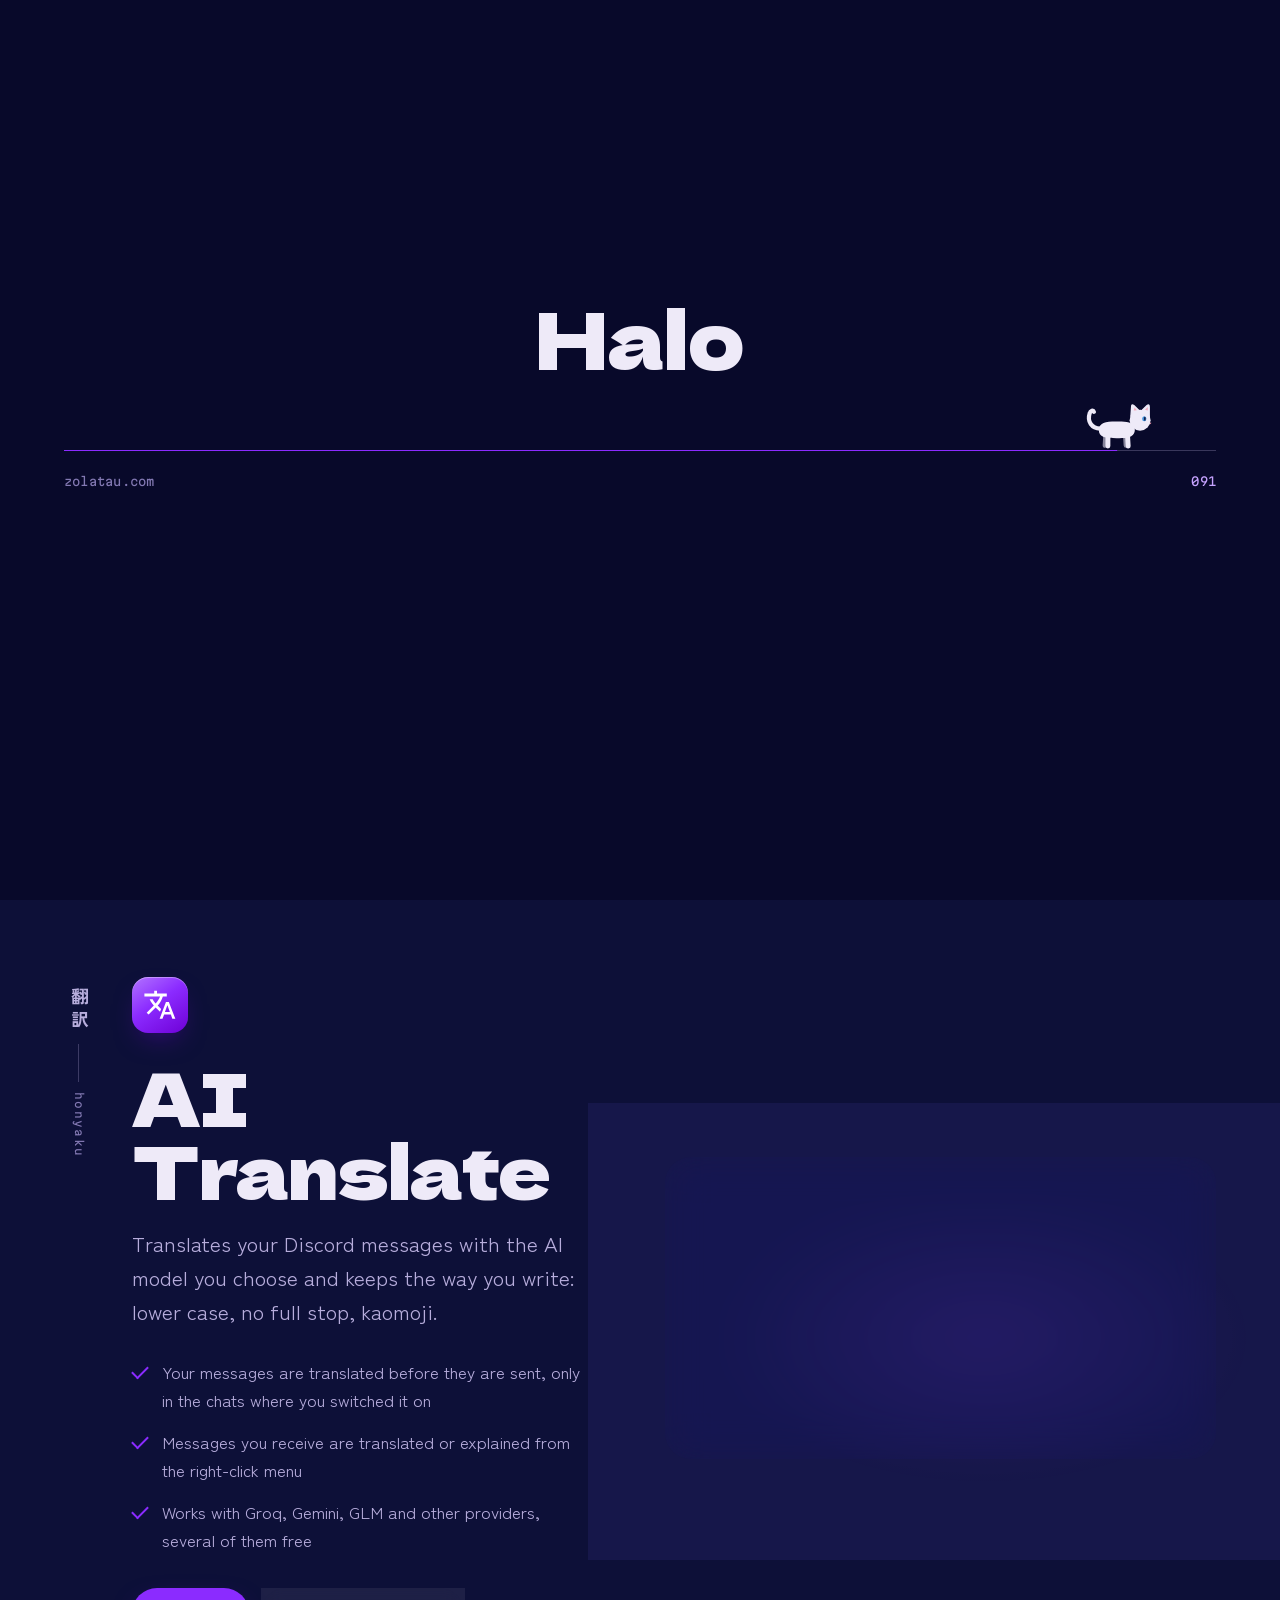
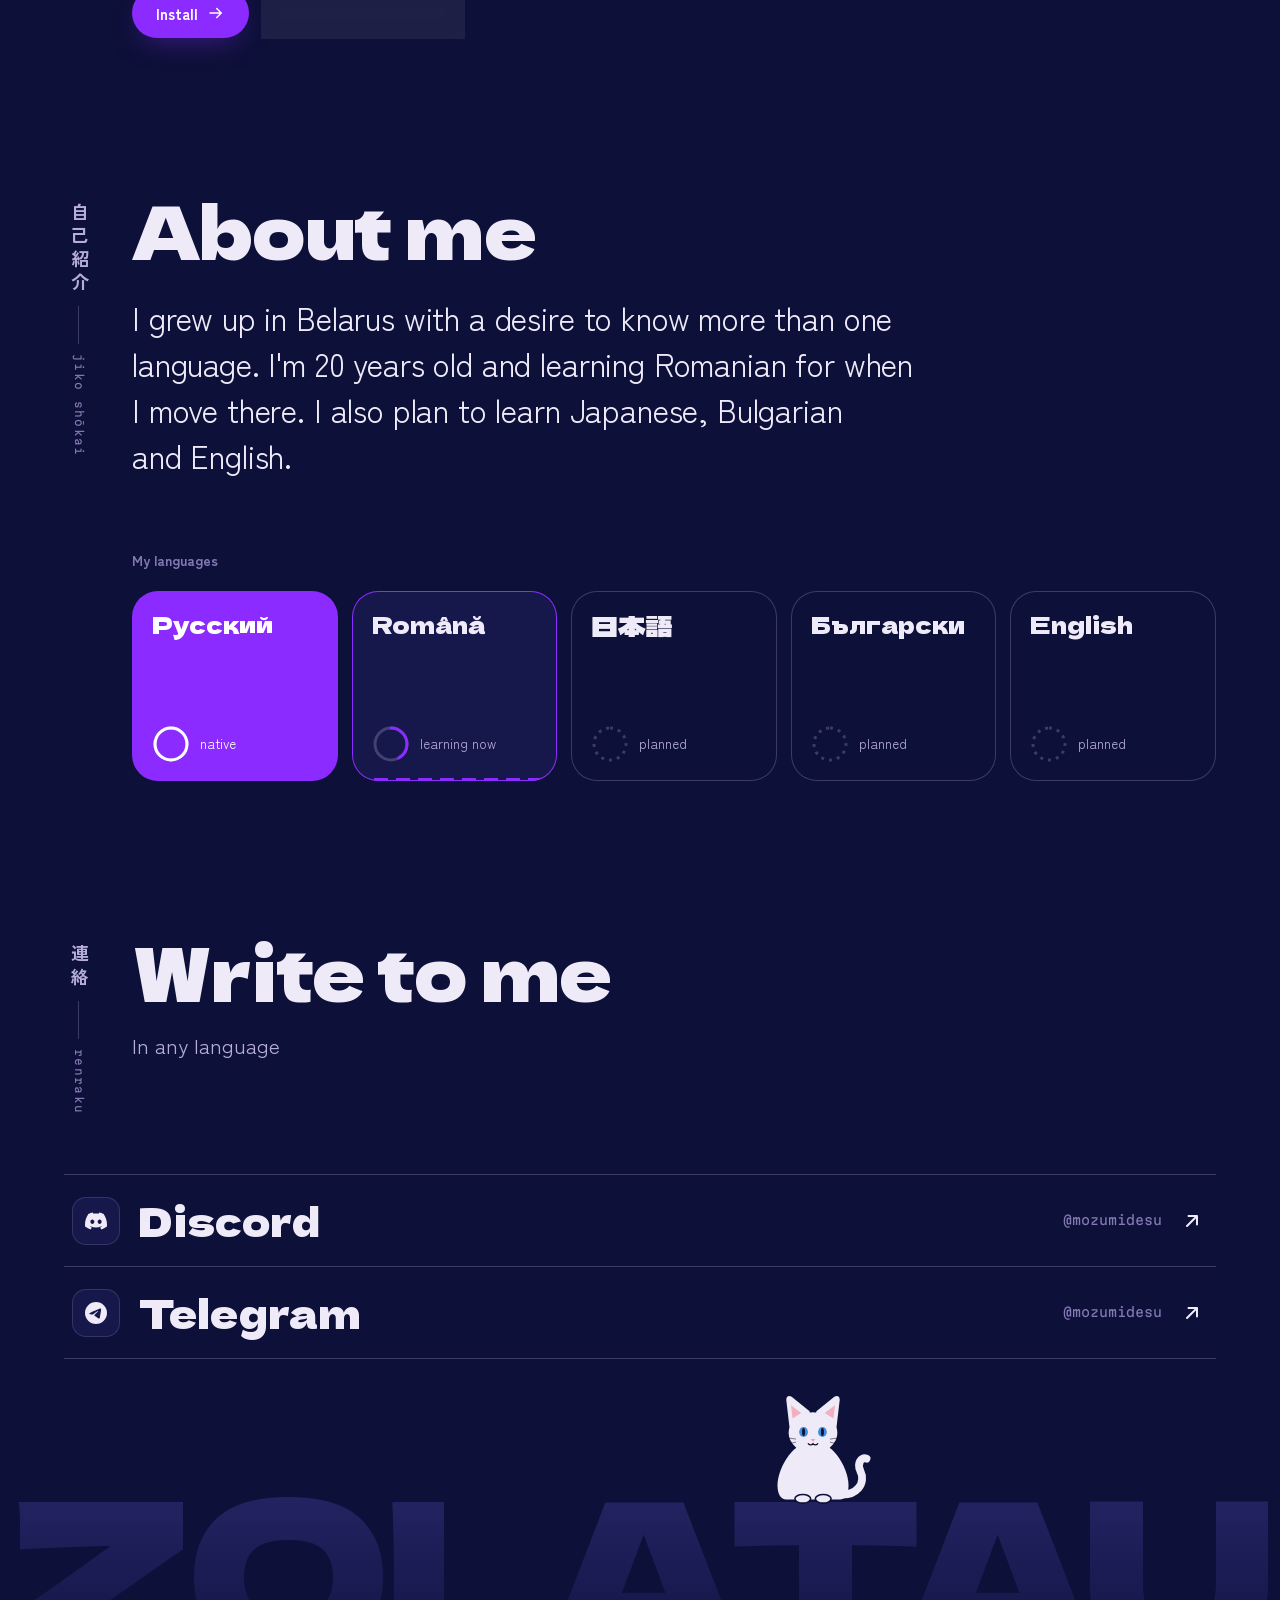
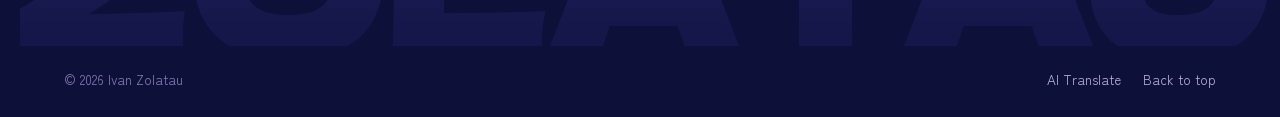
==== public/index.html @ 4d90f7cd "Add zolatau.com and translate.zolatau.com Two sites in one repository, in plain HTML and CSS with no" ====
<!doctype html>
<html lang="en" data-theme="dark">
<head>
<meta charset="utf-8">
<meta name="viewport" content="width=device-width, initial-scale=1, viewport-fit=cover">
<title>Ivan Zolatau</title>
<meta name="description" content="Ivan Zolatau, a language learner from Belarus and the maker of AI Translate, a Discord plugin that translates your messages with AI and keeps the way you write.">
<meta name="theme-color" content="#0D1038">
<meta property="og:type" content="website">
<meta property="og:site_name" content="zolatau.com">
<meta property="og:url" content="https://zolatau.com/">
<meta property="og:title" content="Ivan Zolatau">
<meta property="og:description" content="Language learner from Belarus. I make AI Translate, a Discord plugin that lets you talk to anyone, even if you don't know their language.">
<meta property="og:image" content="https://zolatau.com/assets/img/og-home.jpg">
<meta property="og:image:width" content="1200">
<meta property="og:image:height" content="630">
<meta name="twitter:card" content="summary_large_image">
<link rel="canonical" href="https://zolatau.com/">
<link rel="icon" href="assets/img/favicon.svg" type="image/svg+xml">
<link rel="icon" href="assets/img/favicon-32.png" sizes="32x32" type="image/png">
<link rel="apple-touch-icon" href="assets/img/apple-touch-icon.png">
<link rel="preload" href="assets/fonts/dela-latin.woff2" as="font" type="font/woff2" crossorigin>
<link rel="stylesheet" href="assets/css/fonts.css">
<link rel="stylesheet" href="assets/css/site.css">
<script>
(function(){var d=document.documentElement,L=["de","en","es","fr","id","pt","ro","ru","uk","tr","vi","ar","th","ja","ko","zh"];
function g(k){var m=document.cookie.match(new RegExp("(?:^|; )zl-"+k+"=([^;]*)"));if(m)return decodeURIComponent(m[1]);try{return localStorage.getItem("zl-"+k)}catch(e){return null}}
var q=new URLSearchParams(location.search),qt=q.get("theme"),ql=q.get("lang"),t=g("theme"),l=g("lang");if(qt==="light"||qt==="dark"){t=qt;try{localStorage.setItem("zl-theme",qt)}catch(e){}}if(L.indexOf(ql)>=0){l=ql;try{localStorage.setItem("zl-lang",ql)}catch(e){}}if(qt||ql){try{history.replaceState(null,"",location.pathname+location.hash)}catch(e){}}d.setAttribute("data-theme",t==="light"?"light":"dark");
if(L.indexOf(l)<0){l="en";var n=navigator.languages||[navigator.language||"en"];for(var i=0;i<n.length;i++){var b=String(n[i]).toLowerCase().split("-")[0];if(L.indexOf(b)>=0){l=b;break}}}
d.lang=l;d.dir=l==="ar"?"rtl":"ltr";d.className+=" js"+(l!=="en"?" i18n-wait":"");
setTimeout(function(){d.classList.remove("i18n-wait")},2500);
var m=document.querySelector('meta[name="theme-color"]');if(m)m.content=t==="light"?"#F3F0FA":"#0D1038";})();
</script>
<script src="assets/js/site.js" defer></script>
<script src="assets/js/home.js" defer></script>
</head>
<body data-page="home">
<svg width="0" height="0" style="position:absolute" aria-hidden="true" focusable="false">
  <symbol id="i-arrow" viewBox="0 0 24 24"><path d="M4 12h15M13 6l6 6-6 6" fill="none" stroke="currentColor" stroke-width="2" stroke-linecap="round" stroke-linejoin="round"/></symbol>
  <symbol id="i-arrow-up" viewBox="0 0 24 24"><path d="M7 17 17 7M8.5 7H17v8.5" fill="none" stroke="currentColor" stroke-width="2" stroke-linecap="round" stroke-linejoin="round"/></symbol>
  <symbol id="i-globe" viewBox="0 0 24 24"><g fill="none" stroke="currentColor" stroke-width="1.8" stroke-linecap="round"><circle cx="12" cy="12" r="9"/><path d="M3 12h18M12 3c2.5 2.6 3.7 5.6 3.7 9s-1.2 6.4-3.7 9c-2.5-2.6-3.7-5.6-3.7-9S9.5 5.6 12 3Z"/></g></symbol>
  <symbol id="i-sun" viewBox="0 0 24 24"><g fill="none" stroke="currentColor" stroke-width="1.8" stroke-linecap="round"><circle cx="12" cy="12" r="4.2"/><path d="M12 2.5v2.2M12 19.3v2.2M4.6 4.6l1.6 1.6M17.8 17.8l1.6 1.6M2.5 12h2.2M19.3 12h2.2M4.6 19.4l1.6-1.6M17.8 6.2l1.6-1.6"/></g></symbol>
  <symbol id="i-moon" viewBox="0 0 24 24"><path d="M20.3 14.6A8.6 8.6 0 0 1 9.4 3.7a8.6 8.6 0 1 0 10.9 10.9Z" fill="none" stroke="currentColor" stroke-width="1.8" stroke-linejoin="round"/></symbol>
  <symbol id="i-z" viewBox="29.8 32 60.5 56"><path transform="translate(26.7 88) scale(.0771 -.0771)" d="M666 205Q696 206 736.0 208.0Q776 210 825 211Q818 164 816.5 117.0Q815 70 815 0H48V223Q103 254 168.0 299.5Q233 345 336 419Q432 489 475 519Q396 518 158 508Q76 504 48 503Q48 577 46.5 627.0Q45 677 40 726H815V502Q762 467 619 366Q459 252 372 197Q429 198 666 205Z" fill="currentColor"/></symbol>
  <symbol id="i-heart" viewBox="0 0 24 24"><path d="M12 21.1 3.9 13C1.4 10.5 1.4 6.5 3.9 4a5.7 5.7 0 0 1 8.1 0 5.7 5.7 0 0 1 8.1 8.9l-8.1 8.2Z" fill="currentColor"/></symbol>
  <symbol id="i-translate" viewBox="0 96 960 960"><path d="m475 976 181-480h82l186 480h-87l-41-126H604l-47 126h-82Zm151-196h142l-70-194h-2l-70 194Zm-466 76-55-55 204-204q-38-44-67.5-88.5T190 416h87q17 33 37.5 62.5T361 539q45-47 75-97.5T487 336H40v-80h280v-80h80v80h280v80H567q-22 69-58.5 135.5T419 598l98 99-30 81-127-122-200 200Z"/></symbol>
  <symbol id="i-copy" viewBox="0 0 24 24"><g fill="none" stroke="currentColor" stroke-width="1.8" stroke-linejoin="round"><rect x="8.5" y="8.5" width="12" height="12" rx="2.5"/><path d="M15.5 8.5V6A2.5 2.5 0 0 0 13 3.5H6A2.5 2.5 0 0 0 3.5 6v7A2.5 2.5 0 0 0 6 15.5h2.5"/></g></symbol>
  <symbol id="i-spark" viewBox="0 0 24 24"><path d="M12 2.5c.6 4.6 2.9 6.9 7.5 7.5-4.6.6-6.9 2.9-7.5 7.5-.6-4.6-2.9-6.9-7.5-7.5 4.6-.6 6.9-2.9 7.5-7.5Zm6.5 12c.3 2 1.1 2.8 3 3-1.9.3-2.7 1.1-3 3-.3-1.9-1.1-2.7-3-3 1.9-.2 2.7-1 3-3Z"/></symbol>
  <symbol id="i-doc" viewBox="0 0 24 24"><g fill="none" stroke="currentColor" stroke-width="1.8" stroke-linejoin="round" stroke-linecap="round"><path d="M14 3H7a2 2 0 0 0-2 2v14a2 2 0 0 0 2 2h10a2 2 0 0 0 2-2V8z"/><path d="M14 3v5h5M9 13h6M9 17h6"/></g></symbol>
  <symbol id="i-box" viewBox="0 0 24 24"><g fill="none" stroke="currentColor" stroke-width="1.8" stroke-linejoin="round"><path d="M21 8 12 3 3 8v8l9 5 9-5z"/><path d="m3 8 9 5 9-5M12 13v8"/></g></symbol>
  <symbol id="i-telegram" viewBox="0 0 24 24"><path d="M11.944 0A12 12 0 0 0 0 12a12 12 0 0 0 12 12 12 12 0 0 0 12-12A12 12 0 0 0 12 0a12 12 0 0 0-.056 0zm4.962 7.224c.1-.002.321.023.465.14a.506.506 0 0 1 .171.325c.016.093.036.306.02.472-.18 1.898-.962 6.502-1.36 8.627-.168.9-.499 1.201-.82 1.23-.696.065-1.225-.46-1.9-.902-1.056-.693-1.653-1.124-2.678-1.8-1.185-.78-.417-1.21.258-1.91.177-.184 3.247-2.977 3.307-3.23.007-.032.014-.15-.056-.212s-.174-.041-.249-.024c-.106.024-1.793 1.14-5.061 3.345-.48.33-.913.49-1.302.48-.428-.008-1.252-.241-1.865-.44-.752-.245-1.349-.374-1.297-.789.027-.216.325-.437.893-.663 3.498-1.524 5.83-2.529 6.998-3.014 3.332-1.386 4.025-1.627 4.476-1.635z"/></symbol>
  <symbol id="i-discord" viewBox="0 0 24 24"><path d="M20.317 4.3698a19.7913 19.7913 0 00-4.8851-1.5152.0741.0741 0 00-.0785.0371c-.211.3753-.4447.8648-.6083 1.2495-1.8447-.2762-3.68-.2762-5.4868 0-.1636-.3933-.4058-.8742-.6177-1.2495a.077.077 0 00-.0785-.037 19.7363 19.7363 0 00-4.8852 1.515.0699.0699 0 00-.0321.0277C.5334 9.0458-.319 13.5799.0992 18.0578a.0824.0824 0 00.0312.0561c2.0528 1.5076 4.0413 2.4228 5.9929 3.0294a.0777.0777 0 00.0842-.0276c.4616-.6304.8731-1.2952 1.226-1.9942a.076.076 0 00-.0416-.1057c-.6528-.2476-1.2743-.5495-1.8722-.8923a.077.077 0 01-.0076-.1277c.1258-.0943.2517-.1923.3718-.2914a.0743.0743 0 01.0776-.0105c3.9278 1.7933 8.18 1.7933 12.0614 0a.0739.0739 0 01.0785.0095c.1202.099.246.1981.3728.2924a.077.077 0 01-.0066.1276 12.2986 12.2986 0 01-1.873.8914.0766.0766 0 00-.0407.1067c.3604.698.7719 1.3628 1.225 1.9932a.076.076 0 00.0842.0286c1.961-.6067 3.9495-1.5219 6.0023-3.0294a.077.077 0 00.0313-.0552c.5004-5.177-.8382-9.6739-3.5485-13.6604a.061.061 0 00-.0312-.0286zM8.02 15.3312c-1.1825 0-2.1569-1.0857-2.1569-2.419 0-1.3332.9555-2.4189 2.157-2.4189 1.2108 0 2.1757 1.0952 2.1568 2.419 0 1.3332-.9555 2.4189-2.1569 2.4189zm7.9748 0c-1.1825 0-2.1569-1.0857-2.1569-2.419 0-1.3332.9554-2.4189 2.1569-2.4189 1.2108 0 2.1757 1.0952 2.1568 2.419 0 1.3332-.946 2.4189-2.1568 2.4189Z"/></symbol>
  <symbol id="i-gitlab" viewBox="0 0 24 24"><path d="m23.6004 9.5927-.0337-.0862L20.3.9814a.851.851 0 0 0-.3362-.405.8748.8748 0 0 0-.9997.0539.8748.8748 0 0 0-.29.4399l-2.2055 6.748H7.5375l-2.2057-6.748a.8573.8573 0 0 0-.29-.4412.8748.8748 0 0 0-.9997-.0537.8585.8585 0 0 0-.3362.4049L.4332 9.5015l-.0325.0862a6.0657 6.0657 0 0 0 2.0119 7.0105l.0113.0087.03.0213 4.976 3.7264 2.462 1.8633 1.4995 1.1321a1.0085 1.0085 0 0 0 1.2197 0l1.4995-1.1321 2.4619-1.8633 5.006-3.7489.0125-.01a6.0682 6.0682 0 0 0 2.0094-7.003z"/></symbol>
  <symbol id="i-github" viewBox="0 0 24 24"><path d="M12 .297c-6.63 0-12 5.373-12 12 0 5.303 3.438 9.8 8.205 11.385.6.113.82-.258.82-.577 0-.285-.01-1.04-.015-2.04-3.338.724-4.042-1.61-4.042-1.61C4.422 18.07 3.633 17.7 3.633 17.7c-1.087-.744.084-.729.084-.729 1.205.084 1.838 1.236 1.838 1.236 1.07 1.835 2.809 1.305 3.495.998.108-.776.417-1.305.76-1.605-2.665-.3-5.466-1.332-5.466-5.93 0-1.31.465-2.38 1.235-3.22-.135-.303-.54-1.523.105-3.176 0 0 1.005-.322 3.3 1.23.96-.267 1.98-.399 3-.405 1.02.006 2.04.138 3 .405 2.28-1.552 3.285-1.23 3.285-1.23.645 1.653.24 2.873.12 3.176.765.84 1.23 1.91 1.23 3.22 0 4.61-2.805 5.625-5.475 5.92.42.36.81 1.096.81 2.22 0 1.606-.015 2.896-.015 3.286 0 .315.21.69.825.57C20.565 22.092 24 17.592 24 12.297c0-6.627-5.373-12-12-12"/></symbol>
</svg>
<a class="skip" href="#main" data-i18n="common.skip">Skip to content</a>
<div class="atmos" aria-hidden="true"><div class="atmos__cols"></div></div>
<div class="loader" aria-hidden="true">
    <div class="loader__half loader__half--top"></div>
    <div class="loader__half loader__half--bottom"></div>
    <div class="loader__stage">
      <p class="loader__word" data-loader-word>&nbsp;</p>
      <div class="loader__track">
        <div class="loader__fill"></div>
        <div class="loader__cat">
        <svg class="cat-walk" viewBox="0 0 120 72" aria-hidden="true" focusable="false">
          <g class="body">
            <path class="wtail" d="M36 38 C 24 38 17 28 21 16 C 22 12 26 11 27 14" fill="none" stroke="currentColor" stroke-width="6" stroke-linecap="round"/>
            <line class="leg l1" x1="44" y1="46" x2="43" y2="62" stroke="currentColor" stroke-width="7" stroke-linecap="round" opacity=".55"/>
            <line class="leg l3" x1="72" y1="46" x2="73" y2="62" stroke="currentColor" stroke-width="7" stroke-linecap="round" opacity=".55"/>
            <path d="M34 40 C 34 30 44 28 58 28 C 70 28 80 28 84 34 C 88 42 84 50 74 51 C 64 52 48 52 41 50 C 36 48 34 45 34 40 Z" fill="currentColor"/>
            <line class="leg l2" x1="47" y1="47" x2="47" y2="63" stroke="currentColor" stroke-width="7" stroke-linecap="round"/>
            <line class="leg l4" x1="75" y1="47" x2="76" y2="63" stroke="currentColor" stroke-width="7" stroke-linecap="round"/>
            <path d="M80 20 L 81 6 Q 81 3 84 5 L 92 13 Z M95 13 L 103 5 Q 106 3 106 7 L 106 21 Z" fill="currentColor" stroke="currentColor" stroke-width="2" stroke-linejoin="round"/>
            <path d="M84 12 L 85 8 L 89 12 Z M100 11 L 104 7 L 104 12 Z" fill="#F29BAE" opacity=".8"/>
            <circle cx="93" cy="26" r="15" fill="currentColor"/>
            <ellipse class="eye" cx="99" cy="24" rx="3" ry="3.6"/><ellipse class="pupil" cx="99.8" cy="24" rx="1.1" ry="2.9"/>
            <path d="M106.6 29.6 l2.6 .1 -1.3 2z" fill="#F29BAE"/>
          </g>
        </svg>
        </div>
      </div>
      <div class="loader__meta mono"><span>zolatau.com</span><span class="loader__count" data-loader-count>000</span></div>
    </div>
  </div>

<header class="nav">
  <nav class="nav__pill glass" aria-label="Main" data-i18n-attr="aria-label:nav.label">
    <a class="nav__mark" href="#top" aria-label="Ivan Zolatau"><span class="app-mark"><svg aria-hidden="true"><use href="#i-z"/></svg></span></a>
    <div class="nav__links" style="--d:.05s">
      <span class="nav__blob" aria-hidden="true"></span>
      <a href="#translate">AI Translate</a>
      <a href="#about" data-i18n="nav.about">About</a>
      <a href="#contact" data-i18n="nav.contact">Contact</a>
    </div>
    <span class="nav__sep" style="--d:.1s"></span>
    <button class="nav__btn" type="button" data-theme-toggle aria-label="Switch to light theme" style="--d:.15s">
      <span class="theme-ico"><svg class="moon" aria-hidden="true"><use href="#i-moon"/></svg><svg class="sun" aria-hidden="true"><use href="#i-sun"/></svg></span>
    </button>
    <div class="lang" style="--d:.2s">
      <button class="nav__btn nav__lang" type="button" aria-haspopup="listbox" aria-expanded="false" aria-controls="lang-menu" aria-label="Language" data-i18n-attr="aria-label:lang.label">
        <svg class="i" aria-hidden="true"><use href="#i-globe"/></svg><span data-lang-code>EN</span>
      </button>
    </div>
    <button class="nav__btn nav__menu-btn" type="button" aria-expanded="false" aria-controls="menu" aria-label="Menu" style="--d:.25s"><span class="menu-ico"></span></button>
  </nav>
  <ul class="lang__menu" id="lang-menu" role="listbox" aria-label="Language" data-i18n-attr="aria-label:lang.label" hidden></ul>
</header>

<div class="menu" id="menu" hidden>
  <ul class="menu__links">
    <li><a href="#top"><span data-i18n="nav.home">Home</span></a></li>
    <li><a href="#translate">AI Translate</a></li>
    <li><a href="#about"><span data-i18n="nav.about">About</span></a></li>
    <li><a href="#contact"><span data-i18n="nav.contact">Contact</span></a></li>
  </ul>
  <div class="menu__foot mono"><span>zolatau.com</span><span>茂住</span></div>
</div>

<main id="main">
  <section class="hero" id="top" aria-labelledby="hero-name">
    <div class="wrap hero__grid">
      <div class="hero__copy">
        <a class="news glass" data-link="translate" href="https://translate.zolatau.com/" data-in style="--in:0">
          <span class="news__tag" data-i18n="home.newsTag">New</span>
          <span data-i18n="home.news">AI Translate for Discord is out</span>
          <svg class="i" aria-hidden="true"><use href="#i-arrow"/></svg>
        </a>
        <h1 class="hero__name" id="hero-name" aria-label="Ivan Zolatau">
          <span class="hero__gloss" data-name-gloss aria-hidden="true"><span>English</span></span>
          <span class="hero__first" aria-hidden="true"><span data-name dir="auto">Ivan</span></span>
          <span class="hero__last" aria-hidden="true">Zolatau</span>
        </h1>
        <p class="hero__lead" data-in style="--in:3" data-i18n-html="home.lead">I learn languages and make <b>AI Translate</b>, a plugin for Discord that lets you talk to anyone, even if you don't know their language.</p>
        <div class="hero__cta" data-in style="--in:4">
          <a class="btn btn--acc" data-link="translate" href="https://translate.zolatau.com/#install"><span data-i18n="home.ctaInstall">Install AI Translate</span><svg class="i i-arrow" aria-hidden="true"><use href="#i-arrow"/></svg></a>
          <a class="btn btn--ghost" href="#about" data-i18n="home.ctaAbout">About me</a>
        </div>
      </div>
      <div class="hero__art">
        <div class="portrait">
          <div class="portrait__coin"></div>
          <picture class="portrait__img">
            <source type="image/avif" srcset="assets/img/ivan-480.avif 480w, assets/img/ivan-720.avif 720w, assets/img/ivan-960.avif 960w" sizes="(max-width: 900px) 70vw, 420px">
            <source type="image/webp" srcset="assets/img/ivan-480.webp 480w, assets/img/ivan-720.webp 720w, assets/img/ivan-960.webp 960w" sizes="(max-width: 900px) 70vw, 420px">
            <img src="assets/img/ivan-720.webp" width="983" height="1604" alt="Ivan Zolatau smiling, in a white T-shirt" data-i18n-attr="alt:home.photoAlt" fetchpriority="high">
          </picture>
          <img class="portrait__hanko" src="assets/img/hanko.svg" alt="" width="120" height="120">
        </div>
      </div>
    </div>
    <div class="wrap hero__foot">
      <span class="cross"></span>
      <p class="clock"><span class="clock__dot" aria-hidden="true"></span><span data-i18n="home.clock">Belarus</span><time data-clock>--:--</time></p>
      <p class="scroll-hint" aria-hidden="true"><span></span></p>
      <span class="cross"></span>
    </div>
  </section>

  <section class="section showcase" id="translate" aria-labelledby="sc-title">
    <div class="wrap showcase__grid">
      <div class="section__head">
        <p class="vlabel" aria-hidden="true"><b>翻訳</b><i>honyaku</i></p>
        <div>
          <div class="app-mark"><svg aria-hidden="true"><use href="#i-translate"/></svg></div>
          <h2 class="section__title rv" id="sc-title">AI Translate</h2>
          <p class="section__lead" data-i18n="home.trLead">Translates your Discord messages with the AI model you choose and keeps the way you write: lower case, no full stop, kaomoji.</p>
          <ul class="ticks">
            <li data-i18n="home.tr1">Your messages are translated before they are sent, only in the chats where you switched it on</li>
            <li data-i18n="home.tr2">Messages you receive are translated or explained from the right-click menu</li>
            <li data-i18n="home.tr3">Works with Groq, Gemini, GLM and other providers, several of them free</li>
          </ul>
          <div class="cta-row">
            <a class="btn btn--acc" data-link="translate" href="https://translate.zolatau.com/#install"><span data-i18n="home.trInstall">Install</span><svg class="i i-arrow" aria-hidden="true"><use href="#i-arrow"/></svg></a>
            <a class="btn btn--ghost" data-link="translate" href="https://translate.zolatau.com/" data-i18n="home.trMore">More about the plugin</a>
          </div>
        </div>
      </div>
      <div class="showcase__demo">
        <div class="chat glass" data-demo="compact" role="img" aria-label="Example: AI Translate translating a conversation">
          <div class="chat__head"><span class="chat__hash" aria-hidden="true">#</span><b>general</b><span class="chat__state"><svg class="i" aria-hidden="true"><use href="#i-translate"/></svg><span data-d="state">AI Translate: on here</span></span></div>
          <div class="chat__body">
            <div class="msg msg--me is-off" data-d="out">
              <span class="msg__ava"><img src="assets/img/favicon.svg" alt="" width="38" height="38"></span>
              <div>
                <p class="msg__meta"><b data-d="me">You</b><time>14:25</time></p>
                <p class="msg__text" data-d="out-text"></p>
                <p class="msg__orig is-off" data-d="orig"><span data-d="wrote">you wrote:</span> <span data-d="orig-text"></span></p>
              </div>
            </div>
            <div class="msg msg--them is-off" data-d="in">
              <span class="msg__ava" data-d="friend-ava">Y</span>
              <div>
                <p class="msg__meta"><b data-d="friend">Yuki</b><time>14:26</time></p>
                <p class="msg__text" data-d="in-text"></p>
                <div class="msg__tr is-off" data-d="tr"><small data-d="tr-from">Translated from Japanese</small><p data-d="tr-text"></p></div>
              </div>
              <div class="ctx is-off">
                <div class="ctx__item"><svg class="i" aria-hidden="true"><use href="#i-translate"/></svg><span data-d="ctx-translate">AI Translate</span></div>
                <div class="ctx__item"><svg class="i" aria-hidden="true"><use href="#i-spark"/></svg><span data-d="ctx-explain">AI Explain</span></div>
                <div class="ctx__sep"></div>
                <div class="ctx__bar" style="width:60%"></div>
                <div class="ctx__bar" style="width:45%"></div>
              </div>
            </div>
          </div>
        </div>
      </div>
    </div>
  </section>

  <section class="section about" id="about" aria-labelledby="about-title">
    <div class="wrap">
      <div class="section__head">
        <p class="vlabel" aria-hidden="true"><b>自己紹介</b><i>jiko shōkai</i></p>
        <div>
          <h2 class="section__title rv" id="about-title" data-i18n="home.aboutTitle">About me</h2>
          <p class="about__bio" data-i18n="home.bio">I grew up in Belarus with a desire to know more than one language. I'm 20 years old and learning Romanian for when I move there. I also plan to learn Japanese, Bulgarian and English.</p>
          <h3 class="langs-title" data-i18n="home.langsTitle">My languages</h3>
          <ol class="langs">
            <li class="is-native"><span class="langs__name" lang="ru">Русский</span><span class="langs__state"><span class="seal" aria-hidden="true"><svg viewBox="0 0 38 38"><circle class="track" cx="19" cy="19" r="16" pathLength="100"/><circle class="fill" cx="19" cy="19" r="16" pathLength="100"/></svg></span><span data-i18n="home.native">native</span></span></li>
            <li class="is-learning"><span class="langs__name" lang="ro">Română</span><span class="langs__state"><span class="seal" aria-hidden="true"><svg viewBox="0 0 38 38"><circle class="track" cx="19" cy="19" r="16" pathLength="100"/><circle class="fill" cx="19" cy="19" r="16" pathLength="100"/></svg></span><span data-i18n="home.learning">learning now</span></span></li>
            <li class="is-planned"><span class="langs__name" lang="ja">日本語</span><span class="langs__state"><span class="seal" aria-hidden="true"><svg viewBox="0 0 38 38"><circle class="track" cx="19" cy="19" r="16" pathLength="100"/></svg></span><span data-i18n="home.planned">planned</span></span></li>
            <li class="is-planned"><span class="langs__name" lang="bg">Български</span><span class="langs__state"><span class="seal" aria-hidden="true"><svg viewBox="0 0 38 38"><circle class="track" cx="19" cy="19" r="16" pathLength="100"/></svg></span><span data-i18n="home.planned">planned</span></span></li>
            <li class="is-planned"><span class="langs__name" lang="en">English</span><span class="langs__state"><span class="seal" aria-hidden="true"><svg viewBox="0 0 38 38"><circle class="track" cx="19" cy="19" r="16" pathLength="100"/></svg></span><span data-i18n="home.planned">planned</span></span></li>
          </ol>
        </div>
      </div>
    </div>
  </section>

  <section class="section contact" id="contact" aria-labelledby="contact-title">
    <div class="wrap">
      <div class="section__head">
        <p class="vlabel" aria-hidden="true"><b>連絡</b><i>renraku</i></p>
        <div>
          <h2 class="section__title rv" id="contact-title" data-i18n="home.contactTitle">Write to me</h2>
          <p class="section__lead" data-i18n="home.contactLead">In any language</p>
        </div>
      </div>
      <ul class="links">
        <li><a href="https://discord.com/users/1418804885066874880" target="_blank" rel="noopener"><span class="links__ico"><svg class="i" aria-hidden="true"><use href="#i-discord"/></svg></span><span class="links__name">Discord</span><span class="links__handle">@mozumidesu</span><svg class="i i-arrow-up" aria-hidden="true"><use href="#i-arrow-up"/></svg></a></li>
        <li><a href="https://t.me/mozumidesu" target="_blank" rel="noopener"><span class="links__ico"><svg class="i" aria-hidden="true"><use href="#i-telegram"/></svg></span><span class="links__name">Telegram</span><span class="links__handle">@mozumidesu</span><svg class="i i-arrow-up" aria-hidden="true"><use href="#i-arrow-up"/></svg></a></li>
      </ul>
    </div>
  </section>
</main>

<footer class="footer">
  <div class="footer__stage">
    <p class="wordmark" aria-hidden="true"><span>ZOLATAU</span></p>
    <button class="cat" type="button" aria-label="Cat" data-i18n-attr="aria-label:cat.label">
      <span class="cat__say" aria-live="polite">meow</span>
      <svg class="cat-sit" viewBox="0 0 140 150" aria-hidden="true" focusable="false">
            <g class="tail-wrap"><path class="tail" d="M100 140 C 126 144 138 126 130 110 C 126 101 131 92 138 95" fill="none" stroke="currentColor" stroke-width="10" stroke-linecap="round"/></g>
            <path d="M36 147 C 26 147 22 132 27 115 C 32 98 42 86 50 80 L 90 80 C 98 86 108 98 113 115 C 118 132 114 147 104 147 Z" fill="currentColor"/>
            <ellipse cx="57" cy="146" rx="10" ry="5.5" fill="currentColor" class="paw"/>
            <ellipse cx="83" cy="146" rx="10" ry="5.5" fill="currentColor" class="paw"/>
            <path d="M42 54 L 38 20 Q 38 16 42 18 L 64 36 Z M98 54 L 102 20 Q 102 16 98 18 L 76 36 Z" fill="currentColor" stroke="currentColor" stroke-width="4" stroke-linejoin="round"/>
            <path class="pink" d="M44 44 L 42 27 L 55 37 Z M96 44 L 98 27 L 85 37 Z" opacity=".75"/>
            <ellipse cx="70" cy="62" rx="31" ry="26" fill="currentColor"/>
            <g class="eyes-wrap"><g class="eyes">
              <clipPath id="cat-eyes"><ellipse cx="58" cy="61" rx="5.6" ry="6.4"/><ellipse cx="82" cy="61" rx="5.6" ry="6.4"/></clipPath>
              <ellipse class="eye" cx="58" cy="61" rx="5.6" ry="6.4"/><ellipse class="eye" cx="82" cy="61" rx="5.6" ry="6.4"/>
              <g clip-path="url(#cat-eyes)"><g class="pupils"><ellipse class="pupil" cx="58" cy="61" rx="1.9" ry="5"/><ellipse class="pupil" cx="82" cy="61" rx="1.9" ry="5"/></g></g>
            </g></g>
            <path class="pink" d="M67 70 L 73 70 L 70 73.5 Z"/>
            <path class="mouth" d="M64 76 Q 67 79 70 76 Q 73 79 76 76" fill="none" stroke-width="1.6" stroke-linecap="round"/>
            <path class="whiskers" d="M48 70 L 34 68 M48 74 L 35 77 M92 70 L 106 68 M92 74 L 105 77" stroke-width="1.2" stroke-linecap="round" opacity=".55"/>
          </svg>
    </button>
  </div>
  <div class="wrap footer__row">
    <p>© 2026 Ivan Zolatau</p>
    <div class="footer__links">
      <a data-link="translate" href="https://translate.zolatau.com/">AI Translate</a>
      <a href="#top" data-i18n="common.top">Back to top</a>
    </div>
  </div>
</footer>
</body>
</html>
---- public/assets/css/fonts.css ----
/* fonts: Dela Gothic One, Zen Kaku Gothic New, Martian Mono, Onest (SIL OFL 1.1); IBM Plex Sans Arabic, Thai and KR (SIL OFL 1.1) */
@font-face{font-family:"ZL Display";src:url(../fonts/dela-cyrillic.woff2) format("woff2");font-weight:400;font-style:normal;font-display:swap;unicode-range:U+0301,U+0400-045F,U+0490-0491,U+04B0-04B1,U+2116;}
@font-face{font-family:"ZL Display";src:url(../fonts/dela-vietnamese.woff2) format("woff2");font-weight:400;font-style:normal;font-display:swap;unicode-range:U+0102-0103,U+0110-0111,U+0128-0129,U+0168-0169,U+01A0-01A1,U+01AF-01B0,U+0300-0301,U+0303-0304,U+0308-0309,U+0323,U+0329,U+1EA0-1EF9,U+20AB;}
@font-face{font-family:"ZL Display";src:url(../fonts/dela-latin-ext.woff2) format("woff2");font-weight:400;font-style:normal;font-display:swap;unicode-range:U+0100-02BA,U+02BD-02C5,U+02C7-02CC,U+02CE-02D7,U+02DD-02FF,U+0304,U+0308,U+0329,U+1D00-1DBF,U+1E00-1E9F,U+1EF2-1EFF,U+2020,U+20A0-20AB,U+20AD-20C0,U+2113,U+2C60-2C7F,U+A720-A7FF;}
@font-face{font-family:"ZL Display";src:url(../fonts/dela-latin.woff2) format("woff2");font-weight:400;font-style:normal;font-display:swap;unicode-range:U+0000-00FF,U+0131,U+0152-0153,U+02BB-02BC,U+02C6,U+02DA,U+02DC,U+0304,U+0308,U+0329,U+2000-206F,U+20AC,U+2122,U+2191,U+2193,U+2212,U+2215,U+FEFF,U+FFFD;}
@font-face{font-family:"ZL Display";src:url(../fonts/plexar-arabic-700.woff2) format("woff2");font-weight:400;font-style:normal;font-display:swap;unicode-range:U+0600-06FF,U+0750-077F,U+0870-088E,U+0890-0891,U+0897-08E1,U+08E3-08FF,U+200C-200E,U+2010-2011,U+204F,U+2E41,U+FB50-FDFF,U+FE70-FE74,U+FE76-FEFC,U+102E0-102FB,U+10E60-10E7E,U+10EC2-10EC4,U+10EFC-10EFF,U+1EE00-1EE03,U+1EE05-1EE1F,U+1EE21-1EE22,U+1EE24,U+1EE27,U+1EE29-1EE32,U+1EE34-1EE37,U+1EE39,U+1EE3B,U+1EE42,U+1EE47,U+1EE49,U+1EE4B,U+1EE4D-1EE4F,U+1EE51-1EE52,U+1EE54,U+1EE57,U+1EE59,U+1EE5B,U+1EE5D,U+1EE5F,U+1EE61-1EE62,U+1EE64,U+1EE67-1EE6A,U+1EE6C-1EE72,U+1EE74-1EE77,U+1EE79-1EE7C,U+1EE7E,U+1EE80-1EE89,U+1EE8B-1EE9B,U+1EEA1-1EEA3,U+1EEA5-1EEA9,U+1EEAB-1EEBB,U+1EEF0-1EEF1;}
@font-face{font-family:"ZL Display";src:url(../fonts/plexth-thai-700.woff2) format("woff2");font-weight:400;font-style:normal;font-display:swap;unicode-range:U+02D7,U+0303,U+0331,U+0E01-0E5B,U+200C-200D,U+25CC;}
@font-face{font-family:"ZL Display";src:url(../fonts/plexkr-korean-700.woff2) format("woff2");font-weight:400;font-style:normal;font-display:swap;unicode-range:U+AC00-AC01,U+AC04,U+AC10-AC11,U+AC19,U+AC1C,U+AC70,U+AC74,U+AC78,U+AC83,U+AC8C,U+ACA8,U+ACBD,U+ACC4,U+ACE0,U+ACF3,U+ACF5,U+ACFC,U+AD00,U+AD6C-AD6D,U+AD74,U+AD8C,U+ADF8,U+ADFC,U+AE00,U+AE08,U+AE0B,U+AE30,U+AE38,U+AE41,U+AE4C,U+AEBC,U+AECF,U+AED8,U+AFB8,U+AFC0,U+B05D,U+B098,U+B0A0,U+B0A8,U+B0B4,U+B0B8,U+B108,U+B110,U+B118,U+B123-B124,U+B137,U+B18D,U+B204,U+B274,U+B290,U+B294,U+B298,U+B2A5,U+B2C8,U+B2D9,U+B2E4,U+B2E8,U+B2EB,U+B2F4,U+B2FF-B300,U+B354,U+B370,U+B378,U+B3C4,U+B3C8,U+B3CC,U+B3D9,U+B3FC,U+B418,U+B41C,U+B420,U+B429,U+B450,U+B461,U+B4DC,U+B4E0,U+B4E4,U+B4ED,U+B4F1,U+B514,U+B530,U+B54C,U+B560,U+B5A4,U+B610,U+B6F0,U+B73B,U+B77C-B77D,U+B78C,U+B798,U+B7EC,U+B7F0,U+B824-B825,U+B839,U+B840,U+B85C,U+B860,U+B8CC,U+B8E8,U+B958,U+B974,U+B978,U+B97C,U+B984-B985,U+B9AC-B9AD,U+B9B0,U+B9BD,U+B9C8-B9C9,U+B9CC,U+B9D0,U+B9E8,U+BA4B,U+BA54,U+BA70,U+BA74,U+BA85,U+BA87,U+BAA8,U+BAB0,U+BB34,U+BB38,U+BB3B-BB3C,U+BBC0,U+BBF8,U+BC00,U+BC14,U+BC18,U+BC1B,U+BC1D,U+BC24,U+BC29,U+BC30-BC31,U+BC84,U+BC88,U+BC95,U+BCA8,U+BCC4,U+BCF4-BCF5,U+BCF8,U+BCFC,U+BD09,U+BD10,U+BD24,U+BD80,U+BD84,U+BD88,U+BD99,U+BE0C,U+BE44,U+BE4C,U+BE68,U+BFD0,U+C0AC-C0AD,U+C0B0,U+C0B4,U+C0C1,U+C0C8,U+C0DD,U+C0F7,U+C11C-C11D,U+C120,U+C124,U+C131,U+C138,U+C154,U+C18C-C18D,U+C190,U+C194,U+C1A1,U+C218,U+C26C,U+C2A4,U+C2A8,U+C2AC,U+C2B5,U+C2DC-C2DD,U+C2E0,U+C2E4,U+C2F6,U+C2F8,U+C4F0,U+C4F8,U+C544,U+C548,U+C54A,U+C54C,U+C558,U+C571,U+C57C-C57D,U+C591,U+C5B4,U+C5B8,U+C5BC,U+C5C4-C5C8,U+C5D0,U+C5D4,U+C5EC-C5ED,U+C5F0,U+C5F4,U+C5FD,U+C601,U+C608,U+C624,U+C639,U+C640,U+C654,U+C67C,U+C694,U+C6A9,U+C6B0,U+C6B4,U+C6B8,U+C6C3,U+C6D0,U+C6F9,U+C704,U+C73C,U+C740,U+C744,U+C74C,U+C758,U+C774,U+C778,U+C77C-C77D,U+C783-C785,U+C788,U+C790-C791,U+C798,U+C7A1,U+C7A5,U+C7AC,U+C800-C801,U+C804,U+C808,U+C811,U+C815,U+C81C,U+C838,U+C84C,U+C870,U+C880,U+C88B-C88C,U+C8FC,U+C900,U+C904,U+C90D,U+C911,U+C9C0-C9C1,U+C9C4,U+C9C8,U+C9D0-C9D1,U+C9DC,U+C9E7,U+CABD,U+CC2C,U+CC3E,U+CC44,U+CC98,U+CCA8,U+CCAD,U+CCB4,U+CCD0,U+CD5C,U+CE20,U+CE58,U+CE68,U+CEF4,U+CF1C,U+CF20,U+CF2D,U+CF54,U+CF58,U+D06C,U+D074,U+D0A4,U+D130,U+D14C,U+D1B5,U+D22C,U+D2B8,U+D2BC,U+D2F0-D2F1,U+D305,U+D30C,U+D310,U+D328,U+D398,U+D45C,U+D480,U+D4E8,U+D504,U+D508,U+D50C,U+D558,U+D55C,U+D560,U+D568-D569,U+D574,U+D588-D589,U+D600,U+D604,U+D638,U+D63C,U+D648,U+D654-D655,U+D658,U+D68D,U+D6C4,U+D750,U+D770,U+D788,U+D78C;}
@font-face{font-family:"ZL Display Latin";src:url(../fonts/dela-cyrillic.woff2) format("woff2");font-weight:400;font-style:normal;font-display:swap;unicode-range:U+0301,U+0400-045F,U+0490-0491,U+04B0-04B1,U+2116;}
@font-face{font-family:"ZL Display Latin";src:url(../fonts/dela-vietnamese.woff2) format("woff2");font-weight:400;font-style:normal;font-display:swap;unicode-range:U+0102-0103,U+0110-0111,U+0128-0129,U+0168-0169,U+01A0-01A1,U+01AF-01B0,U+0300-0301,U+0303-0304,U+0308-0309,U+0323,U+0329,U+1EA0-1EF9,U+20AB;}
@font-face{font-family:"ZL Display Latin";src:url(../fonts/dela-latin-ext.woff2) format("woff2");font-weight:400;font-style:normal;font-display:swap;unicode-range:U+0100-02BA,U+02BD-02C5,U+02C7-02CC,U+02CE-02D7,U+02DD-02FF,U+0304,U+0308,U+0329,U+1D00-1DBF,U+1E00-1E9F,U+1EF2-1EFF,U+2020,U+20A0-20AB,U+20AD-20C0,U+2113,U+2C60-2C7F,U+A720-A7FF;}
@font-face{font-family:"ZL Display Latin";src:url(../fonts/dela-latin.woff2) format("woff2");font-weight:400;font-style:normal;font-display:swap;unicode-range:U+0000-00FF,U+0131,U+0152-0153,U+02BB-02BC,U+02C6,U+02DA,U+02DC,U+0304,U+0308,U+0329,U+2000-206F,U+20AC,U+2122,U+2191,U+2193,U+2212,U+2215,U+FEFF,U+FFFD;}
@font-face{font-family:"ZL Display Latin";src:url(../fonts/plexar-arabic-700.woff2) format("woff2");font-weight:400;font-style:normal;font-display:swap;unicode-range:U+0600-06FF,U+0750-077F,U+0870-088E,U+0890-0891,U+0897-08E1,U+08E3-08FF,U+200C-200E,U+2010-2011,U+204F,U+2E41,U+FB50-FDFF,U+FE70-FE74,U+FE76-FEFC,U+102E0-102FB,U+10E60-10E7E,U+10EC2-10EC4,U+10EFC-10EFF,U+1EE00-1EE03,U+1EE05-1EE1F,U+1EE21-1EE22,U+1EE24,U+1EE27,U+1EE29-1EE32,U+1EE34-1EE37,U+1EE39,U+1EE3B,U+1EE42,U+1EE47,U+1EE49,U+1EE4B,U+1EE4D-1EE4F,U+1EE51-1EE52,U+1EE54,U+1EE57,U+1EE59,U+1EE5B,U+1EE5D,U+1EE5F,U+1EE61-1EE62,U+1EE64,U+1EE67-1EE6A,U+1EE6C-1EE72,U+1EE74-1EE77,U+1EE79-1EE7C,U+1EE7E,U+1EE80-1EE89,U+1EE8B-1EE9B,U+1EEA1-1EEA3,U+1EEA5-1EEA9,U+1EEAB-1EEBB,U+1EEF0-1EEF1;}
@font-face{font-family:"ZL Display Latin";src:url(../fonts/plexth-thai-700.woff2) format("woff2");font-weight:400;font-style:normal;font-display:swap;unicode-range:U+02D7,U+0303,U+0331,U+0E01-0E5B,U+200C-200D,U+25CC;}
@font-face{font-family:"ZL Display Latin";src:url(../fonts/plexkr-korean-700.woff2) format("woff2");font-weight:400;font-style:normal;font-display:swap;unicode-range:U+AC00-AC01,U+AC04,U+AC10-AC11,U+AC19,U+AC1C,U+AC70,U+AC74,U+AC78,U+AC83,U+AC8C,U+ACA8,U+ACBD,U+ACC4,U+ACE0,U+ACF3,U+ACF5,U+ACFC,U+AD00,U+AD6C-AD6D,U+AD74,U+AD8C,U+ADF8,U+ADFC,U+AE00,U+AE08,U+AE0B,U+AE30,U+AE38,U+AE41,U+AE4C,U+AEBC,U+AECF,U+AED8,U+AFB8,U+AFC0,U+B05D,U+B098,U+B0A0,U+B0A8,U+B0B4,U+B0B8,U+B108,U+B110,U+B118,U+B123-B124,U+B137,U+B18D,U+B204,U+B274,U+B290,U+B294,U+B298,U+B2A5,U+B2C8,U+B2D9,U+B2E4,U+B2E8,U+B2EB,U+B2F4,U+B2FF-B300,U+B354,U+B370,U+B378,U+B3C4,U+B3C8,U+B3CC,U+B3D9,U+B3FC,U+B418,U+B41C,U+B420,U+B429,U+B450,U+B461,U+B4DC,U+B4E0,U+B4E4,U+B4ED,U+B4F1,U+B514,U+B530,U+B54C,U+B560,U+B5A4,U+B610,U+B6F0,U+B73B,U+B77C-B77D,U+B78C,U+B798,U+B7EC,U+B7F0,U+B824-B825,U+B839,U+B840,U+B85C,U+B860,U+B8CC,U+B8E8,U+B958,U+B974,U+B978,U+B97C,U+B984-B985,U+B9AC-B9AD,U+B9B0,U+B9BD,U+B9C8-B9C9,U+B9CC,U+B9D0,U+B9E8,U+BA4B,U+BA54,U+BA70,U+BA74,U+BA85,U+BA87,U+BAA8,U+BAB0,U+BB34,U+BB38,U+BB3B-BB3C,U+BBC0,U+BBF8,U+BC00,U+BC14,U+BC18,U+BC1B,U+BC1D,U+BC24,U+BC29,U+BC30-BC31,U+BC84,U+BC88,U+BC95,U+BCA8,U+BCC4,U+BCF4-BCF5,U+BCF8,U+BCFC,U+BD09,U+BD10,U+BD24,U+BD80,U+BD84,U+BD88,U+BD99,U+BE0C,U+BE44,U+BE4C,U+BE68,U+BFD0,U+C0AC-C0AD,U+C0B0,U+C0B4,U+C0C1,U+C0C8,U+C0DD,U+C0F7,U+C11C-C11D,U+C120,U+C124,U+C131,U+C138,U+C154,U+C18C-C18D,U+C190,U+C194,U+C1A1,U+C218,U+C26C,U+C2A4,U+C2A8,U+C2AC,U+C2B5,U+C2DC-C2DD,U+C2E0,U+C2E4,U+C2F6,U+C2F8,U+C4F0,U+C4F8,U+C544,U+C548,U+C54A,U+C54C,U+C558,U+C571,U+C57C-C57D,U+C591,U+C5B4,U+C5B8,U+C5BC,U+C5C4-C5C8,U+C5D0,U+C5D4,U+C5EC-C5ED,U+C5F0,U+C5F4,U+C5FD,U+C601,U+C608,U+C624,U+C639,U+C640,U+C654,U+C67C,U+C694,U+C6A9,U+C6B0,U+C6B4,U+C6B8,U+C6C3,U+C6D0,U+C6F9,U+C704,U+C73C,U+C740,U+C744,U+C74C,U+C758,U+C774,U+C778,U+C77C-C77D,U+C783-C785,U+C788,U+C790-C791,U+C798,U+C7A1,U+C7A5,U+C7AC,U+C800-C801,U+C804,U+C808,U+C811,U+C815,U+C81C,U+C838,U+C84C,U+C870,U+C880,U+C88B-C88C,U+C8FC,U+C900,U+C904,U+C90D,U+C911,U+C9C0-C9C1,U+C9C4,U+C9C8,U+C9D0-C9D1,U+C9DC,U+C9E7,U+CABD,U+CC2C,U+CC3E,U+CC44,U+CC98,U+CCA8,U+CCAD,U+CCB4,U+CCD0,U+CD5C,U+CE20,U+CE58,U+CE68,U+CEF4,U+CF1C,U+CF20,U+CF2D,U+CF54,U+CF58,U+D06C,U+D074,U+D0A4,U+D130,U+D14C,U+D1B5,U+D22C,U+D2B8,U+D2BC,U+D2F0-D2F1,U+D305,U+D30C,U+D310,U+D328,U+D398,U+D45C,U+D480,U+D4E8,U+D504,U+D508,U+D50C,U+D558,U+D55C,U+D560,U+D568-D569,U+D574,U+D588-D589,U+D600,U+D604,U+D638,U+D63C,U+D648,U+D654-D655,U+D658,U+D68D,U+D6C4,U+D750,U+D770,U+D788,U+D78C;}
@font-face{font-family:"ZL Display";src:url(../fonts/dela-ja-decor.woff2) format("woff2");font-weight:400;font-style:normal;font-display:swap;unicode-range:U+3053,U+3061,U+306B,U+306F,U+3093,U+30A1-30A2,U+30A4,U+30A6,U+30A8,U+30AA-30AB,U+30AD,U+30AF,U+30B1,U+30B3,U+30B5,U+30B7,U+30B9,U+30BB,U+30BD,U+30BF,U+30C1,U+30C4,U+30C6,U+30C8,U+30CA-30CF,U+30D2,U+30D5,U+30D8,U+30DB,U+30DE-30E2,U+30E4,U+30E6,U+30E8-30ED,U+30EF,U+30F3-30F4,U+4E07,U+4E2D,U+4EBA,U+4ECB,U+4F0A,U+4F4F,U+5165,U+52A9,U+53E3,U+554F,U+571F,U+5927,U+597D,U+5B57,U+5C0E-5C0F,U+5C71,U+5DDD,U+5DF1,U+5FC3,U+624B,U+6587,U+65E5,U+6708,U+6728,U+672C,U+6A5F,U+6B73,U+6C34,U+706B,U+76EE,U+7D39,U+7D61,U+7FFB,U+8033,U+80FD,U+81EA,U+8302,U+8A00,U+8A33,U+8A71,U+8A9E,U+8CEA,U+9023,U+91D1,U+9375,U+97F3;}
@font-face{font-family:"ZL Display";src:url(../fonts/dela-ja.woff2) format("woff2");font-weight:400;font-style:normal;font-display:swap;unicode-range:U+3000-3003,U+3005-3012,U+3014-3019,U+301C,U+3041-3052,U+3054-3060,U+3062-306A,U+306C-306E,U+3070-3092,U+3094,U+309D-309E,U+30A0,U+30A3,U+30A5,U+30A7,U+30A9,U+30AC,U+30AE,U+30B0,U+30B2,U+30B4,U+30B6,U+30B8,U+30BA,U+30BC,U+30BE,U+30C0,U+30C2-30C3,U+30C5,U+30C7,U+30C9,U+30D0-30D1,U+30D3-30D4,U+30D6-30D7,U+30D9-30DA,U+30DC-30DD,U+30E3,U+30E5,U+30E7,U+30EE,U+30F0-30F2,U+30F5-30FE,U+4E00-4E01,U+4E0A-4E0B,U+4E0D,U+4E14,U+4E2A,U+4E3B,U+4E4B,U+4E5F,U+4E86,U+4E88,U+4E8C,U+4E8E,U+4E92,U+4E9B,U+4EC0,U+4ECA,U+4ECD-4ECE,U+4ED6,U+4ED8,U+4EE3-4EE5,U+4EF6,U+4EFB,U+4F11,U+4F1A,U+4F1D,U+4F46,U+4F4D,U+4F55,U+4F5C,U+4F7F,U+4F8B,U+4FBF,U+4FC4,U+4FDA,U+4FDD,U+4FE1,U+4FEE,U+5047,U+505A,U+505C,U+5099,U+50CF,U+5143,U+5148,U+514B,U+514D,U+5168,U+516C,U+5176-5177,U+517C,U+5185,U+518D,U+5199,U+51B3,U+51E0,U+51FA,U+5206-5207,U+521D,U+5229,U+5230,U+5236,U+524D,U+529B,U+529F-52A0,U+52C9,U+52D5,U+533A,U+534A,U+5370,U+5373-5374,U+5378,U+539F,U+53BB,U+53CA,U+53CD,U+53D6-53D7,U+53E5,U+53EA,U+53EF-53F0,U+53F3,U+53F7,U+5408,U+540C-540E,U+5411,U+5426,U+544A,U+5473,U+547C-547D,U+548C,U+5546,U+559C,U+5668,U+56DE,U+56E0,U+56F2,U+56FA,U+5708,U+5728,U+5730,U+578B,U+57CE,U+57DF,U+5831,U+5834,U+591A,U+591C,U+5929-592A,U+5931,U+59CB,U+59FF,U+5B50,U+5B58,U+5B66,U+5B83,U+5B89,U+5B8C,U+5B9A,U+5B9F,U+5BA2,U+5BB6,U+5BB9,U+5BC6,U+5BE7,U+5BFE,U+5C01,U+5C11,U+5C31,U+5C3C,U+5C4A,U+5C55,U+5C5E,U+5DE5-5DE6,U+5DEE,U+5DF2,U+5E02,U+5E38,U+5E72,U+5E74,U+5E76,U+5E95,U+5EA6-5EA7,U+5EFA,U+5F15,U+5F37,U+5F53,U+5F71,U+5F88,U+5F8C,U+5F97,U+5FA9,U+5FAE,U+5FDC,U+5FEB,U+600E,U+601D,U+6027,U+6062,U+6064,U+606F,U+6084,U+60C5,U+60F3,U+610F,U+6210-6211,U+6216,U+622A,U+623B,U+6240,U+624D,U+6253,U+627E,U+628A,U+62BC,U+62D2,U+6301,U+6309,U+638C,U+63A2,U+63A5,U+63A8,U+63D0,U+63D2,U+63DB,U+63E1,U+642C,U+64CD,U+652F,U+6536,U+6539,U+653E,U+6563,U+656C,U+6570,U+6574,U+6599,U+659C,U+65AF-65B0,U+65B9,U+65E0,U+65E9,U+660E,U+6620,U+662F,U+6642,U+666E,U+6697,U+66F4,U+66F8,U+66FF-6700,U+6709,U+670D,U+671B,U+671F,U+672B,U+673A,U+6760-6761,U+6765,U+677F,U+67A0,U+6848,U+6897,U+68B0,U+68D2,U+6A21,U+6B04,U+6B21,U+6B3E,U+6B62-6B64,U+6B8B,U+6BB5,U+6BCD,U+6C38,U+6C42,U+6C7A,U+6CA1,U+6CD5,U+6D41,U+6D45,U+6D88,U+6DF1,U+6DF7,U+6DFB,U+6E08,U+6E90,U+70B9,U+7121,U+7136,U+7248,U+7279,U+72EC,U+732B,U+73FE,U+7406,U+7528,U+753B,U+754C,U+7559,U+7565,U+767D,U+7684,U+76F4,U+76F8,U+770B,U+771F,U+7740,U+77E2,U+77E5,U+77ED,U+78BA,U+793A,U+79C1,U+79F0,U+79FB,U+7A0B,U+7A7A,U+7A7F,U+7ACB,U+7AE0,U+7AEF,U+7B11,U+7B49,U+7B52,U+7B97,U+7BA1,U+7C98,U+7CFB,U+7D04,U+7D44,U+7F51,U+7F6E,U+8005,U+800C,U+804A,U+805E,U+80B2,U+822C,U+8272,U+82B1,U+82F1,U+8350,U+83DC,U+884C,U+8857,U+8868,U+88AB,U+88C5,U+897F,U+8981,U+898B,U+898F,U+899A,U+89E3,U+89E6,U+8A2D,U+8A73,U+8A8D,U+8AAC-8AAD,U+8AB0,U+8CBC,U+8D70,U+8D77,U+8D8A,U+8DDF,U+8DF3,U+8EAB,U+8F2A,U+8FBC,U+8FD1,U+8FF7,U+9001,U+901A,U+9020,U+904D,U+9053-9054,U+9078,U+90A3,U+90E8,U+90FD,U+91CC-91CD,U+9589,U+958B,U+9644,U+964D,U+9650,U+9685-9686,U+968F,U+96C6,U+96D1,U+9700,U+9759,U+9762,U+982D,U+9854,U+9996,U+9AD8,U+9ED8,U+FF01,U+FF08-FF09,U+FF0C,U+FF1A-FF1B,U+FF1F;}
@font-face{font-family:"ZL Text";src:url(../fonts/zen-cyrillic-400.woff2) format("woff2");font-weight:400;font-style:normal;font-display:swap;unicode-range:U+0301,U+0400-045F,U+0490-0491,U+04B0-04B1,U+2116;}
@font-face{font-family:"ZL Text";src:url(../fonts/zen-latin-ext-400.woff2) format("woff2");font-weight:400;font-style:normal;font-display:swap;unicode-range:U+0100-02BA,U+02BD-02C5,U+02C7-02CC,U+02CE-02D7,U+02DD-02FF,U+0304,U+0308,U+0329,U+1D00-1DBF,U+1E00-1E9F,U+1EF2-1EFF,U+2020,U+20A0-20AB,U+20AD-20C0,U+2113,U+2C60-2C7F,U+A720-A7FF;}
@font-face{font-family:"ZL Text";src:url(../fonts/zen-latin-400.woff2) format("woff2");font-weight:400;font-style:normal;font-display:swap;unicode-range:U+0000-00FF,U+0131,U+0152-0153,U+02BB-02BC,U+02C6,U+02DA,U+02DC,U+0304,U+0308,U+0329,U+2000-206F,U+20AC,U+2122,U+2191,U+2193,U+2212,U+2215,U+FEFF,U+FFFD;}
@font-face{font-family:"ZL Text";src:url(../fonts/plexar-arabic-400.woff2) format("woff2");font-weight:400;font-style:normal;font-display:swap;unicode-range:U+0600-06FF,U+0750-077F,U+0870-088E,U+0890-0891,U+0897-08E1,U+08E3-08FF,U+200C-200E,U+2010-2011,U+204F,U+2E41,U+FB50-FDFF,U+FE70-FE74,U+FE76-FEFC,U+102E0-102FB,U+10E60-10E7E,U+10EC2-10EC4,U+10EFC-10EFF,U+1EE00-1EE03,U+1EE05-1EE1F,U+1EE21-1EE22,U+1EE24,U+1EE27,U+1EE29-1EE32,U+1EE34-1EE37,U+1EE39,U+1EE3B,U+1EE42,U+1EE47,U+1EE49,U+1EE4B,U+1EE4D-1EE4F,U+1EE51-1EE52,U+1EE54,U+1EE57,U+1EE59,U+1EE5B,U+1EE5D,U+1EE5F,U+1EE61-1EE62,U+1EE64,U+1EE67-1EE6A,U+1EE6C-1EE72,U+1EE74-1EE77,U+1EE79-1EE7C,U+1EE7E,U+1EE80-1EE89,U+1EE8B-1EE9B,U+1EEA1-1EEA3,U+1EEA5-1EEA9,U+1EEAB-1EEBB,U+1EEF0-1EEF1;}
@font-face{font-family:"ZL Text";src:url(../fonts/plexth-thai-400.woff2) format("woff2");font-weight:400;font-style:normal;font-display:swap;unicode-range:U+02D7,U+0303,U+0331,U+0E01-0E5B,U+200C-200D,U+25CC;}
@font-face{font-family:"ZL Text";src:url(../fonts/plexkr-korean-400.woff2) format("woff2");font-weight:400;font-style:normal;font-display:swap;unicode-range:U+AC00-AC01,U+AC04,U+AC10-AC11,U+AC19,U+AC1C,U+AC70,U+AC74,U+AC78,U+AC83,U+AC8C,U+ACA8,U+ACBD,U+ACC4,U+ACE0,U+ACF3,U+ACF5,U+ACFC,U+AD00,U+AD6C-AD6D,U+AD74,U+AD8C,U+ADF8,U+ADFC,U+AE00,U+AE08,U+AE0B,U+AE30,U+AE38,U+AE41,U+AE4C,U+AEBC,U+AECF,U+AED8,U+AFB8,U+AFC0,U+B05D,U+B098,U+B0A0,U+B0A8,U+B0B4,U+B0B8,U+B108,U+B110,U+B118,U+B123-B124,U+B137,U+B18D,U+B204,U+B274,U+B290,U+B294,U+B298,U+B2A5,U+B2C8,U+B2D9,U+B2E4,U+B2E8,U+B2EB,U+B2F4,U+B2FF-B300,U+B354,U+B370,U+B378,U+B3C4,U+B3C8,U+B3CC,U+B3D9,U+B3FC,U+B418,U+B41C,U+B420,U+B429,U+B450,U+B461,U+B4DC,U+B4E0,U+B4E4,U+B4ED,U+B4F1,U+B514,U+B530,U+B54C,U+B560,U+B5A4,U+B610,U+B6F0,U+B73B,U+B77C-B77D,U+B78C,U+B798,U+B7EC,U+B7F0,U+B824-B825,U+B839,U+B840,U+B85C,U+B860,U+B8CC,U+B8E8,U+B958,U+B974,U+B978,U+B97C,U+B984-B985,U+B9AC-B9AD,U+B9B0,U+B9BD,U+B9C8-B9C9,U+B9CC,U+B9D0,U+B9E8,U+BA4B,U+BA54,U+BA70,U+BA74,U+BA85,U+BA87,U+BAA8,U+BAB0,U+BB34,U+BB38,U+BB3B-BB3C,U+BBC0,U+BBF8,U+BC00,U+BC14,U+BC18,U+BC1B,U+BC1D,U+BC24,U+BC29,U+BC30-BC31,U+BC84,U+BC88,U+BC95,U+BCA8,U+BCC4,U+BCF4-BCF5,U+BCF8,U+BCFC,U+BD09,U+BD10,U+BD24,U+BD80,U+BD84,U+BD88,U+BD99,U+BE0C,U+BE44,U+BE4C,U+BE68,U+BFD0,U+C0AC-C0AD,U+C0B0,U+C0B4,U+C0C1,U+C0C8,U+C0DD,U+C0F7,U+C11C-C11D,U+C120,U+C124,U+C131,U+C138,U+C154,U+C18C-C18D,U+C190,U+C194,U+C1A1,U+C218,U+C26C,U+C2A4,U+C2A8,U+C2AC,U+C2B5,U+C2DC-C2DD,U+C2E0,U+C2E4,U+C2F6,U+C2F8,U+C4F0,U+C4F8,U+C544,U+C548,U+C54A,U+C54C,U+C558,U+C571,U+C57C-C57D,U+C591,U+C5B4,U+C5B8,U+C5BC,U+C5C4-C5C8,U+C5D0,U+C5D4,U+C5EC-C5ED,U+C5F0,U+C5F4,U+C5FD,U+C601,U+C608,U+C624,U+C639,U+C640,U+C654,U+C67C,U+C694,U+C6A9,U+C6B0,U+C6B4,U+C6B8,U+C6C3,U+C6D0,U+C6F9,U+C704,U+C73C,U+C740,U+C744,U+C74C,U+C758,U+C774,U+C778,U+C77C-C77D,U+C783-C785,U+C788,U+C790-C791,U+C798,U+C7A1,U+C7A5,U+C7AC,U+C800-C801,U+C804,U+C808,U+C811,U+C815,U+C81C,U+C838,U+C84C,U+C870,U+C880,U+C88B-C88C,U+C8FC,U+C900,U+C904,U+C90D,U+C911,U+C9C0-C9C1,U+C9C4,U+C9C8,U+C9D0-C9D1,U+C9DC,U+C9E7,U+CABD,U+CC2C,U+CC3E,U+CC44,U+CC98,U+CCA8,U+CCAD,U+CCB4,U+CCD0,U+CD5C,U+CE20,U+CE58,U+CE68,U+CEF4,U+CF1C,U+CF20,U+CF2D,U+CF54,U+CF58,U+D06C,U+D074,U+D0A4,U+D130,U+D14C,U+D1B5,U+D22C,U+D2B8,U+D2BC,U+D2F0-D2F1,U+D305,U+D30C,U+D310,U+D328,U+D398,U+D45C,U+D480,U+D4E8,U+D504,U+D508,U+D50C,U+D558,U+D55C,U+D560,U+D568-D569,U+D574,U+D588-D589,U+D600,U+D604,U+D638,U+D63C,U+D648,U+D654-D655,U+D658,U+D68D,U+D6C4,U+D750,U+D770,U+D788,U+D78C;}
@font-face{font-family:"ZL Text";src:url(../fonts/zen-cyrillic-500.woff2) format("woff2");font-weight:500;font-style:normal;font-display:swap;unicode-range:U+0301,U+0400-045F,U+0490-0491,U+04B0-04B1,U+2116;}
@font-face{font-family:"ZL Text";src:url(../fonts/zen-latin-ext-500.woff2) format("woff2");font-weight:500;font-style:normal;font-display:swap;unicode-range:U+0100-02BA,U+02BD-02C5,U+02C7-02CC,U+02CE-02D7,U+02DD-02FF,U+0304,U+0308,U+0329,U+1D00-1DBF,U+1E00-1E9F,U+1EF2-1EFF,U+2020,U+20A0-20AB,U+20AD-20C0,U+2113,U+2C60-2C7F,U+A720-A7FF;}
@font-face{font-family:"ZL Text";src:url(../fonts/zen-latin-500.woff2) format("woff2");font-weight:500;font-style:normal;font-display:swap;unicode-range:U+0000-00FF,U+0131,U+0152-0153,U+02BB-02BC,U+02C6,U+02DA,U+02DC,U+0304,U+0308,U+0329,U+2000-206F,U+20AC,U+2122,U+2191,U+2193,U+2212,U+2215,U+FEFF,U+FFFD;}
@font-face{font-family:"ZL Text";src:url(../fonts/plexar-arabic-500.woff2) format("woff2");font-weight:500;font-style:normal;font-display:swap;unicode-range:U+0600-06FF,U+0750-077F,U+0870-088E,U+0890-0891,U+0897-08E1,U+08E3-08FF,U+200C-200E,U+2010-2011,U+204F,U+2E41,U+FB50-FDFF,U+FE70-FE74,U+FE76-FEFC,U+102E0-102FB,U+10E60-10E7E,U+10EC2-10EC4,U+10EFC-10EFF,U+1EE00-1EE03,U+1EE05-1EE1F,U+1EE21-1EE22,U+1EE24,U+1EE27,U+1EE29-1EE32,U+1EE34-1EE37,U+1EE39,U+1EE3B,U+1EE42,U+1EE47,U+1EE49,U+1EE4B,U+1EE4D-1EE4F,U+1EE51-1EE52,U+1EE54,U+1EE57,U+1EE59,U+1EE5B,U+1EE5D,U+1EE5F,U+1EE61-1EE62,U+1EE64,U+1EE67-1EE6A,U+1EE6C-1EE72,U+1EE74-1EE77,U+1EE79-1EE7C,U+1EE7E,U+1EE80-1EE89,U+1EE8B-1EE9B,U+1EEA1-1EEA3,U+1EEA5-1EEA9,U+1EEAB-1EEBB,U+1EEF0-1EEF1;}
@font-face{font-family:"ZL Text";src:url(../fonts/plexth-thai-500.woff2) format("woff2");font-weight:500;font-style:normal;font-display:swap;unicode-range:U+02D7,U+0303,U+0331,U+0E01-0E5B,U+200C-200D,U+25CC;}
@font-face{font-family:"ZL Text";src:url(../fonts/plexkr-korean-500.woff2) format("woff2");font-weight:500;font-style:normal;font-display:swap;unicode-range:U+AC00-AC01,U+AC04,U+AC10-AC11,U+AC19,U+AC1C,U+AC70,U+AC74,U+AC78,U+AC83,U+AC8C,U+ACA8,U+ACBD,U+ACC4,U+ACE0,U+ACF3,U+ACF5,U+ACFC,U+AD00,U+AD6C-AD6D,U+AD74,U+AD8C,U+ADF8,U+ADFC,U+AE00,U+AE08,U+AE0B,U+AE30,U+AE38,U+AE41,U+AE4C,U+AEBC,U+AECF,U+AED8,U+AFB8,U+AFC0,U+B05D,U+B098,U+B0A0,U+B0A8,U+B0B4,U+B0B8,U+B108,U+B110,U+B118,U+B123-B124,U+B137,U+B18D,U+B204,U+B274,U+B290,U+B294,U+B298,U+B2A5,U+B2C8,U+B2D9,U+B2E4,U+B2E8,U+B2EB,U+B2F4,U+B2FF-B300,U+B354,U+B370,U+B378,U+B3C4,U+B3C8,U+B3CC,U+B3D9,U+B3FC,U+B418,U+B41C,U+B420,U+B429,U+B450,U+B461,U+B4DC,U+B4E0,U+B4E4,U+B4ED,U+B4F1,U+B514,U+B530,U+B54C,U+B560,U+B5A4,U+B610,U+B6F0,U+B73B,U+B77C-B77D,U+B78C,U+B798,U+B7EC,U+B7F0,U+B824-B825,U+B839,U+B840,U+B85C,U+B860,U+B8CC,U+B8E8,U+B958,U+B974,U+B978,U+B97C,U+B984-B985,U+B9AC-B9AD,U+B9B0,U+B9BD,U+B9C8-B9C9,U+B9CC,U+B9D0,U+B9E8,U+BA4B,U+BA54,U+BA70,U+BA74,U+BA85,U+BA87,U+BAA8,U+BAB0,U+BB34,U+BB38,U+BB3B-BB3C,U+BBC0,U+BBF8,U+BC00,U+BC14,U+BC18,U+BC1B,U+BC1D,U+BC24,U+BC29,U+BC30-BC31,U+BC84,U+BC88,U+BC95,U+BCA8,U+BCC4,U+BCF4-BCF5,U+BCF8,U+BCFC,U+BD09,U+BD10,U+BD24,U+BD80,U+BD84,U+BD88,U+BD99,U+BE0C,U+BE44,U+BE4C,U+BE68,U+BFD0,U+C0AC-C0AD,U+C0B0,U+C0B4,U+C0C1,U+C0C8,U+C0DD,U+C0F7,U+C11C-C11D,U+C120,U+C124,U+C131,U+C138,U+C154,U+C18C-C18D,U+C190,U+C194,U+C1A1,U+C218,U+C26C,U+C2A4,U+C2A8,U+C2AC,U+C2B5,U+C2DC-C2DD,U+C2E0,U+C2E4,U+C2F6,U+C2F8,U+C4F0,U+C4F8,U+C544,U+C548,U+C54A,U+C54C,U+C558,U+C571,U+C57C-C57D,U+C591,U+C5B4,U+C5B8,U+C5BC,U+C5C4-C5C8,U+C5D0,U+C5D4,U+C5EC-C5ED,U+C5F0,U+C5F4,U+C5FD,U+C601,U+C608,U+C624,U+C639,U+C640,U+C654,U+C67C,U+C694,U+C6A9,U+C6B0,U+C6B4,U+C6B8,U+C6C3,U+C6D0,U+C6F9,U+C704,U+C73C,U+C740,U+C744,U+C74C,U+C758,U+C774,U+C778,U+C77C-C77D,U+C783-C785,U+C788,U+C790-C791,U+C798,U+C7A1,U+C7A5,U+C7AC,U+C800-C801,U+C804,U+C808,U+C811,U+C815,U+C81C,U+C838,U+C84C,U+C870,U+C880,U+C88B-C88C,U+C8FC,U+C900,U+C904,U+C90D,U+C911,U+C9C0-C9C1,U+C9C4,U+C9C8,U+C9D0-C9D1,U+C9DC,U+C9E7,U+CABD,U+CC2C,U+CC3E,U+CC44,U+CC98,U+CCA8,U+CCAD,U+CCB4,U+CCD0,U+CD5C,U+CE20,U+CE58,U+CE68,U+CEF4,U+CF1C,U+CF20,U+CF2D,U+CF54,U+CF58,U+D06C,U+D074,U+D0A4,U+D130,U+D14C,U+D1B5,U+D22C,U+D2B8,U+D2BC,U+D2F0-D2F1,U+D305,U+D30C,U+D310,U+D328,U+D398,U+D45C,U+D480,U+D4E8,U+D504,U+D508,U+D50C,U+D558,U+D55C,U+D560,U+D568-D569,U+D574,U+D588-D589,U+D600,U+D604,U+D638,U+D63C,U+D648,U+D654-D655,U+D658,U+D68D,U+D6C4,U+D750,U+D770,U+D788,U+D78C;}
@font-face{font-family:"ZL Text";src:url(../fonts/zen-cyrillic-700.woff2) format("woff2");font-weight:700;font-style:normal;font-display:swap;unicode-range:U+0301,U+0400-045F,U+0490-0491,U+04B0-04B1,U+2116;}
@font-face{font-family:"ZL Text";src:url(../fonts/zen-latin-ext-700.woff2) format("woff2");font-weight:700;font-style:normal;font-display:swap;unicode-range:U+0100-02BA,U+02BD-02C5,U+02C7-02CC,U+02CE-02D7,U+02DD-02FF,U+0304,U+0308,U+0329,U+1D00-1DBF,U+1E00-1E9F,U+1EF2-1EFF,U+2020,U+20A0-20AB,U+20AD-20C0,U+2113,U+2C60-2C7F,U+A720-A7FF;}
@font-face{font-family:"ZL Text";src:url(../fonts/zen-latin-700.woff2) format("woff2");font-weight:700;font-style:normal;font-display:swap;unicode-range:U+0000-00FF,U+0131,U+0152-0153,U+02BB-02BC,U+02C6,U+02DA,U+02DC,U+0304,U+0308,U+0329,U+2000-206F,U+20AC,U+2122,U+2191,U+2193,U+2212,U+2215,U+FEFF,U+FFFD;}
@font-face{font-family:"ZL Text";src:url(../fonts/plexar-arabic-700.woff2) format("woff2");font-weight:700;font-style:normal;font-display:swap;unicode-range:U+0600-06FF,U+0750-077F,U+0870-088E,U+0890-0891,U+0897-08E1,U+08E3-08FF,U+200C-200E,U+2010-2011,U+204F,U+2E41,U+FB50-FDFF,U+FE70-FE74,U+FE76-FEFC,U+102E0-102FB,U+10E60-10E7E,U+10EC2-10EC4,U+10EFC-10EFF,U+1EE00-1EE03,U+1EE05-1EE1F,U+1EE21-1EE22,U+1EE24,U+1EE27,U+1EE29-1EE32,U+1EE34-1EE37,U+1EE39,U+1EE3B,U+1EE42,U+1EE47,U+1EE49,U+1EE4B,U+1EE4D-1EE4F,U+1EE51-1EE52,U+1EE54,U+1EE57,U+1EE59,U+1EE5B,U+1EE5D,U+1EE5F,U+1EE61-1EE62,U+1EE64,U+1EE67-1EE6A,U+1EE6C-1EE72,U+1EE74-1EE77,U+1EE79-1EE7C,U+1EE7E,U+1EE80-1EE89,U+1EE8B-1EE9B,U+1EEA1-1EEA3,U+1EEA5-1EEA9,U+1EEAB-1EEBB,U+1EEF0-1EEF1;}
@font-face{font-family:"ZL Text";src:url(../fonts/plexth-thai-700.woff2) format("woff2");font-weight:700;font-style:normal;font-display:swap;unicode-range:U+02D7,U+0303,U+0331,U+0E01-0E5B,U+200C-200D,U+25CC;}
@font-face{font-family:"ZL Text";src:url(../fonts/plexkr-korean-700.woff2) format("woff2");font-weight:700;font-style:normal;font-display:swap;unicode-range:U+AC00-AC01,U+AC04,U+AC10-AC11,U+AC19,U+AC1C,U+AC70,U+AC74,U+AC78,U+AC83,U+AC8C,U+ACA8,U+ACBD,U+ACC4,U+ACE0,U+ACF3,U+ACF5,U+ACFC,U+AD00,U+AD6C-AD6D,U+AD74,U+AD8C,U+ADF8,U+ADFC,U+AE00,U+AE08,U+AE0B,U+AE30,U+AE38,U+AE41,U+AE4C,U+AEBC,U+AECF,U+AED8,U+AFB8,U+AFC0,U+B05D,U+B098,U+B0A0,U+B0A8,U+B0B4,U+B0B8,U+B108,U+B110,U+B118,U+B123-B124,U+B137,U+B18D,U+B204,U+B274,U+B290,U+B294,U+B298,U+B2A5,U+B2C8,U+B2D9,U+B2E4,U+B2E8,U+B2EB,U+B2F4,U+B2FF-B300,U+B354,U+B370,U+B378,U+B3C4,U+B3C8,U+B3CC,U+B3D9,U+B3FC,U+B418,U+B41C,U+B420,U+B429,U+B450,U+B461,U+B4DC,U+B4E0,U+B4E4,U+B4ED,U+B4F1,U+B514,U+B530,U+B54C,U+B560,U+B5A4,U+B610,U+B6F0,U+B73B,U+B77C-B77D,U+B78C,U+B798,U+B7EC,U+B7F0,U+B824-B825,U+B839,U+B840,U+B85C,U+B860,U+B8CC,U+B8E8,U+B958,U+B974,U+B978,U+B97C,U+B984-B985,U+B9AC-B9AD,U+B9B0,U+B9BD,U+B9C8-B9C9,U+B9CC,U+B9D0,U+B9E8,U+BA4B,U+BA54,U+BA70,U+BA74,U+BA85,U+BA87,U+BAA8,U+BAB0,U+BB34,U+BB38,U+BB3B-BB3C,U+BBC0,U+BBF8,U+BC00,U+BC14,U+BC18,U+BC1B,U+BC1D,U+BC24,U+BC29,U+BC30-BC31,U+BC84,U+BC88,U+BC95,U+BCA8,U+BCC4,U+BCF4-BCF5,U+BCF8,U+BCFC,U+BD09,U+BD10,U+BD24,U+BD80,U+BD84,U+BD88,U+BD99,U+BE0C,U+BE44,U+BE4C,U+BE68,U+BFD0,U+C0AC-C0AD,U+C0B0,U+C0B4,U+C0C1,U+C0C8,U+C0DD,U+C0F7,U+C11C-C11D,U+C120,U+C124,U+C131,U+C138,U+C154,U+C18C-C18D,U+C190,U+C194,U+C1A1,U+C218,U+C26C,U+C2A4,U+C2A8,U+C2AC,U+C2B5,U+C2DC-C2DD,U+C2E0,U+C2E4,U+C2F6,U+C2F8,U+C4F0,U+C4F8,U+C544,U+C548,U+C54A,U+C54C,U+C558,U+C571,U+C57C-C57D,U+C591,U+C5B4,U+C5B8,U+C5BC,U+C5C4-C5C8,U+C5D0,U+C5D4,U+C5EC-C5ED,U+C5F0,U+C5F4,U+C5FD,U+C601,U+C608,U+C624,U+C639,U+C640,U+C654,U+C67C,U+C694,U+C6A9,U+C6B0,U+C6B4,U+C6B8,U+C6C3,U+C6D0,U+C6F9,U+C704,U+C73C,U+C740,U+C744,U+C74C,U+C758,U+C774,U+C778,U+C77C-C77D,U+C783-C785,U+C788,U+C790-C791,U+C798,U+C7A1,U+C7A5,U+C7AC,U+C800-C801,U+C804,U+C808,U+C811,U+C815,U+C81C,U+C838,U+C84C,U+C870,U+C880,U+C88B-C88C,U+C8FC,U+C900,U+C904,U+C90D,U+C911,U+C9C0-C9C1,U+C9C4,U+C9C8,U+C9D0-C9D1,U+C9DC,U+C9E7,U+CABD,U+CC2C,U+CC3E,U+CC44,U+CC98,U+CCA8,U+CCAD,U+CCB4,U+CCD0,U+CD5C,U+CE20,U+CE58,U+CE68,U+CEF4,U+CF1C,U+CF20,U+CF2D,U+CF54,U+CF58,U+D06C,U+D074,U+D0A4,U+D130,U+D14C,U+D1B5,U+D22C,U+D2B8,U+D2BC,U+D2F0-D2F1,U+D305,U+D30C,U+D310,U+D328,U+D398,U+D45C,U+D480,U+D4E8,U+D504,U+D508,U+D50C,U+D558,U+D55C,U+D560,U+D568-D569,U+D574,U+D588-D589,U+D600,U+D604,U+D638,U+D63C,U+D648,U+D654-D655,U+D658,U+D68D,U+D6C4,U+D750,U+D770,U+D788,U+D78C;}
@font-face{font-family:"ZL Text Latin";src:url(../fonts/zen-cyrillic-400.woff2) format("woff2");font-weight:400;font-style:normal;font-display:swap;unicode-range:U+0301,U+0400-045F,U+0490-0491,U+04B0-04B1,U+2116;}
@font-face{font-family:"ZL Text Latin";src:url(../fonts/zen-latin-ext-400.woff2) format("woff2");font-weight:400;font-style:normal;font-display:swap;unicode-range:U+0100-02BA,U+02BD-02C5,U+02C7-02CC,U+02CE-02D7,U+02DD-02FF,U+0304,U+0308,U+0329,U+1D00-1DBF,U+1E00-1E9F,U+1EF2-1EFF,U+2020,U+20A0-20AB,U+20AD-20C0,U+2113,U+2C60-2C7F,U+A720-A7FF;}
@font-face{font-family:"ZL Text Latin";src:url(../fonts/zen-latin-400.woff2) format("woff2");font-weight:400;font-style:normal;font-display:swap;unicode-range:U+0000-00FF,U+0131,U+0152-0153,U+02BB-02BC,U+02C6,U+02DA,U+02DC,U+0304,U+0308,U+0329,U+2000-206F,U+20AC,U+2122,U+2191,U+2193,U+2212,U+2215,U+FEFF,U+FFFD;}
@font-face{font-family:"ZL Text Latin";src:url(../fonts/plexar-arabic-400.woff2) format("woff2");font-weight:400;font-style:normal;font-display:swap;unicode-range:U+0600-06FF,U+0750-077F,U+0870-088E,U+0890-0891,U+0897-08E1,U+08E3-08FF,U+200C-200E,U+2010-2011,U+204F,U+2E41,U+FB50-FDFF,U+FE70-FE74,U+FE76-FEFC,U+102E0-102FB,U+10E60-10E7E,U+10EC2-10EC4,U+10EFC-10EFF,U+1EE00-1EE03,U+1EE05-1EE1F,U+1EE21-1EE22,U+1EE24,U+1EE27,U+1EE29-1EE32,U+1EE34-1EE37,U+1EE39,U+1EE3B,U+1EE42,U+1EE47,U+1EE49,U+1EE4B,U+1EE4D-1EE4F,U+1EE51-1EE52,U+1EE54,U+1EE57,U+1EE59,U+1EE5B,U+1EE5D,U+1EE5F,U+1EE61-1EE62,U+1EE64,U+1EE67-1EE6A,U+1EE6C-1EE72,U+1EE74-1EE77,U+1EE79-1EE7C,U+1EE7E,U+1EE80-1EE89,U+1EE8B-1EE9B,U+1EEA1-1EEA3,U+1EEA5-1EEA9,U+1EEAB-1EEBB,U+1EEF0-1EEF1;}
@font-face{font-family:"ZL Text Latin";src:url(../fonts/plexth-thai-400.woff2) format("woff2");font-weight:400;font-style:normal;font-display:swap;unicode-range:U+02D7,U+0303,U+0331,U+0E01-0E5B,U+200C-200D,U+25CC;}
@font-face{font-family:"ZL Text Latin";src:url(../fonts/zen-cyrillic-500.woff2) format("woff2");font-weight:500;font-style:normal;font-display:swap;unicode-range:U+0301,U+0400-045F,U+0490-0491,U+04B0-04B1,U+2116;}
@font-face{font-family:"ZL Text Latin";src:url(../fonts/zen-latin-ext-500.woff2) format("woff2");font-weight:500;font-style:normal;font-display:swap;unicode-range:U+0100-02BA,U+02BD-02C5,U+02C7-02CC,U+02CE-02D7,U+02DD-02FF,U+0304,U+0308,U+0329,U+1D00-1DBF,U+1E00-1E9F,U+1EF2-1EFF,U+2020,U+20A0-20AB,U+20AD-20C0,U+2113,U+2C60-2C7F,U+A720-A7FF;}
@font-face{font-family:"ZL Text Latin";src:url(../fonts/zen-latin-500.woff2) format("woff2");font-weight:500;font-style:normal;font-display:swap;unicode-range:U+0000-00FF,U+0131,U+0152-0153,U+02BB-02BC,U+02C6,U+02DA,U+02DC,U+0304,U+0308,U+0329,U+2000-206F,U+20AC,U+2122,U+2191,U+2193,U+2212,U+2215,U+FEFF,U+FFFD;}
@font-face{font-family:"ZL Text Latin";src:url(../fonts/plexar-arabic-500.woff2) format("woff2");font-weight:500;font-style:normal;font-display:swap;unicode-range:U+0600-06FF,U+0750-077F,U+0870-088E,U+0890-0891,U+0897-08E1,U+08E3-08FF,U+200C-200E,U+2010-2011,U+204F,U+2E41,U+FB50-FDFF,U+FE70-FE74,U+FE76-FEFC,U+102E0-102FB,U+10E60-10E7E,U+10EC2-10EC4,U+10EFC-10EFF,U+1EE00-1EE03,U+1EE05-1EE1F,U+1EE21-1EE22,U+1EE24,U+1EE27,U+1EE29-1EE32,U+1EE34-1EE37,U+1EE39,U+1EE3B,U+1EE42,U+1EE47,U+1EE49,U+1EE4B,U+1EE4D-1EE4F,U+1EE51-1EE52,U+1EE54,U+1EE57,U+1EE59,U+1EE5B,U+1EE5D,U+1EE5F,U+1EE61-1EE62,U+1EE64,U+1EE67-1EE6A,U+1EE6C-1EE72,U+1EE74-1EE77,U+1EE79-1EE7C,U+1EE7E,U+1EE80-1EE89,U+1EE8B-1EE9B,U+1EEA1-1EEA3,U+1EEA5-1EEA9,U+1EEAB-1EEBB,U+1EEF0-1EEF1;}
@font-face{font-family:"ZL Text Latin";src:url(../fonts/plexth-thai-500.woff2) format("woff2");font-weight:500;font-style:normal;font-display:swap;unicode-range:U+02D7,U+0303,U+0331,U+0E01-0E5B,U+200C-200D,U+25CC;}
@font-face{font-family:"ZL Text Latin";src:url(../fonts/zen-cyrillic-700.woff2) format("woff2");font-weight:700;font-style:normal;font-display:swap;unicode-range:U+0301,U+0400-045F,U+0490-0491,U+04B0-04B1,U+2116;}
@font-face{font-family:"ZL Text Latin";src:url(../fonts/zen-latin-ext-700.woff2) format("woff2");font-weight:700;font-style:normal;font-display:swap;unicode-range:U+0100-02BA,U+02BD-02C5,U+02C7-02CC,U+02CE-02D7,U+02DD-02FF,U+0304,U+0308,U+0329,U+1D00-1DBF,U+1E00-1E9F,U+1EF2-1EFF,U+2020,U+20A0-20AB,U+20AD-20C0,U+2113,U+2C60-2C7F,U+A720-A7FF;}
@font-face{font-family:"ZL Text Latin";src:url(../fonts/zen-latin-700.woff2) format("woff2");font-weight:700;font-style:normal;font-display:swap;unicode-range:U+0000-00FF,U+0131,U+0152-0153,U+02BB-02BC,U+02C6,U+02DA,U+02DC,U+0304,U+0308,U+0329,U+2000-206F,U+20AC,U+2122,U+2191,U+2193,U+2212,U+2215,U+FEFF,U+FFFD;}
@font-face{font-family:"ZL Text Latin";src:url(../fonts/plexar-arabic-700.woff2) format("woff2");font-weight:700;font-style:normal;font-display:swap;unicode-range:U+0600-06FF,U+0750-077F,U+0870-088E,U+0890-0891,U+0897-08E1,U+08E3-08FF,U+200C-200E,U+2010-2011,U+204F,U+2E41,U+FB50-FDFF,U+FE70-FE74,U+FE76-FEFC,U+102E0-102FB,U+10E60-10E7E,U+10EC2-10EC4,U+10EFC-10EFF,U+1EE00-1EE03,U+1EE05-1EE1F,U+1EE21-1EE22,U+1EE24,U+1EE27,U+1EE29-1EE32,U+1EE34-1EE37,U+1EE39,U+1EE3B,U+1EE42,U+1EE47,U+1EE49,U+1EE4B,U+1EE4D-1EE4F,U+1EE51-1EE52,U+1EE54,U+1EE57,U+1EE59,U+1EE5B,U+1EE5D,U+1EE5F,U+1EE61-1EE62,U+1EE64,U+1EE67-1EE6A,U+1EE6C-1EE72,U+1EE74-1EE77,U+1EE79-1EE7C,U+1EE7E,U+1EE80-1EE89,U+1EE8B-1EE9B,U+1EEA1-1EEA3,U+1EEA5-1EEA9,U+1EEAB-1EEBB,U+1EEF0-1EEF1;}
@font-face{font-family:"ZL Text Latin";src:url(../fonts/plexth-thai-700.woff2) format("woff2");font-weight:700;font-style:normal;font-display:swap;unicode-range:U+02D7,U+0303,U+0331,U+0E01-0E5B,U+200C-200D,U+25CC;}
@font-face{font-family:"ZL Text";src:url(../fonts/zen-ja-decor-700.woff2) format("woff2");font-weight:700;font-style:normal;font-display:swap;unicode-range:U+4ECB,U+5165,U+52A9,U+554F,U+5C0E,U+5DF1,U+672C,U+6A5F,U+7D39,U+7D61,U+7FFB,U+80FD,U+81EA,U+8A33,U+8CEA,U+9023,U+9375,U+97F3;}
@font-face{font-family:"ZL Text";src:url(../fonts/zen-ja-400.woff2) format("woff2");font-weight:400;font-style:normal;font-display:swap;unicode-range:U+3000-3003,U+3005-3015,U+301C,U+3041-3094,U+309B-309E,U+30A1-30FE,U+4E00-4E01,U+4E07,U+4E0A-4E0B,U+4E0D,U+4E14,U+4E2A,U+4E2D,U+4E3B,U+4E4B,U+4E5F,U+4E86,U+4E88,U+4E8C,U+4E8E,U+4E92,U+4E9B,U+4EBA,U+4EC0,U+4ECA-4ECB,U+4ECD-4ECE,U+4ED6,U+4ED8,U+4EE3-4EE5,U+4EF6,U+4EFB,U+4F0A,U+4F11,U+4F1A,U+4F1D,U+4F46,U+4F4D,U+4F4F,U+4F55,U+4F5C,U+4F7F,U+4F8B,U+4FBF,U+4FC4,U+4FDA,U+4FDD,U+4FE1,U+4FEE,U+5047,U+505A,U+505C,U+5099,U+50CF,U+5143,U+5148,U+514B,U+514D,U+5165,U+5168,U+516C,U+5176-5177,U+517C,U+5185,U+518D,U+5199,U+51B3,U+51E0,U+51FA,U+5206-5207,U+521D,U+5229,U+5230,U+5236,U+524D,U+529B,U+529F-52A0,U+52C9,U+52D5,U+533A,U+534A,U+5370,U+5373-5374,U+5378,U+539F,U+53BB,U+53CA,U+53CD,U+53D6-53D7,U+53E3,U+53E5,U+53EA,U+53EF-53F0,U+53F3,U+53F7,U+5408,U+540C-540E,U+5411,U+5426,U+544A,U+5473,U+547C-547D,U+548C,U+5546,U+554F,U+559C,U+5668,U+56DE,U+56E0,U+56F2,U+56FA,U+5708,U+571F,U+5728,U+5730,U+578B,U+57CE,U+57DF,U+5831,U+5834,U+591A,U+591C,U+5927,U+5929-592A,U+5931,U+597D,U+59CB,U+59FF,U+5B50,U+5B57-5B58,U+5B66,U+5B83,U+5B89,U+5B8C,U+5B9A,U+5B9F,U+5BA2,U+5BB6,U+5BB9,U+5BC6,U+5BE7,U+5BFE,U+5C01,U+5C0E-5C0F,U+5C11,U+5C31,U+5C3C,U+5C4A,U+5C55,U+5C5E,U+5C71,U+5DDD,U+5DE5-5DE6,U+5DEE,U+5DF1-5DF2,U+5E02,U+5E38,U+5E72,U+5E74,U+5E76,U+5E95,U+5EA6-5EA7,U+5EFA,U+5F15,U+5F37,U+5F53,U+5F71,U+5F88,U+5F8C,U+5F97,U+5FA9,U+5FAE,U+5FC3,U+5FDC,U+5FEB,U+600E,U+601D,U+6027,U+6062,U+6064,U+606F,U+6084,U+60C5,U+60F3,U+610F,U+6210-6211,U+6216,U+622A,U+623B,U+6240,U+624B,U+624D,U+6253,U+627E,U+628A,U+62BC,U+62D2,U+6301,U+6309,U+638C,U+63A2,U+63A5,U+63A8,U+63D0,U+63D2,U+63DB,U+63E1,U+642C,U+64CD,U+652F,U+6536,U+6539,U+653E,U+6563,U+656C,U+6570,U+6574,U+6587,U+6599,U+659C,U+65AF-65B0,U+65B9,U+65E0,U+65E5,U+65E9,U+660E,U+6620,U+662F,U+6642,U+666E,U+6697,U+66F4,U+66F8,U+66FF-6700,U+6708-6709,U+670D,U+671B,U+671F,U+6728,U+672B-672C,U+673A,U+6760-6761,U+6765,U+677F,U+67A0,U+6848,U+6897,U+68B0,U+68D2,U+6A21,U+6A5F,U+6B04,U+6B21,U+6B3E,U+6B62-6B64,U+6B73,U+6B8B,U+6BB5,U+6BCD,U+6C34,U+6C38,U+6C42,U+6C7A,U+6CA1,U+6CD5,U+6D41,U+6D45,U+6D88,U+6DF1,U+6DF7,U+6DFB,U+6E08,U+6E90,U+706B,U+70B9,U+7121,U+7136,U+7248,U+7279,U+72EC,U+732B,U+73FE,U+7406,U+7528,U+753B,U+754C,U+7559,U+7565,U+767D,U+7684,U+76EE,U+76F4,U+76F8,U+770B,U+771F,U+7740,U+77E2,U+77E5,U+77ED,U+78BA,U+793A,U+79C1,U+79F0,U+79FB,U+7A0B,U+7A7A,U+7A7F,U+7ACB,U+7AE0,U+7AEF,U+7B11,U+7B49,U+7B52,U+7B97,U+7BA1,U+7C98,U+7CFB,U+7D04,U+7D39,U+7D44,U+7D61,U+7F51,U+7F6E,U+7FFB,U+8005,U+800C,U+8033,U+804A,U+805E,U+80B2,U+80FD,U+81EA,U+822C,U+8272,U+82B1,U+82F1,U+8302,U+8350,U+83DC,U+884C,U+8857,U+8868,U+88AB,U+88C5,U+897F,U+8981,U+898B,U+898F,U+899A,U+89E3,U+89E6,U+8A00,U+8A2D,U+8A33,U+8A71,U+8A73,U+8A8D,U+8A9E,U+8AAC-8AAD,U+8AB0,U+8CBC,U+8CEA,U+8D70,U+8D77,U+8D8A,U+8DDF,U+8DF3,U+8EAB,U+8F2A,U+8FBC,U+8FD1,U+8FF7,U+9001,U+901A,U+9020,U+9023,U+904D,U+9053-9054,U+9078,U+90A3,U+90E8,U+90FD,U+91CC-91CD,U+91D1,U+9375,U+9589,U+958B,U+9644,U+964D,U+9650,U+9685-9686,U+968F,U+96C6,U+96D1,U+9700,U+9759,U+9762,U+97F3,U+982D,U+9854,U+9996,U+9AD8,U+9ED8,U+FF01,U+FF08-FF09,U+FF0C,U+FF1A-FF1B,U+FF1F;}
@font-face{font-family:"ZL Text";src:url(../fonts/zen-ja-700.woff2) format("woff2");font-weight:700;font-style:normal;font-display:swap;unicode-range:U+3000-3003,U+3005-3015,U+301C,U+3041-3094,U+309B-309E,U+30A1-30FE,U+4E00-4E01,U+4E07,U+4E0A-4E0B,U+4E0D,U+4E14,U+4E2A,U+4E2D,U+4E3B,U+4E4B,U+4E5F,U+4E86,U+4E88,U+4E8C,U+4E8E,U+4E92,U+4E9B,U+4EBA,U+4EC0,U+4ECA,U+4ECD-4ECE,U+4ED6,U+4ED8,U+4EE3-4EE5,U+4EF6,U+4EFB,U+4F0A,U+4F11,U+4F1A,U+4F1D,U+4F46,U+4F4D,U+4F4F,U+4F55,U+4F5C,U+4F7F,U+4F8B,U+4FBF,U+4FC4,U+4FDA,U+4FDD,U+4FE1,U+4FEE,U+5047,U+505A,U+505C,U+5099,U+50CF,U+5143,U+5148,U+514B,U+514D,U+5168,U+516C,U+5176-5177,U+517C,U+5185,U+518D,U+5199,U+51B3,U+51E0,U+51FA,U+5206-5207,U+521D,U+5229,U+5230,U+5236,U+524D,U+529B,U+529F-52A0,U+52C9,U+52D5,U+533A,U+534A,U+5370,U+5373-5374,U+5378,U+539F,U+53BB,U+53CA,U+53CD,U+53D6-53D7,U+53E3,U+53E5,U+53EA,U+53EF-53F0,U+53F3,U+53F7,U+5408,U+540C-540E,U+5411,U+5426,U+544A,U+5473,U+547C-547D,U+548C,U+5546,U+559C,U+5668,U+56DE,U+56E0,U+56F2,U+56FA,U+5708,U+571F,U+5728,U+5730,U+578B,U+57CE,U+57DF,U+5831,U+5834,U+591A,U+591C,U+5927,U+5929-592A,U+5931,U+597D,U+59CB,U+59FF,U+5B50,U+5B57-5B58,U+5B66,U+5B83,U+5B89,U+5B8C,U+5B9A,U+5B9F,U+5BA2,U+5BB6,U+5BB9,U+5BC6,U+5BE7,U+5BFE,U+5C01,U+5C0F,U+5C11,U+5C31,U+5C3C,U+5C4A,U+5C55,U+5C5E,U+5C71,U+5DDD,U+5DE5-5DE6,U+5DEE,U+5DF2,U+5E02,U+5E38,U+5E72,U+5E74,U+5E76,U+5E95,U+5EA6-5EA7,U+5EFA,U+5F15,U+5F37,U+5F53,U+5F71,U+5F88,U+5F8C,U+5F97,U+5FA9,U+5FAE,U+5FC3,U+5FDC,U+5FEB,U+600E,U+601D,U+6027,U+6062,U+6064,U+606F,U+6084,U+60C5,U+60F3,U+610F,U+6210-6211,U+6216,U+622A,U+623B,U+6240,U+624B,U+624D,U+6253,U+627E,U+628A,U+62BC,U+62D2,U+6301,U+6309,U+638C,U+63A2,U+63A5,U+63A8,U+63D0,U+63D2,U+63DB,U+63E1,U+642C,U+64CD,U+652F,U+6536,U+6539,U+653E,U+6563,U+656C,U+6570,U+6574,U+6587,U+6599,U+659C,U+65AF-65B0,U+65B9,U+65E0,U+65E5,U+65E9,U+660E,U+6620,U+662F,U+6642,U+666E,U+6697,U+66F4,U+66F8,U+66FF-6700,U+6708-6709,U+670D,U+671B,U+671F,U+6728,U+672B,U+673A,U+6760-6761,U+6765,U+677F,U+67A0,U+6848,U+6897,U+68B0,U+68D2,U+6A21,U+6B04,U+6B21,U+6B3E,U+6B62-6B64,U+6B73,U+6B8B,U+6BB5,U+6BCD,U+6C34,U+6C38,U+6C42,U+6C7A,U+6CA1,U+6CD5,U+6D41,U+6D45,U+6D88,U+6DF1,U+6DF7,U+6DFB,U+6E08,U+6E90,U+706B,U+70B9,U+7121,U+7136,U+7248,U+7279,U+72EC,U+732B,U+73FE,U+7406,U+7528,U+753B,U+754C,U+7559,U+7565,U+767D,U+7684,U+76EE,U+76F4,U+76F8,U+770B,U+771F,U+7740,U+77E2,U+77E5,U+77ED,U+78BA,U+793A,U+79C1,U+79F0,U+79FB,U+7A0B,U+7A7A,U+7A7F,U+7ACB,U+7AE0,U+7AEF,U+7B11,U+7B49,U+7B52,U+7B97,U+7BA1,U+7C98,U+7CFB,U+7D04,U+7D44,U+7F51,U+7F6E,U+8005,U+800C,U+8033,U+804A,U+805E,U+80B2,U+822C,U+8272,U+82B1,U+82F1,U+8302,U+8350,U+83DC,U+884C,U+8857,U+8868,U+88AB,U+88C5,U+897F,U+8981,U+898B,U+898F,U+899A,U+89E3,U+89E6,U+8A00,U+8A2D,U+8A71,U+8A73,U+8A8D,U+8A9E,U+8AAC-8AAD,U+8AB0,U+8CBC,U+8D70,U+8D77,U+8D8A,U+8DDF,U+8DF3,U+8EAB,U+8F2A,U+8FBC,U+8FD1,U+8FF7,U+9001,U+901A,U+9020,U+904D,U+9053-9054,U+9078,U+90A3,U+90E8,U+90FD,U+91CC-91CD,U+91D1,U+9589,U+958B,U+9644,U+964D,U+9650,U+9685-9686,U+968F,U+96C6,U+96D1,U+9700,U+9759,U+9762,U+982D,U+9854,U+9996,U+9AD8,U+9ED8,U+FF01,U+FF08-FF09,U+FF0C,U+FF1A-FF1B,U+FF1F;}
@font-face{font-family:"ZL Text";src:url(../fonts/onest-fill-cyrillic-lo-400.woff2) format("woff2");font-weight:400;font-style:normal;font-display:swap;unicode-range:U+0454,U+0456-0457,U+045E,U+0491;size-adjust:90.89%;}
@font-face{font-family:"ZL Text Latin";src:url(../fonts/onest-fill-cyrillic-lo-400.woff2) format("woff2");font-weight:400;font-style:normal;font-display:swap;unicode-range:U+0454,U+0456-0457,U+045E,U+0491;size-adjust:90.89%;}
@font-face{font-family:"ZL Text";src:url(../fonts/onest-fill-cyrillic-lo-500.woff2) format("woff2");font-weight:500;font-style:normal;font-display:swap;unicode-range:U+0454,U+0456-0457,U+045E,U+0491;size-adjust:90.89%;}
@font-face{font-family:"ZL Text Latin";src:url(../fonts/onest-fill-cyrillic-lo-500.woff2) format("woff2");font-weight:500;font-style:normal;font-display:swap;unicode-range:U+0454,U+0456-0457,U+045E,U+0491;size-adjust:90.89%;}
@font-face{font-family:"ZL Text";src:url(../fonts/onest-fill-cyrillic-lo-700.woff2) format("woff2");font-weight:700;font-style:normal;font-display:swap;unicode-range:U+0454,U+0456-0457,U+045E,U+0491;size-adjust:90.89%;}
@font-face{font-family:"ZL Text Latin";src:url(../fonts/onest-fill-cyrillic-lo-700.woff2) format("woff2");font-weight:700;font-style:normal;font-display:swap;unicode-range:U+0454,U+0456-0457,U+045E,U+0491;size-adjust:90.89%;}
@font-face{font-family:"ZL Text";src:url(../fonts/onest-fill-cyrillic-up-400.woff2) format("woff2");font-weight:400;font-style:normal;font-display:swap;unicode-range:U+0404,U+0406-0407,U+040E,U+0490;size-adjust:99.01%;}
@font-face{font-family:"ZL Text Latin";src:url(../fonts/onest-fill-cyrillic-up-400.woff2) format("woff2");font-weight:400;font-style:normal;font-display:swap;unicode-range:U+0404,U+0406-0407,U+040E,U+0490;size-adjust:99.01%;}
@font-face{font-family:"ZL Text";src:url(../fonts/onest-fill-cyrillic-up-500.woff2) format("woff2");font-weight:500;font-style:normal;font-display:swap;unicode-range:U+0404,U+0406-0407,U+040E,U+0490;size-adjust:99.01%;}
@font-face{font-family:"ZL Text Latin";src:url(../fonts/onest-fill-cyrillic-up-500.woff2) format("woff2");font-weight:500;font-style:normal;font-display:swap;unicode-range:U+0404,U+0406-0407,U+040E,U+0490;size-adjust:99.01%;}
@font-face{font-family:"ZL Text";src:url(../fonts/onest-fill-cyrillic-up-700.woff2) format("woff2");font-weight:700;font-style:normal;font-display:swap;unicode-range:U+0404,U+0406-0407,U+040E,U+0490;size-adjust:99.01%;}
@font-face{font-family:"ZL Text Latin";src:url(../fonts/onest-fill-cyrillic-up-700.woff2) format("woff2");font-weight:700;font-style:normal;font-display:swap;unicode-range:U+0404,U+0406-0407,U+040E,U+0490;size-adjust:99.01%;}
@font-face{font-family:"ZL Text";src:url(../fonts/onest-fill-latin-ext-lo-400.woff2) format("woff2");font-weight:400;font-style:normal;font-display:swap;unicode-range:U+0103,U+0111,U+011F,U+0129,U+014D,U+015F,U+0169,U+016B,U+01A1,U+01B0,U+0219,U+021B;size-adjust:90.89%;}
@font-face{font-family:"ZL Text Latin";src:url(../fonts/onest-fill-latin-ext-lo-400.woff2) format("woff2");font-weight:400;font-style:normal;font-display:swap;unicode-range:U+0103,U+0111,U+011F,U+0129,U+014D,U+015F,U+0169,U+016B,U+01A1,U+01B0,U+0219,U+021B;size-adjust:90.89%;}
@font-face{font-family:"ZL Text";src:url(../fonts/onest-fill-latin-ext-lo-500.woff2) format("woff2");font-weight:500;font-style:normal;font-display:swap;unicode-range:U+0103,U+0111,U+011F,U+0129,U+014D,U+015F,U+0169,U+016B,U+01A1,U+01B0,U+0219,U+021B;size-adjust:90.89%;}
@font-face{font-family:"ZL Text Latin";src:url(../fonts/onest-fill-latin-ext-lo-500.woff2) format("woff2");font-weight:500;font-style:normal;font-display:swap;unicode-range:U+0103,U+0111,U+011F,U+0129,U+014D,U+015F,U+0169,U+016B,U+01A1,U+01B0,U+0219,U+021B;size-adjust:90.89%;}
@font-face{font-family:"ZL Text";src:url(../fonts/onest-fill-latin-ext-lo-700.woff2) format("woff2");font-weight:700;font-style:normal;font-display:swap;unicode-range:U+0103,U+0111,U+011F,U+0129,U+014D,U+015F,U+0169,U+016B,U+01A1,U+01B0,U+0219,U+021B;size-adjust:90.89%;}
@font-face{font-family:"ZL Text Latin";src:url(../fonts/onest-fill-latin-ext-lo-700.woff2) format("woff2");font-weight:700;font-style:normal;font-display:swap;unicode-range:U+0103,U+0111,U+011F,U+0129,U+014D,U+015F,U+0169,U+016B,U+01A1,U+01B0,U+0219,U+021B;size-adjust:90.89%;}
@font-face{font-family:"ZL Text";src:url(../fonts/onest-fill-latin-ext-up-400.woff2) format("woff2");font-weight:400;font-style:normal;font-display:swap;unicode-range:U+0102,U+0110,U+011E,U+0130,U+015E,U+0218,U+021A;size-adjust:99.01%;}
@font-face{font-family:"ZL Text Latin";src:url(../fonts/onest-fill-latin-ext-up-400.woff2) format("woff2");font-weight:400;font-style:normal;font-display:swap;unicode-range:U+0102,U+0110,U+011E,U+0130,U+015E,U+0218,U+021A;size-adjust:99.01%;}
@font-face{font-family:"ZL Text";src:url(../fonts/onest-fill-latin-ext-up-500.woff2) format("woff2");font-weight:500;font-style:normal;font-display:swap;unicode-range:U+0102,U+0110,U+011E,U+0130,U+015E,U+0218,U+021A;size-adjust:99.01%;}
@font-face{font-family:"ZL Text Latin";src:url(../fonts/onest-fill-latin-ext-up-500.woff2) format("woff2");font-weight:500;font-style:normal;font-display:swap;unicode-range:U+0102,U+0110,U+011E,U+0130,U+015E,U+0218,U+021A;size-adjust:99.01%;}
@font-face{font-family:"ZL Text";src:url(../fonts/onest-fill-latin-ext-up-700.woff2) format("woff2");font-weight:700;font-style:normal;font-display:swap;unicode-range:U+0102,U+0110,U+011E,U+0130,U+015E,U+0218,U+021A;size-adjust:99.01%;}
@font-face{font-family:"ZL Text Latin";src:url(../fonts/onest-fill-latin-ext-up-700.woff2) format("woff2");font-weight:700;font-style:normal;font-display:swap;unicode-range:U+0102,U+0110,U+011E,U+0130,U+015E,U+0218,U+021A;size-adjust:99.01%;}
@font-face{font-family:"ZL Text";src:url(../fonts/onest-fill-vietnamese-lo-400.woff2) format("woff2");font-weight:400;font-style:normal;font-display:swap;unicode-range:U+1EA1,U+1EA3,U+1EA5,U+1EA7,U+1EA9,U+1EAB,U+1EAD,U+1EAF,U+1EB1,U+1EB3,U+1EB5,U+1EB7,U+1EB9,U+1EBB,U+1EBD,U+1EBF,U+1EC1,U+1EC3,U+1EC5,U+1EC7,U+1EC9,U+1ECB,U+1ECD,U+1ECF,U+1ED1,U+1ED3,U+1ED5,U+1ED7,U+1ED9,U+1EDB,U+1EDD,U+1EDF,U+1EE1,U+1EE3,U+1EE5,U+1EE7,U+1EE9,U+1EEB,U+1EED,U+1EEF,U+1EF1;size-adjust:90.89%;}
@font-face{font-family:"ZL Text Latin";src:url(../fonts/onest-fill-vietnamese-lo-400.woff2) format("woff2");font-weight:400;font-style:normal;font-display:swap;unicode-range:U+1EA1,U+1EA3,U+1EA5,U+1EA7,U+1EA9,U+1EAB,U+1EAD,U+1EAF,U+1EB1,U+1EB3,U+1EB5,U+1EB7,U+1EB9,U+1EBB,U+1EBD,U+1EBF,U+1EC1,U+1EC3,U+1EC5,U+1EC7,U+1EC9,U+1ECB,U+1ECD,U+1ECF,U+1ED1,U+1ED3,U+1ED5,U+1ED7,U+1ED9,U+1EDB,U+1EDD,U+1EDF,U+1EE1,U+1EE3,U+1EE5,U+1EE7,U+1EE9,U+1EEB,U+1EED,U+1EEF,U+1EF1;size-adjust:90.89%;}
@font-face{font-family:"ZL Text";src:url(../fonts/onest-fill-vietnamese-lo-500.woff2) format("woff2");font-weight:500;font-style:normal;font-display:swap;unicode-range:U+1EA1,U+1EA3,U+1EA5,U+1EA7,U+1EA9,U+1EAB,U+1EAD,U+1EAF,U+1EB1,U+1EB3,U+1EB5,U+1EB7,U+1EB9,U+1EBB,U+1EBD,U+1EBF,U+1EC1,U+1EC3,U+1EC5,U+1EC7,U+1EC9,U+1ECB,U+1ECD,U+1ECF,U+1ED1,U+1ED3,U+1ED5,U+1ED7,U+1ED9,U+1EDB,U+1EDD,U+1EDF,U+1EE1,U+1EE3,U+1EE5,U+1EE7,U+1EE9,U+1EEB,U+1EED,U+1EEF,U+1EF1;size-adjust:90.89%;}
@font-face{font-family:"ZL Text Latin";src:url(../fonts/onest-fill-vietnamese-lo-500.woff2) format("woff2");font-weight:500;font-style:normal;font-display:swap;unicode-range:U+1EA1,U+1EA3,U+1EA5,U+1EA7,U+1EA9,U+1EAB,U+1EAD,U+1EAF,U+1EB1,U+1EB3,U+1EB5,U+1EB7,U+1EB9,U+1EBB,U+1EBD,U+1EBF,U+1EC1,U+1EC3,U+1EC5,U+1EC7,U+1EC9,U+1ECB,U+1ECD,U+1ECF,U+1ED1,U+1ED3,U+1ED5,U+1ED7,U+1ED9,U+1EDB,U+1EDD,U+1EDF,U+1EE1,U+1EE3,U+1EE5,U+1EE7,U+1EE9,U+1EEB,U+1EED,U+1EEF,U+1EF1;size-adjust:90.89%;}
@font-face{font-family:"ZL Text";src:url(../fonts/onest-fill-vietnamese-lo-700.woff2) format("woff2");font-weight:700;font-style:normal;font-display:swap;unicode-range:U+1EA1,U+1EA3,U+1EA5,U+1EA7,U+1EA9,U+1EAB,U+1EAD,U+1EAF,U+1EB1,U+1EB3,U+1EB5,U+1EB7,U+1EB9,U+1EBB,U+1EBD,U+1EBF,U+1EC1,U+1EC3,U+1EC5,U+1EC7,U+1EC9,U+1ECB,U+1ECD,U+1ECF,U+1ED1,U+1ED3,U+1ED5,U+1ED7,U+1ED9,U+1EDB,U+1EDD,U+1EDF,U+1EE1,U+1EE3,U+1EE5,U+1EE7,U+1EE9,U+1EEB,U+1EED,U+1EEF,U+1EF1;size-adjust:90.89%;}
@font-face{font-family:"ZL Text Latin";src:url(../fonts/onest-fill-vietnamese-lo-700.woff2) format("woff2");font-weight:700;font-style:normal;font-display:swap;unicode-range:U+1EA1,U+1EA3,U+1EA5,U+1EA7,U+1EA9,U+1EAB,U+1EAD,U+1EAF,U+1EB1,U+1EB3,U+1EB5,U+1EB7,U+1EB9,U+1EBB,U+1EBD,U+1EBF,U+1EC1,U+1EC3,U+1EC5,U+1EC7,U+1EC9,U+1ECB,U+1ECD,U+1ECF,U+1ED1,U+1ED3,U+1ED5,U+1ED7,U+1ED9,U+1EDB,U+1EDD,U+1EDF,U+1EE1,U+1EE3,U+1EE5,U+1EE7,U+1EE9,U+1EEB,U+1EED,U+1EEF,U+1EF1;size-adjust:90.89%;}
@font-face{font-family:"ZL Mono";src:url(../fonts/martian-cyrillic.woff2) format("woff2");font-weight:100 800;font-style:normal;font-display:swap;unicode-range:U+0301,U+0400-045F,U+0490-0491,U+04B0-04B1,U+2116;font-stretch:75% 112.5%;}
@font-face{font-family:"ZL Mono";src:url(../fonts/martian-latin-ext.woff2) format("woff2");font-weight:100 800;font-style:normal;font-display:swap;unicode-range:U+0100-02BA,U+02BD-02C5,U+02C7-02CC,U+02CE-02D7,U+02DD-02FF,U+0304,U+0308,U+0329,U+1D00-1DBF,U+1E00-1E9F,U+1EF2-1EFF,U+2020,U+20A0-20AB,U+20AD-20C0,U+2113,U+2C60-2C7F,U+A720-A7FF;font-stretch:75% 112.5%;}
@font-face{font-family:"ZL Mono";src:url(../fonts/martian-latin.woff2) format("woff2");font-weight:100 800;font-style:normal;font-display:swap;unicode-range:U+0000-00FF,U+0131,U+0152-0153,U+02BB-02BC,U+02C6,U+02DA,U+02DC,U+0304,U+0308,U+0329,U+2000-206F,U+20AC,U+2122,U+2191,U+2193,U+2212,U+2215,U+FEFF,U+FFFD;font-stretch:75% 112.5%;}
@font-face{font-family:"ZL Onest";src:url(../fonts/onest-cyrillic.woff2) format("woff2");font-weight:100 900;font-style:normal;font-display:swap;unicode-range:U+0301,U+0400-045F,U+0490-0491,U+04B0-04B1,U+2116;}
@font-face{font-family:"ZL Onest";src:url(../fonts/onest-vietnamese.woff2) format("woff2");font-weight:100 900;font-style:normal;font-display:swap;unicode-range:U+0102-0103,U+0110-0111,U+0128-0129,U+0168-0169,U+01A0-01A1,U+01AF-01B0,U+0300-0301,U+0303-0304,U+0308-0309,U+0323,U+0329,U+1EA0-1EF9,U+20AB;}
@font-face{font-family:"ZL Onest";src:url(../fonts/onest-latin-ext.woff2) format("woff2");font-weight:100 900;font-style:normal;font-display:swap;unicode-range:U+0100-02BA,U+02BD-02C5,U+02C7-02CC,U+02CE-02D7,U+02DD-02FF,U+0304,U+0308,U+0329,U+1D00-1DBF,U+1E00-1E9F,U+1EF2-1EFF,U+2020,U+20A0-20AB,U+20AD-20C0,U+2113,U+2C60-2C7F,U+A720-A7FF;}
@font-face{font-family:"ZL Onest";src:url(../fonts/onest-latin.woff2) format("woff2");font-weight:100 900;font-style:normal;font-display:swap;unicode-range:U+0000-00FF,U+0131,U+0152-0153,U+02BB-02BC,U+02C6,U+02DA,U+02DC,U+0304,U+0308,U+0329,U+2000-206F,U+20AC,U+2122,U+2191,U+2193,U+2212,U+2215,U+FEFF,U+FFFD;}
---- public/assets/css/site.css ----
/* zolatau.com / translate.zolatau.com */

:root {
  color-scheme: dark;
  --bg: #0D1038;
  --bg-deep: #08092A;
  --surface: #1A1B55;
  --surface-2: #242463;
  --ink: #EEEAF8;
  --ink-2: #B7ADDC;
  --ink-3: #8379B3;
  --line: rgba(183, 173, 220, .13);
  --line-strong: rgba(183, 173, 220, .28);
  --acc: #8B2BFF;
  --acc-hi: #B274FF;
  --acc-lo: #6E00D6;
  --acc-soft: rgba(168, 85, 255, .16);
  --acc-text: #C6A3FF;
  --on-acc: #FFFFFF;
  --asagi: #4CCAD2;
  --asagi-soft: rgba(76, 202, 210, .14);
  --shu: #E4572E;
  --pink: #F29BAE;
  --cat-eye: #3F8FD8;
  --cat-fur: #EEEAF8;
  --cat-pupil: #141033;
  --glass: rgba(33, 30, 92, .5);
  --glass-solid: #1E1C50;
  --glass-strong: rgba(26, 25, 80, .86);
  --glass-line: rgba(238, 234, 248, .14);
  --glass-hi: rgba(255, 255, 255, .07);
  --shadow: 0 24px 70px -28px rgba(4, 3, 24, .85);
  --glow-a: rgba(139, 43, 255, .18);
  --glow-b: rgba(76, 202, 210, .09);
  --grain: .07;

  --font-display: "ZL Display", "PingFang SC", "Hiragino Sans GB", "Microsoft YaHei", "Noto Sans SC", system-ui, sans-serif;
  --font-text: "ZL Text", "PingFang SC", "Hiragino Sans GB", "Microsoft YaHei", "Noto Sans SC", system-ui, -apple-system, "Segoe UI", sans-serif;
  --font-mono: "ZL Mono", "ZL Onest", "ZL Text", ui-monospace, "Cascadia Mono", "SFMono-Regular", Menlo, Consolas, monospace;

  --fs-xs: 12px;
  --fs-s: 14px;
  --fs-m: clamp(15.5px, .92rem + .18vw, 17px);
  --fs-l: clamp(17px, 1rem + .45vw, 21px);
  --fs-h3: clamp(19px, 1.05rem + .55vw, 25px);
  --fs-h2: clamp(28px, .9rem + 4.6vw, 82px);
  --fs-name: clamp(56px, calc((min(100vw, 1448px) - 2 * var(--pad)) * .118), 150px);

  --pad: clamp(18px, 5vw, 64px);
  --maxw: 1320px;
  --r-s: 10px;
  --r-m: 16px;
  --r-l: 26px;
  --ease: cubic-bezier(.16, 1, .3, 1);
  --ease-io: cubic-bezier(.7, 0, .2, 1);
  --nav-h: 60px;
}

:root[data-theme="light"] {
  color-scheme: light;
  --bg: #F3F0FA;
  --bg-deep: #E7E2F5;
  --surface: #FFFFFF;
  --surface-2: #F8F6FD;
  --ink: #1B1345;
  --ink-2: #4F4480;
  --ink-3: #7A6FA6;
  --line: rgba(27, 19, 69, .10);
  --line-strong: rgba(27, 19, 69, .2);
  --acc: #7A10E8;
  --acc-hi: #9B4DFF;
  --acc-lo: #5A00AE;
  --acc-soft: rgba(122, 16, 232, .12);
  --acc-text: #6D00C8;
  --on-acc: #FFFFFF;
  --asagi: #007C86;
  --asagi-soft: rgba(0, 124, 134, .1);
  --shu: #D81C0C;
  --cat-eye: #74C6FA;
  --cat-fur: #362B63;
  --cat-pupil: #141033;
  --glass: rgba(255, 255, 255, .65);
  --glass-solid: #F8F5FE;
  --glass-strong: rgba(252, 251, 255, .95);
  --glass-line: rgba(27, 19, 69, .15);
  --glass-hi: rgba(255, 255, 255, .6);
  --shadow: 0 24px 60px -30px rgba(27, 19, 69, .32);
  --glow-a: rgba(122, 16, 232, .14);
  --glow-b: rgba(0, 124, 134, .08);
  --grain: .045;
}

html[lang="vi"] { --font-text: "ZL Onest", "ZL Text", system-ui, sans-serif; }
html[lang="zh"] {
  --font-display: "ZL Display Latin", "PingFang SC", "Hiragino Sans GB", "Microsoft YaHei", "Noto Sans SC", sans-serif;
  --font-text: "ZL Text Latin", "PingFang SC", "Hiragino Sans GB", "Microsoft YaHei", "Noto Sans SC", system-ui, sans-serif;
}
html[lang="zh"] :is(h1, h2, h3, .display) { font-weight: 800; }
html[lang="ar"], html[lang="th"] { --fs-m: clamp(16px, .95rem + .2vw, 17.5px); }

/* base */

*, *::before, *::after { box-sizing: border-box; }
html { -webkit-text-size-adjust: 100%; text-size-adjust: 100%; scroll-behavior: smooth; scroll-padding-top: 96px; overflow-x: clip; }
body {
  margin: 0;
  min-height: 100svh;
  background: var(--bg);
  color: var(--ink);
  font-family: var(--font-text);
  font-size: var(--fs-m);
  line-height: 1.65;
  font-synthesis: none;
  -webkit-font-smoothing: antialiased;
  -moz-osx-font-smoothing: grayscale;
  text-rendering: optimizeLegibility;
  overflow-x: clip;
  transition: background-color .5s var(--ease), color .5s var(--ease);
}
img, svg, picture { display: block; max-width: 100%; }
a { color: inherit; text-decoration: none; }
button { font: inherit; color: inherit; background: none; border: 0; padding: 0; cursor: pointer; }
h1, h2, h3, p, ul, ol, figure, blockquote, dl, dd { margin: 0; }
ul, ol { padding: 0; list-style: none; }
code, kbd, pre { font-family: var(--font-mono); }
::selection { background: var(--acc); color: var(--on-acc); }
:focus-visible { outline: 2px solid var(--acc); outline-offset: 3px; border-radius: 6px; }
[hidden] { display: none !important; }

.sr-only {
  position: absolute !important; width: 1px; height: 1px; padding: 0; margin: -1px;
  overflow: hidden; clip: rect(0 0 0 0); white-space: nowrap; border: 0;
}
.skip {
  position: fixed; inset-inline-start: 16px; top: -60px; z-index: 200;
  background: var(--acc); color: var(--on-acc); padding: 10px 16px; border-radius: 999px; font-weight: 700;
  transition: top .2s var(--ease);
}
.skip:focus { top: 16px; }

.wrap { width: 100%; max-width: calc(var(--maxw) + 2 * var(--pad)); margin-inline: auto; padding-inline: var(--pad); }
.display { font-family: var(--font-display); font-weight: 400; letter-spacing: -.01em; line-height: 1.02; }
.mono { font-family: var(--font-mono); font-size: var(--fs-xs); letter-spacing: .02em; }
.i { width: 1em; height: 1em; flex: none; fill: currentColor; }

/* page atmosphere: column rules, grain, soft light */

.atmos { position: fixed; inset: 0; z-index: -1; pointer-events: none; overflow: hidden; }
.atmos::before {
  content: ""; position: absolute; inset: 0;
  background:
    radial-gradient(60vw 50vw at 88% -8%, var(--glow-a), transparent 60%),
    radial-gradient(55vw 45vw at -10% 30%, var(--glow-b), transparent 62%);
}
.atmos__cols {
  position: absolute; inset: 0; margin-inline: auto;
  width: 100%; max-width: calc(var(--maxw) + 2 * var(--pad)); padding-inline: var(--pad);
}
.atmos__cols::before {
  content: ""; position: absolute; inset: 0 var(--pad);
  background-image: linear-gradient(to right, var(--line) 1px, transparent 1px);
  background-size: calc(100% / 4) 100%;
  border-inline-end: 1px solid var(--line);
  opacity: .8;
}
.atmos::after {
  content: ""; position: absolute; inset: -50%;
  background-image: url("data:image/svg+xml,%3Csvg xmlns='http://www.w3.org/2000/svg' width='160' height='160'%3E%3Cfilter id='n'%3E%3CfeTurbulence type='fractalNoise' baseFrequency='.85' numOctaves='3' stitchTiles='stitch'/%3E%3CfeColorMatrix values='0 0 0 0 .5 0 0 0 0 .5 0 0 0 0 .5 0 0 0 .9 0'/%3E%3C/filter%3E%3Crect width='100%25' height='100%25' filter='url(%23n)'/%3E%3C/svg%3E");
  opacity: var(--grain);
  mix-blend-mode: overlay;
}
@media (max-width: 760px) { .atmos__cols::before { background-size: calc(100% / 2) 100%; } }

.cross { position: absolute; width: 13px; height: 13px; color: var(--line-strong); pointer-events: none; }
.cross::before, .cross::after { content: ""; position: absolute; background: currentColor; }
.cross::before { left: 6px; top: 0; width: 1px; height: 13px; }
.cross::after { top: 6px; left: 0; height: 1px; width: 13px; }

/* buttons, chips, small parts */

.btn {
  --b-bg: transparent; --b-ink: var(--ink); --b-line: var(--line-strong);
  position: relative; display: inline-flex; align-items: center; justify-content: center; gap: .6em;
  min-height: 50px; padding: 0 24px; border-radius: 999px;
  background: var(--b-bg); color: var(--b-ink); box-shadow: inset 0 0 0 1px var(--b-line);
  font-weight: 700; font-size: 15.5px; line-height: 1.2; white-space: nowrap; overflow: hidden; isolation: isolate;
  transition: transform .5s var(--ease), box-shadow .3s, background-color .3s, color .3s;
}
.btn::after {
  content: ""; position: absolute; inset: 0; z-index: -1; border-radius: inherit;
  background: var(--b-hover, var(--glass-hi)); transform: translateY(101%); transition: transform .5s var(--ease);
}
.btn:hover::after { transform: translateY(0); }
.btn:active { transform: scale(.97); }
.btn .i { font-size: 18px; transition: transform .5s var(--ease); }
.btn:hover .i-arrow { transform: translateX(3px); }
[dir="rtl"] .btn .i-arrow { transform: scaleX(-1); }
[dir="rtl"] .btn:hover .i-arrow { transform: scaleX(-1) translateX(3px); }
.btn--acc { --b-bg: var(--acc); --b-ink: var(--on-acc); --b-line: transparent; --b-hover: var(--acc-hi); box-shadow: 0 10px 30px -12px rgba(139, 43, 255, .55); }
.btn--ghost { backdrop-filter: blur(10px); -webkit-backdrop-filter: blur(10px); }
.btn--sm { min-height: 40px; padding: 0 16px; font-size: 14px; }

.chip {
  display: inline-flex; align-items: center; gap: 8px; min-height: 32px; padding: 0 14px;
  border-radius: 999px; font-size: 13.5px; color: var(--ink-2);
  background: var(--glass); box-shadow: inset 0 0 0 1px var(--glass-line);
}
.chip::before { content: ""; width: 6px; height: 6px; border-radius: 50%; background: var(--acc); }

.glass {
  background: var(--glass);
  backdrop-filter: blur(22px) saturate(1.4);
  -webkit-backdrop-filter: blur(22px) saturate(1.4);
  box-shadow: inset 0 0 0 1px var(--glass-line), inset 0 1px 0 var(--glass-hi), var(--shadow);
}

.app-mark {
  display: grid; place-items: center; width: 56px; height: 56px; border-radius: 16px;
  background: linear-gradient(145deg, var(--acc-hi), var(--acc) 45%, var(--acc-lo));
  color: #FFFFFF; box-shadow: 0 12px 30px -14px rgba(110, 0, 214, .75), inset 0 1px 0 rgba(255, 255, 255, .35);
}
.app-mark svg { width: 60%; height: 60%; fill: currentColor; }
.app-mark--lg { width: 76px; height: 76px; border-radius: 22px; }

/* vertical section label (tategaki) with its reading */

.vlabel {
  display: flex; align-items: center; gap: 10px;
  writing-mode: vertical-rl; color: var(--ink-3); user-select: none;
}
.vlabel b { font-family: var(--font-text); font-weight: 700; font-size: 18px; letter-spacing: .3em; color: var(--ink-2); }
.vlabel i { font-style: normal; font-family: var(--font-mono); font-size: 11px; letter-spacing: .12em; }
.vlabel::after { content: ""; width: 1px; height: 38px; background: var(--line-strong); order: 1; }
.vlabel i { order: 2; }
@media (max-width: 900px) {
  .vlabel { writing-mode: horizontal-tb; margin-bottom: 18px; }
  .vlabel b { letter-spacing: .12em; }
  .vlabel::after { width: 26px; height: 1px; }
}

.section { position: relative; padding-block: clamp(32px, 6vw, 88px); }
.section__head { display: grid; grid-template-columns: auto 1fr; gap: 0 clamp(20px, 3vw, 44px); align-items: start; }
.section__head .vlabel { grid-row: span 3; margin-top: 10px; }
.section__title { font-family: var(--font-display); font-weight: 400; font-size: var(--fs-h2); line-height: 1; letter-spacing: -.02em; text-wrap: balance; overflow-wrap: break-word; hyphens: auto; }
.section__lead { margin-top: 22px; max-width: 62ch; font-size: var(--fs-l); line-height: 1.6; color: var(--ink-2); text-wrap: pretty; }
@media (max-width: 900px) {
  .section__head { grid-template-columns: minmax(0, 1fr); }
  .section__head .vlabel { grid-row: auto; margin-top: 0; }
}

/* reveal of section titles: a single wipe, once */
.js .rv { clip-path: inset(0 0 100% 0); transform: translateY(24px); transition: clip-path 1s var(--ease), transform 1s var(--ease); }
.js .rv.is-in { clip-path: inset(0 0 -20% 0); transform: none; }

/* navigation: a floating glass pill */

.nav {
  position: fixed; top: 14px; inset-inline: 0; z-index: 90;
  display: flex; justify-content: center; padding-inline: 12px; pointer-events: none;
  transition: transform .6s var(--ease);
}
.nav.is-hidden { transform: translateY(calc(-100% - 20px)); }
.nav__pill {
  position: relative; display: flex; align-items: center; gap: 4px;
  height: var(--nav-h); padding: 6px; border-radius: 999px; pointer-events: auto; max-width: 100%;
}
.js .nav__pill { clip-path: inset(0 calc(50% - 30px) round 999px); }
.nav.is-open .nav__pill { clip-path: inset(0 0 round 999px); transition: clip-path 1s var(--ease-io); }
.nav.is-done .nav__pill { clip-path: none; }
@media (max-width: 860px) { .nav__home { display: none; } }
.js .nav__pill > :not(.nav__mark) { opacity: 0; transition: opacity .5s var(--ease) calc(.35s + var(--d, 0s)); }
.nav.is-open .nav__pill > :not(.nav__mark) { opacity: 1; }

.nav__mark { display: grid; place-items: center; width: 48px; height: 48px; flex: none; border-radius: 50%; transition: transform .6s var(--ease); }
.nav__mark > img, .nav__mark > svg { width: 34px; height: 34px; }
.nav__mark:hover { transform: rotate(-8deg) scale(1.06); }
.nav__mark .app-mark { width: 40px; height: 40px; border-radius: 12px; }

.nav__links { position: relative; display: flex; align-items: center; gap: 2px; padding-inline: 4px; }
.nav__links a {
  position: relative; z-index: 1; display: flex; align-items: center; height: 44px; padding: 0 16px;
  border-radius: 999px; font-size: 14.5px; font-weight: 500; color: var(--ink-2); white-space: nowrap;
  transition: color .3s;
}
.nav__links a:hover, .nav__links a.is-active { color: var(--ink); }
.nav__links a.is-active::after {
  content: ""; position: absolute; bottom: 6px; left: 50%; width: 4px; height: 4px; margin-left: -2px;
  border-radius: 50%; background: var(--acc);
}
.nav__blob {
  position: absolute; z-index: 0; top: 0; left: 0; height: 44px; border-radius: 999px;
  background: var(--glass-hi); box-shadow: inset 0 0 0 1px var(--glass-line);
  opacity: 0; transition: transform .45s var(--ease), width .45s var(--ease), opacity .3s;
}
:root[data-theme="light"] .nav__blob { background: var(--acc-soft); box-shadow: inset 0 0 0 1px rgba(122, 16, 232, .2); }
.nav__sep { width: 1px; height: 24px; background: var(--line-strong); margin-inline: 4px; }
.nav__btn {
  display: inline-flex; align-items: center; justify-content: center; gap: 6px;
  min-width: 44px; height: 44px; padding: 0 12px; border-radius: 999px; color: var(--ink-2);
  font-size: 13px; font-weight: 700; transition: color .3s, background-color .3s;
}
.nav__btn:hover { color: var(--ink); background: var(--glass-hi); }
.nav__btn .i { font-size: 19px; }
.nav__lang span { font-family: var(--font-mono); font-size: 12px; letter-spacing: .06em; }
.nav__menu-btn { display: none; }
.nav__home { display: inline-flex; align-items: center; gap: 8px; }
.nav__home .app-mark { width: 26px; height: 26px; border-radius: 8px; }

.theme-ico { position: relative; width: 20px; height: 20px; }
.theme-ico svg { position: absolute; inset: 0; width: 20px; height: 20px; transition: transform .6s var(--ease), opacity .4s; }
.theme-ico .sun { opacity: 0; transform: rotate(-90deg) scale(.4); }
:root[data-theme="light"] .theme-ico .sun { opacity: 1; transform: none; }
:root[data-theme="light"] .theme-ico .moon { opacity: 0; transform: rotate(90deg) scale(.4); }

@media (max-width: 860px) {
  .nav__links, .nav__sep { display: none; }
  .nav__menu-btn { display: inline-flex; }
  .nav__pill { gap: 2px; }
}

/* language picker */

.lang { position: relative; }
.lang__menu {
  position: absolute; top: calc(100% + 12px); right: 12px; z-index: 5; pointer-events: auto;
  width: min(420px, calc(100vw - 24px)); padding: 10px; border-radius: 22px;
  display: grid; grid-template-columns: minmax(0, 1fr) minmax(0, 1fr); gap: 2px;
  background: var(--glass-strong);
  backdrop-filter: blur(26px) saturate(1.5); -webkit-backdrop-filter: blur(26px) saturate(1.5);
  box-shadow: inset 0 0 0 1px var(--glass-line), var(--shadow);
  transform-origin: top right; animation: pop .35s var(--ease);
}
[dir="rtl"] .lang__menu { transform-origin: top left; }
@keyframes pop { from { opacity: 0; transform: translateY(-6px) scale(.97); } }
.lang__opt {
  display: flex; align-items: center; justify-content: space-between; gap: 10px; width: 100%;
  min-height: 42px; padding: 0 12px; border-radius: 12px; text-align: start; font-size: 15px; color: var(--ink-2);
  transition: background-color .2s, color .2s;
}
.lang__opt small { font-family: var(--font-mono); font-size: 11px; color: var(--ink-3); letter-spacing: .06em; }
.lang__opt:hover, .lang__opt:focus-visible { background: var(--glass-hi); color: var(--ink); outline: none; }
.lang__opt[aria-selected="true"] { color: var(--ink); background: var(--acc-soft); }
.lang__opt[aria-selected="true"] small { color: var(--acc-text); }
.lang__opt [lang="ar"], .lang__opt [lang="th"] { font-family: var(--font-text); }
@media (max-width: 860px) {
  .lang__menu { position: fixed; top: calc(var(--nav-h) + 30px); left: 12px !important; right: 12px !important; width: auto; }
}

/* mobile menu */

.menu {
  position: fixed; inset: 0; z-index: 80; display: flex; flex-direction: column;
  padding: calc(var(--nav-h) + 48px) var(--pad) calc(28px + env(safe-area-inset-bottom));
  background: color-mix(in srgb, var(--bg) 82%, transparent);
  backdrop-filter: blur(26px) saturate(1.3); -webkit-backdrop-filter: blur(26px) saturate(1.3);
  opacity: 0; visibility: hidden; transition: opacity .4s var(--ease), visibility 0s .4s;
}
.menu.is-open { opacity: 1; visibility: visible; transition: opacity .4s var(--ease); }
.menu__links { display: grid; gap: 4px; }
.menu__links a {
  display: flex; align-items: baseline; gap: 14px; padding-block: 8px;
  font-family: var(--font-display); font-size: clamp(34px, 10vw, 54px); line-height: 1.1;
  transform: translateY(20px); opacity: 0; transition: transform .6s var(--ease), opacity .6s var(--ease);
}
.menu__links a small { font-family: var(--font-mono); font-size: 12px; color: var(--ink-3); }
.menu.is-open .menu__links a { transform: none; opacity: 1; }
.menu.is-open .menu__links li:nth-child(2) a { transition-delay: .05s; }
.menu.is-open .menu__links li:nth-child(3) a { transition-delay: .1s; }
.menu.is-open .menu__links li:nth-child(4) a { transition-delay: .15s; }
.menu.is-open .menu__links li:nth-child(5) a { transition-delay: .2s; }
.menu__foot { margin-top: auto; display: flex; flex-wrap: wrap; gap: 10px; align-items: center; justify-content: space-between; color: var(--ink-3); }
.menu-lock { overflow: hidden; }

.menu-ico { position: relative; width: 20px; height: 12px; }
.menu-ico::before, .menu-ico::after {
  content: ""; position: absolute; inset-inline: 0; height: 2px; border-radius: 2px; background: currentColor;
  transition: transform .5s var(--ease), top .5s var(--ease);
}
.menu-ico::before { top: 1px; }
.menu-ico::after { top: 9px; }
[aria-expanded="true"] > .menu-ico::before { top: 5px; transform: rotate(45deg); }
[aria-expanded="true"] > .menu-ico::after { top: 5px; transform: rotate(-45deg); }

/* loader: a cat walks the progress line, then the screen splits along it */

.loader { position: fixed; inset: 0; z-index: 150; color: var(--ink); pointer-events: auto; }
.loader__half {
  position: absolute; inset-inline: 0; background: var(--bg-deep);
  transition: transform 1.05s var(--ease-io);
}
.loader__half--top { top: 0; bottom: 50%; }
.loader__half--bottom { top: 50%; bottom: 0; }
.loader.is-done .loader__half--top { transform: translateY(-100%); }
.loader.is-done .loader__half--bottom { transform: translateY(100%); }
.loader__stage { position: absolute; inset: 0; transition: opacity .35s; }
.loader.is-done .loader__stage { opacity: 0; }
.loader__word {
  position: absolute; left: 0; right: 0; bottom: calc(50% + 70px); text-align: center;
  font-family: var(--font-display); font-size: clamp(34px, 7vw, 78px); line-height: 1.1; color: var(--ink);
}
.loader__track { position: absolute; top: 50%; inset-inline: var(--pad); height: 1px; background: var(--line-strong); }
.loader__fill { position: absolute; inset-block: 0; inset-inline-start: 0; width: 100%; background: var(--acc); transform: scaleX(var(--p, 0)); transform-origin: left; }
[dir="rtl"] .loader__fill { transform-origin: right; }
.loader__cat {
  position: absolute; bottom: 0; inset-inline-start: calc(var(--p, 0) * 100%); width: 84px;
  margin-inline-start: -42px; color: var(--cat-fur); translate: 0 1px;
}
[dir="rtl"] .loader__cat svg { transform: scaleX(-1); }
.loader.is-done .loader__cat { animation: hop .5s var(--ease-io) forwards; }
@keyframes hop { 40% { translate: 0 -28px; } 100% { translate: 0 -8px; opacity: 0; } }
.loader__meta {
  position: absolute; top: calc(50% + 22px); inset-inline: var(--pad);
  display: flex; justify-content: space-between; color: var(--ink-3);
}
.loader__count { color: var(--acc-text); font-variant-numeric: tabular-nums; }
.no-loader .loader { display: none; }

/* cats */

.cat-walk .leg { transform-box: view-box; animation: step .5s ease-in-out infinite alternate; }
.cat-walk .l1 { transform-origin: 44px 46px; }
.cat-walk .l2 { transform-origin: 47px 47px; animation-delay: -.5s; }
.cat-walk .l3 { transform-origin: 72px 46px; animation-delay: -.5s; }
.cat-walk .l4 { transform-origin: 75px 47px; }
.cat-walk .body { animation: bob .25s ease-in-out infinite alternate; }
.cat-walk .wtail { transform-box: view-box; transform-origin: 36px 38px; animation: wtail 1.1s ease-in-out infinite alternate; }
@keyframes step { from { transform: rotate(24deg); } to { transform: rotate(-24deg); } }
@keyframes bob { to { transform: translateY(-1.6px); } }
@keyframes wtail { from { transform: rotate(8deg); } to { transform: rotate(-10deg); } }

.cat-sit { overflow: visible; color: var(--cat-fur); }
.cat-sit .tail { transform-box: view-box; transform-origin: 100px 140px; animation: tail 3.4s ease-in-out infinite; }
.cat-sit .eyes { transform-box: view-box; transform-origin: 70px 61px; animation: blink 5.5s infinite; }
.cat-sit .pupils { transition: transform .25s ease-out; }
.cat-sit .pupil, .cat-walk .pupil { fill: var(--cat-pupil); }
.cat-sit .mouth { stroke: var(--cat-pupil); }
.cat-sit .whiskers { stroke: var(--bg); }
.cat-sit .pink { fill: var(--pink); }
.cat-sit .eye, .cat-walk .eye { fill: var(--cat-eye); }
@keyframes tail { 0%, 100% { transform: rotate(0); } 50% { transform: rotate(-12deg); } }
@keyframes blink { 0%, 92%, 98%, 100% { transform: scaleY(1); animation-timing-function: ease-in-out; } 95% { transform: scaleY(.1); animation-timing-function: ease-in-out; } }
.cat-sit .tail-wrap { transform-box: view-box; transform-origin: 100px 140px; }
.cat-sit .eyes-wrap { transform-box: view-box; transform-origin: 70px 61px; }
.cat.is-happy .cat-sit { transform-origin: 50% 100%; animation: cat-hop .95s linear; }
.cat.is-happy .cat-sit .tail-wrap { animation: cat-wag 1.4s var(--ease-io); }
.cat.is-happy .cat-sit .eyes-wrap { animation: cat-squint 1.3s ease-in-out; }
@keyframes cat-hop {
  0% { transform: translateY(0) scale(1, 1); animation-timing-function: cubic-bezier(.3, 0, .5, 1); }
  16% { transform: translateY(0) scale(1.04, .95); animation-timing-function: cubic-bezier(.2, .6, .35, 1); }
  48% { transform: translateY(-6%) scale(.98, 1.03); animation-timing-function: cubic-bezier(.5, 0, .75, .4); }
  78% { transform: translateY(0) scale(1.03, .97); animation-timing-function: cubic-bezier(.3, 0, .4, 1); }
  100% { transform: translateY(0) scale(1, 1); }
}
@keyframes cat-wag { 0%, 100% { transform: rotate(0); } 20% { transform: rotate(-14deg); } 50% { transform: rotate(10deg); } 80% { transform: rotate(-8deg); } }
@keyframes cat-squint { 0%, 100% { transform: scaleY(1); } 28%, 70% { transform: scaleY(.42); } }

/* ───────── home: hero ───────── */

.hero { position: relative; min-height: 100svh; display: flex; flex-direction: column; padding-top: calc(var(--nav-h) + 40px); }
.hero__grid {
  flex: 1; display: grid; grid-template-columns: minmax(0, 1.08fr) minmax(0, .92fr);
  gap: clamp(24px, 4vw, 64px); align-items: center;
}
.hero__copy { position: relative; z-index: 2; padding-block: 24px; }

.news {
  display: inline-flex; align-items: center; gap: 10px; max-width: 100%;
  padding: 5px 14px 5px 5px; border-radius: 999px; font-size: 14px; color: var(--ink-2);
  transition: color .3s, box-shadow .3s;
}
.news:hover { color: var(--ink); }
.news__tag {
  padding: 4px 10px; border-radius: 999px; background: var(--acc); color: var(--on-acc);
  font-size: 12px; font-weight: 700; letter-spacing: .02em;
}
.news .i { font-size: 16px; transition: transform .5s var(--ease); }
.news:hover .i { transform: translateX(3px); }
[dir="rtl"] .news .i { transform: scaleX(-1); }

.hero__name {
  position: relative; margin-top: clamp(28px, 4vw, 52px);
  font-family: var(--font-display); font-weight: 400; font-size: var(--fs-name);
  line-height: .9; letter-spacing: -.03em;
}
.hero__gloss {
  display: flex; align-items: center; gap: 10px; height: 20px; margin-bottom: .16em;
  font-family: var(--font-mono); font-size: 13px; letter-spacing: .08em; line-height: 1; color: var(--acc-text);
}
.hero__gloss::before { content: ""; width: 22px; height: 1px; background: currentColor; opacity: .7; }
.hero__gloss span { display: inline-block; transition: opacity .35s, transform .35s var(--ease); }
.hero__gloss.is-swap span { opacity: 0; transform: translateY(-6px); }
.hero__first, .hero__last { display: block; width: fit-content; white-space: nowrap; }
.hero__first { min-height: 1em; unicode-bidi: isolate; }
.hero__last { color: transparent; -webkit-text-stroke: 1.5px var(--ink); padding-bottom: .04em; }
.scr { color: var(--acc); }

.hero__lead { margin-top: clamp(22px, 3vw, 34px); max-width: 34em; font-size: var(--fs-l); line-height: 1.6; color: var(--ink-2); text-wrap: pretty; }
.hero__lead b { color: var(--ink); font-weight: 700; }
.hero__cta { display: flex; flex-wrap: wrap; gap: 12px; margin-top: clamp(26px, 3vw, 38px); }

.hero__art { position: relative; z-index: 1; align-self: end; display: flex; justify-content: center; }
.portrait {
  position: relative; container-type: inline-size;
  width: min(520px, 42vw, calc((100svh - 230px) / 1.35)); aspect-ratio: 1 / 1.345;
}
.portrait__coin {
  position: absolute; left: 0; bottom: 0; width: 100%; aspect-ratio: 1; border-radius: 50%;
  background: radial-gradient(90% 90% at 32% 24%, var(--acc-hi) 0%, var(--acc) 42%, var(--acc-lo) 100%);
  box-shadow: inset 0 0 0 1px rgba(255, 255, 255, .26), inset 0 -40px 90px rgba(36, 0, 84, .34), 0 40px 90px -40px rgba(139, 43, 255, .5);
  overflow: hidden;
}
.portrait__coin::before {
  content: ""; position: absolute; inset: 4%; border-radius: 50%;
  border: 1px solid rgba(255, 255, 255, .34); box-shadow: inset 0 0 0 1px rgba(60, 0, 120, .16);
}
.portrait__coin::after {
  content: ""; position: absolute; inset: -20%;
  background: linear-gradient(105deg, transparent 38%, rgba(255, 255, 255, .42) 50%, transparent 62%);
  transform: translateX(-120%); animation: shine 9s var(--ease-io) 2.5s infinite;
}
@keyframes shine { 0%, 70% { transform: translateX(-120%); } 90%, 100% { transform: translateX(120%); } }
.portrait__img { position: absolute; top: 0; left: 8.7%; width: 82.6%; }
.portrait__img img {
  width: 100%; height: auto;
  -webkit-mask-image: radial-gradient(circle 50cqw at 50% 62.7%, #000 calc(50cqw - .6px), transparent 50cqw), linear-gradient(#000, #000);
  -webkit-mask-size: 100% 100%, 100% 26.4%;
  -webkit-mask-repeat: no-repeat;
  mask-image: radial-gradient(circle 50cqw at 50% 62.7%, #000 calc(50cqw - .6px), transparent 50cqw), linear-gradient(#000, #000);
  mask-size: 100% 100%, 100% 26.4%;
  mask-repeat: no-repeat;
}
.portrait__hanko {
  position: absolute; width: 16%; right: -1%; top: 60%; transform: rotate(-8deg);
  filter: drop-shadow(0 6px 12px rgba(80, 20, 0, .25));
}
.hero__foot { position: relative; display: flex; align-items: center; justify-content: space-between; gap: 16px; height: 72px; }
.hero__foot::before { content: ""; position: absolute; inset-inline: var(--pad); top: 0; height: 1px; background: var(--line); }
.hero__foot .cross { top: -6px; }
.hero__foot .cross:first-of-type { inset-inline-start: calc(var(--pad) - 6px); }
.hero__foot .cross:last-of-type { inset-inline-end: calc(var(--pad) - 6px); }
.clock { display: inline-flex; align-items: center; gap: 10px; font-family: var(--font-mono); font-size: 12px; letter-spacing: .04em; color: var(--ink-3); }
.clock time { color: var(--ink-2); font-variant-numeric: tabular-nums; }
.clock__dot { width: 7px; height: 7px; border-radius: 50%; background: var(--asagi); box-shadow: 0 0 0 0 var(--asagi); animation: pulse 2.4s infinite; }
@keyframes pulse { 0% { box-shadow: 0 0 0 0 color-mix(in srgb, var(--asagi) 60%, transparent); } 80%, 100% { box-shadow: 0 0 0 9px transparent; } }
.scroll-hint { display: inline-flex; align-items: center; gap: 10px; font-family: var(--font-mono); font-size: 12px; color: var(--ink-3); }
.scroll-hint span { position: relative; width: 1px; height: 26px; background: var(--line-strong); overflow: hidden; }
.scroll-hint span::after { content: ""; position: absolute; inset: 0; background: var(--acc); animation: drip 2.2s var(--ease-io) infinite; }
@keyframes drip { from { transform: translateY(-100%); } to { transform: translateY(100%); } }

/* hero entrance, played once the loader is gone */
.js .hero [data-in] { opacity: 0; transform: translateY(18px); }
.is-ready .hero [data-in] { opacity: 1; transform: none; transition: opacity .9s var(--ease), transform 1.1s var(--ease); transition-delay: calc(var(--in, 0) * 90ms + 150ms); }
.js .hero__last { clip-path: inset(0 0 100% 0); }
.is-ready .hero__last { clip-path: inset(-10% -5% -20% -5%); transition: clip-path 1.1s var(--ease) .35s; }
.js .portrait__coin { transform: scale(.86); opacity: 0; }
.is-ready .portrait__coin { transform: none; opacity: 1; transition: transform 1.3s var(--ease) .25s, opacity .8s .25s; }
.js .portrait__img { transform: translateY(8%); opacity: 0; }
.is-ready .portrait__img { transform: none; opacity: 1; transition: transform 1.3s var(--ease) .45s, opacity .9s .45s; }
.js .portrait__hanko { opacity: 0; }
.is-ready .portrait__hanko { animation: stamp .6s cubic-bezier(.3, 1.6, .5, 1) 1.35s both; }
@keyframes stamp {
  0% { opacity: 0; transform: rotate(4deg) scale(1.9); }
  55% { opacity: 1; transform: rotate(-10deg) scale(.94); }
  100% { opacity: 1; transform: rotate(-8deg) scale(1); }
}
.is-ready .portrait { animation: thud .35s ease-out 1.66s; }
@keyframes thud { 40% { transform: translateY(3px); } }

@media (max-width: 900px) {
  :root { --fs-name: clamp(52px, calc((100vw - 2 * var(--pad)) / 4.5), 120px); }
  .hero { min-height: auto; padding-top: calc(var(--nav-h) + 28px); }
  .hero__grid { grid-template-columns: minmax(0, 1fr); gap: 8px; }
  .hero__art { order: -1; }
  .portrait { width: min(78vw, 400px); }
  .hero__copy { padding-block: 0 8px; }
  .hero__name { margin-top: 18px; }
  .news { font-size: 13.5px; }
  .hero__foot { height: 64px; margin-top: 40px; }
}
@media (max-width: 480px) {
  .hero__cta .btn { flex: 1 1 100%; }
  .hero__last { -webkit-text-stroke-width: 1.2px; }
}

/* ───────── chat demo (shared by both pages) ───────── */

.chat {
  position: relative; border-radius: var(--r-l); overflow: hidden; font-size: 15px; line-height: 1.5;
  display: flex; flex-direction: column; min-width: 0;
}
.chat__head {
  display: flex; align-items: center; gap: 10px; height: 52px; padding: 0 16px 0 18px;
  border-bottom: 1px solid var(--glass-line); color: var(--ink-2); font-size: 14px; font-weight: 700;
}
.chat__head b { color: var(--ink); font-weight: 700; }
.chat__hash { color: var(--ink-3); font-size: 20px; font-weight: 400; line-height: 1; }
.chat__state {
  margin-inline-start: auto; display: inline-flex; align-items: center; gap: 7px; height: 28px; padding: 0 11px; min-width: 0; max-width: 72%;
  border-radius: 999px; font-size: 12px; font-weight: 700; color: var(--ink-3); background: var(--glass-hi);
  transition: color .4s, background-color .4s, box-shadow .4s;
}
.chat__state .i { font-size: 14px; }
.chat__state span { overflow: hidden; text-overflow: ellipsis; white-space: nowrap; }
.chat__head b { white-space: nowrap; }
.chat.is-on .chat__state { color: var(--on-acc); background: var(--acc); }
.chat__body { display: flex; flex-direction: column; gap: 18px; padding: 20px 18px 22px; min-height: 250px; }
.msg { position: relative; display: grid; grid-template-columns: 38px minmax(0, 1fr); gap: 12px; align-items: start; transition: opacity .5s var(--ease), transform .6s var(--ease); }
.msg.is-off { opacity: 0; transform: translateY(10px); }
.msg__ava { width: 38px; height: 38px; border-radius: 50%; display: grid; place-items: center; font-weight: 700; font-size: 15px; color: #fff; }
.msg__ava img { width: 38px; height: 38px; }
.msg--them .msg__ava { background: linear-gradient(135deg, #4CCAD2, #3F6FD8); }
.msg__meta { display: flex; align-items: baseline; gap: 8px; font-size: 13.5px; }
.msg__meta b { font-weight: 700; color: var(--ink); }
.msg__meta time { font-size: 11.5px; color: var(--ink-3); font-family: var(--font-mono); }
.msg__text { color: var(--ink); overflow-wrap: anywhere; min-height: 1.5em; }
.msg__orig { margin-top: 3px; font-size: 12.5px; color: var(--ink-3); overflow-wrap: anywhere; transition: opacity .5s; }
.msg__orig.is-off, .msg__tr.is-off { opacity: 0; }
.msg__tr {
  margin-top: 8px; padding: 8px 12px; border-radius: 12px; background: var(--asagi-soft);
  border-inline-start: 2px solid var(--asagi); transition: opacity .5s;
}
.msg__tr small { display: block; font-size: 11.5px; color: var(--asagi); font-weight: 700; margin-bottom: 1px; }
.msg__tr p { color: var(--ink); overflow-wrap: anywhere; }
.ctx {
  position: absolute; z-index: 3; top: 28px; inset-inline-end: 6px; width: 190px; padding: 6px; border-radius: 12px;
  background: var(--glass-strong); box-shadow: inset 0 0 0 1px var(--glass-line), var(--shadow);
  font-size: 13.5px; transform-origin: top right; transition: opacity .25s, transform .35s var(--ease);
}
[dir="rtl"] .ctx { transform-origin: top left; }
.ctx.is-off { opacity: 0; transform: scale(.94); pointer-events: none; }
.ctx__item { display: flex; align-items: center; gap: 8px; height: 32px; padding: 0 10px; border-radius: 8px; color: var(--ink-2); }
.ctx__item .i { font-size: 15px; }
.ctx__item.is-hot { background: var(--acc); color: var(--on-acc); font-weight: 700; }
.ctx__bar { height: 8px; margin: 12px 10px; border-radius: 4px; background: var(--line); }
.ctx__sep { height: 1px; margin: 5px 4px; background: var(--glass-line); }
.chat__input {
  display: flex; align-items: center; gap: 10px; margin: 0 14px 14px; height: 50px; padding: 0 8px 0 16px; border-radius: 14px;
  background: var(--glass-hi); box-shadow: inset 0 0 0 1px var(--glass-line); color: var(--ink);
}
.chat__typing { flex: 1; min-width: 0; white-space: nowrap; overflow: hidden; text-overflow: ellipsis; }
.chat__typing:empty::before { content: attr(data-placeholder); color: var(--ink-3); }
.chat__btn {
  position: relative; display: grid; place-items: center; width: 36px; height: 36px; border-radius: 10px; color: var(--ink-3);
  transition: color .3s, background-color .3s;
}
.chat__btn .i { font-size: 22px; }
.chat.is-on .chat__btn { color: var(--acc); }
.chat__btn.is-busy::after {
  content: ""; position: absolute; inset: -3px; border-radius: 12px; border: 2px solid var(--acc);
  border-right-color: transparent; animation: spin .7s linear infinite;
}
@keyframes spin { to { transform: rotate(360deg); } }
.chat__tip {
  position: absolute; bottom: 72px; inset-inline-end: 12px; padding: 7px 11px; border-radius: 10px;
  background: var(--ink); color: var(--bg); font-size: 12.5px; font-weight: 700; white-space: nowrap;
  transition: opacity .3s, transform .4s var(--ease);
}
.chat__tip::after { content: ""; position: absolute; top: 100%; inset-inline-end: 22px; border: 6px solid transparent; border-top-color: var(--ink); }
.chat__tip.is-off { opacity: 0; transform: translateY(6px); }

/* ───────── home: showcase ───────── */

.showcase__grid { display: grid; grid-template-columns: minmax(0, 1fr) minmax(0, 1.05fr); gap: clamp(32px, 6vw, 96px); align-items: center; }
.showcase .app-mark { margin-bottom: 26px; }
.ticks { display: grid; gap: 14px; margin-top: 30px; max-width: 34em; }
.ticks li { position: relative; padding-inline-start: 30px; color: var(--ink-2); }
.ticks li::before {
  content: ""; position: absolute; inset-inline-start: 0; top: .45em; width: 16px; height: 9px;
  border-inline-start: 2px solid var(--acc); border-bottom: 2px solid var(--acc); transform: rotate(-45deg); transform-origin: center;
}
[dir="rtl"] .ticks li::before { transform: rotate(45deg) scaleX(-1); }
.cta-row { display: flex; flex-wrap: wrap; gap: 12px; margin-top: 34px; }
.showcase__demo { position: relative; }
.showcase__demo::before {
  content: ""; position: absolute; inset: 12% -6% -8% 10%; z-index: -1; border-radius: 50%;
  background: radial-gradient(closest-side, var(--acc-soft), transparent);
}
@media (max-width: 900px) { .showcase__grid { grid-template-columns: minmax(0, 1fr); } .showcase__demo::before { inset: 10% 0 -6% 8%; } }

/* ───────── home: about ───────── */

.about__grid { display: grid; grid-template-columns: minmax(0, 1fr); }
.about__bio {
  margin-top: 30px; max-width: 25em; font-size: clamp(22px, 1.1rem + 1.1vw, 34px); line-height: 1.45; letter-spacing: -.005em;
  text-wrap: pretty;
}
.langs-title { margin-top: clamp(38px, 5.5vw, 72px); font-size: var(--fs-s); font-weight: 700; color: var(--ink-3); }
.langs { display: grid; grid-template-columns: repeat(5, minmax(0, 1fr)); gap: 14px; margin-top: 18px; }
.langs li {
  position: relative; display: flex; flex-direction: column; justify-content: space-between; gap: 34px;
  min-height: 190px; padding: 20px 20px 18px; border-radius: var(--r-l); overflow: hidden;
  box-shadow: inset 0 0 0 1px var(--line-strong);
}
.langs__name { font-family: var(--font-display); font-size: clamp(19px, .8rem + .85vw, 28px); line-height: 1.1; overflow-wrap: anywhere; }
.langs__name[lang="ja"] { font-size: clamp(22px, .9rem + 1vw, 30px); }
.langs__state { display: flex; align-items: center; gap: 10px; font-size: 13.5px; color: var(--ink-2); }
.seal { position: relative; width: 38px; height: 38px; flex: none; }
.seal svg { width: 100%; height: 100%; transform: rotate(-90deg); }
.seal circle { fill: none; stroke-width: 3; }
.seal .track { stroke: var(--line-strong); }
.seal .fill { stroke: var(--acc); stroke-linecap: round; stroke-dasharray: 100; stroke-dashoffset: 100; transition: stroke-dashoffset 1.6s var(--ease) .2s; }
.langs .is-native .fill { stroke-dashoffset: 0; }
.langs .is-learning .fill { stroke-dashoffset: 58; }
.langs .is-planned .track { stroke-dasharray: 3 5; }
.langs .is-native { background: var(--acc); color: var(--on-acc); box-shadow: none; }
.langs .is-native .langs__state { color: var(--on-acc); }
.langs .is-native .track { stroke: rgba(255, 255, 255, .34); }
.langs .is-native .fill { stroke: var(--on-acc); }
.langs .is-learning { background: var(--glass); box-shadow: inset 0 0 0 1px var(--acc); }
.langs .is-learning::after {
  content: ""; position: absolute; inset-inline: 0; bottom: 0; height: 3px;
  background: repeating-linear-gradient(90deg, var(--acc) 0 14px, transparent 14px 22px);
  animation: march 1.6s linear infinite;
}
@keyframes march { to { background-position: 22px 0; } }
.js .langs .fill { stroke-dashoffset: 100; }
.langs.is-in .is-native .fill { stroke-dashoffset: 0; }
.langs.is-in .is-learning .fill { stroke-dashoffset: 58; }
@media (max-width: 1100px) { .langs { grid-template-columns: repeat(3, minmax(0, 1fr)); } }
@media (max-width: 640px) {
  .langs { grid-template-columns: minmax(0, 1fr) minmax(0, 1fr); gap: 10px; }
  .langs li { min-height: 150px; padding: 16px; gap: 22px; }
  .langs li:first-child { grid-column: span 2; min-height: 120px; }
}

/* ───────── home: contact ───────── */

.links { margin-top: clamp(36px, 5vw, 60px); border-top: 1px solid var(--line-strong); }
.links a {
  position: relative; display: grid; grid-template-columns: 48px minmax(0, 1fr) auto 28px; align-items: center; gap: 18px;
  min-height: 92px; padding: 14px 8px; border-bottom: 1px solid var(--line-strong); overflow: hidden; isolation: isolate;
}
.links a::before {
  content: ""; position: absolute; inset: 0; z-index: -1; background: var(--acc);
  transform: scaleY(0); transform-origin: bottom; transition: transform .6s var(--ease);
}
.links a:hover::before, .links a:focus-visible::before { transform: scaleY(1); }
.links a:hover, .links a:focus-visible { color: var(--on-acc); }
.links a:hover .links__handle, .links a:focus-visible .links__handle { color: var(--on-acc); }
.links__ico { display: grid; place-items: center; width: 48px; height: 48px; border-radius: 14px; background: var(--glass); box-shadow: inset 0 0 0 1px var(--glass-line); }
.links__ico .i { font-size: 22px; }
.links__name { font-family: var(--font-display); font-size: clamp(24px, 1rem + 1.8vw, 44px); line-height: 1.1; }
.links__handle { font-family: var(--font-mono); font-size: 13px; color: var(--ink-3); transition: color .3s; }
.links .i-arrow-up { font-size: 24px; transition: transform .6s var(--ease); }
.links a:hover .i-arrow-up { transform: translate(4px, -4px); }
[dir="rtl"] .links .i-arrow-up { transform: scaleX(-1); }
[dir="rtl"] .links a:hover .i-arrow-up { transform: scaleX(-1) translate(4px, -4px); }
@media (max-width: 640px) {
  .links a { grid-template-columns: 42px minmax(0, 1fr) 22px; gap: 14px; min-height: 80px; }
  .links__ico { width: 42px; height: 42px; }
  .links__handle { grid-column: 2; grid-row: 2; margin-top: -8px; }
  .links .i-arrow-up { grid-column: 3; grid-row: 1 / span 2; }
}

/* ───────── footer ───────── */

.footer { position: relative; padding-top: clamp(28px, 4.5vw, 70px); overflow-x: clip; }
.footer__stage { position: relative; }
.wordmark {
  display: block; width: 100%; text-align: center; white-space: nowrap; user-select: none;
  font-family: "ZL Display", var(--font-display); font-size: 20vw; line-height: .78; letter-spacing: -.035em;
  padding-top: .06em; color: transparent;
  background: linear-gradient(180deg, var(--surface-2) 10%, color-mix(in srgb, var(--surface) 60%, var(--bg)) 90%);
  -webkit-background-clip: text; background-clip: text;
}
:root[data-theme="light"] .wordmark { background-image: linear-gradient(180deg, #A897DB 10%, #CDC1EA 90%); }
.footer .cat {
  position: absolute; bottom: 80.9%; left: 63.5%; translate: -50% 0; width: clamp(64px, 8.6vw, 124px); cursor: pointer;
}
.cat__say {
  position: absolute; bottom: 92%; left: 50%; translate: -50% 0; padding: 6px 12px; border-radius: 12px;
  background: var(--ink); color: var(--bg); font-weight: 700; font-size: 14px; white-space: nowrap; pointer-events: none;
  opacity: 0; transform: translateY(6px) scale(.9); transition: opacity .25s, transform .35s var(--ease);
}
.cat__say::after { content: ""; position: absolute; top: 100%; left: 50%; margin-left: -6px; border: 6px solid transparent; border-top-color: var(--ink); }
.cat.is-happy .cat__say { opacity: 1; transform: none; }
.footer__row {
  position: relative; display: flex; flex-wrap: wrap; align-items: center; justify-content: space-between; gap: 12px 24px;
  padding-block: 22px 26px; font-size: 13.5px; color: var(--ink-3);
}
.footer__row a { color: var(--ink-2); transition: color .3s; }
.footer__row a:hover { color: var(--acc-text); }
.footer__links { display: flex; flex-wrap: wrap; gap: 8px 22px; }
.contact { padding-bottom: clamp(26px, 4vw, 52px); }

/* ───────── translate: hero ───────── */

.thero { position: relative; padding-top: calc(var(--nav-h) + clamp(34px, 6vw, 86px)); padding-bottom: clamp(40px, 6vw, 86px); }
.thero__grid { display: grid; grid-template-columns: minmax(0, 1fr) minmax(0, 1.02fr); gap: clamp(36px, 6vw, 90px); align-items: center; }
.thero__grid > * { min-width: 0; }
.thero h1 {
  margin-top: 26px; font-family: var(--font-display); font-weight: 400; font-size: clamp(36px, calc((min(100vw, 1448px) - 2 * var(--pad)) * .05), 74px);
  line-height: 1.06; letter-spacing: -.03em; white-space: nowrap;
}
.thero__tagline { margin-top: 26px; max-width: 22em; font-size: clamp(20px, 1.05rem + .9vw, 30px); line-height: 1.4; font-weight: 700; text-wrap: balance; }
.thero__sub { margin-top: 16px; max-width: 36em; color: var(--ink-2); font-size: var(--fs-l); line-height: 1.6; text-wrap: pretty; }
.chips { display: flex; flex-wrap: wrap; gap: 8px; margin-top: 30px; }
.thero__demo .chat__body { min-height: 300px; }
.js .thero [data-in] { opacity: 0; transform: translateY(18px); }
.is-ready .thero [data-in] { opacity: 1; transform: none; transition: opacity .9s var(--ease), transform 1.1s var(--ease); transition-delay: calc(var(--in, 0) * 90ms + 120ms); }
@media (max-width: 960px) {
  .thero__grid { grid-template-columns: minmax(0, 1fr); }
  .thero h1 { font-size: clamp(32px, calc((100vw - 2 * var(--pad)) / 8.7), 100px); }
}

/* ───────── translate: chat is not prose ───────── */

.compare { display: grid; grid-template-columns: repeat(3, minmax(0, 1fr)); gap: 14px; margin-top: clamp(40px, 5vw, 64px); }
.compare > div { display: flex; flex-direction: column; gap: 18px; min-height: 200px; padding: 22px; border-radius: var(--r-l); box-shadow: inset 0 0 0 1px var(--line-strong); }
.compare h3 { font-size: 13.5px; font-weight: 700; color: var(--ink-3); }
.compare p { font-size: clamp(19px, 1rem + .8vw, 26px); line-height: 1.35; overflow-wrap: anywhere; }
.compare .is-bad p { color: var(--ink-2); }
.compare .is-bad mark { background: none; color: var(--shu); text-decoration: underline wavy color-mix(in srgb, var(--shu) 70%, transparent); text-underline-offset: 5px; }
.compare .is-good { background: var(--acc); color: var(--on-acc); box-shadow: none; }
.compare .is-good h3 { color: var(--on-acc); opacity: .75; }
.compare .compare__note { margin-top: auto; font-size: 13.5px; line-height: 1.5; }
.compare .is-bad .compare__note { color: var(--ink-3); }
@media (max-width: 860px) { .compare { grid-template-columns: minmax(0, 1fr); } .compare > div { min-height: 0; } }

/* ───────── translate: features bento ───────── */

.bento { display: grid; grid-template-columns: repeat(6, minmax(0, 1fr)); gap: 14px; margin-top: clamp(40px, 5vw, 64px); }
.tile {
  position: relative; display: flex; flex-direction: column; gap: 12px; padding: 24px; border-radius: var(--r-l);
  background: var(--glass); box-shadow: inset 0 0 0 1px var(--glass-line); overflow: hidden; min-width: 0;
}
.tile h3 { font-size: var(--fs-h3); line-height: 1.2; font-weight: 700; letter-spacing: -.01em; }
.tile p { color: var(--ink-2); font-size: 15px; line-height: 1.6; }
.tile--a { grid-column: span 3; }
.tile--b { grid-column: span 3; }
.tile--c { grid-column: span 2; }
.tile--wide { grid-column: span 4; }
.tile__art { margin-top: auto; padding-top: 18px; }
.tile .tile__num { font-family: var(--font-display); font-size: clamp(56px, 5vw, 84px); line-height: .9; color: var(--acc-text); }
@media (max-width: 1000px) { .tile--a, .tile--b { grid-column: span 6; } .tile--c { grid-column: span 3; } .tile--wide { grid-column: span 6; } }
@media (max-width: 640px) { .bento { grid-template-columns: minmax(0, 1fr); } .tile--a, .tile--b, .tile--c, .tile--wide { grid-column: auto; } }

.toggle-demo { display: flex; flex-wrap: wrap; gap: 10px; align-items: center; }
.pill-state {
  display: inline-flex; align-items: center; gap: 8px; height: 38px; padding: 0 14px; border-radius: 999px; font-size: 13.5px; font-weight: 700;
  box-shadow: inset 0 0 0 1px var(--line-strong); color: var(--ink-3);
}
.pill-state .i { font-size: 17px; }
.pill-state.is-on { background: var(--acc); color: var(--on-acc); box-shadow: none; }
.menu-demo { width: min(100%, 240px); padding: 6px; border-radius: 14px; background: var(--glass-strong); box-shadow: inset 0 0 0 1px var(--glass-line), var(--shadow); font-size: 14px; }
.explain { padding: 14px 16px; border-radius: 14px; background: var(--asagi-soft); border-inline-start: 2px solid var(--asagi); font-size: 14px; line-height: 1.55; }
.explain small { display: block; margin-bottom: 4px; font-weight: 700; color: var(--asagi); font-size: 12px; }
.explain__msg { margin-bottom: 12px; padding: 10px 14px; border-radius: 14px; background: var(--glass-hi); box-shadow: inset 0 0 0 1px var(--glass-line); font-size: 15px; }
.keep { display: grid; gap: 10px; font-size: 14.5px; }
.keep > div { padding: 10px 14px; border-radius: 12px; background: var(--glass-hi); box-shadow: inset 0 0 0 1px var(--glass-line); overflow-wrap: anywhere; }
.keep small { display: block; font-size: 11.5px; color: var(--ink-3); font-weight: 700; margin-bottom: 2px; }
.keep code { font-family: inherit; color: var(--acc-text); font-weight: 700; }

/* ───────── translate: providers ───────── */

.prov { margin-top: clamp(40px, 5vw, 64px); border-radius: var(--r-l); overflow: hidden; box-shadow: inset 0 0 0 1px var(--line-strong); }
.prov table { width: 100%; border-collapse: collapse; }
.prov th, .prov td { padding: 18px 22px; text-align: start; vertical-align: middle; }
.prov thead th { font-size: 13px; font-weight: 700; color: var(--ink-3); border-bottom: 1px solid var(--line-strong); }
.prov tbody tr + tr td, .prov tbody tr + tr th { border-top: 1px solid var(--line); }
.prov tbody th { font-weight: 700; font-size: 17px; white-space: nowrap; }
.prov td { color: var(--ink-2); }
.yes, .no { display: inline-flex; align-items: center; gap: 8px; }
.yes::before, .no::before { content: ""; width: 9px; height: 9px; border-radius: 50%; flex: none; }
.yes::before { background: var(--acc); }
.no::before { box-shadow: inset 0 0 0 1.5px var(--ink-3); }
.prov__note { margin-top: 20px; font-size: 14.5px; color: var(--ink-3); }
@media (max-width: 640px) {
  .prov th, .prov td { padding: 14px 16px; }
  .prov tbody th { white-space: normal; font-size: 16px; }
}

/* ───────── translate: install ───────── */

.install__box { margin-top: clamp(40px, 5vw, 64px); border-radius: var(--r-l); overflow: hidden; }
.tabs { display: flex; gap: 4px; padding: 6px; border-bottom: 1px solid var(--glass-line); overflow-x: auto; scrollbar-width: none; }
.tabs::-webkit-scrollbar { display: none; }
.tab {
  position: relative; display: inline-flex; align-items: center; gap: 8px; height: 44px; padding: 0 18px; border-radius: 12px;
  font-weight: 700; font-size: 14.5px; color: var(--ink-3); white-space: nowrap; transition: color .3s, background-color .3s;
}
.tab:hover { color: var(--ink); }
.tab[aria-selected="true"] { color: var(--on-acc); background: var(--acc); }
.tab .i { font-size: 17px; }
.panel { padding: clamp(20px, 3vw, 36px); }
.steps { display: grid; gap: 22px; counter-reset: s; }
.steps > li { position: relative; display: grid; grid-template-columns: 40px minmax(0, 1fr); gap: 16px; align-items: start; }
.steps > li::before {
  counter-increment: s; content: counter(s); display: grid; place-items: center; width: 40px; height: 40px; border-radius: 50%;
  font-family: var(--font-mono); font-size: 14px; font-weight: 600; color: var(--acc-text); box-shadow: inset 0 0 0 1px var(--acc);
}
.steps > li > div { padding-top: 7px; min-width: 0; }
.steps p + p, .steps p + .cmd, .steps .cmd + p { margin-top: 10px; }
.steps .note { font-size: 14px; color: var(--ink-3); }
.cmd {
  display: flex; align-items: stretch; gap: 0; border-radius: 14px; overflow: hidden; direction: ltr;
  background: var(--bg-deep); box-shadow: inset 0 0 0 1px var(--line-strong);
}
:root[data-theme="light"] .cmd { background: #EDE7FA; }
:root[data-theme="light"] .cmd pre { color: #2E2359; }
:root[data-theme="light"] .copy { color: #2E2359; border-color: rgba(27, 19, 69, .14); background: rgba(27, 19, 69, .04); }
:root[data-theme="light"] .copy:hover { background: rgba(27, 19, 69, .09); }
:root[data-theme="light"] .copy.is-done { color: var(--on-acc); background: var(--acc); }
.cmd pre {
  flex: 1; min-width: 0; margin: 0; padding: 16px 18px; overflow-x: auto; white-space: pre; tab-size: 2;
  font-size: 13.5px; line-height: 1.6; color: #EEEAF8; font-variation-settings: "wdth" 90; scrollbar-width: thin;
}
.cmd pre::before { content: "›"; margin-inline-end: 10px; color: var(--acc); }
.cmd pre.multi::before { content: none; }
.copy {
  flex: none; display: inline-flex; align-items: center; gap: 8px; padding: 0 18px; border-left: 1px solid; border-color: rgba(238, 234, 248, .12);
  color: #EEEAF8; font-size: 13.5px; font-weight: 700; background: rgba(255, 255, 255, .04); transition: background-color .3s, color .3s;
}
.copy:hover { background: rgba(255, 255, 255, .1); }
.copy .i { font-size: 17px; }
.copy.is-done { color: var(--on-acc); background: var(--acc); }
.path { display: inline-flex; flex-wrap: wrap; align-items: center; gap: 6px; }
.path span { padding: 2px 10px; border-radius: 8px; background: var(--glass-hi); box-shadow: inset 0 0 0 1px var(--glass-line); font-size: 14px; font-weight: 700; }
.path i { font-style: normal; color: var(--ink-3); }
.install__more { display: grid; grid-template-columns: repeat(2, minmax(0, 1fr)); gap: 14px; margin-top: 14px; }
.install__more > div { padding: 22px; border-radius: var(--r-l); box-shadow: inset 0 0 0 1px var(--line-strong); min-width: 0; }
.install__more h3 { font-size: 17px; font-weight: 700; margin-bottom: 8px; }
.install__more p { font-size: 14.5px; color: var(--ink-2); }
.install__more .cmd { margin-top: 14px; }
.install__more .cmd pre { font-size: 12.5px; padding: 12px 14px; }
@media (max-width: 1000px) { .install__more { grid-template-columns: minmax(0, 1fr); } }
@media (max-width: 560px) {
  .cmd { flex-direction: column; }
  .copy { justify-content: center; height: 44px; border-left: 0; border-top: 1px solid; }
  .steps > li { grid-template-columns: 32px minmax(0, 1fr); gap: 12px; }
  .steps > li::before { width: 32px; height: 32px; font-size: 13px; }
  .steps > li > div { padding-top: 4px; }
}

/* ───────── translate: questions ───────── */

.faq { margin-top: clamp(36px, 5vw, 56px); border-top: 1px solid var(--line-strong); }
.faq details { border-bottom: 1px solid var(--line-strong); }
.faq summary {
  display: flex; align-items: center; justify-content: space-between; gap: 20px; padding-block: 24px; padding-inline: 4px 20px; cursor: pointer; list-style: none;
  font-size: clamp(18px, 1rem + .6vw, 24px); font-weight: 700; line-height: 1.35;
}
.faq summary::-webkit-details-marker { display: none; }
.faq summary::after {
  content: ""; flex: none; width: 14px; height: 14px; border-right: 2px solid var(--acc); border-bottom: 2px solid var(--acc);
  transform: rotate(45deg) translate(-3px, -3px); transition: transform .5s var(--ease);
}
.faq details[open] summary::after { transform: rotate(225deg) translate(-3px, -3px); }
.faq details p { padding-block: 0 26px; padding-inline: 4px 20px; color: var(--ink-2); }
.faq details.is-closing summary::after { transform: rotate(45deg) translate(-3px, -3px); }
.faq details p.is-moving { overflow: hidden; }

/* ───────── translate: help ───────── */

.help__card { position: relative; display: grid; grid-template-columns: minmax(0, 1.3fr) minmax(0, 1fr); gap: 30px; padding: clamp(26px, 4vw, 56px); border-radius: var(--r-l); overflow: hidden; }
.help__card h2 { font-family: var(--font-display); font-weight: 400; font-size: clamp(30px, 1.3rem + 2.4vw, 56px); line-height: 1.05; text-wrap: balance; }
.help__card p { margin-top: 16px; color: var(--ink-2); max-width: 46ch; }
.help__links { display: grid; gap: 8px; align-content: center; }
.help__links a {
  display: flex; align-items: center; gap: 14px; min-height: 58px; padding: 0 18px; border-radius: 16px; font-weight: 700;
  background: var(--glass-hi); box-shadow: inset 0 0 0 1px var(--glass-line); transition: background-color .3s, color .3s, transform .5s var(--ease);
}
.help__links a:hover { background: var(--acc); color: var(--on-acc); transform: translateX(4px); }
[dir="rtl"] .help__links a:hover { transform: translateX(-4px); }
.help__links .i { font-size: 20px; }
.help__links small { margin-inline-start: auto; font-family: var(--font-mono); font-weight: 400; font-size: 11.5px; opacity: .7; }
@media (max-width: 860px) { .help__card { grid-template-columns: minmax(0, 1fr); } }

/* ───────── 404 ───────── */

.lost { min-height: 100svh; display: grid; place-items: center; text-align: center; padding: 120px var(--pad) 60px; }
.lost .lost__num { font-family: var(--font-display); font-size: clamp(90px, 22vw, 260px); line-height: .9; color: transparent; -webkit-text-stroke: 1.5px var(--line-strong); }
.lost .cat { width: 120px; margin: -46px auto 0; position: relative; }
.lost h1 { margin-top: 26px; font-family: var(--font-display); font-weight: 400; font-size: clamp(30px, 1.3rem + 2.4vw, 52px); line-height: 1.1; }
.lost p { margin-top: 12px; color: var(--ink-2); }
.lost .cta-row { justify-content: center; }

/* ───────── motion preferences ───────── */

@media (prefers-reduced-motion: reduce) {
  html { scroll-behavior: auto; }
  *, *::before, *::after { animation-duration: .01ms !important; animation-iteration-count: 1 !important; transition-duration: .01ms !important; transition-delay: 0s !important; }
  .portrait__coin::after { display: none; }
}
.compare h3 { display: flex; align-items: center; justify-content: space-between; gap: 10px; }
.compare__lang { font-family: var(--font-mono); font-size: 11px; font-weight: 400; padding: 3px 8px; border-radius: 999px; box-shadow: inset 0 0 0 1px currentColor; opacity: .8; }
.compare__lang:empty { display: none; }

/* odds and ends */
.i18n-wait body > :not(.loader):not(.atmos) { opacity: 0; }
.vt, .vt * { transition: none !important; }
/* a snapshot has no backdrop to filter, so the glass would blink during the theme switch */
.vt .glass, .vt .btn--ghost, .vt .lang__menu, .vt .menu, .vt .menu-demo {
  backdrop-filter: none !important; -webkit-backdrop-filter: none !important;
  background-color: var(--glass-solid) !important;
}
::view-transition-old(root), ::view-transition-new(root) { animation: none; mix-blend-mode: normal; }
.cat-sit .paw { stroke: var(--bg); stroke-width: 2; }
.touch-note { display: none; margin-top: 14px; font-size: 14px; color: var(--ink-3); }
@media (hover: none) and (pointer: coarse) { .touch-note { display: block; } }
.made { display: inline-flex; align-items: center; gap: .4em; }
.made .heart { display: inline-block; width: 1em; height: 1em; fill: currentColor; color: inherit; }

/* touch screens: links in the footer and the news pill get a finger-sized tap target */
@media (hover: none) and (pointer: coarse) {
  .footer__row a { display: inline-flex; align-items: center; min-height: 44px; }
  .footer__links { gap: 0 22px; }
  .news { min-height: 44px; }
}
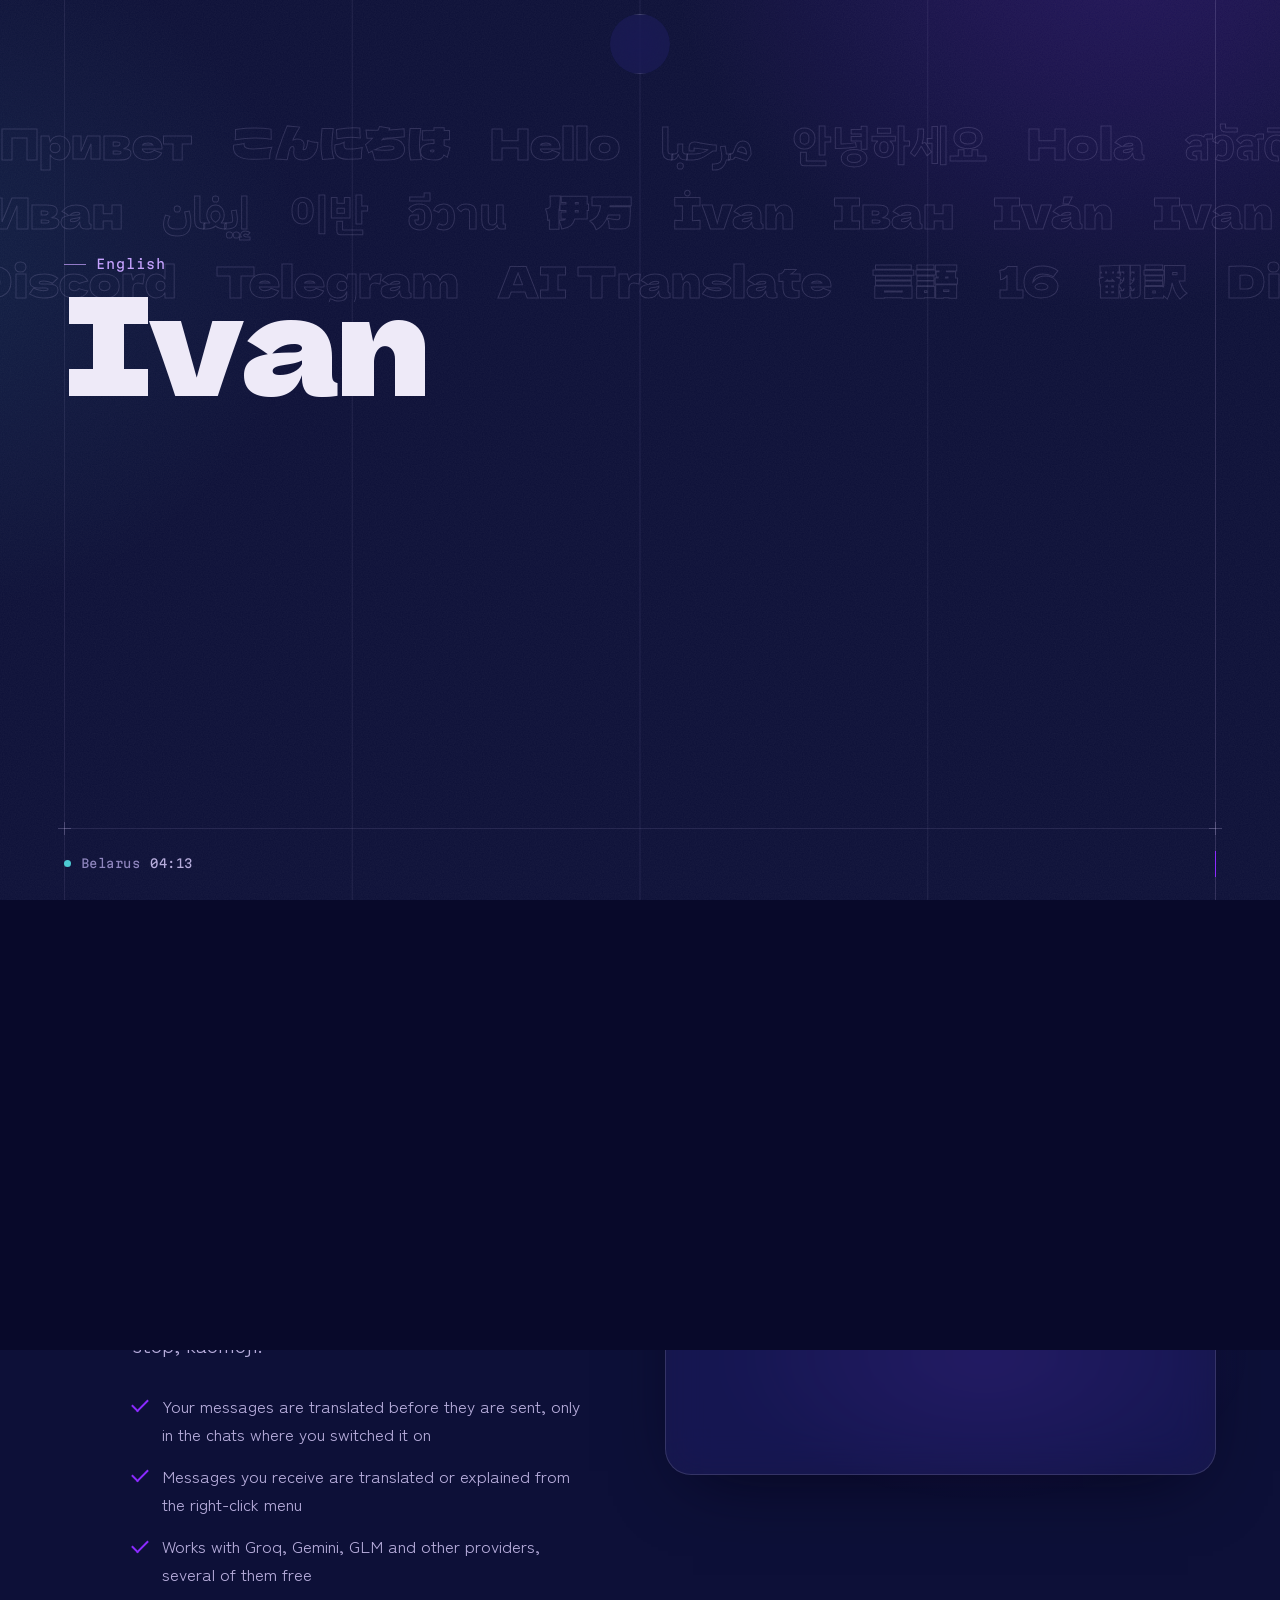
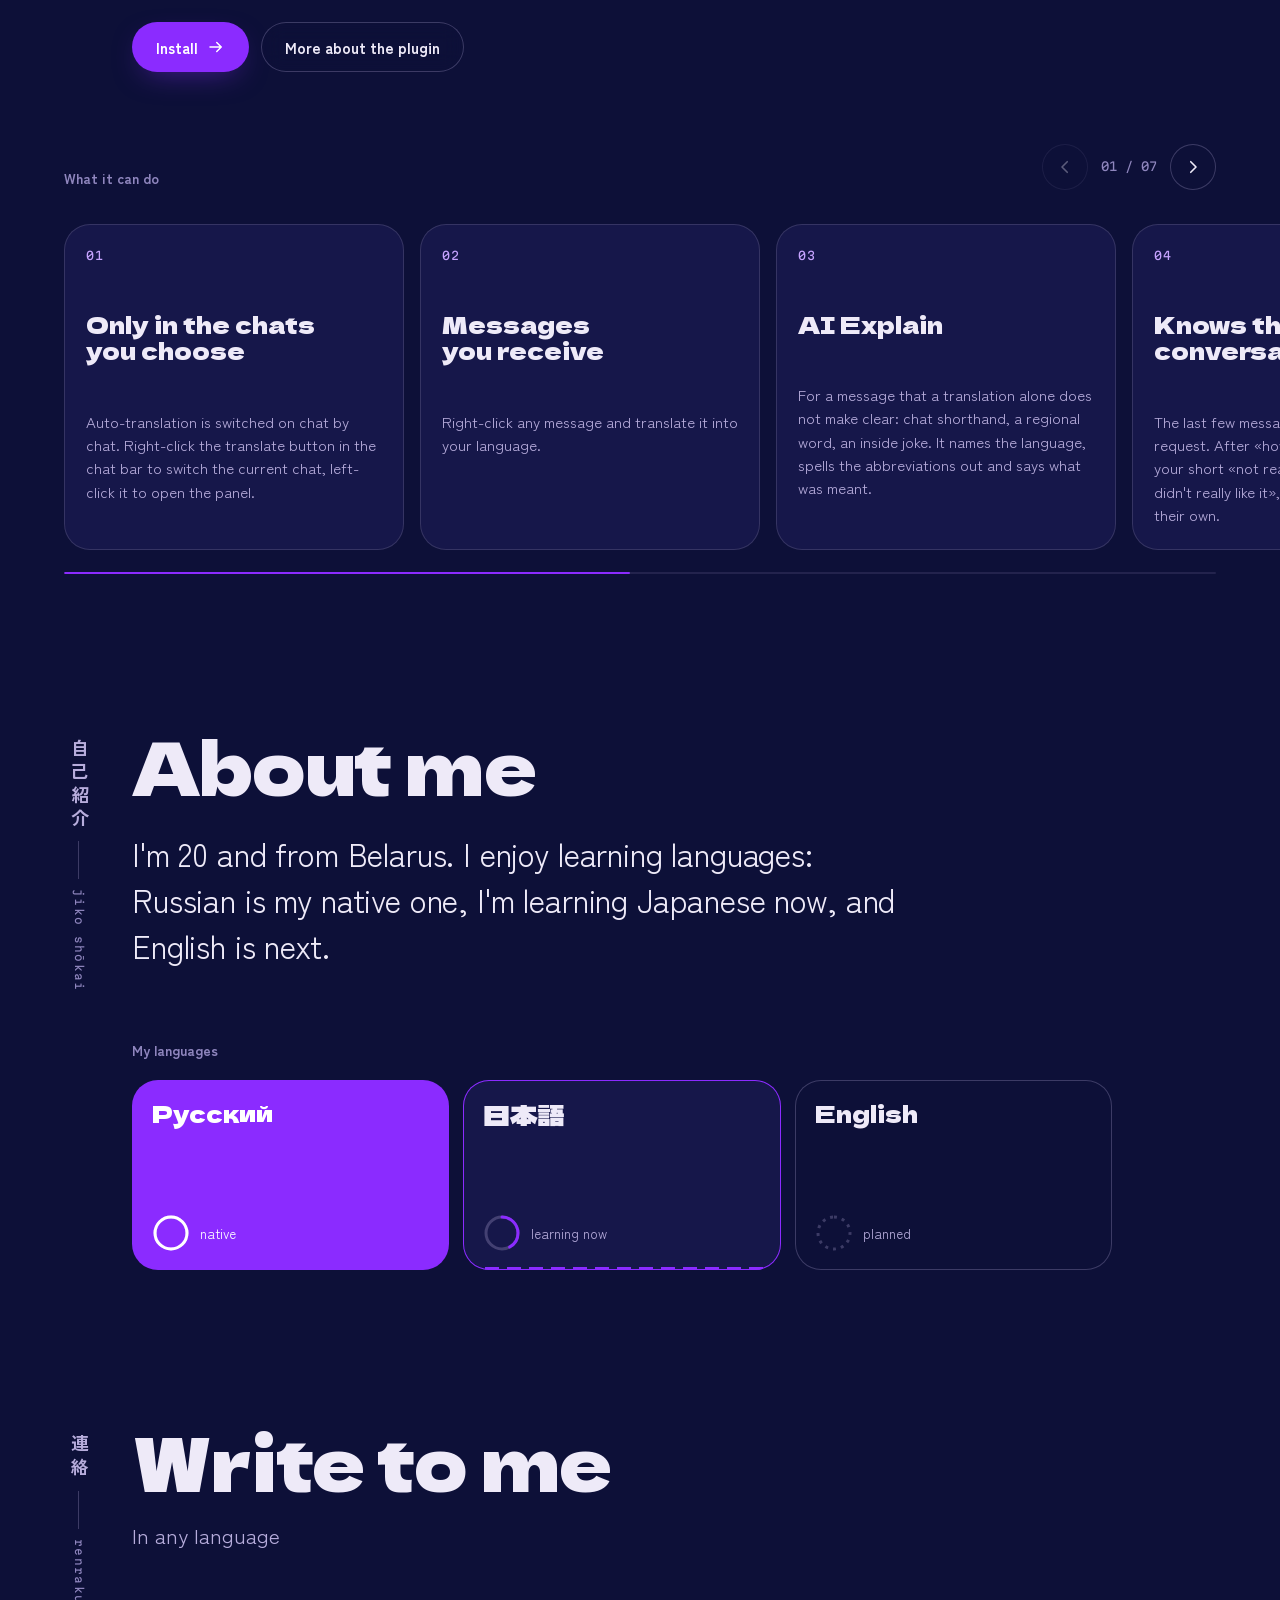
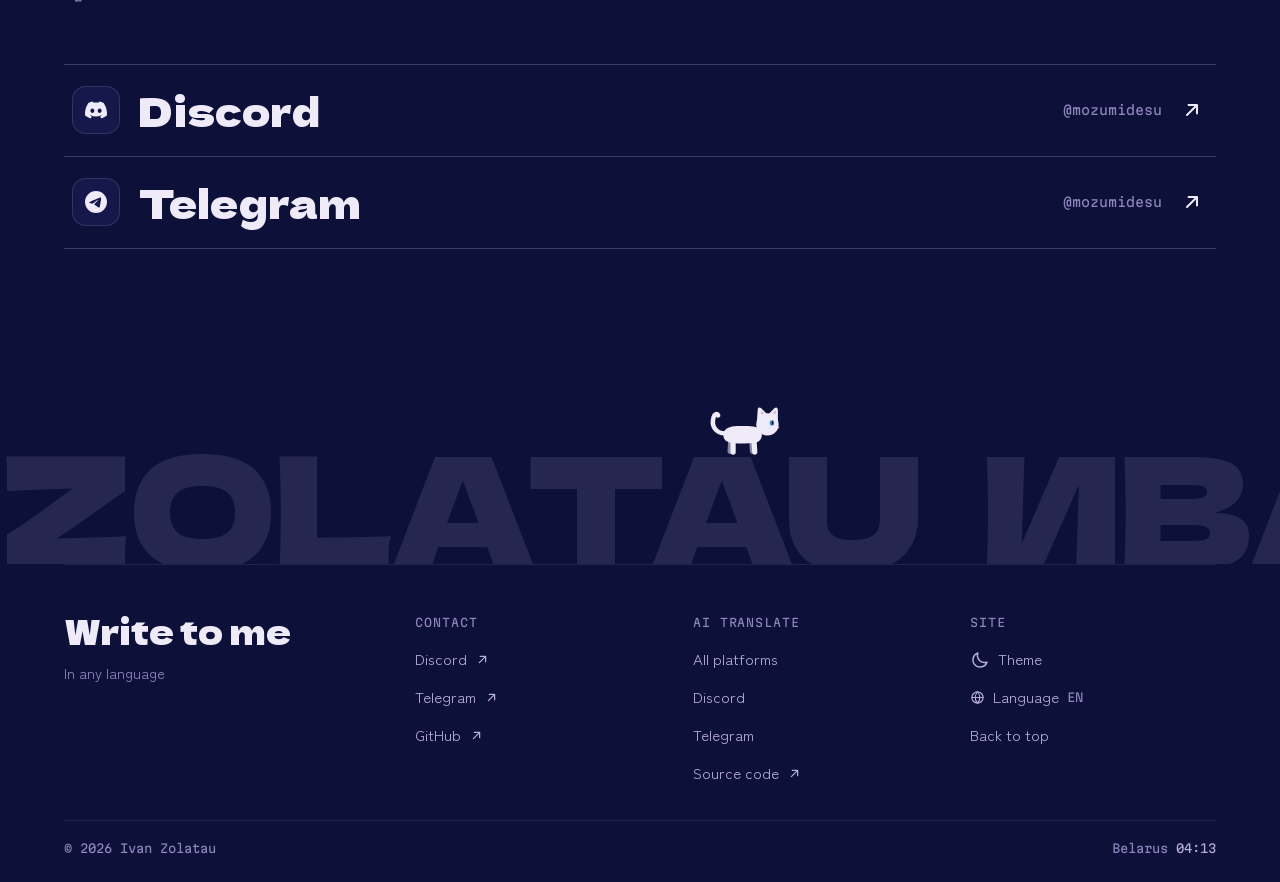
==== commit a89d2f1a: "Redesign phase 1: Horizon foundation, home page and 404 - docs/DESIGN.md: the agreed direction (toke" ====
--- a/public/index.html
+++ b/public/index.html
@@ -4,13 +4,13 @@
 <meta charset="utf-8">
 <meta name="viewport" content="width=device-width, initial-scale=1, viewport-fit=cover">
 <title>Ivan Zolatau</title>
-<meta name="description" content="Ivan Zolatau, a language learner from Belarus and the maker of AI Translate, a Discord plugin that translates your messages with AI and keeps the way you write.">
+<meta name="description" content="Ivan Zolatau, a language learner from Belarus and the maker of AI Translate, a plugin for Discord and Telegram that translates your messages with AI and keeps the way you write.">
 <meta name="theme-color" content="#0D1038">
 <meta property="og:type" content="website">
 <meta property="og:site_name" content="zolatau.com">
 <meta property="og:url" content="https://zolatau.com/">
 <meta property="og:title" content="Ivan Zolatau">
-<meta property="og:description" content="Language learner from Belarus. I make AI Translate, a Discord plugin that lets you talk to anyone, even if you don't know their language.">
+<meta property="og:description" content="Language learner from Belarus. I make AI Translate, a plugin for Discord and Telegram that lets you talk to anyone, even if you don't know their language.">
 <meta property="og:image" content="https://zolatau.com/assets/img/og-home.jpg">
 <meta property="og:image:width" content="1200">
 <meta property="og:image:height" content="630">
@@ -29,7 +29,7 @@
 if(L.indexOf(l)<0){l="en";var n=navigator.languages||[navigator.language||"en"];for(var i=0;i<n.length;i++){var b=String(n[i]).toLowerCase().split("-")[0];if(L.indexOf(b)>=0){l=b;break}}}
 d.lang=l;d.dir=l==="ar"?"rtl":"ltr";d.className+=" js"+(l!=="en"?" i18n-wait":"");
 setTimeout(function(){d.classList.remove("i18n-wait")},2500);
-var m=document.querySelector('meta[name="theme-color"]');if(m)m.content=t==="light"?"#F3F0FA":"#0D1038";})();
+var m=document.querySelector('meta[name="theme-color"]');if(m)m.content=t==="light"?"#F6F4FC":"#0D1038";})();
 </script>
 <script src="assets/js/site.js" defer></script>
 <script src="assets/js/home.js" defer></script>
@@ -52,6 +52,8 @@
   <symbol id="i-discord" viewBox="0 0 24 24"><path d="M20.317 4.3698a19.7913 19.7913 0 00-4.8851-1.5152.0741.0741 0 00-.0785.0371c-.211.3753-.4447.8648-.6083 1.2495-1.8447-.2762-3.68-.2762-5.4868 0-.1636-.3933-.4058-.8742-.6177-1.2495a.077.077 0 00-.0785-.037 19.7363 19.7363 0 00-4.8852 1.515.0699.0699 0 00-.0321.0277C.5334 9.0458-.319 13.5799.0992 18.0578a.0824.0824 0 00.0312.0561c2.0528 1.5076 4.0413 2.4228 5.9929 3.0294a.0777.0777 0 00.0842-.0276c.4616-.6304.8731-1.2952 1.226-1.9942a.076.076 0 00-.0416-.1057c-.6528-.2476-1.2743-.5495-1.8722-.8923a.077.077 0 01-.0076-.1277c.1258-.0943.2517-.1923.3718-.2914a.0743.0743 0 01.0776-.0105c3.9278 1.7933 8.18 1.7933 12.0614 0a.0739.0739 0 01.0785.0095c.1202.099.246.1981.3728.2924a.077.077 0 01-.0066.1276 12.2986 12.2986 0 01-1.873.8914.0766.0766 0 00-.0407.1067c.3604.698.7719 1.3628 1.225 1.9932a.076.076 0 00.0842.0286c1.961-.6067 3.9495-1.5219 6.0023-3.0294a.077.077 0 00.0313-.0552c.5004-5.177-.8382-9.6739-3.5485-13.6604a.061.061 0 00-.0312-.0286zM8.02 15.3312c-1.1825 0-2.1569-1.0857-2.1569-2.419 0-1.3332.9555-2.4189 2.157-2.4189 1.2108 0 2.1757 1.0952 2.1568 2.419 0 1.3332-.9555 2.4189-2.1569 2.4189zm7.9748 0c-1.1825 0-2.1569-1.0857-2.1569-2.419 0-1.3332.9554-2.4189 2.1569-2.4189 1.2108 0 2.1757 1.0952 2.1568 2.419 0 1.3332-.946 2.4189-2.1568 2.4189Z"/></symbol>
   <symbol id="i-gitlab" viewBox="0 0 24 24"><path d="m23.6004 9.5927-.0337-.0862L20.3.9814a.851.851 0 0 0-.3362-.405.8748.8748 0 0 0-.9997.0539.8748.8748 0 0 0-.29.4399l-2.2055 6.748H7.5375l-2.2057-6.748a.8573.8573 0 0 0-.29-.4412.8748.8748 0 0 0-.9997-.0537.8585.8585 0 0 0-.3362.4049L.4332 9.5015l-.0325.0862a6.0657 6.0657 0 0 0 2.0119 7.0105l.0113.0087.03.0213 4.976 3.7264 2.462 1.8633 1.4995 1.1321a1.0085 1.0085 0 0 0 1.2197 0l1.4995-1.1321 2.4619-1.8633 5.006-3.7489.0125-.01a6.0682 6.0682 0 0 0 2.0094-7.003z"/></symbol>
   <symbol id="i-github" viewBox="0 0 24 24"><path d="M12 .297c-6.63 0-12 5.373-12 12 0 5.303 3.438 9.8 8.205 11.385.6.113.82-.258.82-.577 0-.285-.01-1.04-.015-2.04-3.338.724-4.042-1.61-4.042-1.61C4.422 18.07 3.633 17.7 3.633 17.7c-1.087-.744.084-.729.084-.729 1.205.084 1.838 1.236 1.838 1.236 1.07 1.835 2.809 1.305 3.495.998.108-.776.417-1.305.76-1.605-2.665-.3-5.466-1.332-5.466-5.93 0-1.31.465-2.38 1.235-3.22-.135-.303-.54-1.523.105-3.176 0 0 1.005-.322 3.3 1.23.96-.267 1.98-.399 3-.405 1.02.006 2.04.138 3 .405 2.28-1.552 3.285-1.23 3.285-1.23.645 1.653.24 2.873.12 3.176.765.84 1.23 1.91 1.23 3.22 0 4.61-2.805 5.625-5.475 5.92.42.36.81 1.096.81 2.22 0 1.606-.015 2.896-.015 3.286 0 .315.21.69.825.57C20.565 22.092 24 17.592 24 12.297c0-6.627-5.373-12-12-12"/></symbol>
+  <symbol id="i-chev-l" viewBox="0 0 24 24"><path d="M15 5l-7 7 7 7" fill="none" stroke="currentColor" stroke-width="2.2" stroke-linecap="round" stroke-linejoin="round"/></symbol>
+  <symbol id="i-chev-r" viewBox="0 0 24 24"><path d="M9 5l7 7-7 7" fill="none" stroke="currentColor" stroke-width="2.2" stroke-linecap="round" stroke-linejoin="round"/></symbol>
 </svg>
 <a class="skip" href="#main" data-i18n="common.skip">Skip to content</a>
 <div class="atmos" aria-hidden="true"><div class="atmos__cols"></div></div>
@@ -94,15 +96,16 @@
       <a href="#contact" data-i18n="nav.contact">Contact</a>
     </div>
     <span class="nav__sep" style="--d:.1s"></span>
-    <button class="nav__btn" type="button" data-theme-toggle aria-label="Switch to light theme" style="--d:.15s">
+    <button class="nav__btn pb" type="button" data-theme-toggle aria-label="Switch to light theme" style="--d:.15s">
       <span class="theme-ico"><svg class="moon" aria-hidden="true"><use href="#i-moon"/></svg><svg class="sun" aria-hidden="true"><use href="#i-sun"/></svg></span>
     </button>
     <div class="lang" style="--d:.2s">
-      <button class="nav__btn nav__lang" type="button" aria-haspopup="listbox" aria-expanded="false" aria-controls="lang-menu" aria-label="Language" data-i18n-attr="aria-label:lang.label">
+      <button class="nav__btn nav__lang pb" type="button" aria-haspopup="listbox" aria-expanded="false" aria-controls="lang-menu" aria-label="Language" data-i18n-attr="aria-label:lang.label">
         <svg class="i" aria-hidden="true"><use href="#i-globe"/></svg><span data-lang-code>EN</span>
       </button>
     </div>
-    <button class="nav__btn nav__menu-btn" type="button" aria-expanded="false" aria-controls="menu" aria-label="Menu" style="--d:.25s"><span class="menu-ico"></span></button>
+    <button class="nav__btn nav__menu-btn pb" type="button" aria-expanded="false" aria-controls="menu" aria-label="Menu" style="--d:.25s"><span class="menu-ico"></span></button>
+    <i class="nav__progress" aria-hidden="true"></i>
   </nav>
   <ul class="lang__menu" id="lang-menu" role="listbox" aria-label="Language" data-i18n-attr="aria-label:lang.label" hidden></ul>
 </header>
@@ -114,16 +117,21 @@
     <li><a href="#about"><span data-i18n="nav.about">About</span></a></li>
     <li><a href="#contact"><span data-i18n="nav.contact">Contact</span></a></li>
   </ul>
-  <div class="menu__foot mono"><span>zolatau.com</span><span>茂住</span></div>
+  <div class="menu__foot mono"><span><span data-i18n="home.clock">Belarus</span> <time data-clock>--:--</time></span><span>茂住</span></div>
 </div>
 
 <main id="main">
   <section class="hero" id="top" aria-labelledby="hero-name">
+    <div class="river" aria-hidden="true">
+      <p><span>Привет</span><span>こんにちは</span><span>Hello</span><span>مرحبا</span><span>안녕하세요</span><span>Hola</span><span>สวัสดี</span><span>你好</span><span>Bonjour</span><span>Merhaba</span><span>Xin chào</span><span>Olá</span><span>Привіт</span><span>Hallo</span><span>Привет</span><span>こんにちは</span><span>Hello</span><span>مرحبا</span><span>안녕하세요</span><span>Hola</span><span>สวัสดี</span><span>你好</span><span>Bonjour</span><span>Merhaba</span><span>Xin chào</span><span>Olá</span><span>Привіт</span><span>Hallo</span></p>
+      <p><span>Ivan</span><span>イヴァン</span><span>Иван</span><span>إيفان</span><span>이반</span><span>อีวาน</span><span>伊万</span><span>İvan</span><span>Іван</span><span>Iván</span><span>Ivan</span><span>イヴァン</span><span>Иван</span><span>إيفان</span><span>이반</span><span>อีวาน</span><span>伊万</span><span>İvan</span><span>Іван</span><span>Iván</span></p>
+      <p><span>翻訳</span><span>Discord</span><span>Telegram</span><span>AI Translate</span><span>言語</span><span>16</span><span>翻訳</span><span>Discord</span><span>Telegram</span><span>AI Translate</span><span>言語</span><span>16</span></p>
+    </div>
     <div class="wrap hero__grid">
       <div class="hero__copy">
-        <a class="news glass" data-link="translate" href="https://translate.zolatau.com/" data-in style="--in:0">
+        <a class="news glass" data-link="translate" href="https://translate.zolatau.com/#telegram" data-in style="--in:0">
           <span class="news__tag" data-i18n="home.newsTag">New</span>
-          <span data-i18n="home.news">AI Translate for Discord is out</span>
+          <span data-i18n="tr.tgNews">Now also for Telegram Web</span>
           <svg class="i" aria-hidden="true"><use href="#i-arrow"/></svg>
         </a>
         <h1 class="hero__name" id="hero-name" aria-label="Ivan Zolatau">
@@ -131,7 +139,7 @@
           <span class="hero__first" aria-hidden="true"><span data-name dir="auto">Ivan</span></span>
           <span class="hero__last" aria-hidden="true">Zolatau</span>
         </h1>
-        <p class="hero__lead" data-in style="--in:3" data-i18n-html="home.lead">I learn languages and make <b>AI Translate</b>, a plugin for Discord that lets you talk to anyone, even if you don't know their language.</p>
+        <p class="hero__lead" data-in style="--in:3" data-i18n-html="home.lead">I learn languages and make <b>AI Translate</b>, a plugin for Discord and Telegram that lets you talk to anyone, even if you don't know their language.</p>
         <div class="hero__cta" data-in style="--in:4">
           <a class="btn btn--acc" data-link="translate" href="https://translate.zolatau.com/#install"><span data-i18n="home.ctaInstall">Install AI Translate</span><svg class="i i-arrow" aria-hidden="true"><use href="#i-arrow"/></svg></a>
           <a class="btn btn--ghost" href="#about" data-i18n="home.ctaAbout">About me</a>
@@ -164,7 +172,7 @@
         <div>
           <div class="app-mark"><svg aria-hidden="true"><use href="#i-translate"/></svg></div>
           <h2 class="section__title rv" id="sc-title">AI Translate</h2>
-          <p class="section__lead" data-i18n="home.trLead">Translates your Discord messages with the AI model you choose and keeps the way you write: lower case, no full stop, kaomoji.</p>
+          <p class="section__lead" data-i18n="home.trLead">Translates your messages in Discord and Telegram with the AI model you choose and keeps the way you write: lower case, no full stop, kaomoji.</p>
           <ul class="ticks">
             <li data-i18n="home.tr1">Your messages are translated before they are sent, only in the chats where you switched it on</li>
             <li data-i18n="home.tr2">Messages you receive are translated or explained from the right-click menu</li>
@@ -207,6 +215,26 @@
         </div>
       </div>
     </div>
+    <div class="rail" data-rail>
+      <div class="rail__head">
+        <h3 class="rail__title" id="rail-features" data-i18n="tr.fTitle">What it can do</h3>
+        <div class="rail__ctl">
+          <button class="rail__btn pb" type="button" data-prev aria-label="Previous" data-i18n-attr="aria-label:rail.prev"><svg class="i" aria-hidden="true"><use href="#i-chev-l"/></svg></button>
+          <span class="rail__count" data-count aria-hidden="true">01 / 07</span>
+          <button class="rail__btn pb" type="button" data-next aria-label="Next" data-i18n-attr="aria-label:rail.next"><svg class="i" aria-hidden="true"><use href="#i-chev-r"/></svg></button>
+        </div>
+      </div>
+      <ul class="rail__track" tabindex="0" aria-labelledby="rail-features">
+        <li class="fcard"><span class="fcard__n">01</span><h4 data-i18n="tr.f1t">Only in the chats you choose</h4><p data-i18n="tr.f1d">Auto-translation is switched on chat by chat. Right-click the translate button in the chat bar to switch the current chat, left-click it to open the panel.</p></li>
+        <li class="fcard"><span class="fcard__n">02</span><h4 data-i18n="tr.f2t">Messages you receive</h4><p data-i18n="tr.f2d">Right-click any message and translate it into your language.</p></li>
+        <li class="fcard"><span class="fcard__n">03</span><h4>AI Explain</h4><p data-i18n="tr.f3d">For a message that a translation alone does not make clear: chat shorthand, a regional word, an inside joke. It names the language, spells the abbreviations out and says what was meant.</p></li>
+        <li class="fcard"><span class="fcard__n">04</span><h4 data-i18n="tr.f6t">Knows the conversation</h4><p data-i18n="tr.f6d">The last few messages go with each request. After «how did you like the film?» your short «not really» comes out as «i didn't really like it», not as two words on their own.</p></li>
+        <li class="fcard"><span class="fcard__n">05</span><h4 data-i18n="tr.f8t">Backup providers</h4><p data-i18n="tr.f8d">Up to four can stand behind the main provider. When it is overloaded, out of quota or refuses the request, the translation goes through the next one by itself.</p></li>
+        <li class="fcard"><span class="fcard__n">06</span><h4 data-i18n="tr.f10t">Free to use</h4><p data-i18n="tr.f10d">Groq, Gemini and GLM have free tiers, so translating costs nothing.</p></li>
+        <li><a class="fcard fcard--more pb" data-link="translate" href="https://translate.zolatau.com/"><span class="fcard__n">AI TRANSLATE</span><h4 data-i18n="home.trMore">More about the plugin</h4><svg class="i" aria-hidden="true"><use href="#i-arrow"/></svg></a></li>
+      </ul>
+      <div class="rail__bar" aria-hidden="true"><i></i></div>
+    </div>
   </section>
 
   <section class="section about" id="about" aria-labelledby="about-title">
@@ -215,13 +243,11 @@
         <p class="vlabel" aria-hidden="true"><b>自己紹介</b><i>jiko shōkai</i></p>
         <div>
           <h2 class="section__title rv" id="about-title" data-i18n="home.aboutTitle">About me</h2>
-          <p class="about__bio" data-i18n="home.bio">I grew up in Belarus with a desire to know more than one language. I'm 20 years old and learning Romanian for when I move there. I also plan to learn Japanese, Bulgarian and English.</p>
+          <p class="about__bio" data-i18n="home.bio">I'm 20 and from Belarus. I enjoy learning languages: Russian is my native one, I'm learning Japanese now, and English is next.</p>
           <h3 class="langs-title" data-i18n="home.langsTitle">My languages</h3>
           <ol class="langs">
             <li class="is-native"><span class="langs__name" lang="ru">Русский</span><span class="langs__state"><span class="seal" aria-hidden="true"><svg viewBox="0 0 38 38"><circle class="track" cx="19" cy="19" r="16" pathLength="100"/><circle class="fill" cx="19" cy="19" r="16" pathLength="100"/></svg></span><span data-i18n="home.native">native</span></span></li>
-            <li class="is-learning"><span class="langs__name" lang="ro">Română</span><span class="langs__state"><span class="seal" aria-hidden="true"><svg viewBox="0 0 38 38"><circle class="track" cx="19" cy="19" r="16" pathLength="100"/><circle class="fill" cx="19" cy="19" r="16" pathLength="100"/></svg></span><span data-i18n="home.learning">learning now</span></span></li>
-            <li class="is-planned"><span class="langs__name" lang="ja">日本語</span><span class="langs__state"><span class="seal" aria-hidden="true"><svg viewBox="0 0 38 38"><circle class="track" cx="19" cy="19" r="16" pathLength="100"/></svg></span><span data-i18n="home.planned">planned</span></span></li>
-            <li class="is-planned"><span class="langs__name" lang="bg">Български</span><span class="langs__state"><span class="seal" aria-hidden="true"><svg viewBox="0 0 38 38"><circle class="track" cx="19" cy="19" r="16" pathLength="100"/></svg></span><span data-i18n="home.planned">planned</span></span></li>
+            <li class="is-learning"><span class="langs__name" lang="ja">日本語</span><span class="langs__state"><span class="seal" aria-hidden="true"><svg viewBox="0 0 38 38"><circle class="track" cx="19" cy="19" r="16" pathLength="100"/><circle class="fill" cx="19" cy="19" r="16" pathLength="100"/></svg></span><span data-i18n="home.learning">learning now</span></span></li>
             <li class="is-planned"><span class="langs__name" lang="en">English</span><span class="langs__state"><span class="seal" aria-hidden="true"><svg viewBox="0 0 38 38"><circle class="track" cx="19" cy="19" r="16" pathLength="100"/></svg></span><span data-i18n="home.planned">planned</span></span></li>
           </ol>
         </div>
@@ -239,43 +265,68 @@
         </div>
       </div>
       <ul class="links">
-        <li><a href="https://discord.com/users/1418804885066874880" target="_blank" rel="noopener"><span class="links__ico"><svg class="i" aria-hidden="true"><use href="#i-discord"/></svg></span><span class="links__name">Discord</span><span class="links__handle">@mozumidesu</span><svg class="i i-arrow-up" aria-hidden="true"><use href="#i-arrow-up"/></svg></a></li>
-        <li><a href="https://t.me/mozumidesu" target="_blank" rel="noopener"><span class="links__ico"><svg class="i" aria-hidden="true"><use href="#i-telegram"/></svg></span><span class="links__name">Telegram</span><span class="links__handle">@mozumidesu</span><svg class="i i-arrow-up" aria-hidden="true"><use href="#i-arrow-up"/></svg></a></li>
+        <li><a class="pb" href="https://discord.com/users/1418804885066874880" target="_blank" rel="noopener"><span class="links__ico"><svg class="i" aria-hidden="true"><use href="#i-discord"/></svg></span><span class="links__name">Discord</span><span class="links__handle">@mozumidesu</span><svg class="i i-arrow-up" aria-hidden="true"><use href="#i-arrow-up"/></svg></a></li>
+        <li><a class="pb" href="https://t.me/mozumidesu" target="_blank" rel="noopener"><span class="links__ico"><svg class="i" aria-hidden="true"><use href="#i-telegram"/></svg></span><span class="links__name">Telegram</span><span class="links__handle">@mozumidesu</span><svg class="i i-arrow-up" aria-hidden="true"><use href="#i-arrow-up"/></svg></a></li>
       </ul>
     </div>
   </section>
 </main>
 
 <footer class="footer">
-  <div class="footer__stage">
-    <p class="wordmark" aria-hidden="true"><span>ZOLATAU</span></p>
+  <div class="band">
+    <p class="band__run" aria-hidden="true"><span>ZOLATAU</span><span>ИВАН</span><span>イヴァン</span><span>IVAN</span><span>이반</span><span>ZOLATAU</span><span>ИВАН</span><span>イヴァン</span><span>IVAN</span><span>이반</span></p>
     <button class="cat" type="button" aria-label="Cat" data-i18n-attr="aria-label:cat.label">
       <span class="cat__say" aria-live="polite">meow</span>
-      <svg class="cat-sit" viewBox="0 0 140 150" aria-hidden="true" focusable="false">
-            <g class="tail-wrap"><path class="tail" d="M100 140 C 126 144 138 126 130 110 C 126 101 131 92 138 95" fill="none" stroke="currentColor" stroke-width="10" stroke-linecap="round"/></g>
-            <path d="M36 147 C 26 147 22 132 27 115 C 32 98 42 86 50 80 L 90 80 C 98 86 108 98 113 115 C 118 132 114 147 104 147 Z" fill="currentColor"/>
-            <ellipse cx="57" cy="146" rx="10" ry="5.5" fill="currentColor" class="paw"/>
-            <ellipse cx="83" cy="146" rx="10" ry="5.5" fill="currentColor" class="paw"/>
-            <path d="M42 54 L 38 20 Q 38 16 42 18 L 64 36 Z M98 54 L 102 20 Q 102 16 98 18 L 76 36 Z" fill="currentColor" stroke="currentColor" stroke-width="4" stroke-linejoin="round"/>
-            <path class="pink" d="M44 44 L 42 27 L 55 37 Z M96 44 L 98 27 L 85 37 Z" opacity=".75"/>
-            <ellipse cx="70" cy="62" rx="31" ry="26" fill="currentColor"/>
-            <g class="eyes-wrap"><g class="eyes">
-              <clipPath id="cat-eyes"><ellipse cx="58" cy="61" rx="5.6" ry="6.4"/><ellipse cx="82" cy="61" rx="5.6" ry="6.4"/></clipPath>
-              <ellipse class="eye" cx="58" cy="61" rx="5.6" ry="6.4"/><ellipse class="eye" cx="82" cy="61" rx="5.6" ry="6.4"/>
-              <g clip-path="url(#cat-eyes)"><g class="pupils"><ellipse class="pupil" cx="58" cy="61" rx="1.9" ry="5"/><ellipse class="pupil" cx="82" cy="61" rx="1.9" ry="5"/></g></g>
-            </g></g>
-            <path class="pink" d="M67 70 L 73 70 L 70 73.5 Z"/>
-            <path class="mouth" d="M64 76 Q 67 79 70 76 Q 73 79 76 76" fill="none" stroke-width="1.6" stroke-linecap="round"/>
-            <path class="whiskers" d="M48 70 L 34 68 M48 74 L 35 77 M92 70 L 106 68 M92 74 L 105 77" stroke-width="1.2" stroke-linecap="round" opacity=".55"/>
-          </svg>
+      <svg class="cat-walk" viewBox="0 0 120 72" aria-hidden="true" focusable="false">
+        <g class="body">
+          <path class="wtail" d="M36 38 C 24 38 17 28 21 16 C 22 12 26 11 27 14" fill="none" stroke="currentColor" stroke-width="6" stroke-linecap="round"/>
+          <line class="leg l1" x1="44" y1="46" x2="43" y2="62" stroke="currentColor" stroke-width="7" stroke-linecap="round" opacity=".55"/>
+          <line class="leg l3" x1="72" y1="46" x2="73" y2="62" stroke="currentColor" stroke-width="7" stroke-linecap="round" opacity=".55"/>
+          <path d="M34 40 C 34 30 44 28 58 28 C 70 28 80 28 84 34 C 88 42 84 50 74 51 C 64 52 48 52 41 50 C 36 48 34 45 34 40 Z" fill="currentColor"/>
+          <line class="leg l2" x1="47" y1="47" x2="47" y2="63" stroke="currentColor" stroke-width="7" stroke-linecap="round"/>
+          <line class="leg l4" x1="75" y1="47" x2="76" y2="63" stroke="currentColor" stroke-width="7" stroke-linecap="round"/>
+          <path d="M80 20 L 81 6 Q 81 3 84 5 L 92 13 Z M95 13 L 103 5 Q 106 3 106 7 L 106 21 Z" fill="currentColor" stroke="currentColor" stroke-width="2" stroke-linejoin="round"/>
+          <path d="M84 12 L 85 8 L 89 12 Z M100 11 L 104 7 L 104 12 Z" fill="#F29BAE" opacity=".8"/>
+          <circle cx="93" cy="26" r="15" fill="currentColor"/>
+          <ellipse class="eye" cx="99" cy="24" rx="3" ry="3.6"/><ellipse class="pupil" cx="99.8" cy="24" rx="1.1" ry="2.9"/>
+          <path d="M106.6 29.6 l2.6 .1 -1.3 2z" fill="#F29BAE"/>
+        </g>
+      </svg>
     </button>
   </div>
-  <div class="wrap footer__row">
-    <p>© 2026 Ivan Zolatau</p>
-    <div class="footer__links">
-      <a data-link="translate" href="https://translate.zolatau.com/">AI Translate</a>
-      <a href="#top" data-i18n="common.top">Back to top</a>
-    </div>
+  <div class="wrap">
+    <div class="footer__cols">
+      <div>
+        <p class="footer__lead" data-i18n="home.contactTitle">Write to me</p>
+        <p data-i18n="home.contactLead">In any language</p>
+      </div>
+      <nav class="footer__col" aria-labelledby="f-contact">
+        <h2 id="f-contact" data-i18n="nav.contact">Contact</h2>
+        <ul>
+          <li><a class="pb" href="https://discord.com/users/1418804885066874880" target="_blank" rel="noopener">Discord<svg class="i" aria-hidden="true"><use href="#i-arrow-up"/></svg></a></li>
+          <li><a class="pb" href="https://t.me/mozumidesu" target="_blank" rel="noopener">Telegram<svg class="i" aria-hidden="true"><use href="#i-arrow-up"/></svg></a></li>
+          <li><a class="pb" href="https://github.com/mozumidesu" target="_blank" rel="noopener">GitHub<svg class="i" aria-hidden="true"><use href="#i-arrow-up"/></svg></a></li>
+        </ul>
+      </nav>
+      <nav class="footer__col" aria-labelledby="f-translate">
+        <h2 id="f-translate">AI Translate</h2>
+        <ul>
+          <li><a class="pb" data-link="translate" href="https://translate.zolatau.com/"><span data-i18n="foot.all">All platforms</span></a></li>
+          <li><a class="pb" data-link="translate" href="https://translate.zolatau.com/#install">Discord</a></li>
+          <li><a class="pb" data-link="translate" href="https://translate.zolatau.com/#telegram">Telegram</a></li>
+          <li><a class="pb" href="https://github.com/mozumidesu/ai-translate" target="_blank" rel="noopener"><span data-i18n="tr.hSource">Source code</span><svg class="i" aria-hidden="true"><use href="#i-arrow-up"/></svg></a></li>
+        </ul>
+      </nav>
+      <div class="footer__col">
+        <h2 data-i18n="foot.site">Site</h2>
+        <ul>
+          <li><button class="pb" type="button" data-theme-toggle><span class="theme-ico"><svg class="moon" aria-hidden="true"><use href="#i-moon"/></svg><svg class="sun" aria-hidden="true"><use href="#i-sun"/></svg></span><span data-i18n="foot.theme">Theme</span></button></li>
+          <li><button class="pb" type="button" data-lang-open aria-haspopup="listbox"><svg class="i" aria-hidden="true"><use href="#i-globe"/></svg><span data-i18n="lang.label">Language</span><span data-lang-code>EN</span></button></li>
+          <li><a class="pb" href="#top"><span data-i18n="common.top">Back to top</span></a></li>
+        </ul>
+      </div>
+    </div>
+    <div class="footer__base"><span>© 2026 Ivan Zolatau</span><span><span data-i18n="home.clock">Belarus</span> <time data-clock>--:--</time></span></div>
   </div>
 </footer>
 </body>
--- a/public/assets/css/fonts.css
+++ b/public/assets/css/fonts.css
@@ -5,52 +5,52 @@
 @font-face{font-family:"ZL Display";src:url(../fonts/dela-latin.woff2) format("woff2");font-weight:400;font-style:normal;font-display:swap;unicode-range:U+0000-00FF,U+0131,U+0152-0153,U+02BB-02BC,U+02C6,U+02DA,U+02DC,U+0304,U+0308,U+0329,U+2000-206F,U+20AC,U+2122,U+2191,U+2193,U+2212,U+2215,U+FEFF,U+FFFD;}
 @font-face{font-family:"ZL Display";src:url(../fonts/plexar-arabic-700.woff2) format("woff2");font-weight:400;font-style:normal;font-display:swap;unicode-range:U+0600-06FF,U+0750-077F,U+0870-088E,U+0890-0891,U+0897-08E1,U+08E3-08FF,U+200C-200E,U+2010-2011,U+204F,U+2E41,U+FB50-FDFF,U+FE70-FE74,U+FE76-FEFC,U+102E0-102FB,U+10E60-10E7E,U+10EC2-10EC4,U+10EFC-10EFF,U+1EE00-1EE03,U+1EE05-1EE1F,U+1EE21-1EE22,U+1EE24,U+1EE27,U+1EE29-1EE32,U+1EE34-1EE37,U+1EE39,U+1EE3B,U+1EE42,U+1EE47,U+1EE49,U+1EE4B,U+1EE4D-1EE4F,U+1EE51-1EE52,U+1EE54,U+1EE57,U+1EE59,U+1EE5B,U+1EE5D,U+1EE5F,U+1EE61-1EE62,U+1EE64,U+1EE67-1EE6A,U+1EE6C-1EE72,U+1EE74-1EE77,U+1EE79-1EE7C,U+1EE7E,U+1EE80-1EE89,U+1EE8B-1EE9B,U+1EEA1-1EEA3,U+1EEA5-1EEA9,U+1EEAB-1EEBB,U+1EEF0-1EEF1;}
 @font-face{font-family:"ZL Display";src:url(../fonts/plexth-thai-700.woff2) format("woff2");font-weight:400;font-style:normal;font-display:swap;unicode-range:U+02D7,U+0303,U+0331,U+0E01-0E5B,U+200C-200D,U+25CC;}
-@font-face{font-family:"ZL Display";src:url(../fonts/plexkr-korean-700.woff2) format("woff2");font-weight:400;font-style:normal;font-display:swap;unicode-range:U+AC00-AC01,U+AC04,U+AC10-AC11,U+AC19,U+AC1C,U+AC70,U+AC74,U+AC78,U+AC83,U+AC8C,U+ACA8,U+ACBD,U+ACC4,U+ACE0,U+ACF3,U+ACF5,U+ACFC,U+AD00,U+AD6C-AD6D,U+AD74,U+AD8C,U+ADF8,U+ADFC,U+AE00,U+AE08,U+AE0B,U+AE30,U+AE38,U+AE41,U+AE4C,U+AEBC,U+AECF,U+AED8,U+AFB8,U+AFC0,U+B05D,U+B098,U+B0A0,U+B0A8,U+B0B4,U+B0B8,U+B108,U+B110,U+B118,U+B123-B124,U+B137,U+B18D,U+B204,U+B274,U+B290,U+B294,U+B298,U+B2A5,U+B2C8,U+B2D9,U+B2E4,U+B2E8,U+B2EB,U+B2F4,U+B2FF-B300,U+B354,U+B370,U+B378,U+B3C4,U+B3C8,U+B3CC,U+B3D9,U+B3FC,U+B418,U+B41C,U+B420,U+B429,U+B450,U+B461,U+B4DC,U+B4E0,U+B4E4,U+B4ED,U+B4F1,U+B514,U+B530,U+B54C,U+B560,U+B5A4,U+B610,U+B6F0,U+B73B,U+B77C-B77D,U+B78C,U+B798,U+B7EC,U+B7F0,U+B824-B825,U+B839,U+B840,U+B85C,U+B860,U+B8CC,U+B8E8,U+B958,U+B974,U+B978,U+B97C,U+B984-B985,U+B9AC-B9AD,U+B9B0,U+B9BD,U+B9C8-B9C9,U+B9CC,U+B9D0,U+B9E8,U+BA4B,U+BA54,U+BA70,U+BA74,U+BA85,U+BA87,U+BAA8,U+BAB0,U+BB34,U+BB38,U+BB3B-BB3C,U+BBC0,U+BBF8,U+BC00,U+BC14,U+BC18,U+BC1B,U+BC1D,U+BC24,U+BC29,U+BC30-BC31,U+BC84,U+BC88,U+BC95,U+BCA8,U+BCC4,U+BCF4-BCF5,U+BCF8,U+BCFC,U+BD09,U+BD10,U+BD24,U+BD80,U+BD84,U+BD88,U+BD99,U+BE0C,U+BE44,U+BE4C,U+BE68,U+BFD0,U+C0AC-C0AD,U+C0B0,U+C0B4,U+C0C1,U+C0C8,U+C0DD,U+C0F7,U+C11C-C11D,U+C120,U+C124,U+C131,U+C138,U+C154,U+C18C-C18D,U+C190,U+C194,U+C1A1,U+C218,U+C26C,U+C2A4,U+C2A8,U+C2AC,U+C2B5,U+C2DC-C2DD,U+C2E0,U+C2E4,U+C2F6,U+C2F8,U+C4F0,U+C4F8,U+C544,U+C548,U+C54A,U+C54C,U+C558,U+C571,U+C57C-C57D,U+C591,U+C5B4,U+C5B8,U+C5BC,U+C5C4-C5C8,U+C5D0,U+C5D4,U+C5EC-C5ED,U+C5F0,U+C5F4,U+C5FD,U+C601,U+C608,U+C624,U+C639,U+C640,U+C654,U+C67C,U+C694,U+C6A9,U+C6B0,U+C6B4,U+C6B8,U+C6C3,U+C6D0,U+C6F9,U+C704,U+C73C,U+C740,U+C744,U+C74C,U+C758,U+C774,U+C778,U+C77C-C77D,U+C783-C785,U+C788,U+C790-C791,U+C798,U+C7A1,U+C7A5,U+C7AC,U+C800-C801,U+C804,U+C808,U+C811,U+C815,U+C81C,U+C838,U+C84C,U+C870,U+C880,U+C88B-C88C,U+C8FC,U+C900,U+C904,U+C90D,U+C911,U+C9C0-C9C1,U+C9C4,U+C9C8,U+C9D0-C9D1,U+C9DC,U+C9E7,U+CABD,U+CC2C,U+CC3E,U+CC44,U+CC98,U+CCA8,U+CCAD,U+CCB4,U+CCD0,U+CD5C,U+CE20,U+CE58,U+CE68,U+CEF4,U+CF1C,U+CF20,U+CF2D,U+CF54,U+CF58,U+D06C,U+D074,U+D0A4,U+D130,U+D14C,U+D1B5,U+D22C,U+D2B8,U+D2BC,U+D2F0-D2F1,U+D305,U+D30C,U+D310,U+D328,U+D398,U+D45C,U+D480,U+D4E8,U+D504,U+D508,U+D50C,U+D558,U+D55C,U+D560,U+D568-D569,U+D574,U+D588-D589,U+D600,U+D604,U+D638,U+D63C,U+D648,U+D654-D655,U+D658,U+D68D,U+D6C4,U+D750,U+D770,U+D788,U+D78C;}
+@font-face{font-family:"ZL Display";src:url(../fonts/plexkr-korean-700.woff2) format("woff2");font-weight:400;font-style:normal;font-display:swap;unicode-range:U+AC00-AC01,U+AC04,U+AC10-AC11,U+AC19,U+AC1C,U+AC70,U+AC74,U+AC78,U+AC83,U+AC8C,U+ACA8,U+ACBD,U+ACC4,U+ACE0,U+ACF3,U+ACF5,U+ACFC,U+AD00,U+AD50,U+AD6C-AD6D,U+AD74,U+AD8C,U+ADF8,U+ADFC,U+AE00,U+AE08,U+AE0B,U+AE30,U+AE38,U+AE41,U+AE4C,U+AE54,U+AEBC,U+AECF,U+AED8,U+AFB8,U+AFC0,U+B010,U+B05D,U+B098,U+B0A0,U+B0A8-B0A9,U+B0B1,U+B0B4,U+B0B8,U+B108,U+B110,U+B118,U+B123-B124,U+B137,U+B155,U+B18D,U+B204,U+B274,U+B290,U+B294,U+B298,U+B2A5,U+B2C8,U+B2D9,U+B2E4,U+B2E8,U+B2EB,U+B2F4,U+B2F9,U+B2FF-B300,U+B354,U+B370,U+B378,U+B3C4,U+B3C8,U+B3CC,U+B3D9,U+B3FC,U+B418,U+B41C,U+B420,U+B429,U+B450,U+B458,U+B461,U+B4A4,U+B4DC,U+B4E0,U+B4E4,U+B4ED,U+B4F1,U+B514,U+B52A,U+B530,U+B54C,U+B560,U+B5A4,U+B610,U+B6F0,U+B73B,U+B77C-B77D,U+B78C,U+B798,U+B7A8,U+B7AB,U+B7EC,U+B7F0,U+B807,U+B824-B825,U+B839,U+B840,U+B85C,U+B8CC,U+B8E8,U+B958,U+B974,U+B978,U+B97C,U+B984-B985,U+B9AC-B9AD,U+B9B0,U+B9BD,U+B9C8-B9C9,U+B9CC,U+B9D0,U+B9E8,U+BA4B,U+BA54,U+BA70,U+BA74,U+BA85,U+BA87,U+BAA8,U+BAB0,U+BB34,U+BB38,U+BB3B-BB3C,U+BBC0,U+BBF8-BBF9,U+BBFC,U+BC00,U+BC14,U+BC18,U+BC1B,U+BC1D,U+BC24,U+BC29,U+BC30-BC31,U+BC84,U+BC88,U+BC95,U+BCA8,U+BCC4,U+BCF4-BCF5,U+BCF8,U+BCFC,U+BD09,U+BD10,U+BD24,U+BD80,U+BD84,U+BD99,U+BE0C,U+BE44,U+BE4C,U+BE68,U+BFD0,U+C0AC-C0AD,U+C0B0,U+C0B4,U+C0C1,U+C0C8,U+C0DD,U+C0F7,U+C11C-C11D,U+C120,U+C124,U+C131,U+C138,U+C154,U+C18C-C18D,U+C190,U+C194,U+C1A1,U+C218,U+C26C,U+C2A4,U+C2A8,U+C2AC,U+C2B5,U+C2DC-C2DD,U+C2E0,U+C2E4,U+C2F8,U+C4F0,U+C4F4,U+C4F8,U+C501,U+C544,U+C548,U+C54A,U+C54C,U+C558,U+C571,U+C57C-C57D,U+C591,U+C5B4,U+C5B8,U+C5BC,U+C5C4-C5C8,U+C5D0,U+C5D4,U+C5EC-C5ED,U+C5F0,U+C5F4,U+C5FD,U+C601,U+C608,U+C624,U+C639,U+C640,U+C67C,U+C694,U+C6A9,U+C6B0,U+C6B4,U+C6B8,U+C6C3,U+C6CC,U+C6D0,U+C6E0,U+C6F9,U+C704,U+C720,U+C73C,U+C740,U+C744,U+C74C,U+C758,U+C774,U+C778,U+C77C-C77D,U+C783-C785,U+C788,U+C790-C791,U+C798,U+C7A1,U+C7A5,U+C7AC,U+C800-C801,U+C804,U+C808,U+C811,U+C815,U+C81C,U+C838,U+C84C,U+C870,U+C880,U+C88B-C88C,U+C8FC,U+C900,U+C904,U+C90D,U+C911,U+C990,U+C9C0-C9C1,U+C9C4,U+C9C8,U+C9D0-C9D1,U+C9DC,U+C9E7,U+CABD,U+CC3E,U+CC44,U+CC98,U+CCA8,U+CCAD,U+CCB4,U+CCD0,U+CD5C,U+CD9C,U+CE20,U+CE58,U+CE68-CE69,U+CEF4,U+CF1C,U+CF20,U+CF2D,U+CF54,U+CF58,U+D06C,U+D074,U+D0A4,U+D0C0,U+D0DD,U+D0ED,U+D130,U+D14C,U+D15C,U+D1A0,U+D1B5,U+D22C,U+D2B8,U+D2BC,U+D2F0-D2F1,U+D305,U+D30C,U+D310,U+D328,U+D398,U+D3F0,U+D3F4,U+D3FC,U+D45C,U+D480,U+D4E8,U+D504,U+D508,U+D50C,U+D558,U+D55C,U+D560,U+D568-D569,U+D574,U+D588-D589,U+D5C8,U+D600,U+D604,U+D638,U+D63C,U+D648,U+D654-D655,U+D658,U+D68D,U+D6C4,U+D734,U+D750,U+D770,U+D788,U+D78C;}
 @font-face{font-family:"ZL Display Latin";src:url(../fonts/dela-cyrillic.woff2) format("woff2");font-weight:400;font-style:normal;font-display:swap;unicode-range:U+0301,U+0400-045F,U+0490-0491,U+04B0-04B1,U+2116;}
 @font-face{font-family:"ZL Display Latin";src:url(../fonts/dela-vietnamese.woff2) format("woff2");font-weight:400;font-style:normal;font-display:swap;unicode-range:U+0102-0103,U+0110-0111,U+0128-0129,U+0168-0169,U+01A0-01A1,U+01AF-01B0,U+0300-0301,U+0303-0304,U+0308-0309,U+0323,U+0329,U+1EA0-1EF9,U+20AB;}
 @font-face{font-family:"ZL Display Latin";src:url(../fonts/dela-latin-ext.woff2) format("woff2");font-weight:400;font-style:normal;font-display:swap;unicode-range:U+0100-02BA,U+02BD-02C5,U+02C7-02CC,U+02CE-02D7,U+02DD-02FF,U+0304,U+0308,U+0329,U+1D00-1DBF,U+1E00-1E9F,U+1EF2-1EFF,U+2020,U+20A0-20AB,U+20AD-20C0,U+2113,U+2C60-2C7F,U+A720-A7FF;}
 @font-face{font-family:"ZL Display Latin";src:url(../fonts/dela-latin.woff2) format("woff2");font-weight:400;font-style:normal;font-display:swap;unicode-range:U+0000-00FF,U+0131,U+0152-0153,U+02BB-02BC,U+02C6,U+02DA,U+02DC,U+0304,U+0308,U+0329,U+2000-206F,U+20AC,U+2122,U+2191,U+2193,U+2212,U+2215,U+FEFF,U+FFFD;}
 @font-face{font-family:"ZL Display Latin";src:url(../fonts/plexar-arabic-700.woff2) format("woff2");font-weight:400;font-style:normal;font-display:swap;unicode-range:U+0600-06FF,U+0750-077F,U+0870-088E,U+0890-0891,U+0897-08E1,U+08E3-08FF,U+200C-200E,U+2010-2011,U+204F,U+2E41,U+FB50-FDFF,U+FE70-FE74,U+FE76-FEFC,U+102E0-102FB,U+10E60-10E7E,U+10EC2-10EC4,U+10EFC-10EFF,U+1EE00-1EE03,U+1EE05-1EE1F,U+1EE21-1EE22,U+1EE24,U+1EE27,U+1EE29-1EE32,U+1EE34-1EE37,U+1EE39,U+1EE3B,U+1EE42,U+1EE47,U+1EE49,U+1EE4B,U+1EE4D-1EE4F,U+1EE51-1EE52,U+1EE54,U+1EE57,U+1EE59,U+1EE5B,U+1EE5D,U+1EE5F,U+1EE61-1EE62,U+1EE64,U+1EE67-1EE6A,U+1EE6C-1EE72,U+1EE74-1EE77,U+1EE79-1EE7C,U+1EE7E,U+1EE80-1EE89,U+1EE8B-1EE9B,U+1EEA1-1EEA3,U+1EEA5-1EEA9,U+1EEAB-1EEBB,U+1EEF0-1EEF1;}
 @font-face{font-family:"ZL Display Latin";src:url(../fonts/plexth-thai-700.woff2) format("woff2");font-weight:400;font-style:normal;font-display:swap;unicode-range:U+02D7,U+0303,U+0331,U+0E01-0E5B,U+200C-200D,U+25CC;}
-@font-face{font-family:"ZL Display Latin";src:url(../fonts/plexkr-korean-700.woff2) format("woff2");font-weight:400;font-style:normal;font-display:swap;unicode-range:U+AC00-AC01,U+AC04,U+AC10-AC11,U+AC19,U+AC1C,U+AC70,U+AC74,U+AC78,U+AC83,U+AC8C,U+ACA8,U+ACBD,U+ACC4,U+ACE0,U+ACF3,U+ACF5,U+ACFC,U+AD00,U+AD6C-AD6D,U+AD74,U+AD8C,U+ADF8,U+ADFC,U+AE00,U+AE08,U+AE0B,U+AE30,U+AE38,U+AE41,U+AE4C,U+AEBC,U+AECF,U+AED8,U+AFB8,U+AFC0,U+B05D,U+B098,U+B0A0,U+B0A8,U+B0B4,U+B0B8,U+B108,U+B110,U+B118,U+B123-B124,U+B137,U+B18D,U+B204,U+B274,U+B290,U+B294,U+B298,U+B2A5,U+B2C8,U+B2D9,U+B2E4,U+B2E8,U+B2EB,U+B2F4,U+B2FF-B300,U+B354,U+B370,U+B378,U+B3C4,U+B3C8,U+B3CC,U+B3D9,U+B3FC,U+B418,U+B41C,U+B420,U+B429,U+B450,U+B461,U+B4DC,U+B4E0,U+B4E4,U+B4ED,U+B4F1,U+B514,U+B530,U+B54C,U+B560,U+B5A4,U+B610,U+B6F0,U+B73B,U+B77C-B77D,U+B78C,U+B798,U+B7EC,U+B7F0,U+B824-B825,U+B839,U+B840,U+B85C,U+B860,U+B8CC,U+B8E8,U+B958,U+B974,U+B978,U+B97C,U+B984-B985,U+B9AC-B9AD,U+B9B0,U+B9BD,U+B9C8-B9C9,U+B9CC,U+B9D0,U+B9E8,U+BA4B,U+BA54,U+BA70,U+BA74,U+BA85,U+BA87,U+BAA8,U+BAB0,U+BB34,U+BB38,U+BB3B-BB3C,U+BBC0,U+BBF8,U+BC00,U+BC14,U+BC18,U+BC1B,U+BC1D,U+BC24,U+BC29,U+BC30-BC31,U+BC84,U+BC88,U+BC95,U+BCA8,U+BCC4,U+BCF4-BCF5,U+BCF8,U+BCFC,U+BD09,U+BD10,U+BD24,U+BD80,U+BD84,U+BD88,U+BD99,U+BE0C,U+BE44,U+BE4C,U+BE68,U+BFD0,U+C0AC-C0AD,U+C0B0,U+C0B4,U+C0C1,U+C0C8,U+C0DD,U+C0F7,U+C11C-C11D,U+C120,U+C124,U+C131,U+C138,U+C154,U+C18C-C18D,U+C190,U+C194,U+C1A1,U+C218,U+C26C,U+C2A4,U+C2A8,U+C2AC,U+C2B5,U+C2DC-C2DD,U+C2E0,U+C2E4,U+C2F6,U+C2F8,U+C4F0,U+C4F8,U+C544,U+C548,U+C54A,U+C54C,U+C558,U+C571,U+C57C-C57D,U+C591,U+C5B4,U+C5B8,U+C5BC,U+C5C4-C5C8,U+C5D0,U+C5D4,U+C5EC-C5ED,U+C5F0,U+C5F4,U+C5FD,U+C601,U+C608,U+C624,U+C639,U+C640,U+C654,U+C67C,U+C694,U+C6A9,U+C6B0,U+C6B4,U+C6B8,U+C6C3,U+C6D0,U+C6F9,U+C704,U+C73C,U+C740,U+C744,U+C74C,U+C758,U+C774,U+C778,U+C77C-C77D,U+C783-C785,U+C788,U+C790-C791,U+C798,U+C7A1,U+C7A5,U+C7AC,U+C800-C801,U+C804,U+C808,U+C811,U+C815,U+C81C,U+C838,U+C84C,U+C870,U+C880,U+C88B-C88C,U+C8FC,U+C900,U+C904,U+C90D,U+C911,U+C9C0-C9C1,U+C9C4,U+C9C8,U+C9D0-C9D1,U+C9DC,U+C9E7,U+CABD,U+CC2C,U+CC3E,U+CC44,U+CC98,U+CCA8,U+CCAD,U+CCB4,U+CCD0,U+CD5C,U+CE20,U+CE58,U+CE68,U+CEF4,U+CF1C,U+CF20,U+CF2D,U+CF54,U+CF58,U+D06C,U+D074,U+D0A4,U+D130,U+D14C,U+D1B5,U+D22C,U+D2B8,U+D2BC,U+D2F0-D2F1,U+D305,U+D30C,U+D310,U+D328,U+D398,U+D45C,U+D480,U+D4E8,U+D504,U+D508,U+D50C,U+D558,U+D55C,U+D560,U+D568-D569,U+D574,U+D588-D589,U+D600,U+D604,U+D638,U+D63C,U+D648,U+D654-D655,U+D658,U+D68D,U+D6C4,U+D750,U+D770,U+D788,U+D78C;}
-@font-face{font-family:"ZL Display";src:url(../fonts/dela-ja-decor.woff2) format("woff2");font-weight:400;font-style:normal;font-display:swap;unicode-range:U+3053,U+3061,U+306B,U+306F,U+3093,U+30A1-30A2,U+30A4,U+30A6,U+30A8,U+30AA-30AB,U+30AD,U+30AF,U+30B1,U+30B3,U+30B5,U+30B7,U+30B9,U+30BB,U+30BD,U+30BF,U+30C1,U+30C4,U+30C6,U+30C8,U+30CA-30CF,U+30D2,U+30D5,U+30D8,U+30DB,U+30DE-30E2,U+30E4,U+30E6,U+30E8-30ED,U+30EF,U+30F3-30F4,U+4E07,U+4E2D,U+4EBA,U+4ECB,U+4F0A,U+4F4F,U+5165,U+52A9,U+53E3,U+554F,U+571F,U+5927,U+597D,U+5B57,U+5C0E-5C0F,U+5C71,U+5DDD,U+5DF1,U+5FC3,U+624B,U+6587,U+65E5,U+6708,U+6728,U+672C,U+6A5F,U+6B73,U+6C34,U+706B,U+76EE,U+7D39,U+7D61,U+7FFB,U+8033,U+80FD,U+81EA,U+8302,U+8A00,U+8A33,U+8A71,U+8A9E,U+8CEA,U+9023,U+91D1,U+9375,U+97F3;}
-@font-face{font-family:"ZL Display";src:url(../fonts/dela-ja.woff2) format("woff2");font-weight:400;font-style:normal;font-display:swap;unicode-range:U+3000-3003,U+3005-3012,U+3014-3019,U+301C,U+3041-3052,U+3054-3060,U+3062-306A,U+306C-306E,U+3070-3092,U+3094,U+309D-309E,U+30A0,U+30A3,U+30A5,U+30A7,U+30A9,U+30AC,U+30AE,U+30B0,U+30B2,U+30B4,U+30B6,U+30B8,U+30BA,U+30BC,U+30BE,U+30C0,U+30C2-30C3,U+30C5,U+30C7,U+30C9,U+30D0-30D1,U+30D3-30D4,U+30D6-30D7,U+30D9-30DA,U+30DC-30DD,U+30E3,U+30E5,U+30E7,U+30EE,U+30F0-30F2,U+30F5-30FE,U+4E00-4E01,U+4E0A-4E0B,U+4E0D,U+4E14,U+4E2A,U+4E3B,U+4E4B,U+4E5F,U+4E86,U+4E88,U+4E8C,U+4E8E,U+4E92,U+4E9B,U+4EC0,U+4ECA,U+4ECD-4ECE,U+4ED6,U+4ED8,U+4EE3-4EE5,U+4EF6,U+4EFB,U+4F11,U+4F1A,U+4F1D,U+4F46,U+4F4D,U+4F55,U+4F5C,U+4F7F,U+4F8B,U+4FBF,U+4FC4,U+4FDA,U+4FDD,U+4FE1,U+4FEE,U+5047,U+505A,U+505C,U+5099,U+50CF,U+5143,U+5148,U+514B,U+514D,U+5168,U+516C,U+5176-5177,U+517C,U+5185,U+518D,U+5199,U+51B3,U+51E0,U+51FA,U+5206-5207,U+521D,U+5229,U+5230,U+5236,U+524D,U+529B,U+529F-52A0,U+52C9,U+52D5,U+533A,U+534A,U+5370,U+5373-5374,U+5378,U+539F,U+53BB,U+53CA,U+53CD,U+53D6-53D7,U+53E5,U+53EA,U+53EF-53F0,U+53F3,U+53F7,U+5408,U+540C-540E,U+5411,U+5426,U+544A,U+5473,U+547C-547D,U+548C,U+5546,U+559C,U+5668,U+56DE,U+56E0,U+56F2,U+56FA,U+5708,U+5728,U+5730,U+578B,U+57CE,U+57DF,U+5831,U+5834,U+591A,U+591C,U+5929-592A,U+5931,U+59CB,U+59FF,U+5B50,U+5B58,U+5B66,U+5B83,U+5B89,U+5B8C,U+5B9A,U+5B9F,U+5BA2,U+5BB6,U+5BB9,U+5BC6,U+5BE7,U+5BFE,U+5C01,U+5C11,U+5C31,U+5C3C,U+5C4A,U+5C55,U+5C5E,U+5DE5-5DE6,U+5DEE,U+5DF2,U+5E02,U+5E38,U+5E72,U+5E74,U+5E76,U+5E95,U+5EA6-5EA7,U+5EFA,U+5F15,U+5F37,U+5F53,U+5F71,U+5F88,U+5F8C,U+5F97,U+5FA9,U+5FAE,U+5FDC,U+5FEB,U+600E,U+601D,U+6027,U+6062,U+6064,U+606F,U+6084,U+60C5,U+60F3,U+610F,U+6210-6211,U+6216,U+622A,U+623B,U+6240,U+624D,U+6253,U+627E,U+628A,U+62BC,U+62D2,U+6301,U+6309,U+638C,U+63A2,U+63A5,U+63A8,U+63D0,U+63D2,U+63DB,U+63E1,U+642C,U+64CD,U+652F,U+6536,U+6539,U+653E,U+6563,U+656C,U+6570,U+6574,U+6599,U+659C,U+65AF-65B0,U+65B9,U+65E0,U+65E9,U+660E,U+6620,U+662F,U+6642,U+666E,U+6697,U+66F4,U+66F8,U+66FF-6700,U+6709,U+670D,U+671B,U+671F,U+672B,U+673A,U+6760-6761,U+6765,U+677F,U+67A0,U+6848,U+6897,U+68B0,U+68D2,U+6A21,U+6B04,U+6B21,U+6B3E,U+6B62-6B64,U+6B8B,U+6BB5,U+6BCD,U+6C38,U+6C42,U+6C7A,U+6CA1,U+6CD5,U+6D41,U+6D45,U+6D88,U+6DF1,U+6DF7,U+6DFB,U+6E08,U+6E90,U+70B9,U+7121,U+7136,U+7248,U+7279,U+72EC,U+732B,U+73FE,U+7406,U+7528,U+753B,U+754C,U+7559,U+7565,U+767D,U+7684,U+76F4,U+76F8,U+770B,U+771F,U+7740,U+77E2,U+77E5,U+77ED,U+78BA,U+793A,U+79C1,U+79F0,U+79FB,U+7A0B,U+7A7A,U+7A7F,U+7ACB,U+7AE0,U+7AEF,U+7B11,U+7B49,U+7B52,U+7B97,U+7BA1,U+7C98,U+7CFB,U+7D04,U+7D44,U+7F51,U+7F6E,U+8005,U+800C,U+804A,U+805E,U+80B2,U+822C,U+8272,U+82B1,U+82F1,U+8350,U+83DC,U+884C,U+8857,U+8868,U+88AB,U+88C5,U+897F,U+8981,U+898B,U+898F,U+899A,U+89E3,U+89E6,U+8A2D,U+8A73,U+8A8D,U+8AAC-8AAD,U+8AB0,U+8CBC,U+8D70,U+8D77,U+8D8A,U+8DDF,U+8DF3,U+8EAB,U+8F2A,U+8FBC,U+8FD1,U+8FF7,U+9001,U+901A,U+9020,U+904D,U+9053-9054,U+9078,U+90A3,U+90E8,U+90FD,U+91CC-91CD,U+9589,U+958B,U+9644,U+964D,U+9650,U+9685-9686,U+968F,U+96C6,U+96D1,U+9700,U+9759,U+9762,U+982D,U+9854,U+9996,U+9AD8,U+9ED8,U+FF01,U+FF08-FF09,U+FF0C,U+FF1A-FF1B,U+FF1F;}
+@font-face{font-family:"ZL Display Latin";src:url(../fonts/plexkr-korean-700.woff2) format("woff2");font-weight:400;font-style:normal;font-display:swap;unicode-range:U+AC00-AC01,U+AC04,U+AC10-AC11,U+AC19,U+AC1C,U+AC70,U+AC74,U+AC78,U+AC83,U+AC8C,U+ACA8,U+ACBD,U+ACC4,U+ACE0,U+ACF3,U+ACF5,U+ACFC,U+AD00,U+AD50,U+AD6C-AD6D,U+AD74,U+AD8C,U+ADF8,U+ADFC,U+AE00,U+AE08,U+AE0B,U+AE30,U+AE38,U+AE41,U+AE4C,U+AE54,U+AEBC,U+AECF,U+AED8,U+AFB8,U+AFC0,U+B010,U+B05D,U+B098,U+B0A0,U+B0A8-B0A9,U+B0B1,U+B0B4,U+B0B8,U+B108,U+B110,U+B118,U+B123-B124,U+B137,U+B155,U+B18D,U+B204,U+B274,U+B290,U+B294,U+B298,U+B2A5,U+B2C8,U+B2D9,U+B2E4,U+B2E8,U+B2EB,U+B2F4,U+B2F9,U+B2FF-B300,U+B354,U+B370,U+B378,U+B3C4,U+B3C8,U+B3CC,U+B3D9,U+B3FC,U+B418,U+B41C,U+B420,U+B429,U+B450,U+B458,U+B461,U+B4A4,U+B4DC,U+B4E0,U+B4E4,U+B4ED,U+B4F1,U+B514,U+B52A,U+B530,U+B54C,U+B560,U+B5A4,U+B610,U+B6F0,U+B73B,U+B77C-B77D,U+B78C,U+B798,U+B7A8,U+B7AB,U+B7EC,U+B7F0,U+B807,U+B824-B825,U+B839,U+B840,U+B85C,U+B8CC,U+B8E8,U+B958,U+B974,U+B978,U+B97C,U+B984-B985,U+B9AC-B9AD,U+B9B0,U+B9BD,U+B9C8-B9C9,U+B9CC,U+B9D0,U+B9E8,U+BA4B,U+BA54,U+BA70,U+BA74,U+BA85,U+BA87,U+BAA8,U+BAB0,U+BB34,U+BB38,U+BB3B-BB3C,U+BBC0,U+BBF8-BBF9,U+BBFC,U+BC00,U+BC14,U+BC18,U+BC1B,U+BC1D,U+BC24,U+BC29,U+BC30-BC31,U+BC84,U+BC88,U+BC95,U+BCA8,U+BCC4,U+BCF4-BCF5,U+BCF8,U+BCFC,U+BD09,U+BD10,U+BD24,U+BD80,U+BD84,U+BD99,U+BE0C,U+BE44,U+BE4C,U+BE68,U+BFD0,U+C0AC-C0AD,U+C0B0,U+C0B4,U+C0C1,U+C0C8,U+C0DD,U+C0F7,U+C11C-C11D,U+C120,U+C124,U+C131,U+C138,U+C154,U+C18C-C18D,U+C190,U+C194,U+C1A1,U+C218,U+C26C,U+C2A4,U+C2A8,U+C2AC,U+C2B5,U+C2DC-C2DD,U+C2E0,U+C2E4,U+C2F8,U+C4F0,U+C4F4,U+C4F8,U+C501,U+C544,U+C548,U+C54A,U+C54C,U+C558,U+C571,U+C57C-C57D,U+C591,U+C5B4,U+C5B8,U+C5BC,U+C5C4-C5C8,U+C5D0,U+C5D4,U+C5EC-C5ED,U+C5F0,U+C5F4,U+C5FD,U+C601,U+C608,U+C624,U+C639,U+C640,U+C67C,U+C694,U+C6A9,U+C6B0,U+C6B4,U+C6B8,U+C6C3,U+C6CC,U+C6D0,U+C6E0,U+C6F9,U+C704,U+C720,U+C73C,U+C740,U+C744,U+C74C,U+C758,U+C774,U+C778,U+C77C-C77D,U+C783-C785,U+C788,U+C790-C791,U+C798,U+C7A1,U+C7A5,U+C7AC,U+C800-C801,U+C804,U+C808,U+C811,U+C815,U+C81C,U+C838,U+C84C,U+C870,U+C880,U+C88B-C88C,U+C8FC,U+C900,U+C904,U+C90D,U+C911,U+C990,U+C9C0-C9C1,U+C9C4,U+C9C8,U+C9D0-C9D1,U+C9DC,U+C9E7,U+CABD,U+CC3E,U+CC44,U+CC98,U+CCA8,U+CCAD,U+CCB4,U+CCD0,U+CD5C,U+CD9C,U+CE20,U+CE58,U+CE68-CE69,U+CEF4,U+CF1C,U+CF20,U+CF2D,U+CF54,U+CF58,U+D06C,U+D074,U+D0A4,U+D0C0,U+D0DD,U+D0ED,U+D130,U+D14C,U+D15C,U+D1A0,U+D1B5,U+D22C,U+D2B8,U+D2BC,U+D2F0-D2F1,U+D305,U+D30C,U+D310,U+D328,U+D398,U+D3F0,U+D3F4,U+D3FC,U+D45C,U+D480,U+D4E8,U+D504,U+D508,U+D50C,U+D558,U+D55C,U+D560,U+D568-D569,U+D574,U+D588-D589,U+D5C8,U+D600,U+D604,U+D638,U+D63C,U+D648,U+D654-D655,U+D658,U+D68D,U+D6C4,U+D734,U+D750,U+D770,U+D788,U+D78C;}
+@font-face{font-family:"ZL Display";src:url(../fonts/dela-ja-decor.woff2) format("woff2");font-weight:400;font-style:normal;font-display:swap;unicode-range:U+3053,U+3061,U+306B,U+306F,U+3093,U+30A1-30A2,U+30A4,U+30A6,U+30A8,U+30AA-30AB,U+30AD,U+30AF,U+30B1,U+30B3,U+30B5,U+30B7,U+30B9,U+30BB,U+30BD,U+30BF,U+30C1,U+30C4,U+30C6,U+30C8,U+30CA-30CF,U+30D2,U+30D5,U+30D8,U+30DB,U+30DE-30E2,U+30E4,U+30E6,U+30E8-30ED,U+30EF,U+30F3-30F4,U+4E07,U+4E2D,U+4EBA,U+4ECB,U+4F0A,U+4F4F,U+5165,U+52A9,U+53E3,U+554F,U+571F,U+5831,U+5927,U+597D,U+5B57,U+5C0E-5C0F,U+5C71,U+5DDD,U+5DF1,U+5FC3,U+624B,U+6587,U+65E5,U+6708,U+6728,U+672C,U+6A5F,U+6B73,U+6C34,U+706B,U+76EE,U+7D39,U+7D61,U+7FFB,U+8033,U+80FD,U+81EA,U+8302,U+8A00,U+8A33,U+8A71,U+8A9E,U+8CEA,U+9023,U+91D1,U+9375,U+96FB,U+97F3;}
+@font-face{font-family:"ZL Display";src:url(../fonts/dela-ja.woff2) format("woff2");font-weight:400;font-style:normal;font-display:swap;unicode-range:U+3000-3003,U+3005-3012,U+3014-3019,U+301C,U+3041-3052,U+3054-3060,U+3062-306A,U+306C-306E,U+3070-3092,U+3094,U+309D-309E,U+30A0,U+30A3,U+30A5,U+30A7,U+30A9,U+30AC,U+30AE,U+30B0,U+30B2,U+30B4,U+30B6,U+30B8,U+30BA,U+30BC,U+30BE,U+30C0,U+30C2-30C3,U+30C5,U+30C7,U+30C9,U+30D0-30D1,U+30D3-30D4,U+30D6-30D7,U+30D9-30DA,U+30DC-30DD,U+30E3,U+30E5,U+30E7,U+30EE,U+30F0-30F2,U+30F5-30FE,U+4E00-4E01,U+4E0A-4E0B,U+4E0D-4E0E,U+4E14,U+4E21,U+4E2A,U+4E3B,U+4E4B,U+4E5F,U+4E86,U+4E88,U+4E8C,U+4E8E,U+4E92,U+4E9B,U+4EC0,U+4ECA,U+4ECD-4ECE,U+4ED6,U+4ED8,U+4EE3-4EE5,U+4EF6,U+4EFB,U+4F11,U+4F1A,U+4F1D,U+4F46,U+4F4D,U+4F55,U+4F5C,U+4F7F,U+4F8B,U+4FBF,U+4FC4,U+4FDA,U+4FDD,U+4FE1,U+4FEE,U+5047,U+505A,U+505C,U+5099,U+50CF,U+5141,U+5143,U+5148,U+514D,U+5168,U+516C,U+5176-5177,U+517C,U+5185,U+518D,U+5199,U+51B3,U+51E0-51E1,U+51FA,U+5206-5207,U+521D,U+5229,U+5230,U+5236-5237,U+524A,U+524D,U+529B,U+529F-52A0,U+52B9,U+52C9,U+52D5,U+5316,U+533A,U+534A,U+5370,U+5373-5374,U+5378,U+539F,U+53BB,U+53CA,U+53CD-53CE,U+53D6-53D7,U+53E5,U+53EA,U+53EF-53F0,U+53F3,U+53F7,U+5408,U+540C-540E,U+5411,U+5426,U+544A,U+5473,U+547C-547D,U+548C,U+5546,U+559C,U+5668,U+56DB,U+56DE,U+56E0,U+56F2,U+56FA,U+5708,U+5728,U+5730,U+5740,U+578B,U+57CE,U+57DF,U+5834,U+5883,U+5909,U+591A,U+591C,U+5929-592A,U+5931,U+5982,U+59CB,U+59FF,U+5B50,U+5B58,U+5B66,U+5B83,U+5B89,U+5B8C,U+5B98,U+5B9A,U+5B9F,U+5BA2,U+5BB6,U+5BB9,U+5BC6,U+5BE7,U+5BFE,U+5C01-5C02,U+5C0B,U+5C11,U+5C31,U+5C3C,U+5C4A,U+5C55,U+5C5E,U+5DE5-5DE6,U+5DEE,U+5DF2,U+5E02,U+5E38,U+5E72-5E74,U+5E76,U+5E95,U+5EA6-5EA7,U+5EFA,U+5F0F,U+5F15,U+5F35,U+5F37,U+5F53,U+5F71,U+5F80,U+5F88,U+5F8C,U+5F97,U+5FA9,U+5FAE,U+5FDC,U+5FEB,U+600E,U+601D,U+6027,U+6062,U+6064,U+606F,U+60C5,U+60F3,U+610F,U+6210-6211,U+6216,U+622A,U+623B,U+6240,U+624D,U+6253,U+627E,U+628A,U+629E,U+62BC,U+62D2,U+62E1,U+6301,U+6309,U+6389,U+6392,U+63A2,U+63A5,U+63A8,U+63D0,U+63D2,U+63DB,U+64CD,U+652F,U+6536,U+6539,U+653E,U+6563,U+656C,U+6570,U+6574,U+6599,U+659C,U+65AF-65B0,U+65B9,U+65E0,U+65E2,U+65E9,U+660E,U+6620,U+6628,U+662F,U+6642,U+666E,U+6697,U+66F4,U+66F8,U+66FF-6700,U+6709,U+670D,U+671B,U+671F,U+672B,U+673A,U+6760-6761,U+6765,U+677F,U+679C,U+67A0,U+67B6,U+6848,U+6897,U+68B0,U+68D2,U+697D,U+6A21,U+6B04,U+6B21,U+6B3E,U+6B62-6B64,U+6B8B,U+6BB5,U+6BCD,U+6C38,U+6C42,U+6C7A,U+6CA1,U+6CD5,U+6D41,U+6D45,U+6D88,U+6DF1,U+6DF7,U+6DFB,U+6E08,U+6E90,U+70B9,U+7121,U+7136,U+7167,U+7248,U+7279,U+72EC,U+732B,U+73A9,U+73FE,U+7406,U+74B0,U+751F,U+7528,U+753B,U+754C,U+7559,U+7565,U+767D,U+7684,U+76F4,U+76F8,U+770B,U+771F,U+7740,U+77E2,U+77E5,U+77ED,U+78BA,U+793A,U+79C1,U+79F0,U+79FB,U+7A0B,U+7A7A,U+7A7F,U+7ACB,U+7AD9,U+7AE0,U+7AEF,U+7B11,U+7B2C,U+7B49,U+7B52,U+7BA1,U+7C98,U+7CFB,U+7D04,U+7D44,U+7D9A,U+7F51,U+7F6E,U+8005,U+800C,U+804A,U+805E,U+811A,U+822C,U+8272,U+82B1,U+82F1,U+8350,U+83DC,U+884C,U+8857,U+8868,U+88AB,U+88C5,U+897F,U+8981,U+898B,U+898F,U+899A,U+89E3,U+89E6,U+8A2D,U+8A31,U+8A73,U+8A8D,U+8AAC-8AAD,U+8AB0,U+8CBC,U+8D70,U+8D77,U+8DDF,U+8DEF,U+8DF3,U+8EAB,U+8F2A,U+8FBC,U+8FD1,U+8FF7,U+9001,U+901A,U+9020,U+904D,U+9053-9054,U+9078,U+90A3,U+90E8,U+90FD,U+91CC-91CD,U+9589,U+958B,U+9593,U+9644,U+964D,U+9650,U+9664,U+9685,U+968F,U+96C6,U+96D1,U+9700,U+9762,U+9818,U+982D,U+9854,U+9996,U+9AD8,U+9ED8,U+FF01,U+FF08-FF09,U+FF0C,U+FF1A-FF1B,U+FF1F;}
 @font-face{font-family:"ZL Text";src:url(../fonts/zen-cyrillic-400.woff2) format("woff2");font-weight:400;font-style:normal;font-display:swap;unicode-range:U+0301,U+0400-045F,U+0490-0491,U+04B0-04B1,U+2116;}
-@font-face{font-family:"ZL Text";src:url(../fonts/zen-latin-ext-400.woff2) format("woff2");font-weight:400;font-style:normal;font-display:swap;unicode-range:U+0100-02BA,U+02BD-02C5,U+02C7-02CC,U+02CE-02D7,U+02DD-02FF,U+0304,U+0308,U+0329,U+1D00-1DBF,U+1E00-1E9F,U+1EF2-1EFF,U+2020,U+20A0-20AB,U+20AD-20C0,U+2113,U+2C60-2C7F,U+A720-A7FF;}
+@font-face{font-family:"ZL Text";src:url(../fonts/zen-latin-ext-400.woff2) format("woff2");font-weight:400;font-style:normal;font-display:swap;unicode-range:U+0100-02BA,U+02BD-02C5,U+02C7-02CC,U+02CE-02D7,U+02DD-02FF,U+0304,U+0308,U+0329,U+1D00-1DBF,U+1E00-1E9F,U+1EF2-1EFF,U+2020,U+20A0-20AB,U+20AD-20C4,U+2113,U+2C60-2C7F,U+A720-A7FF;}
 @font-face{font-family:"ZL Text";src:url(../fonts/zen-latin-400.woff2) format("woff2");font-weight:400;font-style:normal;font-display:swap;unicode-range:U+0000-00FF,U+0131,U+0152-0153,U+02BB-02BC,U+02C6,U+02DA,U+02DC,U+0304,U+0308,U+0329,U+2000-206F,U+20AC,U+2122,U+2191,U+2193,U+2212,U+2215,U+FEFF,U+FFFD;}
 @font-face{font-family:"ZL Text";src:url(../fonts/plexar-arabic-400.woff2) format("woff2");font-weight:400;font-style:normal;font-display:swap;unicode-range:U+0600-06FF,U+0750-077F,U+0870-088E,U+0890-0891,U+0897-08E1,U+08E3-08FF,U+200C-200E,U+2010-2011,U+204F,U+2E41,U+FB50-FDFF,U+FE70-FE74,U+FE76-FEFC,U+102E0-102FB,U+10E60-10E7E,U+10EC2-10EC4,U+10EFC-10EFF,U+1EE00-1EE03,U+1EE05-1EE1F,U+1EE21-1EE22,U+1EE24,U+1EE27,U+1EE29-1EE32,U+1EE34-1EE37,U+1EE39,U+1EE3B,U+1EE42,U+1EE47,U+1EE49,U+1EE4B,U+1EE4D-1EE4F,U+1EE51-1EE52,U+1EE54,U+1EE57,U+1EE59,U+1EE5B,U+1EE5D,U+1EE5F,U+1EE61-1EE62,U+1EE64,U+1EE67-1EE6A,U+1EE6C-1EE72,U+1EE74-1EE77,U+1EE79-1EE7C,U+1EE7E,U+1EE80-1EE89,U+1EE8B-1EE9B,U+1EEA1-1EEA3,U+1EEA5-1EEA9,U+1EEAB-1EEBB,U+1EEF0-1EEF1;}
 @font-face{font-family:"ZL Text";src:url(../fonts/plexth-thai-400.woff2) format("woff2");font-weight:400;font-style:normal;font-display:swap;unicode-range:U+02D7,U+0303,U+0331,U+0E01-0E5B,U+200C-200D,U+25CC;}
-@font-face{font-family:"ZL Text";src:url(../fonts/plexkr-korean-400.woff2) format("woff2");font-weight:400;font-style:normal;font-display:swap;unicode-range:U+AC00-AC01,U+AC04,U+AC10-AC11,U+AC19,U+AC1C,U+AC70,U+AC74,U+AC78,U+AC83,U+AC8C,U+ACA8,U+ACBD,U+ACC4,U+ACE0,U+ACF3,U+ACF5,U+ACFC,U+AD00,U+AD6C-AD6D,U+AD74,U+AD8C,U+ADF8,U+ADFC,U+AE00,U+AE08,U+AE0B,U+AE30,U+AE38,U+AE41,U+AE4C,U+AEBC,U+AECF,U+AED8,U+AFB8,U+AFC0,U+B05D,U+B098,U+B0A0,U+B0A8,U+B0B4,U+B0B8,U+B108,U+B110,U+B118,U+B123-B124,U+B137,U+B18D,U+B204,U+B274,U+B290,U+B294,U+B298,U+B2A5,U+B2C8,U+B2D9,U+B2E4,U+B2E8,U+B2EB,U+B2F4,U+B2FF-B300,U+B354,U+B370,U+B378,U+B3C4,U+B3C8,U+B3CC,U+B3D9,U+B3FC,U+B418,U+B41C,U+B420,U+B429,U+B450,U+B461,U+B4DC,U+B4E0,U+B4E4,U+B4ED,U+B4F1,U+B514,U+B530,U+B54C,U+B560,U+B5A4,U+B610,U+B6F0,U+B73B,U+B77C-B77D,U+B78C,U+B798,U+B7EC,U+B7F0,U+B824-B825,U+B839,U+B840,U+B85C,U+B860,U+B8CC,U+B8E8,U+B958,U+B974,U+B978,U+B97C,U+B984-B985,U+B9AC-B9AD,U+B9B0,U+B9BD,U+B9C8-B9C9,U+B9CC,U+B9D0,U+B9E8,U+BA4B,U+BA54,U+BA70,U+BA74,U+BA85,U+BA87,U+BAA8,U+BAB0,U+BB34,U+BB38,U+BB3B-BB3C,U+BBC0,U+BBF8,U+BC00,U+BC14,U+BC18,U+BC1B,U+BC1D,U+BC24,U+BC29,U+BC30-BC31,U+BC84,U+BC88,U+BC95,U+BCA8,U+BCC4,U+BCF4-BCF5,U+BCF8,U+BCFC,U+BD09,U+BD10,U+BD24,U+BD80,U+BD84,U+BD88,U+BD99,U+BE0C,U+BE44,U+BE4C,U+BE68,U+BFD0,U+C0AC-C0AD,U+C0B0,U+C0B4,U+C0C1,U+C0C8,U+C0DD,U+C0F7,U+C11C-C11D,U+C120,U+C124,U+C131,U+C138,U+C154,U+C18C-C18D,U+C190,U+C194,U+C1A1,U+C218,U+C26C,U+C2A4,U+C2A8,U+C2AC,U+C2B5,U+C2DC-C2DD,U+C2E0,U+C2E4,U+C2F6,U+C2F8,U+C4F0,U+C4F8,U+C544,U+C548,U+C54A,U+C54C,U+C558,U+C571,U+C57C-C57D,U+C591,U+C5B4,U+C5B8,U+C5BC,U+C5C4-C5C8,U+C5D0,U+C5D4,U+C5EC-C5ED,U+C5F0,U+C5F4,U+C5FD,U+C601,U+C608,U+C624,U+C639,U+C640,U+C654,U+C67C,U+C694,U+C6A9,U+C6B0,U+C6B4,U+C6B8,U+C6C3,U+C6D0,U+C6F9,U+C704,U+C73C,U+C740,U+C744,U+C74C,U+C758,U+C774,U+C778,U+C77C-C77D,U+C783-C785,U+C788,U+C790-C791,U+C798,U+C7A1,U+C7A5,U+C7AC,U+C800-C801,U+C804,U+C808,U+C811,U+C815,U+C81C,U+C838,U+C84C,U+C870,U+C880,U+C88B-C88C,U+C8FC,U+C900,U+C904,U+C90D,U+C911,U+C9C0-C9C1,U+C9C4,U+C9C8,U+C9D0-C9D1,U+C9DC,U+C9E7,U+CABD,U+CC2C,U+CC3E,U+CC44,U+CC98,U+CCA8,U+CCAD,U+CCB4,U+CCD0,U+CD5C,U+CE20,U+CE58,U+CE68,U+CEF4,U+CF1C,U+CF20,U+CF2D,U+CF54,U+CF58,U+D06C,U+D074,U+D0A4,U+D130,U+D14C,U+D1B5,U+D22C,U+D2B8,U+D2BC,U+D2F0-D2F1,U+D305,U+D30C,U+D310,U+D328,U+D398,U+D45C,U+D480,U+D4E8,U+D504,U+D508,U+D50C,U+D558,U+D55C,U+D560,U+D568-D569,U+D574,U+D588-D589,U+D600,U+D604,U+D638,U+D63C,U+D648,U+D654-D655,U+D658,U+D68D,U+D6C4,U+D750,U+D770,U+D788,U+D78C;}
+@font-face{font-family:"ZL Text";src:url(../fonts/plexkr-korean-400.woff2) format("woff2");font-weight:400;font-style:normal;font-display:swap;unicode-range:U+AC00-AC01,U+AC04,U+AC10-AC11,U+AC19,U+AC1C,U+AC70,U+AC74,U+AC78,U+AC83,U+AC8C,U+ACA8,U+ACBD,U+ACC4,U+ACE0,U+ACF3,U+ACF5,U+ACFC,U+AD00,U+AD50,U+AD6C-AD6D,U+AD74,U+AD8C,U+ADF8,U+ADFC,U+AE00,U+AE08,U+AE0B,U+AE30,U+AE38,U+AE41,U+AE4C,U+AE54,U+AEBC,U+AECF,U+AED8,U+AFB8,U+AFC0,U+B010,U+B05D,U+B098,U+B0A0,U+B0A8-B0A9,U+B0B1,U+B0B4,U+B0B8,U+B108,U+B110,U+B118,U+B123-B124,U+B137,U+B155,U+B18D,U+B204,U+B274,U+B290,U+B294,U+B298,U+B2A5,U+B2C8,U+B2D9,U+B2E4,U+B2E8,U+B2EB,U+B2F4,U+B2F9,U+B2FF-B300,U+B354,U+B370,U+B378,U+B3C4,U+B3C8,U+B3CC,U+B3D9,U+B3FC,U+B418,U+B41C,U+B420,U+B429,U+B450,U+B458,U+B461,U+B4A4,U+B4DC,U+B4E0,U+B4E4,U+B4ED,U+B4F1,U+B514,U+B52A,U+B530,U+B54C,U+B560,U+B5A4,U+B610,U+B6F0,U+B73B,U+B77C-B77D,U+B78C,U+B798,U+B7A8,U+B7AB,U+B7EC,U+B7F0,U+B807,U+B824-B825,U+B839,U+B840,U+B85C,U+B8CC,U+B8E8,U+B958,U+B974,U+B978,U+B97C,U+B984-B985,U+B9AC-B9AD,U+B9B0,U+B9BD,U+B9C8-B9C9,U+B9CC,U+B9D0,U+B9E8,U+BA4B,U+BA54,U+BA70,U+BA74,U+BA85,U+BA87,U+BAA8,U+BAB0,U+BB34,U+BB38,U+BB3B-BB3C,U+BBC0,U+BBF8-BBF9,U+BBFC,U+BC00,U+BC14,U+BC18,U+BC1B,U+BC1D,U+BC24,U+BC29,U+BC30-BC31,U+BC84,U+BC88,U+BC95,U+BCA8,U+BCC4,U+BCF4-BCF5,U+BCF8,U+BCFC,U+BD09,U+BD10,U+BD24,U+BD80,U+BD84,U+BD99,U+BE0C,U+BE44,U+BE4C,U+BE68,U+BFD0,U+C0AC-C0AD,U+C0B0,U+C0B4,U+C0C1,U+C0C8,U+C0DD,U+C0F7,U+C11C-C11D,U+C120,U+C124,U+C131,U+C138,U+C154,U+C18C-C18D,U+C190,U+C194,U+C1A1,U+C218,U+C26C,U+C2A4,U+C2A8,U+C2AC,U+C2B5,U+C2DC-C2DD,U+C2E0,U+C2E4,U+C2F8,U+C4F0,U+C4F4,U+C4F8,U+C501,U+C544,U+C548,U+C54A,U+C54C,U+C558,U+C571,U+C57C-C57D,U+C591,U+C5B4,U+C5B8,U+C5BC,U+C5C4-C5C8,U+C5D0,U+C5D4,U+C5EC-C5ED,U+C5F0,U+C5F4,U+C5FD,U+C601,U+C608,U+C624,U+C639,U+C640,U+C67C,U+C694,U+C6A9,U+C6B0,U+C6B4,U+C6B8,U+C6C3,U+C6CC,U+C6D0,U+C6E0,U+C6F9,U+C704,U+C720,U+C73C,U+C740,U+C744,U+C74C,U+C758,U+C774,U+C778,U+C77C-C77D,U+C783-C785,U+C788,U+C790-C791,U+C798,U+C7A1,U+C7A5,U+C7AC,U+C800-C801,U+C804,U+C808,U+C811,U+C815,U+C81C,U+C838,U+C84C,U+C870,U+C880,U+C88B-C88C,U+C8FC,U+C900,U+C904,U+C90D,U+C911,U+C990,U+C9C0-C9C1,U+C9C4,U+C9C8,U+C9D0-C9D1,U+C9DC,U+C9E7,U+CABD,U+CC3E,U+CC44,U+CC98,U+CCA8,U+CCAD,U+CCB4,U+CCD0,U+CD5C,U+CD9C,U+CE20,U+CE58,U+CE68-CE69,U+CEF4,U+CF1C,U+CF20,U+CF2D,U+CF54,U+CF58,U+D06C,U+D074,U+D0A4,U+D0C0,U+D0DD,U+D0ED,U+D130,U+D14C,U+D15C,U+D1A0,U+D1B5,U+D22C,U+D2B8,U+D2BC,U+D2F0-D2F1,U+D305,U+D30C,U+D310,U+D328,U+D398,U+D3F0,U+D3F4,U+D3FC,U+D45C,U+D480,U+D4E8,U+D504,U+D508,U+D50C,U+D558,U+D55C,U+D560,U+D568-D569,U+D574,U+D588-D589,U+D5C8,U+D600,U+D604,U+D638,U+D63C,U+D648,U+D654-D655,U+D658,U+D68D,U+D6C4,U+D734,U+D750,U+D770,U+D788,U+D78C;}
 @font-face{font-family:"ZL Text";src:url(../fonts/zen-cyrillic-500.woff2) format("woff2");font-weight:500;font-style:normal;font-display:swap;unicode-range:U+0301,U+0400-045F,U+0490-0491,U+04B0-04B1,U+2116;}
-@font-face{font-family:"ZL Text";src:url(../fonts/zen-latin-ext-500.woff2) format("woff2");font-weight:500;font-style:normal;font-display:swap;unicode-range:U+0100-02BA,U+02BD-02C5,U+02C7-02CC,U+02CE-02D7,U+02DD-02FF,U+0304,U+0308,U+0329,U+1D00-1DBF,U+1E00-1E9F,U+1EF2-1EFF,U+2020,U+20A0-20AB,U+20AD-20C0,U+2113,U+2C60-2C7F,U+A720-A7FF;}
+@font-face{font-family:"ZL Text";src:url(../fonts/zen-latin-ext-500.woff2) format("woff2");font-weight:500;font-style:normal;font-display:swap;unicode-range:U+0100-02BA,U+02BD-02C5,U+02C7-02CC,U+02CE-02D7,U+02DD-02FF,U+0304,U+0308,U+0329,U+1D00-1DBF,U+1E00-1E9F,U+1EF2-1EFF,U+2020,U+20A0-20AB,U+20AD-20C4,U+2113,U+2C60-2C7F,U+A720-A7FF;}
 @font-face{font-family:"ZL Text";src:url(../fonts/zen-latin-500.woff2) format("woff2");font-weight:500;font-style:normal;font-display:swap;unicode-range:U+0000-00FF,U+0131,U+0152-0153,U+02BB-02BC,U+02C6,U+02DA,U+02DC,U+0304,U+0308,U+0329,U+2000-206F,U+20AC,U+2122,U+2191,U+2193,U+2212,U+2215,U+FEFF,U+FFFD;}
 @font-face{font-family:"ZL Text";src:url(../fonts/plexar-arabic-500.woff2) format("woff2");font-weight:500;font-style:normal;font-display:swap;unicode-range:U+0600-06FF,U+0750-077F,U+0870-088E,U+0890-0891,U+0897-08E1,U+08E3-08FF,U+200C-200E,U+2010-2011,U+204F,U+2E41,U+FB50-FDFF,U+FE70-FE74,U+FE76-FEFC,U+102E0-102FB,U+10E60-10E7E,U+10EC2-10EC4,U+10EFC-10EFF,U+1EE00-1EE03,U+1EE05-1EE1F,U+1EE21-1EE22,U+1EE24,U+1EE27,U+1EE29-1EE32,U+1EE34-1EE37,U+1EE39,U+1EE3B,U+1EE42,U+1EE47,U+1EE49,U+1EE4B,U+1EE4D-1EE4F,U+1EE51-1EE52,U+1EE54,U+1EE57,U+1EE59,U+1EE5B,U+1EE5D,U+1EE5F,U+1EE61-1EE62,U+1EE64,U+1EE67-1EE6A,U+1EE6C-1EE72,U+1EE74-1EE77,U+1EE79-1EE7C,U+1EE7E,U+1EE80-1EE89,U+1EE8B-1EE9B,U+1EEA1-1EEA3,U+1EEA5-1EEA9,U+1EEAB-1EEBB,U+1EEF0-1EEF1;}
 @font-face{font-family:"ZL Text";src:url(../fonts/plexth-thai-500.woff2) format("woff2");font-weight:500;font-style:normal;font-display:swap;unicode-range:U+02D7,U+0303,U+0331,U+0E01-0E5B,U+200C-200D,U+25CC;}
-@font-face{font-family:"ZL Text";src:url(../fonts/plexkr-korean-500.woff2) format("woff2");font-weight:500;font-style:normal;font-display:swap;unicode-range:U+AC00-AC01,U+AC04,U+AC10-AC11,U+AC19,U+AC1C,U+AC70,U+AC74,U+AC78,U+AC83,U+AC8C,U+ACA8,U+ACBD,U+ACC4,U+ACE0,U+ACF3,U+ACF5,U+ACFC,U+AD00,U+AD6C-AD6D,U+AD74,U+AD8C,U+ADF8,U+ADFC,U+AE00,U+AE08,U+AE0B,U+AE30,U+AE38,U+AE41,U+AE4C,U+AEBC,U+AECF,U+AED8,U+AFB8,U+AFC0,U+B05D,U+B098,U+B0A0,U+B0A8,U+B0B4,U+B0B8,U+B108,U+B110,U+B118,U+B123-B124,U+B137,U+B18D,U+B204,U+B274,U+B290,U+B294,U+B298,U+B2A5,U+B2C8,U+B2D9,U+B2E4,U+B2E8,U+B2EB,U+B2F4,U+B2FF-B300,U+B354,U+B370,U+B378,U+B3C4,U+B3C8,U+B3CC,U+B3D9,U+B3FC,U+B418,U+B41C,U+B420,U+B429,U+B450,U+B461,U+B4DC,U+B4E0,U+B4E4,U+B4ED,U+B4F1,U+B514,U+B530,U+B54C,U+B560,U+B5A4,U+B610,U+B6F0,U+B73B,U+B77C-B77D,U+B78C,U+B798,U+B7EC,U+B7F0,U+B824-B825,U+B839,U+B840,U+B85C,U+B860,U+B8CC,U+B8E8,U+B958,U+B974,U+B978,U+B97C,U+B984-B985,U+B9AC-B9AD,U+B9B0,U+B9BD,U+B9C8-B9C9,U+B9CC,U+B9D0,U+B9E8,U+BA4B,U+BA54,U+BA70,U+BA74,U+BA85,U+BA87,U+BAA8,U+BAB0,U+BB34,U+BB38,U+BB3B-BB3C,U+BBC0,U+BBF8,U+BC00,U+BC14,U+BC18,U+BC1B,U+BC1D,U+BC24,U+BC29,U+BC30-BC31,U+BC84,U+BC88,U+BC95,U+BCA8,U+BCC4,U+BCF4-BCF5,U+BCF8,U+BCFC,U+BD09,U+BD10,U+BD24,U+BD80,U+BD84,U+BD88,U+BD99,U+BE0C,U+BE44,U+BE4C,U+BE68,U+BFD0,U+C0AC-C0AD,U+C0B0,U+C0B4,U+C0C1,U+C0C8,U+C0DD,U+C0F7,U+C11C-C11D,U+C120,U+C124,U+C131,U+C138,U+C154,U+C18C-C18D,U+C190,U+C194,U+C1A1,U+C218,U+C26C,U+C2A4,U+C2A8,U+C2AC,U+C2B5,U+C2DC-C2DD,U+C2E0,U+C2E4,U+C2F6,U+C2F8,U+C4F0,U+C4F8,U+C544,U+C548,U+C54A,U+C54C,U+C558,U+C571,U+C57C-C57D,U+C591,U+C5B4,U+C5B8,U+C5BC,U+C5C4-C5C8,U+C5D0,U+C5D4,U+C5EC-C5ED,U+C5F0,U+C5F4,U+C5FD,U+C601,U+C608,U+C624,U+C639,U+C640,U+C654,U+C67C,U+C694,U+C6A9,U+C6B0,U+C6B4,U+C6B8,U+C6C3,U+C6D0,U+C6F9,U+C704,U+C73C,U+C740,U+C744,U+C74C,U+C758,U+C774,U+C778,U+C77C-C77D,U+C783-C785,U+C788,U+C790-C791,U+C798,U+C7A1,U+C7A5,U+C7AC,U+C800-C801,U+C804,U+C808,U+C811,U+C815,U+C81C,U+C838,U+C84C,U+C870,U+C880,U+C88B-C88C,U+C8FC,U+C900,U+C904,U+C90D,U+C911,U+C9C0-C9C1,U+C9C4,U+C9C8,U+C9D0-C9D1,U+C9DC,U+C9E7,U+CABD,U+CC2C,U+CC3E,U+CC44,U+CC98,U+CCA8,U+CCAD,U+CCB4,U+CCD0,U+CD5C,U+CE20,U+CE58,U+CE68,U+CEF4,U+CF1C,U+CF20,U+CF2D,U+CF54,U+CF58,U+D06C,U+D074,U+D0A4,U+D130,U+D14C,U+D1B5,U+D22C,U+D2B8,U+D2BC,U+D2F0-D2F1,U+D305,U+D30C,U+D310,U+D328,U+D398,U+D45C,U+D480,U+D4E8,U+D504,U+D508,U+D50C,U+D558,U+D55C,U+D560,U+D568-D569,U+D574,U+D588-D589,U+D600,U+D604,U+D638,U+D63C,U+D648,U+D654-D655,U+D658,U+D68D,U+D6C4,U+D750,U+D770,U+D788,U+D78C;}
+@font-face{font-family:"ZL Text";src:url(../fonts/plexkr-korean-500.woff2) format("woff2");font-weight:500;font-style:normal;font-display:swap;unicode-range:U+AC00-AC01,U+AC04,U+AC10-AC11,U+AC19,U+AC1C,U+AC70,U+AC74,U+AC78,U+AC83,U+AC8C,U+ACA8,U+ACBD,U+ACC4,U+ACE0,U+ACF3,U+ACF5,U+ACFC,U+AD00,U+AD50,U+AD6C-AD6D,U+AD74,U+AD8C,U+ADF8,U+ADFC,U+AE00,U+AE08,U+AE0B,U+AE30,U+AE38,U+AE41,U+AE4C,U+AE54,U+AEBC,U+AECF,U+AED8,U+AFB8,U+AFC0,U+B010,U+B05D,U+B098,U+B0A0,U+B0A8-B0A9,U+B0B1,U+B0B4,U+B0B8,U+B108,U+B110,U+B118,U+B123-B124,U+B137,U+B155,U+B18D,U+B204,U+B274,U+B290,U+B294,U+B298,U+B2A5,U+B2C8,U+B2D9,U+B2E4,U+B2E8,U+B2EB,U+B2F4,U+B2F9,U+B2FF-B300,U+B354,U+B370,U+B378,U+B3C4,U+B3C8,U+B3CC,U+B3D9,U+B3FC,U+B418,U+B41C,U+B420,U+B429,U+B450,U+B458,U+B461,U+B4A4,U+B4DC,U+B4E0,U+B4E4,U+B4ED,U+B4F1,U+B514,U+B52A,U+B530,U+B54C,U+B560,U+B5A4,U+B610,U+B6F0,U+B73B,U+B77C-B77D,U+B78C,U+B798,U+B7A8,U+B7AB,U+B7EC,U+B7F0,U+B807,U+B824-B825,U+B839,U+B840,U+B85C,U+B8CC,U+B8E8,U+B958,U+B974,U+B978,U+B97C,U+B984-B985,U+B9AC-B9AD,U+B9B0,U+B9BD,U+B9C8-B9C9,U+B9CC,U+B9D0,U+B9E8,U+BA4B,U+BA54,U+BA70,U+BA74,U+BA85,U+BA87,U+BAA8,U+BAB0,U+BB34,U+BB38,U+BB3B-BB3C,U+BBC0,U+BBF8-BBF9,U+BBFC,U+BC00,U+BC14,U+BC18,U+BC1B,U+BC1D,U+BC24,U+BC29,U+BC30-BC31,U+BC84,U+BC88,U+BC95,U+BCA8,U+BCC4,U+BCF4-BCF5,U+BCF8,U+BCFC,U+BD09,U+BD10,U+BD24,U+BD80,U+BD84,U+BD99,U+BE0C,U+BE44,U+BE4C,U+BE68,U+BFD0,U+C0AC-C0AD,U+C0B0,U+C0B4,U+C0C1,U+C0C8,U+C0DD,U+C0F7,U+C11C-C11D,U+C120,U+C124,U+C131,U+C138,U+C154,U+C18C-C18D,U+C190,U+C194,U+C1A1,U+C218,U+C26C,U+C2A4,U+C2A8,U+C2AC,U+C2B5,U+C2DC-C2DD,U+C2E0,U+C2E4,U+C2F8,U+C4F0,U+C4F4,U+C4F8,U+C501,U+C544,U+C548,U+C54A,U+C54C,U+C558,U+C571,U+C57C-C57D,U+C591,U+C5B4,U+C5B8,U+C5BC,U+C5C4-C5C8,U+C5D0,U+C5D4,U+C5EC-C5ED,U+C5F0,U+C5F4,U+C5FD,U+C601,U+C608,U+C624,U+C639,U+C640,U+C67C,U+C694,U+C6A9,U+C6B0,U+C6B4,U+C6B8,U+C6C3,U+C6CC,U+C6D0,U+C6E0,U+C6F9,U+C704,U+C720,U+C73C,U+C740,U+C744,U+C74C,U+C758,U+C774,U+C778,U+C77C-C77D,U+C783-C785,U+C788,U+C790-C791,U+C798,U+C7A1,U+C7A5,U+C7AC,U+C800-C801,U+C804,U+C808,U+C811,U+C815,U+C81C,U+C838,U+C84C,U+C870,U+C880,U+C88B-C88C,U+C8FC,U+C900,U+C904,U+C90D,U+C911,U+C990,U+C9C0-C9C1,U+C9C4,U+C9C8,U+C9D0-C9D1,U+C9DC,U+C9E7,U+CABD,U+CC3E,U+CC44,U+CC98,U+CCA8,U+CCAD,U+CCB4,U+CCD0,U+CD5C,U+CD9C,U+CE20,U+CE58,U+CE68-CE69,U+CEF4,U+CF1C,U+CF20,U+CF2D,U+CF54,U+CF58,U+D06C,U+D074,U+D0A4,U+D0C0,U+D0DD,U+D0ED,U+D130,U+D14C,U+D15C,U+D1A0,U+D1B5,U+D22C,U+D2B8,U+D2BC,U+D2F0-D2F1,U+D305,U+D30C,U+D310,U+D328,U+D398,U+D3F0,U+D3F4,U+D3FC,U+D45C,U+D480,U+D4E8,U+D504,U+D508,U+D50C,U+D558,U+D55C,U+D560,U+D568-D569,U+D574,U+D588-D589,U+D5C8,U+D600,U+D604,U+D638,U+D63C,U+D648,U+D654-D655,U+D658,U+D68D,U+D6C4,U+D734,U+D750,U+D770,U+D788,U+D78C;}
 @font-face{font-family:"ZL Text";src:url(../fonts/zen-cyrillic-700.woff2) format("woff2");font-weight:700;font-style:normal;font-display:swap;unicode-range:U+0301,U+0400-045F,U+0490-0491,U+04B0-04B1,U+2116;}
-@font-face{font-family:"ZL Text";src:url(../fonts/zen-latin-ext-700.woff2) format("woff2");font-weight:700;font-style:normal;font-display:swap;unicode-range:U+0100-02BA,U+02BD-02C5,U+02C7-02CC,U+02CE-02D7,U+02DD-02FF,U+0304,U+0308,U+0329,U+1D00-1DBF,U+1E00-1E9F,U+1EF2-1EFF,U+2020,U+20A0-20AB,U+20AD-20C0,U+2113,U+2C60-2C7F,U+A720-A7FF;}
+@font-face{font-family:"ZL Text";src:url(../fonts/zen-latin-ext-700.woff2) format("woff2");font-weight:700;font-style:normal;font-display:swap;unicode-range:U+0100-02BA,U+02BD-02C5,U+02C7-02CC,U+02CE-02D7,U+02DD-02FF,U+0304,U+0308,U+0329,U+1D00-1DBF,U+1E00-1E9F,U+1EF2-1EFF,U+2020,U+20A0-20AB,U+20AD-20C4,U+2113,U+2C60-2C7F,U+A720-A7FF;}
 @font-face{font-family:"ZL Text";src:url(../fonts/zen-latin-700.woff2) format("woff2");font-weight:700;font-style:normal;font-display:swap;unicode-range:U+0000-00FF,U+0131,U+0152-0153,U+02BB-02BC,U+02C6,U+02DA,U+02DC,U+0304,U+0308,U+0329,U+2000-206F,U+20AC,U+2122,U+2191,U+2193,U+2212,U+2215,U+FEFF,U+FFFD;}
 @font-face{font-family:"ZL Text";src:url(../fonts/plexar-arabic-700.woff2) format("woff2");font-weight:700;font-style:normal;font-display:swap;unicode-range:U+0600-06FF,U+0750-077F,U+0870-088E,U+0890-0891,U+0897-08E1,U+08E3-08FF,U+200C-200E,U+2010-2011,U+204F,U+2E41,U+FB50-FDFF,U+FE70-FE74,U+FE76-FEFC,U+102E0-102FB,U+10E60-10E7E,U+10EC2-10EC4,U+10EFC-10EFF,U+1EE00-1EE03,U+1EE05-1EE1F,U+1EE21-1EE22,U+1EE24,U+1EE27,U+1EE29-1EE32,U+1EE34-1EE37,U+1EE39,U+1EE3B,U+1EE42,U+1EE47,U+1EE49,U+1EE4B,U+1EE4D-1EE4F,U+1EE51-1EE52,U+1EE54,U+1EE57,U+1EE59,U+1EE5B,U+1EE5D,U+1EE5F,U+1EE61-1EE62,U+1EE64,U+1EE67-1EE6A,U+1EE6C-1EE72,U+1EE74-1EE77,U+1EE79-1EE7C,U+1EE7E,U+1EE80-1EE89,U+1EE8B-1EE9B,U+1EEA1-1EEA3,U+1EEA5-1EEA9,U+1EEAB-1EEBB,U+1EEF0-1EEF1;}
 @font-face{font-family:"ZL Text";src:url(../fonts/plexth-thai-700.woff2) format("woff2");font-weight:700;font-style:normal;font-display:swap;unicode-range:U+02D7,U+0303,U+0331,U+0E01-0E5B,U+200C-200D,U+25CC;}
-@font-face{font-family:"ZL Text";src:url(../fonts/plexkr-korean-700.woff2) format("woff2");font-weight:700;font-style:normal;font-display:swap;unicode-range:U+AC00-AC01,U+AC04,U+AC10-AC11,U+AC19,U+AC1C,U+AC70,U+AC74,U+AC78,U+AC83,U+AC8C,U+ACA8,U+ACBD,U+ACC4,U+ACE0,U+ACF3,U+ACF5,U+ACFC,U+AD00,U+AD6C-AD6D,U+AD74,U+AD8C,U+ADF8,U+ADFC,U+AE00,U+AE08,U+AE0B,U+AE30,U+AE38,U+AE41,U+AE4C,U+AEBC,U+AECF,U+AED8,U+AFB8,U+AFC0,U+B05D,U+B098,U+B0A0,U+B0A8,U+B0B4,U+B0B8,U+B108,U+B110,U+B118,U+B123-B124,U+B137,U+B18D,U+B204,U+B274,U+B290,U+B294,U+B298,U+B2A5,U+B2C8,U+B2D9,U+B2E4,U+B2E8,U+B2EB,U+B2F4,U+B2FF-B300,U+B354,U+B370,U+B378,U+B3C4,U+B3C8,U+B3CC,U+B3D9,U+B3FC,U+B418,U+B41C,U+B420,U+B429,U+B450,U+B461,U+B4DC,U+B4E0,U+B4E4,U+B4ED,U+B4F1,U+B514,U+B530,U+B54C,U+B560,U+B5A4,U+B610,U+B6F0,U+B73B,U+B77C-B77D,U+B78C,U+B798,U+B7EC,U+B7F0,U+B824-B825,U+B839,U+B840,U+B85C,U+B860,U+B8CC,U+B8E8,U+B958,U+B974,U+B978,U+B97C,U+B984-B985,U+B9AC-B9AD,U+B9B0,U+B9BD,U+B9C8-B9C9,U+B9CC,U+B9D0,U+B9E8,U+BA4B,U+BA54,U+BA70,U+BA74,U+BA85,U+BA87,U+BAA8,U+BAB0,U+BB34,U+BB38,U+BB3B-BB3C,U+BBC0,U+BBF8,U+BC00,U+BC14,U+BC18,U+BC1B,U+BC1D,U+BC24,U+BC29,U+BC30-BC31,U+BC84,U+BC88,U+BC95,U+BCA8,U+BCC4,U+BCF4-BCF5,U+BCF8,U+BCFC,U+BD09,U+BD10,U+BD24,U+BD80,U+BD84,U+BD88,U+BD99,U+BE0C,U+BE44,U+BE4C,U+BE68,U+BFD0,U+C0AC-C0AD,U+C0B0,U+C0B4,U+C0C1,U+C0C8,U+C0DD,U+C0F7,U+C11C-C11D,U+C120,U+C124,U+C131,U+C138,U+C154,U+C18C-C18D,U+C190,U+C194,U+C1A1,U+C218,U+C26C,U+C2A4,U+C2A8,U+C2AC,U+C2B5,U+C2DC-C2DD,U+C2E0,U+C2E4,U+C2F6,U+C2F8,U+C4F0,U+C4F8,U+C544,U+C548,U+C54A,U+C54C,U+C558,U+C571,U+C57C-C57D,U+C591,U+C5B4,U+C5B8,U+C5BC,U+C5C4-C5C8,U+C5D0,U+C5D4,U+C5EC-C5ED,U+C5F0,U+C5F4,U+C5FD,U+C601,U+C608,U+C624,U+C639,U+C640,U+C654,U+C67C,U+C694,U+C6A9,U+C6B0,U+C6B4,U+C6B8,U+C6C3,U+C6D0,U+C6F9,U+C704,U+C73C,U+C740,U+C744,U+C74C,U+C758,U+C774,U+C778,U+C77C-C77D,U+C783-C785,U+C788,U+C790-C791,U+C798,U+C7A1,U+C7A5,U+C7AC,U+C800-C801,U+C804,U+C808,U+C811,U+C815,U+C81C,U+C838,U+C84C,U+C870,U+C880,U+C88B-C88C,U+C8FC,U+C900,U+C904,U+C90D,U+C911,U+C9C0-C9C1,U+C9C4,U+C9C8,U+C9D0-C9D1,U+C9DC,U+C9E7,U+CABD,U+CC2C,U+CC3E,U+CC44,U+CC98,U+CCA8,U+CCAD,U+CCB4,U+CCD0,U+CD5C,U+CE20,U+CE58,U+CE68,U+CEF4,U+CF1C,U+CF20,U+CF2D,U+CF54,U+CF58,U+D06C,U+D074,U+D0A4,U+D130,U+D14C,U+D1B5,U+D22C,U+D2B8,U+D2BC,U+D2F0-D2F1,U+D305,U+D30C,U+D310,U+D328,U+D398,U+D45C,U+D480,U+D4E8,U+D504,U+D508,U+D50C,U+D558,U+D55C,U+D560,U+D568-D569,U+D574,U+D588-D589,U+D600,U+D604,U+D638,U+D63C,U+D648,U+D654-D655,U+D658,U+D68D,U+D6C4,U+D750,U+D770,U+D788,U+D78C;}
+@font-face{font-family:"ZL Text";src:url(../fonts/plexkr-korean-700.woff2) format("woff2");font-weight:700;font-style:normal;font-display:swap;unicode-range:U+AC00-AC01,U+AC04,U+AC10-AC11,U+AC19,U+AC1C,U+AC70,U+AC74,U+AC78,U+AC83,U+AC8C,U+ACA8,U+ACBD,U+ACC4,U+ACE0,U+ACF3,U+ACF5,U+ACFC,U+AD00,U+AD50,U+AD6C-AD6D,U+AD74,U+AD8C,U+ADF8,U+ADFC,U+AE00,U+AE08,U+AE0B,U+AE30,U+AE38,U+AE41,U+AE4C,U+AE54,U+AEBC,U+AECF,U+AED8,U+AFB8,U+AFC0,U+B010,U+B05D,U+B098,U+B0A0,U+B0A8-B0A9,U+B0B1,U+B0B4,U+B0B8,U+B108,U+B110,U+B118,U+B123-B124,U+B137,U+B155,U+B18D,U+B204,U+B274,U+B290,U+B294,U+B298,U+B2A5,U+B2C8,U+B2D9,U+B2E4,U+B2E8,U+B2EB,U+B2F4,U+B2F9,U+B2FF-B300,U+B354,U+B370,U+B378,U+B3C4,U+B3C8,U+B3CC,U+B3D9,U+B3FC,U+B418,U+B41C,U+B420,U+B429,U+B450,U+B458,U+B461,U+B4A4,U+B4DC,U+B4E0,U+B4E4,U+B4ED,U+B4F1,U+B514,U+B52A,U+B530,U+B54C,U+B560,U+B5A4,U+B610,U+B6F0,U+B73B,U+B77C-B77D,U+B78C,U+B798,U+B7A8,U+B7AB,U+B7EC,U+B7F0,U+B807,U+B824-B825,U+B839,U+B840,U+B85C,U+B8CC,U+B8E8,U+B958,U+B974,U+B978,U+B97C,U+B984-B985,U+B9AC-B9AD,U+B9B0,U+B9BD,U+B9C8-B9C9,U+B9CC,U+B9D0,U+B9E8,U+BA4B,U+BA54,U+BA70,U+BA74,U+BA85,U+BA87,U+BAA8,U+BAB0,U+BB34,U+BB38,U+BB3B-BB3C,U+BBC0,U+BBF8-BBF9,U+BBFC,U+BC00,U+BC14,U+BC18,U+BC1B,U+BC1D,U+BC24,U+BC29,U+BC30-BC31,U+BC84,U+BC88,U+BC95,U+BCA8,U+BCC4,U+BCF4-BCF5,U+BCF8,U+BCFC,U+BD09,U+BD10,U+BD24,U+BD80,U+BD84,U+BD99,U+BE0C,U+BE44,U+BE4C,U+BE68,U+BFD0,U+C0AC-C0AD,U+C0B0,U+C0B4,U+C0C1,U+C0C8,U+C0DD,U+C0F7,U+C11C-C11D,U+C120,U+C124,U+C131,U+C138,U+C154,U+C18C-C18D,U+C190,U+C194,U+C1A1,U+C218,U+C26C,U+C2A4,U+C2A8,U+C2AC,U+C2B5,U+C2DC-C2DD,U+C2E0,U+C2E4,U+C2F8,U+C4F0,U+C4F4,U+C4F8,U+C501,U+C544,U+C548,U+C54A,U+C54C,U+C558,U+C571,U+C57C-C57D,U+C591,U+C5B4,U+C5B8,U+C5BC,U+C5C4-C5C8,U+C5D0,U+C5D4,U+C5EC-C5ED,U+C5F0,U+C5F4,U+C5FD,U+C601,U+C608,U+C624,U+C639,U+C640,U+C67C,U+C694,U+C6A9,U+C6B0,U+C6B4,U+C6B8,U+C6C3,U+C6CC,U+C6D0,U+C6E0,U+C6F9,U+C704,U+C720,U+C73C,U+C740,U+C744,U+C74C,U+C758,U+C774,U+C778,U+C77C-C77D,U+C783-C785,U+C788,U+C790-C791,U+C798,U+C7A1,U+C7A5,U+C7AC,U+C800-C801,U+C804,U+C808,U+C811,U+C815,U+C81C,U+C838,U+C84C,U+C870,U+C880,U+C88B-C88C,U+C8FC,U+C900,U+C904,U+C90D,U+C911,U+C990,U+C9C0-C9C1,U+C9C4,U+C9C8,U+C9D0-C9D1,U+C9DC,U+C9E7,U+CABD,U+CC3E,U+CC44,U+CC98,U+CCA8,U+CCAD,U+CCB4,U+CCD0,U+CD5C,U+CD9C,U+CE20,U+CE58,U+CE68-CE69,U+CEF4,U+CF1C,U+CF20,U+CF2D,U+CF54,U+CF58,U+D06C,U+D074,U+D0A4,U+D0C0,U+D0DD,U+D0ED,U+D130,U+D14C,U+D15C,U+D1A0,U+D1B5,U+D22C,U+D2B8,U+D2BC,U+D2F0-D2F1,U+D305,U+D30C,U+D310,U+D328,U+D398,U+D3F0,U+D3F4,U+D3FC,U+D45C,U+D480,U+D4E8,U+D504,U+D508,U+D50C,U+D558,U+D55C,U+D560,U+D568-D569,U+D574,U+D588-D589,U+D5C8,U+D600,U+D604,U+D638,U+D63C,U+D648,U+D654-D655,U+D658,U+D68D,U+D6C4,U+D734,U+D750,U+D770,U+D788,U+D78C;}
 @font-face{font-family:"ZL Text Latin";src:url(../fonts/zen-cyrillic-400.woff2) format("woff2");font-weight:400;font-style:normal;font-display:swap;unicode-range:U+0301,U+0400-045F,U+0490-0491,U+04B0-04B1,U+2116;}
-@font-face{font-family:"ZL Text Latin";src:url(../fonts/zen-latin-ext-400.woff2) format("woff2");font-weight:400;font-style:normal;font-display:swap;unicode-range:U+0100-02BA,U+02BD-02C5,U+02C7-02CC,U+02CE-02D7,U+02DD-02FF,U+0304,U+0308,U+0329,U+1D00-1DBF,U+1E00-1E9F,U+1EF2-1EFF,U+2020,U+20A0-20AB,U+20AD-20C0,U+2113,U+2C60-2C7F,U+A720-A7FF;}
+@font-face{font-family:"ZL Text Latin";src:url(../fonts/zen-latin-ext-400.woff2) format("woff2");font-weight:400;font-style:normal;font-display:swap;unicode-range:U+0100-02BA,U+02BD-02C5,U+02C7-02CC,U+02CE-02D7,U+02DD-02FF,U+0304,U+0308,U+0329,U+1D00-1DBF,U+1E00-1E9F,U+1EF2-1EFF,U+2020,U+20A0-20AB,U+20AD-20C4,U+2113,U+2C60-2C7F,U+A720-A7FF;}
 @font-face{font-family:"ZL Text Latin";src:url(../fonts/zen-latin-400.woff2) format("woff2");font-weight:400;font-style:normal;font-display:swap;unicode-range:U+0000-00FF,U+0131,U+0152-0153,U+02BB-02BC,U+02C6,U+02DA,U+02DC,U+0304,U+0308,U+0329,U+2000-206F,U+20AC,U+2122,U+2191,U+2193,U+2212,U+2215,U+FEFF,U+FFFD;}
 @font-face{font-family:"ZL Text Latin";src:url(../fonts/plexar-arabic-400.woff2) format("woff2");font-weight:400;font-style:normal;font-display:swap;unicode-range:U+0600-06FF,U+0750-077F,U+0870-088E,U+0890-0891,U+0897-08E1,U+08E3-08FF,U+200C-200E,U+2010-2011,U+204F,U+2E41,U+FB50-FDFF,U+FE70-FE74,U+FE76-FEFC,U+102E0-102FB,U+10E60-10E7E,U+10EC2-10EC4,U+10EFC-10EFF,U+1EE00-1EE03,U+1EE05-1EE1F,U+1EE21-1EE22,U+1EE24,U+1EE27,U+1EE29-1EE32,U+1EE34-1EE37,U+1EE39,U+1EE3B,U+1EE42,U+1EE47,U+1EE49,U+1EE4B,U+1EE4D-1EE4F,U+1EE51-1EE52,U+1EE54,U+1EE57,U+1EE59,U+1EE5B,U+1EE5D,U+1EE5F,U+1EE61-1EE62,U+1EE64,U+1EE67-1EE6A,U+1EE6C-1EE72,U+1EE74-1EE77,U+1EE79-1EE7C,U+1EE7E,U+1EE80-1EE89,U+1EE8B-1EE9B,U+1EEA1-1EEA3,U+1EEA5-1EEA9,U+1EEAB-1EEBB,U+1EEF0-1EEF1;}
 @font-face{font-family:"ZL Text Latin";src:url(../fonts/plexth-thai-400.woff2) format("woff2");font-weight:400;font-style:normal;font-display:swap;unicode-range:U+02D7,U+0303,U+0331,U+0E01-0E5B,U+200C-200D,U+25CC;}
 @font-face{font-family:"ZL Text Latin";src:url(../fonts/zen-cyrillic-500.woff2) format("woff2");font-weight:500;font-style:normal;font-display:swap;unicode-range:U+0301,U+0400-045F,U+0490-0491,U+04B0-04B1,U+2116;}
-@font-face{font-family:"ZL Text Latin";src:url(../fonts/zen-latin-ext-500.woff2) format("woff2");font-weight:500;font-style:normal;font-display:swap;unicode-range:U+0100-02BA,U+02BD-02C5,U+02C7-02CC,U+02CE-02D7,U+02DD-02FF,U+0304,U+0308,U+0329,U+1D00-1DBF,U+1E00-1E9F,U+1EF2-1EFF,U+2020,U+20A0-20AB,U+20AD-20C0,U+2113,U+2C60-2C7F,U+A720-A7FF;}
+@font-face{font-family:"ZL Text Latin";src:url(../fonts/zen-latin-ext-500.woff2) format("woff2");font-weight:500;font-style:normal;font-display:swap;unicode-range:U+0100-02BA,U+02BD-02C5,U+02C7-02CC,U+02CE-02D7,U+02DD-02FF,U+0304,U+0308,U+0329,U+1D00-1DBF,U+1E00-1E9F,U+1EF2-1EFF,U+2020,U+20A0-20AB,U+20AD-20C4,U+2113,U+2C60-2C7F,U+A720-A7FF;}
 @font-face{font-family:"ZL Text Latin";src:url(../fonts/zen-latin-500.woff2) format("woff2");font-weight:500;font-style:normal;font-display:swap;unicode-range:U+0000-00FF,U+0131,U+0152-0153,U+02BB-02BC,U+02C6,U+02DA,U+02DC,U+0304,U+0308,U+0329,U+2000-206F,U+20AC,U+2122,U+2191,U+2193,U+2212,U+2215,U+FEFF,U+FFFD;}
 @font-face{font-family:"ZL Text Latin";src:url(../fonts/plexar-arabic-500.woff2) format("woff2");font-weight:500;font-style:normal;font-display:swap;unicode-range:U+0600-06FF,U+0750-077F,U+0870-088E,U+0890-0891,U+0897-08E1,U+08E3-08FF,U+200C-200E,U+2010-2011,U+204F,U+2E41,U+FB50-FDFF,U+FE70-FE74,U+FE76-FEFC,U+102E0-102FB,U+10E60-10E7E,U+10EC2-10EC4,U+10EFC-10EFF,U+1EE00-1EE03,U+1EE05-1EE1F,U+1EE21-1EE22,U+1EE24,U+1EE27,U+1EE29-1EE32,U+1EE34-1EE37,U+1EE39,U+1EE3B,U+1EE42,U+1EE47,U+1EE49,U+1EE4B,U+1EE4D-1EE4F,U+1EE51-1EE52,U+1EE54,U+1EE57,U+1EE59,U+1EE5B,U+1EE5D,U+1EE5F,U+1EE61-1EE62,U+1EE64,U+1EE67-1EE6A,U+1EE6C-1EE72,U+1EE74-1EE77,U+1EE79-1EE7C,U+1EE7E,U+1EE80-1EE89,U+1EE8B-1EE9B,U+1EEA1-1EEA3,U+1EEA5-1EEA9,U+1EEAB-1EEBB,U+1EEF0-1EEF1;}
 @font-face{font-family:"ZL Text Latin";src:url(../fonts/plexth-thai-500.woff2) format("woff2");font-weight:500;font-style:normal;font-display:swap;unicode-range:U+02D7,U+0303,U+0331,U+0E01-0E5B,U+200C-200D,U+25CC;}
 @font-face{font-family:"ZL Text Latin";src:url(../fonts/zen-cyrillic-700.woff2) format("woff2");font-weight:700;font-style:normal;font-display:swap;unicode-range:U+0301,U+0400-045F,U+0490-0491,U+04B0-04B1,U+2116;}
-@font-face{font-family:"ZL Text Latin";src:url(../fonts/zen-latin-ext-700.woff2) format("woff2");font-weight:700;font-style:normal;font-display:swap;unicode-range:U+0100-02BA,U+02BD-02C5,U+02C7-02CC,U+02CE-02D7,U+02DD-02FF,U+0304,U+0308,U+0329,U+1D00-1DBF,U+1E00-1E9F,U+1EF2-1EFF,U+2020,U+20A0-20AB,U+20AD-20C0,U+2113,U+2C60-2C7F,U+A720-A7FF;}
+@font-face{font-family:"ZL Text Latin";src:url(../fonts/zen-latin-ext-700.woff2) format("woff2");font-weight:700;font-style:normal;font-display:swap;unicode-range:U+0100-02BA,U+02BD-02C5,U+02C7-02CC,U+02CE-02D7,U+02DD-02FF,U+0304,U+0308,U+0329,U+1D00-1DBF,U+1E00-1E9F,U+1EF2-1EFF,U+2020,U+20A0-20AB,U+20AD-20C4,U+2113,U+2C60-2C7F,U+A720-A7FF;}
 @font-face{font-family:"ZL Text Latin";src:url(../fonts/zen-latin-700.woff2) format("woff2");font-weight:700;font-style:normal;font-display:swap;unicode-range:U+0000-00FF,U+0131,U+0152-0153,U+02BB-02BC,U+02C6,U+02DA,U+02DC,U+0304,U+0308,U+0329,U+2000-206F,U+20AC,U+2122,U+2191,U+2193,U+2212,U+2215,U+FEFF,U+FFFD;}
 @font-face{font-family:"ZL Text Latin";src:url(../fonts/plexar-arabic-700.woff2) format("woff2");font-weight:700;font-style:normal;font-display:swap;unicode-range:U+0600-06FF,U+0750-077F,U+0870-088E,U+0890-0891,U+0897-08E1,U+08E3-08FF,U+200C-200E,U+2010-2011,U+204F,U+2E41,U+FB50-FDFF,U+FE70-FE74,U+FE76-FEFC,U+102E0-102FB,U+10E60-10E7E,U+10EC2-10EC4,U+10EFC-10EFF,U+1EE00-1EE03,U+1EE05-1EE1F,U+1EE21-1EE22,U+1EE24,U+1EE27,U+1EE29-1EE32,U+1EE34-1EE37,U+1EE39,U+1EE3B,U+1EE42,U+1EE47,U+1EE49,U+1EE4B,U+1EE4D-1EE4F,U+1EE51-1EE52,U+1EE54,U+1EE57,U+1EE59,U+1EE5B,U+1EE5D,U+1EE5F,U+1EE61-1EE62,U+1EE64,U+1EE67-1EE6A,U+1EE6C-1EE72,U+1EE74-1EE77,U+1EE79-1EE7C,U+1EE7E,U+1EE80-1EE89,U+1EE8B-1EE9B,U+1EEA1-1EEA3,U+1EEA5-1EEA9,U+1EEAB-1EEBB,U+1EEF0-1EEF1;}
 @font-face{font-family:"ZL Text Latin";src:url(../fonts/plexth-thai-700.woff2) format("woff2");font-weight:700;font-style:normal;font-display:swap;unicode-range:U+02D7,U+0303,U+0331,U+0E01-0E5B,U+200C-200D,U+25CC;}
-@font-face{font-family:"ZL Text";src:url(../fonts/zen-ja-decor-700.woff2) format("woff2");font-weight:700;font-style:normal;font-display:swap;unicode-range:U+4ECB,U+5165,U+52A9,U+554F,U+5C0E,U+5DF1,U+672C,U+6A5F,U+7D39,U+7D61,U+7FFB,U+80FD,U+81EA,U+8A33,U+8CEA,U+9023,U+9375,U+97F3;}
-@font-face{font-family:"ZL Text";src:url(../fonts/zen-ja-400.woff2) format("woff2");font-weight:400;font-style:normal;font-display:swap;unicode-range:U+3000-3003,U+3005-3015,U+301C,U+3041-3094,U+309B-309E,U+30A1-30FE,U+4E00-4E01,U+4E07,U+4E0A-4E0B,U+4E0D,U+4E14,U+4E2A,U+4E2D,U+4E3B,U+4E4B,U+4E5F,U+4E86,U+4E88,U+4E8C,U+4E8E,U+4E92,U+4E9B,U+4EBA,U+4EC0,U+4ECA-4ECB,U+4ECD-4ECE,U+4ED6,U+4ED8,U+4EE3-4EE5,U+4EF6,U+4EFB,U+4F0A,U+4F11,U+4F1A,U+4F1D,U+4F46,U+4F4D,U+4F4F,U+4F55,U+4F5C,U+4F7F,U+4F8B,U+4FBF,U+4FC4,U+4FDA,U+4FDD,U+4FE1,U+4FEE,U+5047,U+505A,U+505C,U+5099,U+50CF,U+5143,U+5148,U+514B,U+514D,U+5165,U+5168,U+516C,U+5176-5177,U+517C,U+5185,U+518D,U+5199,U+51B3,U+51E0,U+51FA,U+5206-5207,U+521D,U+5229,U+5230,U+5236,U+524D,U+529B,U+529F-52A0,U+52C9,U+52D5,U+533A,U+534A,U+5370,U+5373-5374,U+5378,U+539F,U+53BB,U+53CA,U+53CD,U+53D6-53D7,U+53E3,U+53E5,U+53EA,U+53EF-53F0,U+53F3,U+53F7,U+5408,U+540C-540E,U+5411,U+5426,U+544A,U+5473,U+547C-547D,U+548C,U+5546,U+554F,U+559C,U+5668,U+56DE,U+56E0,U+56F2,U+56FA,U+5708,U+571F,U+5728,U+5730,U+578B,U+57CE,U+57DF,U+5831,U+5834,U+591A,U+591C,U+5927,U+5929-592A,U+5931,U+597D,U+59CB,U+59FF,U+5B50,U+5B57-5B58,U+5B66,U+5B83,U+5B89,U+5B8C,U+5B9A,U+5B9F,U+5BA2,U+5BB6,U+5BB9,U+5BC6,U+5BE7,U+5BFE,U+5C01,U+5C0E-5C0F,U+5C11,U+5C31,U+5C3C,U+5C4A,U+5C55,U+5C5E,U+5C71,U+5DDD,U+5DE5-5DE6,U+5DEE,U+5DF1-5DF2,U+5E02,U+5E38,U+5E72,U+5E74,U+5E76,U+5E95,U+5EA6-5EA7,U+5EFA,U+5F15,U+5F37,U+5F53,U+5F71,U+5F88,U+5F8C,U+5F97,U+5FA9,U+5FAE,U+5FC3,U+5FDC,U+5FEB,U+600E,U+601D,U+6027,U+6062,U+6064,U+606F,U+6084,U+60C5,U+60F3,U+610F,U+6210-6211,U+6216,U+622A,U+623B,U+6240,U+624B,U+624D,U+6253,U+627E,U+628A,U+62BC,U+62D2,U+6301,U+6309,U+638C,U+63A2,U+63A5,U+63A8,U+63D0,U+63D2,U+63DB,U+63E1,U+642C,U+64CD,U+652F,U+6536,U+6539,U+653E,U+6563,U+656C,U+6570,U+6574,U+6587,U+6599,U+659C,U+65AF-65B0,U+65B9,U+65E0,U+65E5,U+65E9,U+660E,U+6620,U+662F,U+6642,U+666E,U+6697,U+66F4,U+66F8,U+66FF-6700,U+6708-6709,U+670D,U+671B,U+671F,U+6728,U+672B-672C,U+673A,U+6760-6761,U+6765,U+677F,U+67A0,U+6848,U+6897,U+68B0,U+68D2,U+6A21,U+6A5F,U+6B04,U+6B21,U+6B3E,U+6B62-6B64,U+6B73,U+6B8B,U+6BB5,U+6BCD,U+6C34,U+6C38,U+6C42,U+6C7A,U+6CA1,U+6CD5,U+6D41,U+6D45,U+6D88,U+6DF1,U+6DF7,U+6DFB,U+6E08,U+6E90,U+706B,U+70B9,U+7121,U+7136,U+7248,U+7279,U+72EC,U+732B,U+73FE,U+7406,U+7528,U+753B,U+754C,U+7559,U+7565,U+767D,U+7684,U+76EE,U+76F4,U+76F8,U+770B,U+771F,U+7740,U+77E2,U+77E5,U+77ED,U+78BA,U+793A,U+79C1,U+79F0,U+79FB,U+7A0B,U+7A7A,U+7A7F,U+7ACB,U+7AE0,U+7AEF,U+7B11,U+7B49,U+7B52,U+7B97,U+7BA1,U+7C98,U+7CFB,U+7D04,U+7D39,U+7D44,U+7D61,U+7F51,U+7F6E,U+7FFB,U+8005,U+800C,U+8033,U+804A,U+805E,U+80B2,U+80FD,U+81EA,U+822C,U+8272,U+82B1,U+82F1,U+8302,U+8350,U+83DC,U+884C,U+8857,U+8868,U+88AB,U+88C5,U+897F,U+8981,U+898B,U+898F,U+899A,U+89E3,U+89E6,U+8A00,U+8A2D,U+8A33,U+8A71,U+8A73,U+8A8D,U+8A9E,U+8AAC-8AAD,U+8AB0,U+8CBC,U+8CEA,U+8D70,U+8D77,U+8D8A,U+8DDF,U+8DF3,U+8EAB,U+8F2A,U+8FBC,U+8FD1,U+8FF7,U+9001,U+901A,U+9020,U+9023,U+904D,U+9053-9054,U+9078,U+90A3,U+90E8,U+90FD,U+91CC-91CD,U+91D1,U+9375,U+9589,U+958B,U+9644,U+964D,U+9650,U+9685-9686,U+968F,U+96C6,U+96D1,U+9700,U+9759,U+9762,U+97F3,U+982D,U+9854,U+9996,U+9AD8,U+9ED8,U+FF01,U+FF08-FF09,U+FF0C,U+FF1A-FF1B,U+FF1F;}
-@font-face{font-family:"ZL Text";src:url(../fonts/zen-ja-700.woff2) format("woff2");font-weight:700;font-style:normal;font-display:swap;unicode-range:U+3000-3003,U+3005-3015,U+301C,U+3041-3094,U+309B-309E,U+30A1-30FE,U+4E00-4E01,U+4E07,U+4E0A-4E0B,U+4E0D,U+4E14,U+4E2A,U+4E2D,U+4E3B,U+4E4B,U+4E5F,U+4E86,U+4E88,U+4E8C,U+4E8E,U+4E92,U+4E9B,U+4EBA,U+4EC0,U+4ECA,U+4ECD-4ECE,U+4ED6,U+4ED8,U+4EE3-4EE5,U+4EF6,U+4EFB,U+4F0A,U+4F11,U+4F1A,U+4F1D,U+4F46,U+4F4D,U+4F4F,U+4F55,U+4F5C,U+4F7F,U+4F8B,U+4FBF,U+4FC4,U+4FDA,U+4FDD,U+4FE1,U+4FEE,U+5047,U+505A,U+505C,U+5099,U+50CF,U+5143,U+5148,U+514B,U+514D,U+5168,U+516C,U+5176-5177,U+517C,U+5185,U+518D,U+5199,U+51B3,U+51E0,U+51FA,U+5206-5207,U+521D,U+5229,U+5230,U+5236,U+524D,U+529B,U+529F-52A0,U+52C9,U+52D5,U+533A,U+534A,U+5370,U+5373-5374,U+5378,U+539F,U+53BB,U+53CA,U+53CD,U+53D6-53D7,U+53E3,U+53E5,U+53EA,U+53EF-53F0,U+53F3,U+53F7,U+5408,U+540C-540E,U+5411,U+5426,U+544A,U+5473,U+547C-547D,U+548C,U+5546,U+559C,U+5668,U+56DE,U+56E0,U+56F2,U+56FA,U+5708,U+571F,U+5728,U+5730,U+578B,U+57CE,U+57DF,U+5831,U+5834,U+591A,U+591C,U+5927,U+5929-592A,U+5931,U+597D,U+59CB,U+59FF,U+5B50,U+5B57-5B58,U+5B66,U+5B83,U+5B89,U+5B8C,U+5B9A,U+5B9F,U+5BA2,U+5BB6,U+5BB9,U+5BC6,U+5BE7,U+5BFE,U+5C01,U+5C0F,U+5C11,U+5C31,U+5C3C,U+5C4A,U+5C55,U+5C5E,U+5C71,U+5DDD,U+5DE5-5DE6,U+5DEE,U+5DF2,U+5E02,U+5E38,U+5E72,U+5E74,U+5E76,U+5E95,U+5EA6-5EA7,U+5EFA,U+5F15,U+5F37,U+5F53,U+5F71,U+5F88,U+5F8C,U+5F97,U+5FA9,U+5FAE,U+5FC3,U+5FDC,U+5FEB,U+600E,U+601D,U+6027,U+6062,U+6064,U+606F,U+6084,U+60C5,U+60F3,U+610F,U+6210-6211,U+6216,U+622A,U+623B,U+6240,U+624B,U+624D,U+6253,U+627E,U+628A,U+62BC,U+62D2,U+6301,U+6309,U+638C,U+63A2,U+63A5,U+63A8,U+63D0,U+63D2,U+63DB,U+63E1,U+642C,U+64CD,U+652F,U+6536,U+6539,U+653E,U+6563,U+656C,U+6570,U+6574,U+6587,U+6599,U+659C,U+65AF-65B0,U+65B9,U+65E0,U+65E5,U+65E9,U+660E,U+6620,U+662F,U+6642,U+666E,U+6697,U+66F4,U+66F8,U+66FF-6700,U+6708-6709,U+670D,U+671B,U+671F,U+6728,U+672B,U+673A,U+6760-6761,U+6765,U+677F,U+67A0,U+6848,U+6897,U+68B0,U+68D2,U+6A21,U+6B04,U+6B21,U+6B3E,U+6B62-6B64,U+6B73,U+6B8B,U+6BB5,U+6BCD,U+6C34,U+6C38,U+6C42,U+6C7A,U+6CA1,U+6CD5,U+6D41,U+6D45,U+6D88,U+6DF1,U+6DF7,U+6DFB,U+6E08,U+6E90,U+706B,U+70B9,U+7121,U+7136,U+7248,U+7279,U+72EC,U+732B,U+73FE,U+7406,U+7528,U+753B,U+754C,U+7559,U+7565,U+767D,U+7684,U+76EE,U+76F4,U+76F8,U+770B,U+771F,U+7740,U+77E2,U+77E5,U+77ED,U+78BA,U+793A,U+79C1,U+79F0,U+79FB,U+7A0B,U+7A7A,U+7A7F,U+7ACB,U+7AE0,U+7AEF,U+7B11,U+7B49,U+7B52,U+7B97,U+7BA1,U+7C98,U+7CFB,U+7D04,U+7D44,U+7F51,U+7F6E,U+8005,U+800C,U+8033,U+804A,U+805E,U+80B2,U+822C,U+8272,U+82B1,U+82F1,U+8302,U+8350,U+83DC,U+884C,U+8857,U+8868,U+88AB,U+88C5,U+897F,U+8981,U+898B,U+898F,U+899A,U+89E3,U+89E6,U+8A00,U+8A2D,U+8A71,U+8A73,U+8A8D,U+8A9E,U+8AAC-8AAD,U+8AB0,U+8CBC,U+8D70,U+8D77,U+8D8A,U+8DDF,U+8DF3,U+8EAB,U+8F2A,U+8FBC,U+8FD1,U+8FF7,U+9001,U+901A,U+9020,U+904D,U+9053-9054,U+9078,U+90A3,U+90E8,U+90FD,U+91CC-91CD,U+91D1,U+9589,U+958B,U+9644,U+964D,U+9650,U+9685-9686,U+968F,U+96C6,U+96D1,U+9700,U+9759,U+9762,U+982D,U+9854,U+9996,U+9AD8,U+9ED8,U+FF01,U+FF08-FF09,U+FF0C,U+FF1A-FF1B,U+FF1F;}
+@font-face{font-family:"ZL Text";src:url(../fonts/zen-ja-decor-700.woff2) format("woff2");font-weight:700;font-style:normal;font-display:swap;unicode-range:U+4ECB,U+5165,U+52A9,U+554F,U+5831,U+5C0E,U+5DF1,U+672C,U+6A5F,U+7D39,U+7D61,U+7FFB,U+80FD,U+81EA,U+8A33,U+8CEA,U+9023,U+9375,U+96FB,U+97F3;}
+@font-face{font-family:"ZL Text";src:url(../fonts/zen-ja-400.woff2) format("woff2");font-weight:400;font-style:normal;font-display:swap;unicode-range:U+3000-3003,U+3005-3015,U+301C,U+3041-3094,U+309B-309E,U+30A1-30FE,U+4E00-4E01,U+4E07,U+4E0A-4E0B,U+4E0D-4E0E,U+4E14,U+4E21,U+4E2A,U+4E2D,U+4E3B,U+4E4B,U+4E5F,U+4E86,U+4E88,U+4E8C,U+4E8E,U+4E92,U+4E9B,U+4EBA,U+4EC0,U+4ECA-4ECB,U+4ECD-4ECE,U+4ED6,U+4ED8,U+4EE3-4EE5,U+4EF6,U+4EFB,U+4F0A,U+4F11,U+4F1A,U+4F1D,U+4F46,U+4F4D,U+4F4F,U+4F55,U+4F5C,U+4F7F,U+4F8B,U+4FBF,U+4FC4,U+4FDA,U+4FDD,U+4FE1,U+4FEE,U+5047,U+505A,U+505C,U+5099,U+50CF,U+5141,U+5143,U+5148,U+514D,U+5165,U+5168,U+516C,U+5176-5177,U+517C,U+5185,U+518D,U+5199,U+51B3,U+51E0-51E1,U+51FA,U+5206-5207,U+521D,U+5229,U+5230,U+5236-5237,U+524A,U+524D,U+529B,U+529F-52A0,U+52B9,U+52C9,U+52D5,U+5316,U+533A,U+534A,U+5370,U+5373-5374,U+5378,U+539F,U+53BB,U+53CA,U+53CD-53CE,U+53D6-53D7,U+53E3,U+53E5,U+53EA,U+53EF-53F0,U+53F3,U+53F7,U+5408,U+540C-540E,U+5411,U+5426,U+544A,U+5473,U+547C-547D,U+548C,U+5546,U+554F,U+559C,U+5668,U+56DB,U+56DE,U+56E0,U+56F2,U+56FA,U+5708,U+571F,U+5728,U+5730,U+5740,U+578B,U+57CE,U+57DF,U+5831,U+5834,U+5883,U+5909,U+591A,U+591C,U+5927,U+5929-592A,U+5931,U+597D,U+5982,U+59CB,U+59FF,U+5B50,U+5B57-5B58,U+5B66,U+5B83,U+5B89,U+5B8C,U+5B98,U+5B9A,U+5B9F,U+5BA2,U+5BB6,U+5BB9,U+5BC6,U+5BE7,U+5BFE,U+5C01-5C02,U+5C0B,U+5C0E-5C0F,U+5C11,U+5C31,U+5C3C,U+5C4A,U+5C55,U+5C5E,U+5C71,U+5DDD,U+5DE5-5DE6,U+5DEE,U+5DF1-5DF2,U+5E02,U+5E38,U+5E72-5E74,U+5E76,U+5E95,U+5EA6-5EA7,U+5EFA,U+5F0F,U+5F15,U+5F35,U+5F37,U+5F53,U+5F71,U+5F80,U+5F88,U+5F8C,U+5F97,U+5FA9,U+5FAE,U+5FC3,U+5FDC,U+5FEB,U+600E,U+601D,U+6027,U+6062,U+6064,U+606F,U+60C5,U+60F3,U+610F,U+6210-6211,U+6216,U+622A,U+623B,U+6240,U+624B,U+624D,U+6253,U+627E,U+628A,U+629E,U+62BC,U+62D2,U+62E1,U+6301,U+6309,U+6389,U+6392,U+63A2,U+63A5,U+63A8,U+63D0,U+63D2,U+63DB,U+64CD,U+652F,U+6536,U+6539,U+653E,U+6563,U+656C,U+6570,U+6574,U+6587,U+6599,U+659C,U+65AF-65B0,U+65B9,U+65E0,U+65E2,U+65E5,U+65E9,U+660E,U+6620,U+6628,U+662F,U+6642,U+666E,U+6697,U+66F4,U+66F8,U+66FF-6700,U+6708-6709,U+670D,U+671B,U+671F,U+6728,U+672B-672C,U+673A,U+6760-6761,U+6765,U+677F,U+679C,U+67A0,U+67B6,U+6848,U+6897,U+68B0,U+68D2,U+697D,U+6A21,U+6A5F,U+6B04,U+6B21,U+6B3E,U+6B62-6B64,U+6B73,U+6B8B,U+6BB5,U+6BCD,U+6C34,U+6C38,U+6C42,U+6C7A,U+6CA1,U+6CD5,U+6D41,U+6D45,U+6D88,U+6DF1,U+6DF7,U+6DFB,U+6E08,U+6E90,U+706B,U+70B9,U+7121,U+7136,U+7167,U+7248,U+7279,U+72EC,U+732B,U+73A9,U+73FE,U+7406,U+74B0,U+751F,U+7528,U+753B,U+754C,U+7559,U+7565,U+767D,U+7684,U+76EE,U+76F4,U+76F8,U+770B,U+771F,U+7740,U+77E2,U+77E5,U+77ED,U+78BA,U+793A,U+79C1,U+79F0,U+79FB,U+7A0B,U+7A7A,U+7A7F,U+7ACB,U+7AD9,U+7AE0,U+7AEF,U+7B11,U+7B2C,U+7B49,U+7B52,U+7BA1,U+7C98,U+7CFB,U+7D04,U+7D39,U+7D44,U+7D61,U+7D9A,U+7F51,U+7F6E,U+7FFB,U+8005,U+800C,U+8033,U+804A,U+805E,U+80FD,U+811A,U+81EA,U+822C,U+8272,U+82B1,U+82F1,U+8302,U+8350,U+83DC,U+884C,U+8857,U+8868,U+88AB,U+88C5,U+897F,U+8981,U+898B,U+898F,U+899A,U+89E3,U+89E6,U+8A00,U+8A2D,U+8A31,U+8A33,U+8A71,U+8A73,U+8A8D,U+8A9E,U+8AAC-8AAD,U+8AB0,U+8CBC,U+8CEA,U+8D70,U+8D77,U+8DDF,U+8DEF,U+8DF3,U+8EAB,U+8F2A,U+8FBC,U+8FD1,U+8FF7,U+9001,U+901A,U+9020,U+9023,U+904D,U+9053-9054,U+9078,U+90A3,U+90E8,U+90FD,U+91CC-91CD,U+91D1,U+9375,U+9589,U+958B,U+9593,U+9644,U+964D,U+9650,U+9664,U+9685,U+968F,U+96C6,U+96D1,U+96FB,U+9700,U+9762,U+97F3,U+9818,U+982D,U+9854,U+9996,U+9AD8,U+9ED8,U+FF01,U+FF08-FF09,U+FF0C,U+FF1A-FF1B,U+FF1F;}
+@font-face{font-family:"ZL Text";src:url(../fonts/zen-ja-700.woff2) format("woff2");font-weight:700;font-style:normal;font-display:swap;unicode-range:U+3000-3003,U+3005-3015,U+301C,U+3041-3094,U+309B-309E,U+30A1-30FE,U+4E00-4E01,U+4E07,U+4E0A-4E0B,U+4E0D-4E0E,U+4E14,U+4E21,U+4E2A,U+4E2D,U+4E3B,U+4E4B,U+4E5F,U+4E86,U+4E88,U+4E8C,U+4E8E,U+4E92,U+4E9B,U+4EBA,U+4EC0,U+4ECA,U+4ECD-4ECE,U+4ED6,U+4ED8,U+4EE3-4EE5,U+4EF6,U+4EFB,U+4F0A,U+4F11,U+4F1A,U+4F1D,U+4F46,U+4F4D,U+4F4F,U+4F55,U+4F5C,U+4F7F,U+4F8B,U+4FBF,U+4FC4,U+4FDA,U+4FDD,U+4FE1,U+4FEE,U+5047,U+505A,U+505C,U+5099,U+50CF,U+5141,U+5143,U+5148,U+514D,U+5168,U+516C,U+5176-5177,U+517C,U+5185,U+518D,U+5199,U+51B3,U+51E0-51E1,U+51FA,U+5206-5207,U+521D,U+5229,U+5230,U+5236-5237,U+524A,U+524D,U+529B,U+529F-52A0,U+52B9,U+52C9,U+52D5,U+5316,U+533A,U+534A,U+5370,U+5373-5374,U+5378,U+539F,U+53BB,U+53CA,U+53CD-53CE,U+53D6-53D7,U+53E3,U+53E5,U+53EA,U+53EF-53F0,U+53F3,U+53F7,U+5408,U+540C-540E,U+5411,U+5426,U+544A,U+5473,U+547C-547D,U+548C,U+5546,U+559C,U+5668,U+56DB,U+56DE,U+56E0,U+56F2,U+56FA,U+5708,U+571F,U+5728,U+5730,U+5740,U+578B,U+57CE,U+57DF,U+5834,U+5883,U+5909,U+591A,U+591C,U+5927,U+5929-592A,U+5931,U+597D,U+5982,U+59CB,U+59FF,U+5B50,U+5B57-5B58,U+5B66,U+5B83,U+5B89,U+5B8C,U+5B98,U+5B9A,U+5B9F,U+5BA2,U+5BB6,U+5BB9,U+5BC6,U+5BE7,U+5BFE,U+5C01-5C02,U+5C0B,U+5C0F,U+5C11,U+5C31,U+5C3C,U+5C4A,U+5C55,U+5C5E,U+5C71,U+5DDD,U+5DE5-5DE6,U+5DEE,U+5DF2,U+5E02,U+5E38,U+5E72-5E74,U+5E76,U+5E95,U+5EA6-5EA7,U+5EFA,U+5F0F,U+5F15,U+5F35,U+5F37,U+5F53,U+5F71,U+5F80,U+5F88,U+5F8C,U+5F97,U+5FA9,U+5FAE,U+5FC3,U+5FDC,U+5FEB,U+600E,U+601D,U+6027,U+6062,U+6064,U+606F,U+60C5,U+60F3,U+610F,U+6210-6211,U+6216,U+622A,U+623B,U+6240,U+624B,U+624D,U+6253,U+627E,U+628A,U+629E,U+62BC,U+62D2,U+62E1,U+6301,U+6309,U+6389,U+6392,U+63A2,U+63A5,U+63A8,U+63D0,U+63D2,U+63DB,U+64CD,U+652F,U+6536,U+6539,U+653E,U+6563,U+656C,U+6570,U+6574,U+6587,U+6599,U+659C,U+65AF-65B0,U+65B9,U+65E0,U+65E2,U+65E5,U+65E9,U+660E,U+6620,U+6628,U+662F,U+6642,U+666E,U+6697,U+66F4,U+66F8,U+66FF-6700,U+6708-6709,U+670D,U+671B,U+671F,U+6728,U+672B,U+673A,U+6760-6761,U+6765,U+677F,U+679C,U+67A0,U+67B6,U+6848,U+6897,U+68B0,U+68D2,U+697D,U+6A21,U+6B04,U+6B21,U+6B3E,U+6B62-6B64,U+6B73,U+6B8B,U+6BB5,U+6BCD,U+6C34,U+6C38,U+6C42,U+6C7A,U+6CA1,U+6CD5,U+6D41,U+6D45,U+6D88,U+6DF1,U+6DF7,U+6DFB,U+6E08,U+6E90,U+706B,U+70B9,U+7121,U+7136,U+7167,U+7248,U+7279,U+72EC,U+732B,U+73A9,U+73FE,U+7406,U+74B0,U+751F,U+7528,U+753B,U+754C,U+7559,U+7565,U+767D,U+7684,U+76EE,U+76F4,U+76F8,U+770B,U+771F,U+7740,U+77E2,U+77E5,U+77ED,U+78BA,U+793A,U+79C1,U+79F0,U+79FB,U+7A0B,U+7A7A,U+7A7F,U+7ACB,U+7AD9,U+7AE0,U+7AEF,U+7B11,U+7B2C,U+7B49,U+7B52,U+7BA1,U+7C98,U+7CFB,U+7D04,U+7D44,U+7D9A,U+7F51,U+7F6E,U+8005,U+800C,U+8033,U+804A,U+805E,U+811A,U+822C,U+8272,U+82B1,U+82F1,U+8302,U+8350,U+83DC,U+884C,U+8857,U+8868,U+88AB,U+88C5,U+897F,U+8981,U+898B,U+898F,U+899A,U+89E3,U+89E6,U+8A00,U+8A2D,U+8A31,U+8A71,U+8A73,U+8A8D,U+8A9E,U+8AAC-8AAD,U+8AB0,U+8CBC,U+8D70,U+8D77,U+8DDF,U+8DEF,U+8DF3,U+8EAB,U+8F2A,U+8FBC,U+8FD1,U+8FF7,U+9001,U+901A,U+9020,U+904D,U+9053-9054,U+9078,U+90A3,U+90E8,U+90FD,U+91CC-91CD,U+91D1,U+9589,U+958B,U+9593,U+9644,U+964D,U+9650,U+9664,U+9685,U+968F,U+96C6,U+96D1,U+9700,U+9762,U+9818,U+982D,U+9854,U+9996,U+9AD8,U+9ED8,U+FF01,U+FF08-FF09,U+FF0C,U+FF1A-FF1B,U+FF1F;}
 @font-face{font-family:"ZL Text";src:url(../fonts/onest-fill-cyrillic-lo-400.woff2) format("woff2");font-weight:400;font-style:normal;font-display:swap;unicode-range:U+0454,U+0456-0457,U+045E,U+0491;size-adjust:90.89%;}
 @font-face{font-family:"ZL Text Latin";src:url(../fonts/onest-fill-cyrillic-lo-400.woff2) format("woff2");font-weight:400;font-style:normal;font-display:swap;unicode-range:U+0454,U+0456-0457,U+045E,U+0491;size-adjust:90.89%;}
 @font-face{font-family:"ZL Text";src:url(../fonts/onest-fill-cyrillic-lo-500.woff2) format("woff2");font-weight:500;font-style:normal;font-display:swap;unicode-range:U+0454,U+0456-0457,U+045E,U+0491;size-adjust:90.89%;}
@@ -69,12 +69,12 @@
 @font-face{font-family:"ZL Text Latin";src:url(../fonts/onest-fill-latin-ext-lo-500.woff2) format("woff2");font-weight:500;font-style:normal;font-display:swap;unicode-range:U+0103,U+0111,U+011F,U+0129,U+014D,U+015F,U+0169,U+016B,U+01A1,U+01B0,U+0219,U+021B;size-adjust:90.89%;}
 @font-face{font-family:"ZL Text";src:url(../fonts/onest-fill-latin-ext-lo-700.woff2) format("woff2");font-weight:700;font-style:normal;font-display:swap;unicode-range:U+0103,U+0111,U+011F,U+0129,U+014D,U+015F,U+0169,U+016B,U+01A1,U+01B0,U+0219,U+021B;size-adjust:90.89%;}
 @font-face{font-family:"ZL Text Latin";src:url(../fonts/onest-fill-latin-ext-lo-700.woff2) format("woff2");font-weight:700;font-style:normal;font-display:swap;unicode-range:U+0103,U+0111,U+011F,U+0129,U+014D,U+015F,U+0169,U+016B,U+01A1,U+01B0,U+0219,U+021B;size-adjust:90.89%;}
-@font-face{font-family:"ZL Text";src:url(../fonts/onest-fill-latin-ext-up-400.woff2) format("woff2");font-weight:400;font-style:normal;font-display:swap;unicode-range:U+0102,U+0110,U+011E,U+0130,U+015E,U+0218,U+021A;size-adjust:99.01%;}
-@font-face{font-family:"ZL Text Latin";src:url(../fonts/onest-fill-latin-ext-up-400.woff2) format("woff2");font-weight:400;font-style:normal;font-display:swap;unicode-range:U+0102,U+0110,U+011E,U+0130,U+015E,U+0218,U+021A;size-adjust:99.01%;}
-@font-face{font-family:"ZL Text";src:url(../fonts/onest-fill-latin-ext-up-500.woff2) format("woff2");font-weight:500;font-style:normal;font-display:swap;unicode-range:U+0102,U+0110,U+011E,U+0130,U+015E,U+0218,U+021A;size-adjust:99.01%;}
-@font-face{font-family:"ZL Text Latin";src:url(../fonts/onest-fill-latin-ext-up-500.woff2) format("woff2");font-weight:500;font-style:normal;font-display:swap;unicode-range:U+0102,U+0110,U+011E,U+0130,U+015E,U+0218,U+021A;size-adjust:99.01%;}
-@font-face{font-family:"ZL Text";src:url(../fonts/onest-fill-latin-ext-up-700.woff2) format("woff2");font-weight:700;font-style:normal;font-display:swap;unicode-range:U+0102,U+0110,U+011E,U+0130,U+015E,U+0218,U+021A;size-adjust:99.01%;}
-@font-face{font-family:"ZL Text Latin";src:url(../fonts/onest-fill-latin-ext-up-700.woff2) format("woff2");font-weight:700;font-style:normal;font-display:swap;unicode-range:U+0102,U+0110,U+011E,U+0130,U+015E,U+0218,U+021A;size-adjust:99.01%;}
+@font-face{font-family:"ZL Text";src:url(../fonts/onest-fill-latin-ext-up-400.woff2) format("woff2");font-weight:400;font-style:normal;font-display:swap;unicode-range:U+0102,U+0110,U+011E,U+0130,U+015E,U+0218,U+021A,U+02BC;size-adjust:99.01%;}
+@font-face{font-family:"ZL Text Latin";src:url(../fonts/onest-fill-latin-ext-up-400.woff2) format("woff2");font-weight:400;font-style:normal;font-display:swap;unicode-range:U+0102,U+0110,U+011E,U+0130,U+015E,U+0218,U+021A,U+02BC;size-adjust:99.01%;}
+@font-face{font-family:"ZL Text";src:url(../fonts/onest-fill-latin-ext-up-500.woff2) format("woff2");font-weight:500;font-style:normal;font-display:swap;unicode-range:U+0102,U+0110,U+011E,U+0130,U+015E,U+0218,U+021A,U+02BC;size-adjust:99.01%;}
+@font-face{font-family:"ZL Text Latin";src:url(../fonts/onest-fill-latin-ext-up-500.woff2) format("woff2");font-weight:500;font-style:normal;font-display:swap;unicode-range:U+0102,U+0110,U+011E,U+0130,U+015E,U+0218,U+021A,U+02BC;size-adjust:99.01%;}
+@font-face{font-family:"ZL Text";src:url(../fonts/onest-fill-latin-ext-up-700.woff2) format("woff2");font-weight:700;font-style:normal;font-display:swap;unicode-range:U+0102,U+0110,U+011E,U+0130,U+015E,U+0218,U+021A,U+02BC;size-adjust:99.01%;}
+@font-face{font-family:"ZL Text Latin";src:url(../fonts/onest-fill-latin-ext-up-700.woff2) format("woff2");font-weight:700;font-style:normal;font-display:swap;unicode-range:U+0102,U+0110,U+011E,U+0130,U+015E,U+0218,U+021A,U+02BC;size-adjust:99.01%;}
 @font-face{font-family:"ZL Text";src:url(../fonts/onest-fill-vietnamese-lo-400.woff2) format("woff2");font-weight:400;font-style:normal;font-display:swap;unicode-range:U+1EA1,U+1EA3,U+1EA5,U+1EA7,U+1EA9,U+1EAB,U+1EAD,U+1EAF,U+1EB1,U+1EB3,U+1EB5,U+1EB7,U+1EB9,U+1EBB,U+1EBD,U+1EBF,U+1EC1,U+1EC3,U+1EC5,U+1EC7,U+1EC9,U+1ECB,U+1ECD,U+1ECF,U+1ED1,U+1ED3,U+1ED5,U+1ED7,U+1ED9,U+1EDB,U+1EDD,U+1EDF,U+1EE1,U+1EE3,U+1EE5,U+1EE7,U+1EE9,U+1EEB,U+1EED,U+1EEF,U+1EF1;size-adjust:90.89%;}
 @font-face{font-family:"ZL Text Latin";src:url(../fonts/onest-fill-vietnamese-lo-400.woff2) format("woff2");font-weight:400;font-style:normal;font-display:swap;unicode-range:U+1EA1,U+1EA3,U+1EA5,U+1EA7,U+1EA9,U+1EAB,U+1EAD,U+1EAF,U+1EB1,U+1EB3,U+1EB5,U+1EB7,U+1EB9,U+1EBB,U+1EBD,U+1EBF,U+1EC1,U+1EC3,U+1EC5,U+1EC7,U+1EC9,U+1ECB,U+1ECD,U+1ECF,U+1ED1,U+1ED3,U+1ED5,U+1ED7,U+1ED9,U+1EDB,U+1EDD,U+1EDF,U+1EE1,U+1EE3,U+1EE5,U+1EE7,U+1EE9,U+1EEB,U+1EED,U+1EEF,U+1EF1;size-adjust:90.89%;}
 @font-face{font-family:"ZL Text";src:url(../fonts/onest-fill-vietnamese-lo-500.woff2) format("woff2");font-weight:500;font-style:normal;font-display:swap;unicode-range:U+1EA1,U+1EA3,U+1EA5,U+1EA7,U+1EA9,U+1EAB,U+1EAD,U+1EAF,U+1EB1,U+1EB3,U+1EB5,U+1EB7,U+1EB9,U+1EBB,U+1EBD,U+1EBF,U+1EC1,U+1EC3,U+1EC5,U+1EC7,U+1EC9,U+1ECB,U+1ECD,U+1ECF,U+1ED1,U+1ED3,U+1ED5,U+1ED7,U+1ED9,U+1EDB,U+1EDD,U+1EDF,U+1EE1,U+1EE3,U+1EE5,U+1EE7,U+1EE9,U+1EEB,U+1EED,U+1EEF,U+1EF1;size-adjust:90.89%;}
--- a/public/assets/css/site.css
+++ b/public/assets/css/site.css
@@ -8,7 +8,7 @@
   --surface-2: #242463;
   --ink: #EEEAF8;
   --ink-2: #B7ADDC;
-  --ink-3: #8379B3;
+  --ink-3: #8F86BE;
   --line: rgba(183, 173, 220, .13);
   --line-strong: rgba(183, 173, 220, .28);
   --acc: #8B2BFF;
@@ -33,6 +33,11 @@
   --glow-a: rgba(139, 43, 255, .18);
   --glow-b: rgba(76, 202, 210, .09);
   --grain: .07;
+  --word: rgba(183, 173, 220, .15);
+  --word-line: rgba(183, 173, 220, .32);
+  --cat-outline: none;
+  --cat-line: var(--bg);
+  --pb-fill: var(--glass-hi);
 
   --font-display: "ZL Display", "PingFang SC", "Hiragino Sans GB", "Microsoft YaHei", "Noto Sans SC", system-ui, sans-serif;
   --font-text: "ZL Text", "PingFang SC", "Hiragino Sans GB", "Microsoft YaHei", "Noto Sans SC", system-ui, -apple-system, "Segoe UI", sans-serif;
@@ -58,36 +63,40 @@
 
 :root[data-theme="light"] {
   color-scheme: light;
-  --bg: #F3F0FA;
-  --bg-deep: #E7E2F5;
+  --bg: #F6F4FC;
+  --bg-deep: #ECE8F8;
   --surface: #FFFFFF;
-  --surface-2: #F8F6FD;
-  --ink: #1B1345;
-  --ink-2: #4F4480;
-  --ink-3: #7A6FA6;
-  --line: rgba(27, 19, 69, .10);
-  --line-strong: rgba(27, 19, 69, .2);
-  --acc: #7A10E8;
-  --acc-hi: #9B4DFF;
-  --acc-lo: #5A00AE;
-  --acc-soft: rgba(122, 16, 232, .12);
-  --acc-text: #6D00C8;
+  --surface-2: #F9F8FE;
+  --ink: #15103A;
+  --ink-2: #3F3570;
+  --ink-3: #5E5490;
+  --line: rgba(21, 16, 58, .11);
+  --line-strong: rgba(21, 16, 58, .22);
+  --acc: #6E12DB;
+  --acc-hi: #8B3BF0;
+  --acc-lo: #5200A8;
+  --acc-soft: rgba(110, 18, 219, .11);
+  --acc-text: #5A0BB8;
   --on-acc: #FFFFFF;
-  --asagi: #007C86;
-  --asagi-soft: rgba(0, 124, 134, .1);
-  --shu: #D81C0C;
-  --cat-eye: #74C6FA;
-  --cat-fur: #362B63;
-  --cat-pupil: #141033;
-  --glass: rgba(255, 255, 255, .65);
-  --glass-solid: #F8F5FE;
-  --glass-strong: rgba(252, 251, 255, .95);
-  --glass-line: rgba(27, 19, 69, .15);
-  --glass-hi: rgba(255, 255, 255, .6);
-  --shadow: 0 24px 60px -30px rgba(27, 19, 69, .32);
-  --glow-a: rgba(122, 16, 232, .14);
-  --glow-b: rgba(0, 124, 134, .08);
-  --grain: .045;
+  --asagi: #00727B;
+  --asagi-soft: rgba(0, 114, 123, .1);
+  --shu: #C8301A;
+  --cat-eye: #3F8FD8;
+  --cat-fur: #FFFFFF;
+  --cat-pupil: #15103A;
+  --glass: rgba(255, 255, 255, .7);
+  --glass-solid: #FAF9FE;
+  --glass-strong: rgba(253, 252, 255, .96);
+  --glass-line: rgba(21, 16, 58, .13);
+  --glass-hi: rgba(110, 18, 219, .07);
+  --shadow: 0 24px 60px -30px rgba(21, 16, 58, .3);
+  --glow-a: rgba(110, 18, 219, .12);
+  --glow-b: rgba(0, 114, 123, .07);
+  --grain: .04;
+  --word: #15103A;
+  --word-line: #15103A;
+  --cat-line: #15103A;
+  --cat-outline: drop-shadow(1.5px 0 0 #15103A) drop-shadow(-1.5px 0 0 #15103A) drop-shadow(0 1.5px 0 #15103A) drop-shadow(0 -1.5px 0 #15103A);
 }
 
 html[lang="vi"] { --font-text: "ZL Onest", "ZL Text", system-ui, sans-serif; }
@@ -186,18 +195,28 @@
   font-weight: 700; font-size: 15.5px; line-height: 1.2; white-space: nowrap; overflow: hidden; isolation: isolate;
   transition: transform .5s var(--ease), box-shadow .3s, background-color .3s, color .3s;
 }
-.btn::after {
-  content: ""; position: absolute; inset: 0; z-index: -1; border-radius: inherit;
-  background: var(--b-hover, var(--glass-hi)); transform: translateY(101%); transition: transform .5s var(--ease);
-}
-.btn:hover::after { transform: translateY(0); }
+.btn { --pb-fill: var(--b-hover, var(--glass-hi)); }
+
+/* pointer-origin hover: a circle grows from where the pointer came in (site.js sets --x, --y, --r) */
+.pb { position: relative; overflow: hidden; isolation: isolate; }
+.pb::before, .btn::before {
+  content: ""; position: absolute; z-index: -1; pointer-events: none;
+  left: var(--x, 50%); top: var(--y, 50%);
+  width: calc(var(--r, 60px) * 2); height: calc(var(--r, 60px) * 2);
+  margin: calc(var(--r, 60px) * -1) 0 0 calc(var(--r, 60px) * -1);
+  border-radius: 50%; background: var(--pb-fill);
+  transform: scale(0); transition: transform .42s cubic-bezier(.2, .7, .2, 1);
+}
+.pb.is-hot::before, .pb:focus-visible::before, .btn.is-hot::before, .btn:focus-visible::before { transform: scale(1); }
+html:not(.js) :is(.pb, .btn):hover::before { transform: scale(1); }
 .btn:active { transform: scale(.97); }
 .btn .i { font-size: 18px; transition: transform .5s var(--ease); }
 .btn:hover .i-arrow { transform: translateX(3px); }
 [dir="rtl"] .btn .i-arrow { transform: scaleX(-1); }
 [dir="rtl"] .btn:hover .i-arrow { transform: scaleX(-1) translateX(3px); }
 .btn--acc { --b-bg: var(--acc); --b-ink: var(--on-acc); --b-line: transparent; --b-hover: var(--acc-hi); box-shadow: 0 10px 30px -12px rgba(139, 43, 255, .55); }
-.btn--ghost { backdrop-filter: blur(10px); -webkit-backdrop-filter: blur(10px); }
+.btn--ghost { backdrop-filter: blur(10px); -webkit-backdrop-filter: blur(10px); --b-hover: var(--acc); }
+.btn--ghost.is-hot, .btn--ghost:focus-visible { color: var(--on-acc); box-shadow: inset 0 0 0 1px transparent; }
 .btn--sm { min-height: 40px; padding: 0 16px; font-size: 14px; }
 
 .chip {
@@ -283,6 +302,7 @@
   transition: color .3s;
 }
 .nav__links a:hover, .nav__links a.is-active { color: var(--ink); }
+.nav__links a.is-active::before { content: none; }
 .nav__links a.is-active::after {
   content: ""; position: absolute; bottom: 6px; left: 50%; width: 4px; height: 4px; margin-left: -2px;
   border-radius: 50%; background: var(--acc);
@@ -299,7 +319,14 @@
   min-width: 44px; height: 44px; padding: 0 12px; border-radius: 999px; color: var(--ink-2);
   font-size: 13px; font-weight: 700; transition: color .3s, background-color .3s;
 }
-.nav__btn:hover { color: var(--ink); background: var(--glass-hi); }
+.nav__btn { --pb-fill: var(--glass-hi); }
+.nav__btn:hover { color: var(--ink); }
+:root[data-theme="light"] .nav__btn { --pb-fill: var(--acc-soft); }
+.nav__progress {
+  position: absolute; left: 26px; right: 26px; bottom: 0; height: 2px; border-radius: 2px; pointer-events: none;
+  background: var(--acc); transform: scaleX(var(--progress, 0)); transform-origin: left;
+}
+[dir="rtl"] .nav__progress { transform-origin: right; }
 .nav__btn .i { font-size: 19px; }
 .nav__lang span { font-family: var(--font-mono); font-size: 12px; letter-spacing: .06em; }
 .nav__menu-btn { display: none; }
@@ -428,13 +455,13 @@
 @keyframes bob { to { transform: translateY(-1.6px); } }
 @keyframes wtail { from { transform: rotate(8deg); } to { transform: rotate(-10deg); } }
 
-.cat-sit { overflow: visible; color: var(--cat-fur); }
+.cat-sit, .cat-walk { overflow: visible; color: var(--cat-fur); filter: var(--cat-outline); }
 .cat-sit .tail { transform-box: view-box; transform-origin: 100px 140px; animation: tail 3.4s ease-in-out infinite; }
 .cat-sit .eyes { transform-box: view-box; transform-origin: 70px 61px; animation: blink 5.5s infinite; }
 .cat-sit .pupils { transition: transform .25s ease-out; }
 .cat-sit .pupil, .cat-walk .pupil { fill: var(--cat-pupil); }
 .cat-sit .mouth { stroke: var(--cat-pupil); }
-.cat-sit .whiskers { stroke: var(--bg); }
+.cat-sit .whiskers { stroke: var(--cat-line); }
 .cat-sit .pink { fill: var(--pink); }
 .cat-sit .eye, .cat-walk .eye { fill: var(--cat-eye); }
 @keyframes tail { 0%, 100% { transform: rotate(0); } 50% { transform: rotate(-12deg); } }
@@ -454,6 +481,35 @@
 @keyframes cat-wag { 0%, 100% { transform: rotate(0); } 20% { transform: rotate(-14deg); } 50% { transform: rotate(10deg); } 80% { transform: rotate(-8deg); } }
 @keyframes cat-squint { 0%, 100% { transform: scaleY(1); } 28%, 70% { transform: scaleY(.42); } }
 
+/* rail: a native sideways scroller that never takes the wheel (docs/DESIGN.md) */
+
+.rail { position: relative; --gut: max(var(--pad), calc((100% - var(--maxw)) / 2)); }
+.rail__head { display: flex; flex-wrap: wrap; align-items: end; justify-content: space-between; gap: 16px 24px; padding-inline: var(--gut); }
+.rail__ctl { display: flex; align-items: center; gap: 8px; }
+.rail__btn {
+  display: grid; place-items: center; width: 46px; height: 46px; border-radius: 50%; color: var(--ink);
+  box-shadow: inset 0 0 0 1px var(--line-strong); --pb-fill: var(--acc); transition: color .3s, opacity .3s;
+}
+.rail__btn .i { font-size: 18px; }
+.rail__btn.is-hot, .rail__btn:focus-visible { color: var(--on-acc); }
+.rail__btn:disabled { opacity: .35; cursor: default; }
+.rail__btn:disabled::before { display: none; }
+[dir="rtl"] .rail__btn .i { transform: scaleX(-1); }
+.rail__count { min-width: 66px; text-align: center; font-family: var(--font-mono); font-size: 12px; color: var(--ink-3); font-variant-numeric: tabular-nums; }
+.rail__track {
+  position: relative; display: flex; gap: 16px; margin-top: 28px; padding: 6px var(--gut) 22px;
+  overflow-x: auto; overflow-y: hidden; overscroll-behavior-x: contain;
+  scroll-snap-type: x mandatory; scroll-padding-inline: var(--gut); scrollbar-width: none;
+}
+.rail__track::-webkit-scrollbar { display: none; }
+.rail__track > * { flex: none; scroll-snap-align: start; }
+.rail__track.is-drag { scroll-snap-type: none; cursor: grabbing; user-select: none; }
+@media (hover: hover) and (pointer: fine) { .rail__track { cursor: grab; } }
+.rail__track:focus-visible { outline-offset: -2px; border-radius: var(--r-l); }
+.rail__bar { position: relative; height: 2px; margin-inline: var(--gut); border-radius: 2px; background: var(--line); overflow: hidden; }
+.rail__bar i { position: absolute; inset-block: 0; inset-inline-start: 0; width: var(--w, 25%); border-radius: 2px; background: var(--acc); transform: translateX(var(--t, 0%)); }
+[dir="rtl"] .rail__bar i { transform: translateX(calc(var(--t, 0%) * -1)); }
+
 /* ───────── home: hero ───────── */
 
 .hero { position: relative; min-height: 100svh; display: flex; flex-direction: column; padding-top: calc(var(--nav-h) + 40px); }
@@ -546,6 +602,20 @@
 .scroll-hint span { position: relative; width: 1px; height: 26px; background: var(--line-strong); overflow: hidden; }
 .scroll-hint span::after { content: ""; position: absolute; inset: 0; background: var(--acc); animation: drip 2.2s var(--ease-io) infinite; }
 @keyframes drip { from { transform: translateY(-100%); } to { transform: translateY(100%); } }
+
+/* river: greetings and the name in many scripts drifting behind the hero */
+.river { position: absolute; inset: calc(var(--nav-h) + 60px) 0 auto; z-index: 0; display: grid; gap: clamp(14px, 2vw, 26px); overflow: hidden; pointer-events: none; }
+.river p {
+  display: flex; width: max-content; gap: .9em; white-space: nowrap;
+  font-family: var(--font-display); font-size: clamp(30px, 3.4vw, 50px); line-height: 1; color: transparent;
+  -webkit-text-stroke: 1px var(--line-strong); opacity: .7;
+  animation: drift 90s linear infinite;
+}
+.river p:nth-child(2) { animation-direction: reverse; animation-duration: 110s; margin-inline-start: -30vw; }
+.river p:nth-child(3) { animation-duration: 130s; margin-inline-start: -12vw; }
+.river.is-still p { animation-play-state: paused; }
+:root[data-theme="light"] .river p { opacity: .5; }
+@media (max-width: 900px) { .river { inset-block-start: calc(var(--nav-h) + 30px); } }
 
 /* hero entrance, played once the loader is gone */
 .js .hero [data-in] { opacity: 0; transform: translateY(18px); }
@@ -677,6 +747,21 @@
 }
 @media (max-width: 900px) { .showcase__grid { grid-template-columns: minmax(0, 1fr); } .showcase__demo::before { inset: 10% 0 -6% 8%; } }
 
+.showcase .rail { margin-top: clamp(40px, 6vw, 72px); }
+.rail__title { font-size: var(--fs-s); font-weight: 700; color: var(--ink-3); }
+.fcard {
+  display: flex; flex-direction: column; gap: 14px; width: min(340px, 80vw); min-height: 240px; padding: 22px 22px 24px;
+  border-radius: var(--r-l); background: var(--glass); box-shadow: inset 0 0 0 1px var(--glass-line);
+  --pb-fill: var(--acc-soft); transition: color .3s;
+}
+.fcard__n { font-family: var(--font-mono); font-size: 11.5px; color: var(--acc-text); letter-spacing: .06em; }
+.fcard h4 { font-family: var(--font-display); font-weight: 400; font-size: var(--fs-h3); line-height: 1.12; text-wrap: balance; overflow-wrap: break-word; hyphens: auto; }
+.fcard p { font-size: 15px; line-height: 1.55; color: var(--ink-2); }
+.fcard--more { justify-content: space-between; background: var(--acc); color: var(--on-acc); box-shadow: none; --pb-fill: var(--acc-hi); }
+.fcard--more .fcard__n { color: rgba(255, 255, 255, .85); }
+.fcard--more .i { font-size: 28px; }
+[dir="rtl"] .fcard--more .i { transform: scaleX(-1); }
+
 /* ───────── home: about ───────── */
 
 .about__grid { display: grid; grid-template-columns: minmax(0, 1fr); }
@@ -685,7 +770,7 @@
   text-wrap: pretty;
 }
 .langs-title { margin-top: clamp(38px, 5.5vw, 72px); font-size: var(--fs-s); font-weight: 700; color: var(--ink-3); }
-.langs { display: grid; grid-template-columns: repeat(5, minmax(0, 1fr)); gap: 14px; margin-top: 18px; }
+.langs { display: grid; grid-template-columns: repeat(3, minmax(0, 1fr)); gap: 14px; margin-top: 18px; max-width: 980px; }
 .langs li {
   position: relative; display: flex; flex-direction: column; justify-content: space-between; gap: 34px;
   min-height: 190px; padding: 20px 20px 18px; border-radius: var(--r-l); overflow: hidden;
@@ -716,7 +801,6 @@
 .js .langs .fill { stroke-dashoffset: 100; }
 .langs.is-in .is-native .fill { stroke-dashoffset: 0; }
 .langs.is-in .is-learning .fill { stroke-dashoffset: 58; }
-@media (max-width: 1100px) { .langs { grid-template-columns: repeat(3, minmax(0, 1fr)); } }
 @media (max-width: 640px) {
   .langs { grid-template-columns: minmax(0, 1fr) minmax(0, 1fr); gap: 10px; }
   .langs li { min-height: 150px; padding: 16px; gap: 22px; }
@@ -730,21 +814,17 @@
   position: relative; display: grid; grid-template-columns: 48px minmax(0, 1fr) auto 28px; align-items: center; gap: 18px;
   min-height: 92px; padding: 14px 8px; border-bottom: 1px solid var(--line-strong); overflow: hidden; isolation: isolate;
 }
-.links a::before {
-  content: ""; position: absolute; inset: 0; z-index: -1; background: var(--acc);
-  transform: scaleY(0); transform-origin: bottom; transition: transform .6s var(--ease);
-}
-.links a:hover::before, .links a:focus-visible::before { transform: scaleY(1); }
-.links a:hover, .links a:focus-visible { color: var(--on-acc); }
-.links a:hover .links__handle, .links a:focus-visible .links__handle { color: var(--on-acc); }
+.links a { --pb-fill: var(--acc); transition: color .3s; }
+.links a.is-hot, .links a:focus-visible { color: var(--on-acc); }
+.links a.is-hot .links__handle, .links a:focus-visible .links__handle { color: var(--on-acc); }
 .links__ico { display: grid; place-items: center; width: 48px; height: 48px; border-radius: 14px; background: var(--glass); box-shadow: inset 0 0 0 1px var(--glass-line); }
 .links__ico .i { font-size: 22px; }
 .links__name { font-family: var(--font-display); font-size: clamp(24px, 1rem + 1.8vw, 44px); line-height: 1.1; }
 .links__handle { font-family: var(--font-mono); font-size: 13px; color: var(--ink-3); transition: color .3s; }
 .links .i-arrow-up { font-size: 24px; transition: transform .6s var(--ease); }
-.links a:hover .i-arrow-up { transform: translate(4px, -4px); }
+.links a.is-hot .i-arrow-up { transform: translate(4px, -4px); }
 [dir="rtl"] .links .i-arrow-up { transform: scaleX(-1); }
-[dir="rtl"] .links a:hover .i-arrow-up { transform: scaleX(-1) translate(4px, -4px); }
+[dir="rtl"] .links a.is-hot .i-arrow-up { transform: scaleX(-1) translate(4px, -4px); }
 @media (max-width: 640px) {
   .links a { grid-template-columns: 42px minmax(0, 1fr) 22px; gap: 14px; min-height: 80px; }
   .links__ico { width: 42px; height: 42px; }
@@ -752,35 +832,62 @@
   .links .i-arrow-up { grid-column: 3; grid-row: 1 / span 2; }
 }
 
-/* ───────── footer ───────── */
-
-.footer { position: relative; padding-top: clamp(28px, 4.5vw, 70px); overflow-x: clip; }
-.footer__stage { position: relative; }
-.wordmark {
-  display: block; width: 100%; text-align: center; white-space: nowrap; user-select: none;
-  font-family: "ZL Display", var(--font-display); font-size: 20vw; line-height: .78; letter-spacing: -.035em;
-  padding-top: .06em; color: transparent;
-  background: linear-gradient(180deg, var(--surface-2) 10%, color-mix(in srgb, var(--surface) 60%, var(--bg)) 90%);
-  -webkit-background-clip: text; background-clip: text;
-}
-:root[data-theme="light"] .wordmark { background-image: linear-gradient(180deg, #A897DB 10%, #CDC1EA 90%); }
-.footer .cat {
-  position: absolute; bottom: 80.9%; left: 63.5%; translate: -50% 0; width: clamp(64px, 8.6vw, 124px); cursor: pointer;
-}
+/* ───────── footer: an endless band of the name with the cat walking on it ───────── */
+
+.footer { position: relative; margin-top: clamp(20px, 4vw, 60px); overflow-x: clip; }
+.band { position: relative; padding-top: clamp(64px, 7vw, 96px); overflow: hidden; user-select: none; }
+.band__run {
+  display: flex; width: max-content; white-space: nowrap;
+  font-family: "ZL Display", var(--font-display); font-size: clamp(92px, 12vw, 176px); line-height: .8; letter-spacing: -.03em;
+  animation: drift 70s linear infinite;
+}
+.band__run span { padding-inline-end: .4em; color: var(--word); }
+:root[data-theme="light"] .band__run span:nth-child(even) { color: transparent; -webkit-text-stroke: 1.5px var(--word-line); }
+.band:hover .band__run, .band:hover .cat-walk *, .band.is-still .band__run, .band.is-still .cat-walk * { animation-play-state: paused; }
+[dir="rtl"] .band__run { animation-direction: reverse; }
+.band .cat {
+  position: absolute; top: clamp(40px, 4.2vw, 62px); left: 58%; width: clamp(72px, 7vw, 100px);
+  margin-left: calc(clamp(72px, 7vw, 100px) / -2); line-height: 0;
+}
+.band .cat__say { bottom: 96%; }
+.cat.is-happy .cat-walk { animation: hop .6s var(--ease); }
+@keyframes hop { 40% { transform: translateY(-38%); } }
+@keyframes drift { to { transform: translateX(-50%); } }
+
+.footer__cols {
+  display: grid; grid-template-columns: minmax(0, 1.3fr) repeat(3, minmax(0, 1fr)); gap: 28px 32px;
+  padding-block: clamp(30px, 4vw, 48px) 28px; border-top: 1px solid var(--line);
+}
+.footer__lead { font-family: var(--font-display); font-size: clamp(24px, 1rem + 1.4vw, 34px); line-height: 1.08; letter-spacing: -.01em; text-wrap: balance; }
+.footer__lead + p { margin-top: 12px; color: var(--ink-3); font-size: 14.5px; }
+.footer__col h2 { font-family: var(--font-mono); font-size: 11.5px; font-weight: 400; letter-spacing: .08em; text-transform: uppercase; color: var(--ink-3); margin-bottom: 10px; }
+.footer__col ul { display: grid; gap: 2px; }
+.footer__col a, .footer__col button {
+  display: inline-flex; align-items: center; gap: 8px; min-height: 36px; margin-inline-start: -10px; padding: 0 10px;
+  border-radius: 10px; color: var(--ink-2); font-size: 15px; text-align: start; --pb-fill: var(--acc-soft); transition: color .3s;
+}
+.footer__col a:hover, .footer__col button:hover, .footer__col .is-hot { color: var(--ink); }
+.footer__col .i { font-size: 15px; }
+.footer__col [data-lang-code] { font-family: var(--font-mono); font-size: 12px; color: var(--ink-3); }
+.footer__base {
+  display: flex; flex-wrap: wrap; justify-content: space-between; gap: 8px 24px;
+  padding-block: 18px calc(24px + env(safe-area-inset-bottom)); border-top: 1px solid var(--line);
+  font-family: var(--font-mono); font-size: 12px; color: var(--ink-3);
+}
+.footer__base time { color: var(--ink-2); font-variant-numeric: tabular-nums; }
 .cat__say {
-  position: absolute; bottom: 92%; left: 50%; translate: -50% 0; padding: 6px 12px; border-radius: 12px;
+  position: absolute; bottom: 92%; left: 50%; translate: -50% 0; padding: 6px 12px; border-radius: 12px; line-height: 1.4;
   background: var(--ink); color: var(--bg); font-weight: 700; font-size: 14px; white-space: nowrap; pointer-events: none;
   opacity: 0; transform: translateY(6px) scale(.9); transition: opacity .25s, transform .35s var(--ease);
 }
 .cat__say::after { content: ""; position: absolute; top: 100%; left: 50%; margin-left: -6px; border: 6px solid transparent; border-top-color: var(--ink); }
 .cat.is-happy .cat__say { opacity: 1; transform: none; }
-.footer__row {
-  position: relative; display: flex; flex-wrap: wrap; align-items: center; justify-content: space-between; gap: 12px 24px;
-  padding-block: 22px 26px; font-size: 13.5px; color: var(--ink-3);
-}
-.footer__row a { color: var(--ink-2); transition: color .3s; }
-.footer__row a:hover { color: var(--acc-text); }
-.footer__links { display: flex; flex-wrap: wrap; gap: 8px 22px; }
+@media (max-width: 860px) {
+  .footer__cols { grid-template-columns: minmax(0, 1fr) minmax(0, 1fr); }
+  .footer__cols > :first-child { grid-column: 1 / -1; }
+}
+@media (max-width: 330px) { .footer__cols { grid-template-columns: minmax(0, 1fr); } }
+@media (hover: none) and (pointer: coarse) { .footer__col a, .footer__col button { min-height: 44px; } }
 .contact { padding-bottom: clamp(26px, 4vw, 52px); }
 
 /* ───────── translate: hero ───────── */
@@ -830,10 +937,19 @@
 .tile--b { grid-column: span 3; }
 .tile--c { grid-column: span 2; }
 .tile--wide { grid-column: span 4; }
+.tile--full { grid-column: span 6; }
+/* Full width is for the row, not for the words. Wide enough for two columns,
+   the text keeps a readable measure and the demonstration stands beside it;
+   narrower than that, the tile is an ordinary one again. */
+@media (min-width: 1001px) {
+  .tile--full { display: grid; grid-template-columns: 1fr 1fr; column-gap: 32px; align-items: start; }
+  .tile--full > h3, .tile--full > p { grid-column: 1; }
+  .tile--full > .tile__art { grid-column: 2; grid-row: 1 / span 2; margin-top: 0; padding-top: 4px; }
+}
 .tile__art { margin-top: auto; padding-top: 18px; }
 .tile .tile__num { font-family: var(--font-display); font-size: clamp(56px, 5vw, 84px); line-height: .9; color: var(--acc-text); }
-@media (max-width: 1000px) { .tile--a, .tile--b { grid-column: span 6; } .tile--c { grid-column: span 3; } .tile--wide { grid-column: span 6; } }
-@media (max-width: 640px) { .bento { grid-template-columns: minmax(0, 1fr); } .tile--a, .tile--b, .tile--c, .tile--wide { grid-column: auto; } }
+@media (max-width: 1000px) { .tile--a, .tile--b { grid-column: span 6; } .tile--c { grid-column: span 3; } .tile--wide, .tile--full { grid-column: span 6; } }
+@media (max-width: 640px) { .bento { grid-template-columns: minmax(0, 1fr); } .tile--a, .tile--b, .tile--c, .tile--wide, .tile--full { grid-column: auto; } }
 
 .toggle-demo { display: flex; flex-wrap: wrap; gap: 10px; align-items: center; }
 .pill-state {
@@ -914,6 +1030,7 @@
 .copy:hover { background: rgba(255, 255, 255, .1); }
 .copy .i { font-size: 17px; }
 .copy.is-done { color: var(--on-acc); background: var(--acc); }
+.steps .cmd__blocked { color: var(--acc-text); }
 .path { display: inline-flex; flex-wrap: wrap; align-items: center; gap: 6px; }
 .path span { padding: 2px 10px; border-radius: 8px; background: var(--glass-hi); box-shadow: inset 0 0 0 1px var(--glass-line); font-size: 14px; font-weight: 700; }
 .path i { font-style: normal; color: var(--ink-3); }
@@ -932,6 +1049,16 @@
   .steps > li > div { padding-top: 4px; }
 }
 
+/* ───────── translate: telegram ───────── */
+
+.thero__news { margin-bottom: 26px; }
+.tg .chips { margin-top: 22px; }
+.tg__links { display: flex; flex-wrap: wrap; gap: 10px; }
+.tg__links .i { font-size: 17px; }
+.tg .install__more { grid-template-columns: repeat(4, minmax(0, 1fr)); }
+@media (max-width: 1200px) { .tg .install__more { grid-template-columns: repeat(2, minmax(0, 1fr)); } }
+@media (max-width: 640px) { .tg .install__more { grid-template-columns: minmax(0, 1fr); } }
+
 /* ───────── translate: questions ───────── */
 
 .faq { margin-top: clamp(36px, 5vw, 56px); border-top: 1px solid var(--line-strong); }
@@ -968,12 +1095,6 @@
 
 /* ───────── 404 ───────── */
 
-.lost { min-height: 100svh; display: grid; place-items: center; text-align: center; padding: 120px var(--pad) 60px; }
-.lost .lost__num { font-family: var(--font-display); font-size: clamp(90px, 22vw, 260px); line-height: .9; color: transparent; -webkit-text-stroke: 1.5px var(--line-strong); }
-.lost .cat { width: 120px; margin: -46px auto 0; position: relative; }
-.lost h1 { margin-top: 26px; font-family: var(--font-display); font-weight: 400; font-size: clamp(30px, 1.3rem + 2.4vw, 52px); line-height: 1.1; }
-.lost p { margin-top: 12px; color: var(--ink-2); }
-.lost .cta-row { justify-content: center; }
 
 /* ───────── motion preferences ───────── */
 
@@ -995,7 +1116,7 @@
   background-color: var(--glass-solid) !important;
 }
 ::view-transition-old(root), ::view-transition-new(root) { animation: none; mix-blend-mode: normal; }
-.cat-sit .paw { stroke: var(--bg); stroke-width: 2; }
+.cat-sit .paw { stroke: var(--cat-line); stroke-width: 2; }
 .touch-note { display: none; margin-top: 14px; font-size: 14px; color: var(--ink-3); }
 @media (hover: none) and (pointer: coarse) { .touch-note { display: block; } }
 .made { display: inline-flex; align-items: center; gap: .4em; }
@@ -1003,7 +1124,25 @@
 
 /* touch screens: links in the footer and the news pill get a finger-sized tap target */
 @media (hover: none) and (pointer: coarse) {
-  .footer__row a { display: inline-flex; align-items: center; min-height: 44px; }
-  .footer__links { gap: 0 22px; }
   .news { min-height: 44px; }
 }
+
+/* 404: the cat on the number, lost words drifting behind */
+.lost { position: relative; min-height: 100svh; display: grid; place-items: center; text-align: center; padding: calc(var(--nav-h) + 56px) var(--pad) 56px; overflow: hidden; }
+.lost .river { inset: auto 0 calc(var(--nav-h) + 8px); opacity: .8; }
+.lost__box { position: relative; z-index: 1; width: min(680px, 100%); }
+.lost__label {
+  position: absolute; inset-inline-start: -64px; top: 18px; display: none; writing-mode: vertical-rl;
+  font-size: 13px; letter-spacing: .3em; color: var(--ink-3);
+}
+.lost__label b { font-weight: 700; }
+.lost__label i { font-family: var(--font-mono); font-style: normal; font-size: 11px; }
+@media (min-width: 860px) { .lost__label { display: block; } }
+.lost__stage { position: relative; }
+.lost__num { font-family: var(--font-display); font-size: clamp(110px, 26vw, 230px); line-height: .92; letter-spacing: .02em; color: var(--word); }
+:root[data-theme="light"] .lost__num { color: transparent; -webkit-text-stroke: 2px var(--word-line); }
+.lost .cat { position: absolute; left: 50%; bottom: 76%; translate: -50% 0; width: clamp(74px, 15vw, 104px); line-height: 0; }
+.lost .cat-sit { width: 100%; height: auto; }
+.lost h1 { margin-top: 10px; font-family: var(--font-display); font-weight: 400; font-size: clamp(28px, 1.2rem + 2.2vw, 46px); line-height: 1.12; text-wrap: balance; }
+.lost__text { margin-top: 14px; color: var(--ink-2); text-wrap: pretty; }
+.lost .cta-row { justify-content: center; margin-top: 30px; }
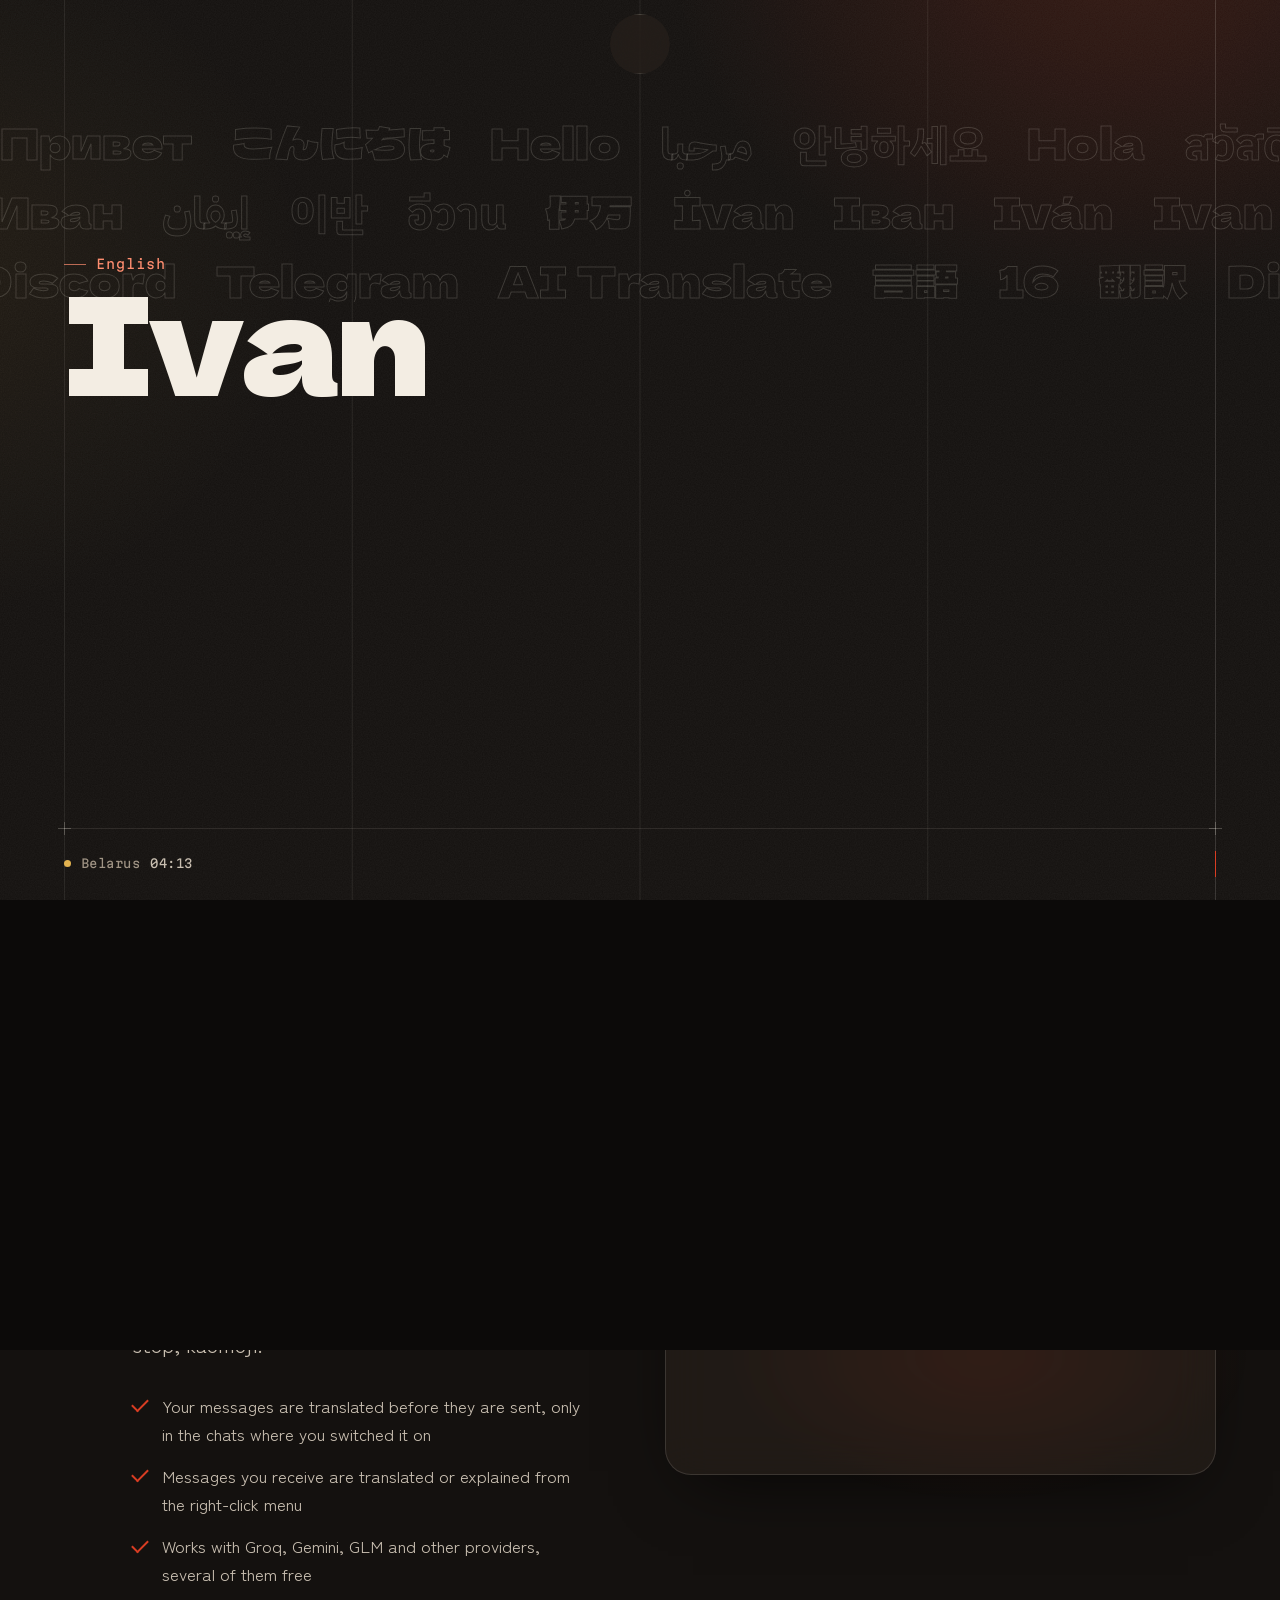
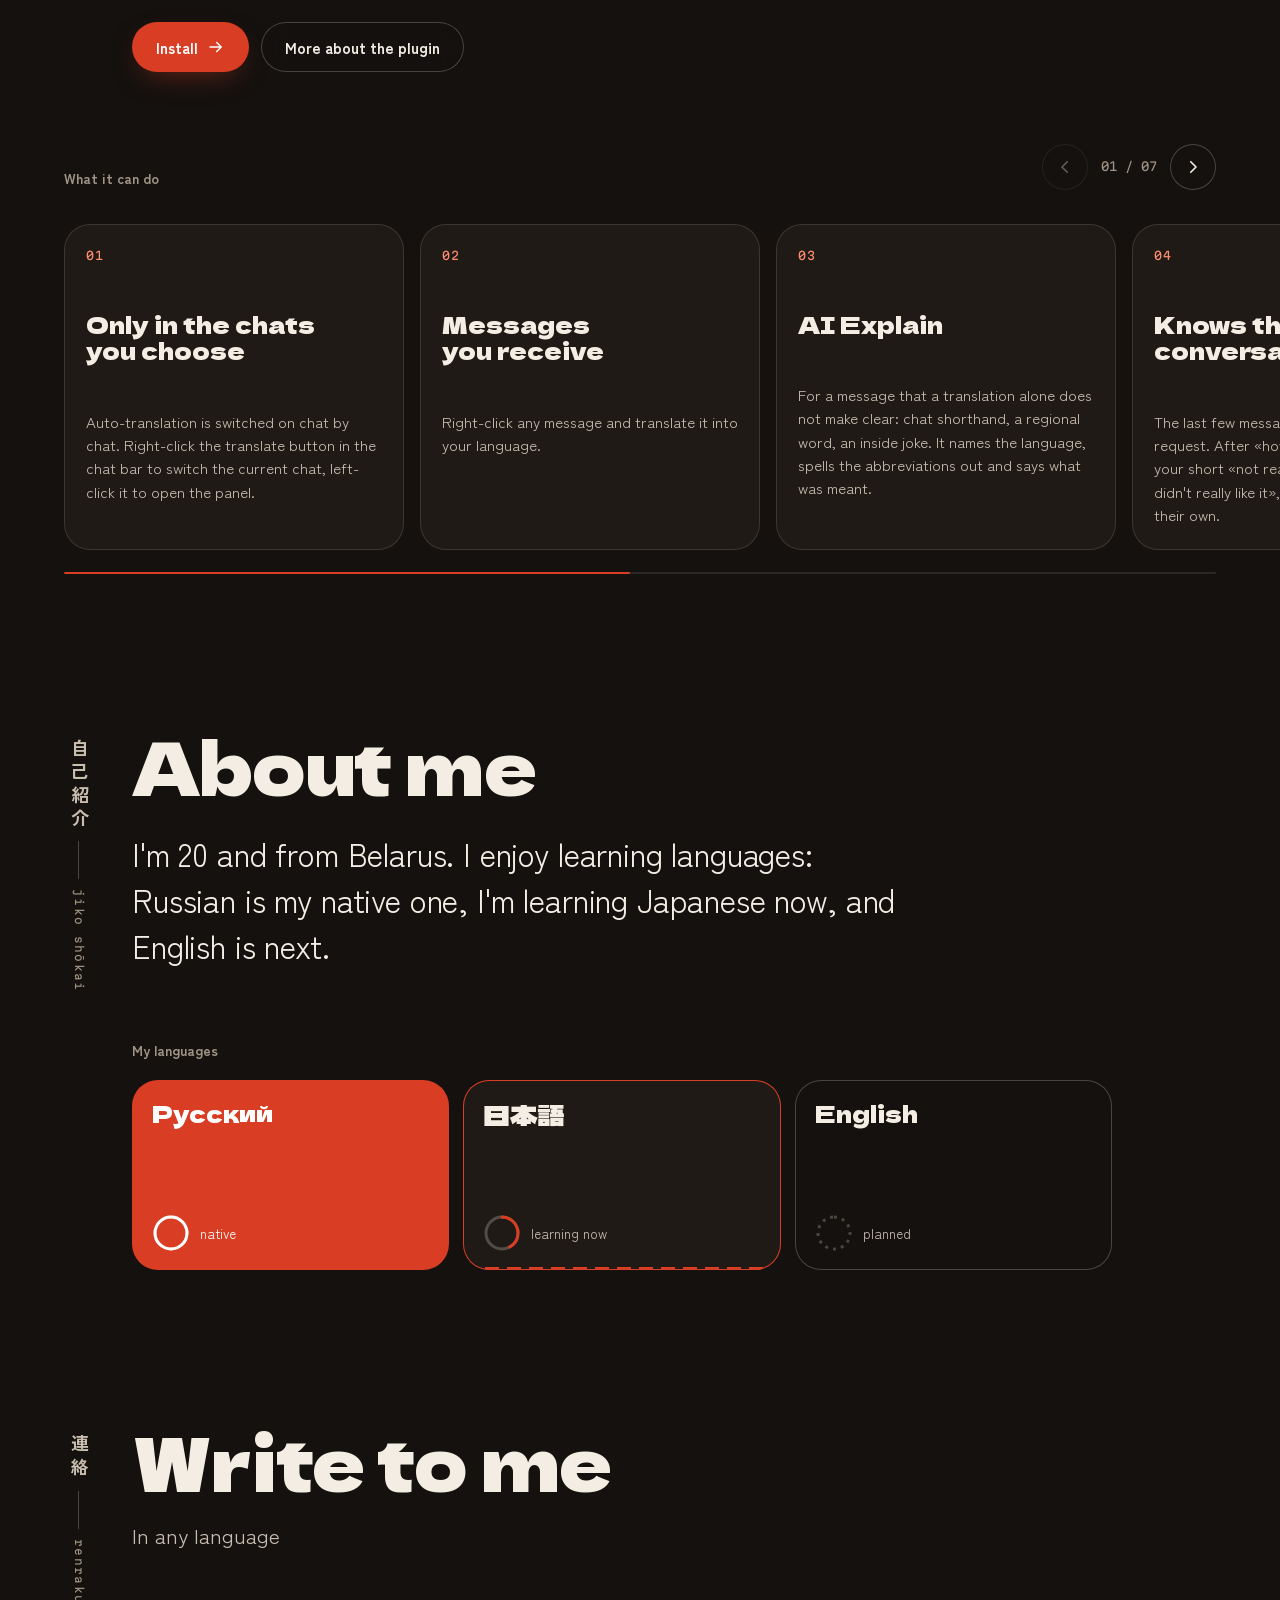
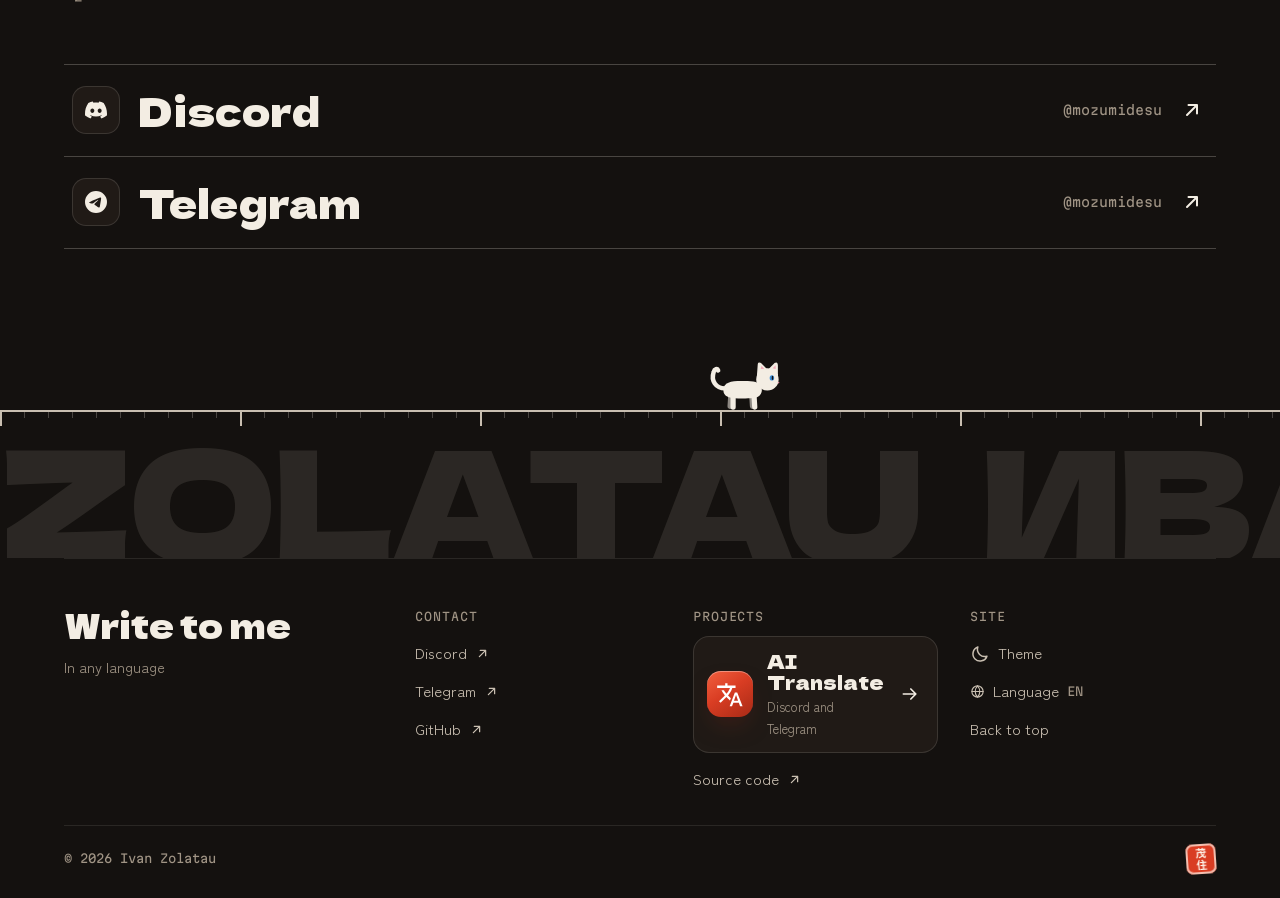
==== commit 5fbf6cb5: "Redesign phase 1b: Sumi palette, living nav, platform chooser, cat on a horizon - Palette "Sumi" for" ====
--- a/public/index.html
+++ b/public/index.html
@@ -5,12 +5,12 @@
 <meta name="viewport" content="width=device-width, initial-scale=1, viewport-fit=cover">
 <title>Ivan Zolatau</title>
 <meta name="description" content="Ivan Zolatau, a language learner from Belarus and the maker of AI Translate, a plugin for Discord and Telegram that translates your messages with AI and keeps the way you write.">
-<meta name="theme-color" content="#0D1038">
+<meta name="theme-color" content="#14110F">
 <meta property="og:type" content="website">
 <meta property="og:site_name" content="zolatau.com">
 <meta property="og:url" content="https://zolatau.com/">
 <meta property="og:title" content="Ivan Zolatau">
-<meta property="og:description" content="Language learner from Belarus. I make AI Translate, a plugin for Discord and Telegram that lets you talk to anyone, even if you don't know their language.">
+<meta property="og:description" content="I develop AI Translate, a plugin for Discord and Telegram that lets you talk to anyone, even without a shared language. I study languages myself.">
 <meta property="og:image" content="https://zolatau.com/assets/img/og-home.jpg">
 <meta property="og:image:width" content="1200">
 <meta property="og:image:height" content="630">
@@ -29,7 +29,7 @@
 if(L.indexOf(l)<0){l="en";var n=navigator.languages||[navigator.language||"en"];for(var i=0;i<n.length;i++){var b=String(n[i]).toLowerCase().split("-")[0];if(L.indexOf(b)>=0){l=b;break}}}
 d.lang=l;d.dir=l==="ar"?"rtl":"ltr";d.className+=" js"+(l!=="en"?" i18n-wait":"");
 setTimeout(function(){d.classList.remove("i18n-wait")},2500);
-var m=document.querySelector('meta[name="theme-color"]');if(m)m.content=t==="light"?"#F6F4FC":"#0D1038";})();
+var m=document.querySelector('meta[name="theme-color"]');if(m)m.content=t==="light"?"#F4EFE6":"#14110F";})();
 </script>
 <script src="assets/js/site.js" defer></script>
 <script src="assets/js/home.js" defer></script>
@@ -53,6 +53,7 @@
   <symbol id="i-gitlab" viewBox="0 0 24 24"><path d="m23.6004 9.5927-.0337-.0862L20.3.9814a.851.851 0 0 0-.3362-.405.8748.8748 0 0 0-.9997.0539.8748.8748 0 0 0-.29.4399l-2.2055 6.748H7.5375l-2.2057-6.748a.8573.8573 0 0 0-.29-.4412.8748.8748 0 0 0-.9997-.0537.8585.8585 0 0 0-.3362.4049L.4332 9.5015l-.0325.0862a6.0657 6.0657 0 0 0 2.0119 7.0105l.0113.0087.03.0213 4.976 3.7264 2.462 1.8633 1.4995 1.1321a1.0085 1.0085 0 0 0 1.2197 0l1.4995-1.1321 2.4619-1.8633 5.006-3.7489.0125-.01a6.0682 6.0682 0 0 0 2.0094-7.003z"/></symbol>
   <symbol id="i-github" viewBox="0 0 24 24"><path d="M12 .297c-6.63 0-12 5.373-12 12 0 5.303 3.438 9.8 8.205 11.385.6.113.82-.258.82-.577 0-.285-.01-1.04-.015-2.04-3.338.724-4.042-1.61-4.042-1.61C4.422 18.07 3.633 17.7 3.633 17.7c-1.087-.744.084-.729.084-.729 1.205.084 1.838 1.236 1.838 1.236 1.07 1.835 2.809 1.305 3.495.998.108-.776.417-1.305.76-1.605-2.665-.3-5.466-1.332-5.466-5.93 0-1.31.465-2.38 1.235-3.22-.135-.303-.54-1.523.105-3.176 0 0 1.005-.322 3.3 1.23.96-.267 1.98-.399 3-.405 1.02.006 2.04.138 3 .405 2.28-1.552 3.285-1.23 3.285-1.23.645 1.653.24 2.873.12 3.176.765.84 1.23 1.91 1.23 3.22 0 4.61-2.805 5.625-5.475 5.92.42.36.81 1.096.81 2.22 0 1.606-.015 2.896-.015 3.286 0 .315.21.69.825.57C20.565 22.092 24 17.592 24 12.297c0-6.627-5.373-12-12-12"/></symbol>
   <symbol id="i-chev-l" viewBox="0 0 24 24"><path d="M15 5l-7 7 7 7" fill="none" stroke="currentColor" stroke-width="2.2" stroke-linecap="round" stroke-linejoin="round"/></symbol>
+  <symbol id="i-x" viewBox="0 0 24 24"><path d="M6 6l12 12M18 6 6 18" fill="none" stroke="currentColor" stroke-width="2.2" stroke-linecap="round"/></symbol>
   <symbol id="i-chev-r" viewBox="0 0 24 24"><path d="M9 5l7 7-7 7" fill="none" stroke="currentColor" stroke-width="2.2" stroke-linecap="round" stroke-linejoin="round"/></symbol>
 </svg>
 <a class="skip" href="#main" data-i18n="common.skip">Skip to content</a>
@@ -88,12 +89,12 @@
 
 <header class="nav">
   <nav class="nav__pill glass" aria-label="Main" data-i18n-attr="aria-label:nav.label">
-    <a class="nav__mark" href="#top" aria-label="Ivan Zolatau"><span class="app-mark"><svg aria-hidden="true"><use href="#i-z"/></svg></span></a>
+    <a class="nav__mark" href="#top" aria-label="Ivan Zolatau"><span class="stamp" data-stamp aria-hidden="true"><b class="is-2">茂住</b></span></a>
     <div class="nav__links" style="--d:.05s">
       <span class="nav__blob" aria-hidden="true"></span>
-      <a href="#translate">AI Translate</a>
-      <a href="#about" data-i18n="nav.about">About</a>
-      <a href="#contact" data-i18n="nav.contact">Contact</a>
+      <a href="#translate"><span>AI Translate</span></a>
+      <a href="#about"><span data-i18n="nav.about">About</span></a>
+      <a href="#contact"><span data-i18n="nav.contact">Contact</span></a>
     </div>
     <span class="nav__sep" style="--d:.1s"></span>
     <button class="nav__btn pb" type="button" data-theme-toggle aria-label="Switch to light theme" style="--d:.15s">
@@ -105,19 +106,21 @@
       </button>
     </div>
     <button class="nav__btn nav__menu-btn pb" type="button" aria-expanded="false" aria-controls="menu" aria-label="Menu" style="--d:.25s"><span class="menu-ico"></span></button>
-    <i class="nav__progress" aria-hidden="true"></i>
   </nav>
   <ul class="lang__menu" id="lang-menu" role="listbox" aria-label="Language" data-i18n-attr="aria-label:lang.label" hidden></ul>
 </header>
 
 <div class="menu" id="menu" hidden>
   <ul class="menu__links">
-    <li><a href="#top"><span data-i18n="nav.home">Home</span></a></li>
-    <li><a href="#translate">AI Translate</a></li>
-    <li><a href="#about"><span data-i18n="nav.about">About</span></a></li>
-    <li><a href="#contact"><span data-i18n="nav.contact">Contact</span></a></li>
+    <li><a href="#top"><span data-i18n="nav.home">Home</span><i aria-hidden="true">茂住</i></a></li>
+    <li><a href="#translate"><span>AI Translate</span><i aria-hidden="true">翻訳</i></a></li>
+    <li><a href="#about"><span data-i18n="nav.about">About</span><i aria-hidden="true">自己紹介</i></a></li>
+    <li><a href="#contact"><span data-i18n="nav.contact">Contact</span><i aria-hidden="true">連絡</i></a></li>
   </ul>
-  <div class="menu__foot mono"><span><span data-i18n="home.clock">Belarus</span> <time data-clock>--:--</time></span><span>茂住</span></div>
+  <div class="menu__foot">
+    <button class="menu__ctl pb" type="button" data-theme-toggle><span class="theme-ico"><svg class="moon" aria-hidden="true"><use href="#i-moon"/></svg><svg class="sun" aria-hidden="true"><use href="#i-sun"/></svg></span><span data-i18n="foot.theme">Theme</span></button>
+    <button class="menu__ctl pb" type="button" data-lang-open aria-haspopup="listbox"><svg class="i" aria-hidden="true"><use href="#i-globe"/></svg><span data-i18n="lang.label">Language</span><span data-lang-code>EN</span></button>
+  </div>
 </div>
 
 <main id="main">
@@ -139,9 +142,9 @@
           <span class="hero__first" aria-hidden="true"><span data-name dir="auto">Ivan</span></span>
           <span class="hero__last" aria-hidden="true">Zolatau</span>
         </h1>
-        <p class="hero__lead" data-in style="--in:3" data-i18n-html="home.lead">I learn languages and make <b>AI Translate</b>, a plugin for Discord and Telegram that lets you talk to anyone, even if you don't know their language.</p>
+        <p class="hero__lead" data-in style="--in:3" data-i18n-html="home.lead">I develop <b>AI Translate</b>, a plugin for Discord and Telegram that lets you talk to anyone, even without a shared language. I study languages myself.</p>
         <div class="hero__cta" data-in style="--in:4">
-          <a class="btn btn--acc" data-link="translate" href="https://translate.zolatau.com/#install"><span data-i18n="home.ctaInstall">Install AI Translate</span><svg class="i i-arrow" aria-hidden="true"><use href="#i-arrow"/></svg></a>
+          <a class="btn btn--acc" href="#contact"><span data-i18n="home.contactTitle">Write to me</span><svg class="i i-arrow" aria-hidden="true"><use href="#i-arrow"/></svg></a>
           <a class="btn btn--ghost" href="#about" data-i18n="home.ctaAbout">About me</a>
         </div>
       </div>
@@ -153,7 +156,7 @@
             <source type="image/webp" srcset="assets/img/ivan-480.webp 480w, assets/img/ivan-720.webp 720w, assets/img/ivan-960.webp 960w" sizes="(max-width: 900px) 70vw, 420px">
             <img src="assets/img/ivan-720.webp" width="983" height="1604" alt="Ivan Zolatau smiling, in a white T-shirt" data-i18n-attr="alt:home.photoAlt" fetchpriority="high">
           </picture>
-          <img class="portrait__hanko" src="assets/img/hanko.svg" alt="" width="120" height="120">
+          <svg class="portrait__hanko" viewBox="0 0 120 120" width="120" height="120" aria-hidden="true" focusable="false"><defs><filter id="hanko-ink" x="-5%" y="-5%" width="110%" height="110%" color-interpolation-filters="sRGB"><feTurbulence type="fractalNoise" baseFrequency="0.9" numOctaves="2" seed="7" result="n"/><feDisplacementMap in="SourceGraphic" in2="n" scale="2.2" xChannelSelector="R" yChannelSelector="G" result="d"/><feTurbulence type="fractalNoise" baseFrequency="0.22" numOctaves="3" seed="11" result="s"/><feColorMatrix in="s" type="matrix" values="0 0 0 0 0  0 0 0 0 0  0 0 0 0 0  30 0 0 0 -5.4" result="speck"/><feComposite in="d" in2="speck" operator="in"/></filter></defs><g filter="url(#hanko-ink)"><rect x="6" y="6" width="108" height="108" rx="14" class="hanko__bg"/><path d="M73 50.2Q73 52.4 71.8 53.4Q70.5 54.3 68.8 54.3Q60.8 54.3 54.5 50Q49.2 53 43.3 54.4Q41.9 51.1 39.4 47.7Q39.1 51.6 38.1 54.4Q34.5 53.5 32 52.9Q29.5 52.4 27 52.1Q28 50.4 28.5 48.6Q28.9 46.9 29.1 44.2Q29.2 41.5 29.2 36.3V27.9H43.3L43.2 27H37.7V26.1H28.8V18.8H37.7V17.6H47.8V18.8H53.6V17.6H63.6V18.8H72.7V26.1H67.2Q69 26.8 71.5 28H72.8L72.8 36.3H64.4L68.3 37.7Q67.6 38.7 66.2 40.3Q69.2 40.8 72.1 41.1Q72.6 44.6 72.8 46.4Q73 48.3 73 50.2ZM53.4 26.8Q53.4 27.2 53.5 28H63.2L64.8 26.1H63.6V27H53.6V26.1H47.8V26.8ZM47.8 43.5Q45.6 40.3 44.6 36.3H39.7Q39.6 36.6 39.7 36.8Q39.7 37.1 39.7 37.3V38.4Q39.7 41.4 39.6 45.3Q44.1 44.8 47.8 43.5ZM59.3 36.3H54.8Q55.4 37.8 56.1 39.2Q57.8 37.9 59.3 36.3ZM64.8 41.8Q63.7 43.1 62.3 44.4Q63.5 44.9 65.3 45.3Q65.5 45.3 65.3 44.3Q65.2 43.3 64.8 41.8ZM62.7 92.1H73V101.6H42.3V92.1H52.4V90.3H43.2V81.3H52.4V79.1H42.6V70.6H52Q50.1 69.8 48.5 69.4Q50.6 68.6 52.2 67.9Q53.8 67.3 56.5 65.9Q58.5 66.7 60.2 67.6Q61.8 68.5 64.3 69.9L62.9 70.6H72.5V79.1H62.7V81.3H71.8V90.3H62.7ZM42.8 66.7Q42.6 72.1 42.3 75.2Q42 78.4 41.3 81V102.1H31.1V91.8Q29.8 92.4 29.4 92.4Q29.1 88.4 28.7 85.8Q28.3 83.2 27 80.2Q28.9 80.2 30 79.7Q31.1 79.2 31.5 78.4Q31.8 77.9 31.9 76.5Q32 75 32 73.1Q32 69.9 31.7 66.6Z" class="hanko__ink"/></g></svg>
         </div>
       </div>
     </div>
@@ -179,7 +182,7 @@
             <li data-i18n="home.tr3">Works with Groq, Gemini, GLM and other providers, several of them free</li>
           </ul>
           <div class="cta-row">
-            <a class="btn btn--acc" data-link="translate" href="https://translate.zolatau.com/#install"><span data-i18n="home.trInstall">Install</span><svg class="i i-arrow" aria-hidden="true"><use href="#i-arrow"/></svg></a>
+            <button class="btn btn--acc" type="button" data-pick aria-haspopup="dialog" aria-expanded="false" aria-controls="pick"><span data-i18n="home.trInstall">Install</span><svg class="i i-arrow" aria-hidden="true"><use href="#i-arrow"/></svg></button>
             <a class="btn btn--ghost" data-link="translate" href="https://translate.zolatau.com/" data-i18n="home.trMore">More about the plugin</a>
           </div>
         </div>
@@ -308,12 +311,10 @@
           <li><a class="pb" href="https://github.com/mozumidesu" target="_blank" rel="noopener">GitHub<svg class="i" aria-hidden="true"><use href="#i-arrow-up"/></svg></a></li>
         </ul>
       </nav>
-      <nav class="footer__col" aria-labelledby="f-translate">
-        <h2 id="f-translate">AI Translate</h2>
+      <nav class="footer__col footer__col--proj" aria-labelledby="f-proj">
+        <h2 id="f-proj" data-i18n="foot.projects">Projects</h2>
         <ul>
-          <li><a class="pb" data-link="translate" href="https://translate.zolatau.com/"><span data-i18n="foot.all">All platforms</span></a></li>
-          <li><a class="pb" data-link="translate" href="https://translate.zolatau.com/#install">Discord</a></li>
-          <li><a class="pb" data-link="translate" href="https://translate.zolatau.com/#telegram">Telegram</a></li>
+          <li><button class="proj pb" type="button" data-pick aria-haspopup="dialog" aria-expanded="false" aria-controls="pick"><span class="app-mark" aria-hidden="true"><svg><use href="#i-translate"/></svg></span><span><b>AI Translate</b><small data-i18n="foot.projNote">Discord and Telegram</small></span><svg class="i" aria-hidden="true"><use href="#i-arrow"/></svg></button></li>
           <li><a class="pb" href="https://github.com/mozumidesu/ai-translate" target="_blank" rel="noopener"><span data-i18n="tr.hSource">Source code</span><svg class="i" aria-hidden="true"><use href="#i-arrow-up"/></svg></a></li>
         </ul>
       </nav>
@@ -326,8 +327,20 @@
         </ul>
       </div>
     </div>
-    <div class="footer__base"><span>© 2026 Ivan Zolatau</span><span><span data-i18n="home.clock">Belarus</span> <time data-clock>--:--</time></span></div>
+    <div class="footer__base"><span>© 2026 Ivan Zolatau</span><span class="stamp" aria-hidden="true"><b class="is-2">茂住</b></span></div>
   </div>
 </footer>
+
+<dialog class="pick" id="pick" aria-labelledby="pick-title">
+  <div class="pick__box">
+    <p class="pick__kicker">AI Translate</p>
+    <h2 id="pick-title" data-i18n="pick.title">Where do you chat?</h2>
+    <ul class="pick__list">
+      <li><a class="pick__opt pb" href="https://zolatau.com/discord"><span class="pick__ico"><svg class="i" aria-hidden="true"><use href="#i-discord"/></svg></span><span><b>Discord</b><small data-i18n="pick.discord">The app on Windows, macOS and Linux, or in a browser</small></span><svg class="i" aria-hidden="true"><use href="#i-arrow"/></svg></a></li>
+      <li><a class="pick__opt pb" href="https://zolatau.com/telegram"><span class="pick__ico"><svg class="i" aria-hidden="true"><use href="#i-telegram"/></svg></span><span><b>Telegram</b><small data-i18n="pick.telegram">Telegram Web in a desktop browser</small></span><svg class="i" aria-hidden="true"><use href="#i-arrow"/></svg></a></li>
+    </ul>
+    <button class="pick__close pb" type="button" data-pick-close aria-label="Close" data-i18n-attr="aria-label:common.close"><svg class="i" aria-hidden="true"><use href="#i-x"/></svg></button>
+  </div>
+</dialog>
 </body>
 </html>
--- a/public/assets/css/fonts.css
+++ b/public/assets/css/fonts.css
@@ -5,34 +5,34 @@
 @font-face{font-family:"ZL Display";src:url(../fonts/dela-latin.woff2) format("woff2");font-weight:400;font-style:normal;font-display:swap;unicode-range:U+0000-00FF,U+0131,U+0152-0153,U+02BB-02BC,U+02C6,U+02DA,U+02DC,U+0304,U+0308,U+0329,U+2000-206F,U+20AC,U+2122,U+2191,U+2193,U+2212,U+2215,U+FEFF,U+FFFD;}
 @font-face{font-family:"ZL Display";src:url(../fonts/plexar-arabic-700.woff2) format("woff2");font-weight:400;font-style:normal;font-display:swap;unicode-range:U+0600-06FF,U+0750-077F,U+0870-088E,U+0890-0891,U+0897-08E1,U+08E3-08FF,U+200C-200E,U+2010-2011,U+204F,U+2E41,U+FB50-FDFF,U+FE70-FE74,U+FE76-FEFC,U+102E0-102FB,U+10E60-10E7E,U+10EC2-10EC4,U+10EFC-10EFF,U+1EE00-1EE03,U+1EE05-1EE1F,U+1EE21-1EE22,U+1EE24,U+1EE27,U+1EE29-1EE32,U+1EE34-1EE37,U+1EE39,U+1EE3B,U+1EE42,U+1EE47,U+1EE49,U+1EE4B,U+1EE4D-1EE4F,U+1EE51-1EE52,U+1EE54,U+1EE57,U+1EE59,U+1EE5B,U+1EE5D,U+1EE5F,U+1EE61-1EE62,U+1EE64,U+1EE67-1EE6A,U+1EE6C-1EE72,U+1EE74-1EE77,U+1EE79-1EE7C,U+1EE7E,U+1EE80-1EE89,U+1EE8B-1EE9B,U+1EEA1-1EEA3,U+1EEA5-1EEA9,U+1EEAB-1EEBB,U+1EEF0-1EEF1;}
 @font-face{font-family:"ZL Display";src:url(../fonts/plexth-thai-700.woff2) format("woff2");font-weight:400;font-style:normal;font-display:swap;unicode-range:U+02D7,U+0303,U+0331,U+0E01-0E5B,U+200C-200D,U+25CC;}
-@font-face{font-family:"ZL Display";src:url(../fonts/plexkr-korean-700.woff2) format("woff2");font-weight:400;font-style:normal;font-display:swap;unicode-range:U+AC00-AC01,U+AC04,U+AC10-AC11,U+AC19,U+AC1C,U+AC70,U+AC74,U+AC78,U+AC83,U+AC8C,U+ACA8,U+ACBD,U+ACC4,U+ACE0,U+ACF3,U+ACF5,U+ACFC,U+AD00,U+AD50,U+AD6C-AD6D,U+AD74,U+AD8C,U+ADF8,U+ADFC,U+AE00,U+AE08,U+AE0B,U+AE30,U+AE38,U+AE41,U+AE4C,U+AE54,U+AEBC,U+AECF,U+AED8,U+AFB8,U+AFC0,U+B010,U+B05D,U+B098,U+B0A0,U+B0A8-B0A9,U+B0B1,U+B0B4,U+B0B8,U+B108,U+B110,U+B118,U+B123-B124,U+B137,U+B155,U+B18D,U+B204,U+B274,U+B290,U+B294,U+B298,U+B2A5,U+B2C8,U+B2D9,U+B2E4,U+B2E8,U+B2EB,U+B2F4,U+B2F9,U+B2FF-B300,U+B354,U+B370,U+B378,U+B3C4,U+B3C8,U+B3CC,U+B3D9,U+B3FC,U+B418,U+B41C,U+B420,U+B429,U+B450,U+B458,U+B461,U+B4A4,U+B4DC,U+B4E0,U+B4E4,U+B4ED,U+B4F1,U+B514,U+B52A,U+B530,U+B54C,U+B560,U+B5A4,U+B610,U+B6F0,U+B73B,U+B77C-B77D,U+B78C,U+B798,U+B7A8,U+B7AB,U+B7EC,U+B7F0,U+B807,U+B824-B825,U+B839,U+B840,U+B85C,U+B8CC,U+B8E8,U+B958,U+B974,U+B978,U+B97C,U+B984-B985,U+B9AC-B9AD,U+B9B0,U+B9BD,U+B9C8-B9C9,U+B9CC,U+B9D0,U+B9E8,U+BA4B,U+BA54,U+BA70,U+BA74,U+BA85,U+BA87,U+BAA8,U+BAB0,U+BB34,U+BB38,U+BB3B-BB3C,U+BBC0,U+BBF8-BBF9,U+BBFC,U+BC00,U+BC14,U+BC18,U+BC1B,U+BC1D,U+BC24,U+BC29,U+BC30-BC31,U+BC84,U+BC88,U+BC95,U+BCA8,U+BCC4,U+BCF4-BCF5,U+BCF8,U+BCFC,U+BD09,U+BD10,U+BD24,U+BD80,U+BD84,U+BD99,U+BE0C,U+BE44,U+BE4C,U+BE68,U+BFD0,U+C0AC-C0AD,U+C0B0,U+C0B4,U+C0C1,U+C0C8,U+C0DD,U+C0F7,U+C11C-C11D,U+C120,U+C124,U+C131,U+C138,U+C154,U+C18C-C18D,U+C190,U+C194,U+C1A1,U+C218,U+C26C,U+C2A4,U+C2A8,U+C2AC,U+C2B5,U+C2DC-C2DD,U+C2E0,U+C2E4,U+C2F8,U+C4F0,U+C4F4,U+C4F8,U+C501,U+C544,U+C548,U+C54A,U+C54C,U+C558,U+C571,U+C57C-C57D,U+C591,U+C5B4,U+C5B8,U+C5BC,U+C5C4-C5C8,U+C5D0,U+C5D4,U+C5EC-C5ED,U+C5F0,U+C5F4,U+C5FD,U+C601,U+C608,U+C624,U+C639,U+C640,U+C67C,U+C694,U+C6A9,U+C6B0,U+C6B4,U+C6B8,U+C6C3,U+C6CC,U+C6D0,U+C6E0,U+C6F9,U+C704,U+C720,U+C73C,U+C740,U+C744,U+C74C,U+C758,U+C774,U+C778,U+C77C-C77D,U+C783-C785,U+C788,U+C790-C791,U+C798,U+C7A1,U+C7A5,U+C7AC,U+C800-C801,U+C804,U+C808,U+C811,U+C815,U+C81C,U+C838,U+C84C,U+C870,U+C880,U+C88B-C88C,U+C8FC,U+C900,U+C904,U+C90D,U+C911,U+C990,U+C9C0-C9C1,U+C9C4,U+C9C8,U+C9D0-C9D1,U+C9DC,U+C9E7,U+CABD,U+CC3E,U+CC44,U+CC98,U+CCA8,U+CCAD,U+CCB4,U+CCD0,U+CD5C,U+CD9C,U+CE20,U+CE58,U+CE68-CE69,U+CEF4,U+CF1C,U+CF20,U+CF2D,U+CF54,U+CF58,U+D06C,U+D074,U+D0A4,U+D0C0,U+D0DD,U+D0ED,U+D130,U+D14C,U+D15C,U+D1A0,U+D1B5,U+D22C,U+D2B8,U+D2BC,U+D2F0-D2F1,U+D305,U+D30C,U+D310,U+D328,U+D398,U+D3F0,U+D3F4,U+D3FC,U+D45C,U+D480,U+D4E8,U+D504,U+D508,U+D50C,U+D558,U+D55C,U+D560,U+D568-D569,U+D574,U+D588-D589,U+D5C8,U+D600,U+D604,U+D638,U+D63C,U+D648,U+D654-D655,U+D658,U+D68D,U+D6C4,U+D734,U+D750,U+D770,U+D788,U+D78C;}
+@font-face{font-family:"ZL Display";src:url(../fonts/plexkr-korean-700.woff2) format("woff2");font-weight:400;font-style:normal;font-display:swap;unicode-range:U+AC00-AC01,U+AC04,U+AC10-AC11,U+AC19,U+AC1C,U+AC70,U+AC74,U+AC78,U+AC83,U+AC8C,U+ACA8,U+ACBD,U+ACC4,U+ACE0,U+ACF3,U+ACF5,U+ACFC,U+AD00,U+AD50,U+AD6C-AD6D,U+AD74,U+AD8C,U+ADF8,U+ADFC,U+AE00,U+AE08,U+AE0B,U+AE30,U+AE38,U+AE41,U+AE4C,U+AE54,U+AEBC,U+AECF,U+AED8,U+AFB8,U+AFC0,U+B010,U+B05D,U+B098,U+B0A0,U+B0A8-B0A9,U+B0B1,U+B0B4,U+B0B8,U+B108,U+B110,U+B118,U+B123-B124,U+B137,U+B155,U+B18D,U+B204,U+B274,U+B290,U+B294,U+B298,U+B2A5,U+B2C8,U+B2D9,U+B2E4,U+B2E8,U+B2EB,U+B2F4,U+B2F9,U+B2FF-B300,U+B354,U+B370,U+B378,U+B3C4,U+B3C8,U+B3CC,U+B3D9,U+B3FC,U+B418,U+B41C,U+B420,U+B429,U+B450,U+B458,U+B461,U+B4A4,U+B4DC,U+B4E0,U+B4E4,U+B4ED,U+B4F1,U+B514,U+B52A,U+B530,U+B54C,U+B560,U+B5A4,U+B610,U+B6F0,U+B73B,U+B77C-B77D,U+B78C,U+B798,U+B7A8,U+B7AB,U+B7EC,U+B7F0,U+B807,U+B824-B825,U+B839,U+B840,U+B85C,U+B8CC,U+B8E8,U+B958,U+B974,U+B978,U+B97C,U+B984-B985,U+B9AC-B9AD,U+B9B0,U+B9BD,U+B9C8-B9C9,U+B9CC,U+B9D0,U+B9E8,U+BA4B,U+BA54,U+BA70,U+BA74,U+BA85,U+BA87,U+BAA8,U+BAB0,U+BB34,U+BB38,U+BB3B-BB3C,U+BBC0,U+BBF8-BBF9,U+BBFC,U+BC00,U+BC14,U+BC18,U+BC1B-BC1D,U+BC24,U+BC29,U+BC30-BC31,U+BC84,U+BC88,U+BC95,U+BCA8,U+BCC4,U+BCF4-BCF5,U+BCF8,U+BCFC,U+BD09,U+BD10,U+BD24,U+BD80,U+BD84,U+BD99,U+BE0C,U+BE44,U+BE4C,U+BE68,U+BFD0,U+C0AC-C0AD,U+C0B0,U+C0B4,U+C0C1,U+C0C8,U+C0DD,U+C0F7,U+C11C-C11D,U+C120,U+C124,U+C131,U+C138,U+C154,U+C18C-C18D,U+C190,U+C194,U+C1A1,U+C218,U+C26C,U+C2A4,U+C2A8,U+C2AC,U+C2B5,U+C2DC-C2DD,U+C2E0,U+C2E4,U+C2F8,U+C4F0,U+C4F4,U+C4F8,U+C501,U+C544,U+C548,U+C54A,U+C54C,U+C558,U+C571,U+C57C-C57D,U+C591,U+C5B4,U+C5B8,U+C5BC,U+C5C4-C5C8,U+C5D0,U+C5D4,U+C5EC-C5ED,U+C5F0,U+C5F4,U+C5FD,U+C601,U+C608,U+C624,U+C639,U+C640,U+C67C,U+C694,U+C6A9,U+C6B0,U+C6B4,U+C6B8,U+C6C3,U+C6CC,U+C6D0,U+C6E0,U+C6F9,U+C704,U+C720,U+C73C,U+C740,U+C744,U+C74C,U+C758,U+C774,U+C778,U+C77C-C77D,U+C783-C785,U+C788,U+C790-C791,U+C798,U+C7A1,U+C7A5,U+C7AC,U+C800-C801,U+C804,U+C808,U+C811,U+C815,U+C81C-C81D,U+C838,U+C84C,U+C870,U+C880,U+C88B-C88C,U+C8FC,U+C900,U+C904,U+C90D,U+C911,U+C990,U+C9C0-C9C1,U+C9C4,U+C9C8,U+C9D0-C9D1,U+C9DC,U+C9E7,U+CABD,U+CC3E,U+CC44,U+CC98,U+CCA8,U+CCAD,U+CCB4,U+CCD0,U+CD5C,U+CD9C,U+CE20,U+CE58,U+CE68-CE69,U+CEF4,U+CF1C,U+CF20,U+CF2D,U+CF54,U+CF58,U+D06C,U+D074,U+D0A4,U+D0C0,U+D0DD,U+D0ED,U+D130,U+D14C,U+D15C,U+D1A0,U+D1B5,U+D22C,U+D2B8,U+D2BC,U+D2F0-D2F1,U+D305,U+D30C,U+D310,U+D328,U+D398,U+D3F0,U+D3F4,U+D3FC,U+D45C,U+D480,U+D4E8,U+D504,U+D508,U+D50C,U+D558,U+D55C,U+D560,U+D568-D569,U+D574,U+D588-D589,U+D5C8,U+D600,U+D604,U+D638,U+D63C,U+D648,U+D654-D655,U+D658,U+D68D,U+D6C4,U+D734,U+D750,U+D770,U+D788,U+D78C;}
 @font-face{font-family:"ZL Display Latin";src:url(../fonts/dela-cyrillic.woff2) format("woff2");font-weight:400;font-style:normal;font-display:swap;unicode-range:U+0301,U+0400-045F,U+0490-0491,U+04B0-04B1,U+2116;}
 @font-face{font-family:"ZL Display Latin";src:url(../fonts/dela-vietnamese.woff2) format("woff2");font-weight:400;font-style:normal;font-display:swap;unicode-range:U+0102-0103,U+0110-0111,U+0128-0129,U+0168-0169,U+01A0-01A1,U+01AF-01B0,U+0300-0301,U+0303-0304,U+0308-0309,U+0323,U+0329,U+1EA0-1EF9,U+20AB;}
 @font-face{font-family:"ZL Display Latin";src:url(../fonts/dela-latin-ext.woff2) format("woff2");font-weight:400;font-style:normal;font-display:swap;unicode-range:U+0100-02BA,U+02BD-02C5,U+02C7-02CC,U+02CE-02D7,U+02DD-02FF,U+0304,U+0308,U+0329,U+1D00-1DBF,U+1E00-1E9F,U+1EF2-1EFF,U+2020,U+20A0-20AB,U+20AD-20C0,U+2113,U+2C60-2C7F,U+A720-A7FF;}
 @font-face{font-family:"ZL Display Latin";src:url(../fonts/dela-latin.woff2) format("woff2");font-weight:400;font-style:normal;font-display:swap;unicode-range:U+0000-00FF,U+0131,U+0152-0153,U+02BB-02BC,U+02C6,U+02DA,U+02DC,U+0304,U+0308,U+0329,U+2000-206F,U+20AC,U+2122,U+2191,U+2193,U+2212,U+2215,U+FEFF,U+FFFD;}
 @font-face{font-family:"ZL Display Latin";src:url(../fonts/plexar-arabic-700.woff2) format("woff2");font-weight:400;font-style:normal;font-display:swap;unicode-range:U+0600-06FF,U+0750-077F,U+0870-088E,U+0890-0891,U+0897-08E1,U+08E3-08FF,U+200C-200E,U+2010-2011,U+204F,U+2E41,U+FB50-FDFF,U+FE70-FE74,U+FE76-FEFC,U+102E0-102FB,U+10E60-10E7E,U+10EC2-10EC4,U+10EFC-10EFF,U+1EE00-1EE03,U+1EE05-1EE1F,U+1EE21-1EE22,U+1EE24,U+1EE27,U+1EE29-1EE32,U+1EE34-1EE37,U+1EE39,U+1EE3B,U+1EE42,U+1EE47,U+1EE49,U+1EE4B,U+1EE4D-1EE4F,U+1EE51-1EE52,U+1EE54,U+1EE57,U+1EE59,U+1EE5B,U+1EE5D,U+1EE5F,U+1EE61-1EE62,U+1EE64,U+1EE67-1EE6A,U+1EE6C-1EE72,U+1EE74-1EE77,U+1EE79-1EE7C,U+1EE7E,U+1EE80-1EE89,U+1EE8B-1EE9B,U+1EEA1-1EEA3,U+1EEA5-1EEA9,U+1EEAB-1EEBB,U+1EEF0-1EEF1;}
 @font-face{font-family:"ZL Display Latin";src:url(../fonts/plexth-thai-700.woff2) format("woff2");font-weight:400;font-style:normal;font-display:swap;unicode-range:U+02D7,U+0303,U+0331,U+0E01-0E5B,U+200C-200D,U+25CC;}
-@font-face{font-family:"ZL Display Latin";src:url(../fonts/plexkr-korean-700.woff2) format("woff2");font-weight:400;font-style:normal;font-display:swap;unicode-range:U+AC00-AC01,U+AC04,U+AC10-AC11,U+AC19,U+AC1C,U+AC70,U+AC74,U+AC78,U+AC83,U+AC8C,U+ACA8,U+ACBD,U+ACC4,U+ACE0,U+ACF3,U+ACF5,U+ACFC,U+AD00,U+AD50,U+AD6C-AD6D,U+AD74,U+AD8C,U+ADF8,U+ADFC,U+AE00,U+AE08,U+AE0B,U+AE30,U+AE38,U+AE41,U+AE4C,U+AE54,U+AEBC,U+AECF,U+AED8,U+AFB8,U+AFC0,U+B010,U+B05D,U+B098,U+B0A0,U+B0A8-B0A9,U+B0B1,U+B0B4,U+B0B8,U+B108,U+B110,U+B118,U+B123-B124,U+B137,U+B155,U+B18D,U+B204,U+B274,U+B290,U+B294,U+B298,U+B2A5,U+B2C8,U+B2D9,U+B2E4,U+B2E8,U+B2EB,U+B2F4,U+B2F9,U+B2FF-B300,U+B354,U+B370,U+B378,U+B3C4,U+B3C8,U+B3CC,U+B3D9,U+B3FC,U+B418,U+B41C,U+B420,U+B429,U+B450,U+B458,U+B461,U+B4A4,U+B4DC,U+B4E0,U+B4E4,U+B4ED,U+B4F1,U+B514,U+B52A,U+B530,U+B54C,U+B560,U+B5A4,U+B610,U+B6F0,U+B73B,U+B77C-B77D,U+B78C,U+B798,U+B7A8,U+B7AB,U+B7EC,U+B7F0,U+B807,U+B824-B825,U+B839,U+B840,U+B85C,U+B8CC,U+B8E8,U+B958,U+B974,U+B978,U+B97C,U+B984-B985,U+B9AC-B9AD,U+B9B0,U+B9BD,U+B9C8-B9C9,U+B9CC,U+B9D0,U+B9E8,U+BA4B,U+BA54,U+BA70,U+BA74,U+BA85,U+BA87,U+BAA8,U+BAB0,U+BB34,U+BB38,U+BB3B-BB3C,U+BBC0,U+BBF8-BBF9,U+BBFC,U+BC00,U+BC14,U+BC18,U+BC1B,U+BC1D,U+BC24,U+BC29,U+BC30-BC31,U+BC84,U+BC88,U+BC95,U+BCA8,U+BCC4,U+BCF4-BCF5,U+BCF8,U+BCFC,U+BD09,U+BD10,U+BD24,U+BD80,U+BD84,U+BD99,U+BE0C,U+BE44,U+BE4C,U+BE68,U+BFD0,U+C0AC-C0AD,U+C0B0,U+C0B4,U+C0C1,U+C0C8,U+C0DD,U+C0F7,U+C11C-C11D,U+C120,U+C124,U+C131,U+C138,U+C154,U+C18C-C18D,U+C190,U+C194,U+C1A1,U+C218,U+C26C,U+C2A4,U+C2A8,U+C2AC,U+C2B5,U+C2DC-C2DD,U+C2E0,U+C2E4,U+C2F8,U+C4F0,U+C4F4,U+C4F8,U+C501,U+C544,U+C548,U+C54A,U+C54C,U+C558,U+C571,U+C57C-C57D,U+C591,U+C5B4,U+C5B8,U+C5BC,U+C5C4-C5C8,U+C5D0,U+C5D4,U+C5EC-C5ED,U+C5F0,U+C5F4,U+C5FD,U+C601,U+C608,U+C624,U+C639,U+C640,U+C67C,U+C694,U+C6A9,U+C6B0,U+C6B4,U+C6B8,U+C6C3,U+C6CC,U+C6D0,U+C6E0,U+C6F9,U+C704,U+C720,U+C73C,U+C740,U+C744,U+C74C,U+C758,U+C774,U+C778,U+C77C-C77D,U+C783-C785,U+C788,U+C790-C791,U+C798,U+C7A1,U+C7A5,U+C7AC,U+C800-C801,U+C804,U+C808,U+C811,U+C815,U+C81C,U+C838,U+C84C,U+C870,U+C880,U+C88B-C88C,U+C8FC,U+C900,U+C904,U+C90D,U+C911,U+C990,U+C9C0-C9C1,U+C9C4,U+C9C8,U+C9D0-C9D1,U+C9DC,U+C9E7,U+CABD,U+CC3E,U+CC44,U+CC98,U+CCA8,U+CCAD,U+CCB4,U+CCD0,U+CD5C,U+CD9C,U+CE20,U+CE58,U+CE68-CE69,U+CEF4,U+CF1C,U+CF20,U+CF2D,U+CF54,U+CF58,U+D06C,U+D074,U+D0A4,U+D0C0,U+D0DD,U+D0ED,U+D130,U+D14C,U+D15C,U+D1A0,U+D1B5,U+D22C,U+D2B8,U+D2BC,U+D2F0-D2F1,U+D305,U+D30C,U+D310,U+D328,U+D398,U+D3F0,U+D3F4,U+D3FC,U+D45C,U+D480,U+D4E8,U+D504,U+D508,U+D50C,U+D558,U+D55C,U+D560,U+D568-D569,U+D574,U+D588-D589,U+D5C8,U+D600,U+D604,U+D638,U+D63C,U+D648,U+D654-D655,U+D658,U+D68D,U+D6C4,U+D734,U+D750,U+D770,U+D788,U+D78C;}
+@font-face{font-family:"ZL Display Latin";src:url(../fonts/plexkr-korean-700.woff2) format("woff2");font-weight:400;font-style:normal;font-display:swap;unicode-range:U+AC00-AC01,U+AC04,U+AC10-AC11,U+AC19,U+AC1C,U+AC70,U+AC74,U+AC78,U+AC83,U+AC8C,U+ACA8,U+ACBD,U+ACC4,U+ACE0,U+ACF3,U+ACF5,U+ACFC,U+AD00,U+AD50,U+AD6C-AD6D,U+AD74,U+AD8C,U+ADF8,U+ADFC,U+AE00,U+AE08,U+AE0B,U+AE30,U+AE38,U+AE41,U+AE4C,U+AE54,U+AEBC,U+AECF,U+AED8,U+AFB8,U+AFC0,U+B010,U+B05D,U+B098,U+B0A0,U+B0A8-B0A9,U+B0B1,U+B0B4,U+B0B8,U+B108,U+B110,U+B118,U+B123-B124,U+B137,U+B155,U+B18D,U+B204,U+B274,U+B290,U+B294,U+B298,U+B2A5,U+B2C8,U+B2D9,U+B2E4,U+B2E8,U+B2EB,U+B2F4,U+B2F9,U+B2FF-B300,U+B354,U+B370,U+B378,U+B3C4,U+B3C8,U+B3CC,U+B3D9,U+B3FC,U+B418,U+B41C,U+B420,U+B429,U+B450,U+B458,U+B461,U+B4A4,U+B4DC,U+B4E0,U+B4E4,U+B4ED,U+B4F1,U+B514,U+B52A,U+B530,U+B54C,U+B560,U+B5A4,U+B610,U+B6F0,U+B73B,U+B77C-B77D,U+B78C,U+B798,U+B7A8,U+B7AB,U+B7EC,U+B7F0,U+B807,U+B824-B825,U+B839,U+B840,U+B85C,U+B8CC,U+B8E8,U+B958,U+B974,U+B978,U+B97C,U+B984-B985,U+B9AC-B9AD,U+B9B0,U+B9BD,U+B9C8-B9C9,U+B9CC,U+B9D0,U+B9E8,U+BA4B,U+BA54,U+BA70,U+BA74,U+BA85,U+BA87,U+BAA8,U+BAB0,U+BB34,U+BB38,U+BB3B-BB3C,U+BBC0,U+BBF8-BBF9,U+BBFC,U+BC00,U+BC14,U+BC18,U+BC1B-BC1D,U+BC24,U+BC29,U+BC30-BC31,U+BC84,U+BC88,U+BC95,U+BCA8,U+BCC4,U+BCF4-BCF5,U+BCF8,U+BCFC,U+BD09,U+BD10,U+BD24,U+BD80,U+BD84,U+BD99,U+BE0C,U+BE44,U+BE4C,U+BE68,U+BFD0,U+C0AC-C0AD,U+C0B0,U+C0B4,U+C0C1,U+C0C8,U+C0DD,U+C0F7,U+C11C-C11D,U+C120,U+C124,U+C131,U+C138,U+C154,U+C18C-C18D,U+C190,U+C194,U+C1A1,U+C218,U+C26C,U+C2A4,U+C2A8,U+C2AC,U+C2B5,U+C2DC-C2DD,U+C2E0,U+C2E4,U+C2F8,U+C4F0,U+C4F4,U+C4F8,U+C501,U+C544,U+C548,U+C54A,U+C54C,U+C558,U+C571,U+C57C-C57D,U+C591,U+C5B4,U+C5B8,U+C5BC,U+C5C4-C5C8,U+C5D0,U+C5D4,U+C5EC-C5ED,U+C5F0,U+C5F4,U+C5FD,U+C601,U+C608,U+C624,U+C639,U+C640,U+C67C,U+C694,U+C6A9,U+C6B0,U+C6B4,U+C6B8,U+C6C3,U+C6CC,U+C6D0,U+C6E0,U+C6F9,U+C704,U+C720,U+C73C,U+C740,U+C744,U+C74C,U+C758,U+C774,U+C778,U+C77C-C77D,U+C783-C785,U+C788,U+C790-C791,U+C798,U+C7A1,U+C7A5,U+C7AC,U+C800-C801,U+C804,U+C808,U+C811,U+C815,U+C81C-C81D,U+C838,U+C84C,U+C870,U+C880,U+C88B-C88C,U+C8FC,U+C900,U+C904,U+C90D,U+C911,U+C990,U+C9C0-C9C1,U+C9C4,U+C9C8,U+C9D0-C9D1,U+C9DC,U+C9E7,U+CABD,U+CC3E,U+CC44,U+CC98,U+CCA8,U+CCAD,U+CCB4,U+CCD0,U+CD5C,U+CD9C,U+CE20,U+CE58,U+CE68-CE69,U+CEF4,U+CF1C,U+CF20,U+CF2D,U+CF54,U+CF58,U+D06C,U+D074,U+D0A4,U+D0C0,U+D0DD,U+D0ED,U+D130,U+D14C,U+D15C,U+D1A0,U+D1B5,U+D22C,U+D2B8,U+D2BC,U+D2F0-D2F1,U+D305,U+D30C,U+D310,U+D328,U+D398,U+D3F0,U+D3F4,U+D3FC,U+D45C,U+D480,U+D4E8,U+D504,U+D508,U+D50C,U+D558,U+D55C,U+D560,U+D568-D569,U+D574,U+D588-D589,U+D5C8,U+D600,U+D604,U+D638,U+D63C,U+D648,U+D654-D655,U+D658,U+D68D,U+D6C4,U+D734,U+D750,U+D770,U+D788,U+D78C;}
 @font-face{font-family:"ZL Display";src:url(../fonts/dela-ja-decor.woff2) format("woff2");font-weight:400;font-style:normal;font-display:swap;unicode-range:U+3053,U+3061,U+306B,U+306F,U+3093,U+30A1-30A2,U+30A4,U+30A6,U+30A8,U+30AA-30AB,U+30AD,U+30AF,U+30B1,U+30B3,U+30B5,U+30B7,U+30B9,U+30BB,U+30BD,U+30BF,U+30C1,U+30C4,U+30C6,U+30C8,U+30CA-30CF,U+30D2,U+30D5,U+30D8,U+30DB,U+30DE-30E2,U+30E4,U+30E6,U+30E8-30ED,U+30EF,U+30F3-30F4,U+4E07,U+4E2D,U+4EBA,U+4ECB,U+4F0A,U+4F4F,U+5165,U+52A9,U+53E3,U+554F,U+571F,U+5831,U+5927,U+597D,U+5B57,U+5C0E-5C0F,U+5C71,U+5DDD,U+5DF1,U+5FC3,U+624B,U+6587,U+65E5,U+6708,U+6728,U+672C,U+6A5F,U+6B73,U+6C34,U+706B,U+76EE,U+7D39,U+7D61,U+7FFB,U+8033,U+80FD,U+81EA,U+8302,U+8A00,U+8A33,U+8A71,U+8A9E,U+8CEA,U+9023,U+91D1,U+9375,U+96FB,U+97F3;}
-@font-face{font-family:"ZL Display";src:url(../fonts/dela-ja.woff2) format("woff2");font-weight:400;font-style:normal;font-display:swap;unicode-range:U+3000-3003,U+3005-3012,U+3014-3019,U+301C,U+3041-3052,U+3054-3060,U+3062-306A,U+306C-306E,U+3070-3092,U+3094,U+309D-309E,U+30A0,U+30A3,U+30A5,U+30A7,U+30A9,U+30AC,U+30AE,U+30B0,U+30B2,U+30B4,U+30B6,U+30B8,U+30BA,U+30BC,U+30BE,U+30C0,U+30C2-30C3,U+30C5,U+30C7,U+30C9,U+30D0-30D1,U+30D3-30D4,U+30D6-30D7,U+30D9-30DA,U+30DC-30DD,U+30E3,U+30E5,U+30E7,U+30EE,U+30F0-30F2,U+30F5-30FE,U+4E00-4E01,U+4E0A-4E0B,U+4E0D-4E0E,U+4E14,U+4E21,U+4E2A,U+4E3B,U+4E4B,U+4E5F,U+4E86,U+4E88,U+4E8C,U+4E8E,U+4E92,U+4E9B,U+4EC0,U+4ECA,U+4ECD-4ECE,U+4ED6,U+4ED8,U+4EE3-4EE5,U+4EF6,U+4EFB,U+4F11,U+4F1A,U+4F1D,U+4F46,U+4F4D,U+4F55,U+4F5C,U+4F7F,U+4F8B,U+4FBF,U+4FC4,U+4FDA,U+4FDD,U+4FE1,U+4FEE,U+5047,U+505A,U+505C,U+5099,U+50CF,U+5141,U+5143,U+5148,U+514D,U+5168,U+516C,U+5176-5177,U+517C,U+5185,U+518D,U+5199,U+51B3,U+51E0-51E1,U+51FA,U+5206-5207,U+521D,U+5229,U+5230,U+5236-5237,U+524A,U+524D,U+529B,U+529F-52A0,U+52B9,U+52C9,U+52D5,U+5316,U+533A,U+534A,U+5370,U+5373-5374,U+5378,U+539F,U+53BB,U+53CA,U+53CD-53CE,U+53D6-53D7,U+53E5,U+53EA,U+53EF-53F0,U+53F3,U+53F7,U+5408,U+540C-540E,U+5411,U+5426,U+544A,U+5473,U+547C-547D,U+548C,U+5546,U+559C,U+5668,U+56DB,U+56DE,U+56E0,U+56F2,U+56FA,U+5708,U+5728,U+5730,U+5740,U+578B,U+57CE,U+57DF,U+5834,U+5883,U+5909,U+591A,U+591C,U+5929-592A,U+5931,U+5982,U+59CB,U+59FF,U+5B50,U+5B58,U+5B66,U+5B83,U+5B89,U+5B8C,U+5B98,U+5B9A,U+5B9F,U+5BA2,U+5BB6,U+5BB9,U+5BC6,U+5BE7,U+5BFE,U+5C01-5C02,U+5C0B,U+5C11,U+5C31,U+5C3C,U+5C4A,U+5C55,U+5C5E,U+5DE5-5DE6,U+5DEE,U+5DF2,U+5E02,U+5E38,U+5E72-5E74,U+5E76,U+5E95,U+5EA6-5EA7,U+5EFA,U+5F0F,U+5F15,U+5F35,U+5F37,U+5F53,U+5F71,U+5F80,U+5F88,U+5F8C,U+5F97,U+5FA9,U+5FAE,U+5FDC,U+5FEB,U+600E,U+601D,U+6027,U+6062,U+6064,U+606F,U+60C5,U+60F3,U+610F,U+6210-6211,U+6216,U+622A,U+623B,U+6240,U+624D,U+6253,U+627E,U+628A,U+629E,U+62BC,U+62D2,U+62E1,U+6301,U+6309,U+6389,U+6392,U+63A2,U+63A5,U+63A8,U+63D0,U+63D2,U+63DB,U+64CD,U+652F,U+6536,U+6539,U+653E,U+6563,U+656C,U+6570,U+6574,U+6599,U+659C,U+65AF-65B0,U+65B9,U+65E0,U+65E2,U+65E9,U+660E,U+6620,U+6628,U+662F,U+6642,U+666E,U+6697,U+66F4,U+66F8,U+66FF-6700,U+6709,U+670D,U+671B,U+671F,U+672B,U+673A,U+6760-6761,U+6765,U+677F,U+679C,U+67A0,U+67B6,U+6848,U+6897,U+68B0,U+68D2,U+697D,U+6A21,U+6B04,U+6B21,U+6B3E,U+6B62-6B64,U+6B8B,U+6BB5,U+6BCD,U+6C38,U+6C42,U+6C7A,U+6CA1,U+6CD5,U+6D41,U+6D45,U+6D88,U+6DF1,U+6DF7,U+6DFB,U+6E08,U+6E90,U+70B9,U+7121,U+7136,U+7167,U+7248,U+7279,U+72EC,U+732B,U+73A9,U+73FE,U+7406,U+74B0,U+751F,U+7528,U+753B,U+754C,U+7559,U+7565,U+767D,U+7684,U+76F4,U+76F8,U+770B,U+771F,U+7740,U+77E2,U+77E5,U+77ED,U+78BA,U+793A,U+79C1,U+79F0,U+79FB,U+7A0B,U+7A7A,U+7A7F,U+7ACB,U+7AD9,U+7AE0,U+7AEF,U+7B11,U+7B2C,U+7B49,U+7B52,U+7BA1,U+7C98,U+7CFB,U+7D04,U+7D44,U+7D9A,U+7F51,U+7F6E,U+8005,U+800C,U+804A,U+805E,U+811A,U+822C,U+8272,U+82B1,U+82F1,U+8350,U+83DC,U+884C,U+8857,U+8868,U+88AB,U+88C5,U+897F,U+8981,U+898B,U+898F,U+899A,U+89E3,U+89E6,U+8A2D,U+8A31,U+8A73,U+8A8D,U+8AAC-8AAD,U+8AB0,U+8CBC,U+8D70,U+8D77,U+8DDF,U+8DEF,U+8DF3,U+8EAB,U+8F2A,U+8FBC,U+8FD1,U+8FF7,U+9001,U+901A,U+9020,U+904D,U+9053-9054,U+9078,U+90A3,U+90E8,U+90FD,U+91CC-91CD,U+9589,U+958B,U+9593,U+9644,U+964D,U+9650,U+9664,U+9685,U+968F,U+96C6,U+96D1,U+9700,U+9762,U+9818,U+982D,U+9854,U+9996,U+9AD8,U+9ED8,U+FF01,U+FF08-FF09,U+FF0C,U+FF1A-FF1B,U+FF1F;}
+@font-face{font-family:"ZL Display";src:url(../fonts/dela-ja.woff2) format("woff2");font-weight:400;font-style:normal;font-display:swap;unicode-range:U+3000-3003,U+3005-3012,U+3014-3019,U+301C,U+3041-3052,U+3054-3060,U+3062-306A,U+306C-306E,U+3070-3092,U+3094,U+309D-309E,U+30A0,U+30A3,U+30A5,U+30A7,U+30A9,U+30AC,U+30AE,U+30B0,U+30B2,U+30B4,U+30B6,U+30B8,U+30BA,U+30BC,U+30BE,U+30C0,U+30C2-30C3,U+30C5,U+30C7,U+30C9,U+30D0-30D1,U+30D3-30D4,U+30D6-30D7,U+30D9-30DA,U+30DC-30DD,U+30E3,U+30E5,U+30E7,U+30EE,U+30F0-30F2,U+30F5-30FE,U+4E00-4E01,U+4E0A-4E0B,U+4E0D-4E0E,U+4E14,U+4E21,U+4E2A,U+4E3B,U+4E4B,U+4E5F,U+4E86,U+4E88,U+4E8C,U+4E8E,U+4E92,U+4E9B,U+4EC0,U+4ECA,U+4ECD-4ECE,U+4ED6,U+4ED8,U+4EE3-4EE5,U+4EF6,U+4EFB,U+4F11,U+4F1A,U+4F1D,U+4F46,U+4F4D,U+4F55,U+4F5C,U+4F7F,U+4F8B,U+4FBF,U+4FC4,U+4FDA,U+4FDD,U+4FE1,U+4FEE,U+5047,U+505A,U+505C,U+5099,U+50CF,U+5141,U+5143,U+5148,U+514D,U+5168,U+516C,U+5171,U+5176-5177,U+517C,U+5185,U+518D,U+5199,U+51B3,U+51E0-51E1,U+51FA,U+5206-5207,U+521D,U+5229,U+5230,U+5236-5237,U+524A,U+524D,U+529B,U+529F-52A0,U+52B9,U+52C9,U+52D5,U+5316,U+533A,U+534A,U+5370,U+5373-5374,U+5378,U+539F,U+53BB,U+53CA,U+53CD-53CE,U+53D6-53D7,U+53E5,U+53EA,U+53EF-53F0,U+53F3,U+53F7,U+5408,U+540C-540E,U+5411,U+5426,U+544A,U+5473,U+547C-547D,U+548C,U+5546,U+559C,U+5668,U+56DB,U+56DE,U+56E0,U+56F2,U+56FA,U+5708,U+5728,U+5730,U+5740,U+578B,U+57CE,U+57DF,U+5834,U+5883,U+5909,U+591A,U+591C,U+5929-592A,U+5931,U+5982,U+59CB,U+59FF,U+5B50,U+5B58,U+5B66,U+5B83,U+5B89,U+5B8C,U+5B98,U+5B9A,U+5B9F,U+5BA2,U+5BB6,U+5BB9,U+5BC6,U+5BE7,U+5BFE,U+5C01-5C02,U+5C0B,U+5C11,U+5C31,U+5C3C,U+5C4A,U+5C55,U+5C5E,U+5DE5-5DE6,U+5DEE,U+5DF2,U+5E02,U+5E38,U+5E72-5E74,U+5E76,U+5E95,U+5EA6-5EA7,U+5EFA,U+5F0F,U+5F15,U+5F35,U+5F37,U+5F53,U+5F71,U+5F80,U+5F88,U+5F8C,U+5F97,U+5FA9,U+5FAE,U+5FDC,U+5FEB,U+600E,U+601D,U+6027,U+6062,U+6064,U+606F,U+60C5,U+60F3,U+610F,U+6210-6211,U+6216,U+622A,U+623B,U+6240,U+624D,U+6253,U+627E,U+628A,U+629E,U+62BC,U+62D2,U+62E1,U+6301,U+6309,U+6389,U+6392,U+63A2,U+63A5,U+63A8,U+63D0,U+63D2,U+63DB,U+64CD,U+652F,U+6536,U+6539,U+653E,U+6563,U+656C,U+6570,U+6574,U+6599,U+659C,U+65AF-65B0,U+65B9,U+65E0,U+65E2,U+65E9,U+660E,U+6620,U+6628,U+662F,U+6642,U+666E,U+6697,U+66F4,U+66F8,U+66FF-6700,U+6709,U+670D,U+671B,U+671F,U+672B,U+673A,U+6760-6761,U+6765,U+677F,U+679C,U+67A0,U+67B6,U+6848,U+6897,U+68B0,U+68D2,U+697D,U+6A21,U+6B04,U+6B21,U+6B3E,U+6B62-6B64,U+6B8B,U+6BB5,U+6BCD,U+6C38,U+6C42,U+6C7A,U+6CA1,U+6CD5,U+6D41,U+6D45,U+6D88,U+6DF1,U+6DF7,U+6DFB,U+6E08,U+6E90,U+70B9,U+7121,U+7136,U+7167,U+7248,U+7279,U+72EC,U+732B,U+73A9,U+73FE,U+7406,U+74B0,U+751F,U+7528,U+753B,U+754C,U+7559,U+7565,U+767A,U+767D,U+7684,U+76F4,U+76F8,U+770B,U+771F,U+7740,U+77E2,U+77E5,U+77ED,U+78BA,U+793A,U+79C1,U+79F0,U+79FB,U+7A0B,U+7A7A,U+7A7F,U+7ACB,U+7AD9,U+7AE0,U+7AEF,U+7B11,U+7B2C,U+7B49,U+7B52,U+7BA1,U+7C98,U+7CFB,U+7D04,U+7D44,U+7D9A,U+7F51,U+7F6E,U+8005,U+800C,U+804A,U+805E,U+811A,U+822C,U+8272,U+82B1,U+82F1,U+8350,U+83DC,U+884C,U+8857,U+8868,U+88AB,U+88C5,U+897F,U+8981,U+898B,U+898F,U+899A,U+89E3,U+89E6,U+8A2D,U+8A31,U+8A73,U+8A8D,U+8AAC-8AAD,U+8AB0,U+8CBC,U+8D70,U+8D77,U+8DDF,U+8DEF,U+8DF3,U+8EAB,U+8F2A,U+8FBC,U+8FD1,U+8FF7,U+9001,U+901A,U+9020,U+904D,U+9053-9054,U+9078,U+90A3,U+90E8,U+90FD,U+91CC-91CD,U+9589,U+958B,U+9593,U+9644,U+964D,U+9650,U+9664,U+9685,U+968F,U+96C6,U+96D1,U+9700,U+9762,U+9818,U+982D,U+9854,U+9996,U+9AD8,U+9ED8,U+FF01,U+FF08-FF09,U+FF0C,U+FF1A-FF1B,U+FF1F;}
 @font-face{font-family:"ZL Text";src:url(../fonts/zen-cyrillic-400.woff2) format("woff2");font-weight:400;font-style:normal;font-display:swap;unicode-range:U+0301,U+0400-045F,U+0490-0491,U+04B0-04B1,U+2116;}
 @font-face{font-family:"ZL Text";src:url(../fonts/zen-latin-ext-400.woff2) format("woff2");font-weight:400;font-style:normal;font-display:swap;unicode-range:U+0100-02BA,U+02BD-02C5,U+02C7-02CC,U+02CE-02D7,U+02DD-02FF,U+0304,U+0308,U+0329,U+1D00-1DBF,U+1E00-1E9F,U+1EF2-1EFF,U+2020,U+20A0-20AB,U+20AD-20C4,U+2113,U+2C60-2C7F,U+A720-A7FF;}
 @font-face{font-family:"ZL Text";src:url(../fonts/zen-latin-400.woff2) format("woff2");font-weight:400;font-style:normal;font-display:swap;unicode-range:U+0000-00FF,U+0131,U+0152-0153,U+02BB-02BC,U+02C6,U+02DA,U+02DC,U+0304,U+0308,U+0329,U+2000-206F,U+20AC,U+2122,U+2191,U+2193,U+2212,U+2215,U+FEFF,U+FFFD;}
 @font-face{font-family:"ZL Text";src:url(../fonts/plexar-arabic-400.woff2) format("woff2");font-weight:400;font-style:normal;font-display:swap;unicode-range:U+0600-06FF,U+0750-077F,U+0870-088E,U+0890-0891,U+0897-08E1,U+08E3-08FF,U+200C-200E,U+2010-2011,U+204F,U+2E41,U+FB50-FDFF,U+FE70-FE74,U+FE76-FEFC,U+102E0-102FB,U+10E60-10E7E,U+10EC2-10EC4,U+10EFC-10EFF,U+1EE00-1EE03,U+1EE05-1EE1F,U+1EE21-1EE22,U+1EE24,U+1EE27,U+1EE29-1EE32,U+1EE34-1EE37,U+1EE39,U+1EE3B,U+1EE42,U+1EE47,U+1EE49,U+1EE4B,U+1EE4D-1EE4F,U+1EE51-1EE52,U+1EE54,U+1EE57,U+1EE59,U+1EE5B,U+1EE5D,U+1EE5F,U+1EE61-1EE62,U+1EE64,U+1EE67-1EE6A,U+1EE6C-1EE72,U+1EE74-1EE77,U+1EE79-1EE7C,U+1EE7E,U+1EE80-1EE89,U+1EE8B-1EE9B,U+1EEA1-1EEA3,U+1EEA5-1EEA9,U+1EEAB-1EEBB,U+1EEF0-1EEF1;}
 @font-face{font-family:"ZL Text";src:url(../fonts/plexth-thai-400.woff2) format("woff2");font-weight:400;font-style:normal;font-display:swap;unicode-range:U+02D7,U+0303,U+0331,U+0E01-0E5B,U+200C-200D,U+25CC;}
-@font-face{font-family:"ZL Text";src:url(../fonts/plexkr-korean-400.woff2) format("woff2");font-weight:400;font-style:normal;font-display:swap;unicode-range:U+AC00-AC01,U+AC04,U+AC10-AC11,U+AC19,U+AC1C,U+AC70,U+AC74,U+AC78,U+AC83,U+AC8C,U+ACA8,U+ACBD,U+ACC4,U+ACE0,U+ACF3,U+ACF5,U+ACFC,U+AD00,U+AD50,U+AD6C-AD6D,U+AD74,U+AD8C,U+ADF8,U+ADFC,U+AE00,U+AE08,U+AE0B,U+AE30,U+AE38,U+AE41,U+AE4C,U+AE54,U+AEBC,U+AECF,U+AED8,U+AFB8,U+AFC0,U+B010,U+B05D,U+B098,U+B0A0,U+B0A8-B0A9,U+B0B1,U+B0B4,U+B0B8,U+B108,U+B110,U+B118,U+B123-B124,U+B137,U+B155,U+B18D,U+B204,U+B274,U+B290,U+B294,U+B298,U+B2A5,U+B2C8,U+B2D9,U+B2E4,U+B2E8,U+B2EB,U+B2F4,U+B2F9,U+B2FF-B300,U+B354,U+B370,U+B378,U+B3C4,U+B3C8,U+B3CC,U+B3D9,U+B3FC,U+B418,U+B41C,U+B420,U+B429,U+B450,U+B458,U+B461,U+B4A4,U+B4DC,U+B4E0,U+B4E4,U+B4ED,U+B4F1,U+B514,U+B52A,U+B530,U+B54C,U+B560,U+B5A4,U+B610,U+B6F0,U+B73B,U+B77C-B77D,U+B78C,U+B798,U+B7A8,U+B7AB,U+B7EC,U+B7F0,U+B807,U+B824-B825,U+B839,U+B840,U+B85C,U+B8CC,U+B8E8,U+B958,U+B974,U+B978,U+B97C,U+B984-B985,U+B9AC-B9AD,U+B9B0,U+B9BD,U+B9C8-B9C9,U+B9CC,U+B9D0,U+B9E8,U+BA4B,U+BA54,U+BA70,U+BA74,U+BA85,U+BA87,U+BAA8,U+BAB0,U+BB34,U+BB38,U+BB3B-BB3C,U+BBC0,U+BBF8-BBF9,U+BBFC,U+BC00,U+BC14,U+BC18,U+BC1B,U+BC1D,U+BC24,U+BC29,U+BC30-BC31,U+BC84,U+BC88,U+BC95,U+BCA8,U+BCC4,U+BCF4-BCF5,U+BCF8,U+BCFC,U+BD09,U+BD10,U+BD24,U+BD80,U+BD84,U+BD99,U+BE0C,U+BE44,U+BE4C,U+BE68,U+BFD0,U+C0AC-C0AD,U+C0B0,U+C0B4,U+C0C1,U+C0C8,U+C0DD,U+C0F7,U+C11C-C11D,U+C120,U+C124,U+C131,U+C138,U+C154,U+C18C-C18D,U+C190,U+C194,U+C1A1,U+C218,U+C26C,U+C2A4,U+C2A8,U+C2AC,U+C2B5,U+C2DC-C2DD,U+C2E0,U+C2E4,U+C2F8,U+C4F0,U+C4F4,U+C4F8,U+C501,U+C544,U+C548,U+C54A,U+C54C,U+C558,U+C571,U+C57C-C57D,U+C591,U+C5B4,U+C5B8,U+C5BC,U+C5C4-C5C8,U+C5D0,U+C5D4,U+C5EC-C5ED,U+C5F0,U+C5F4,U+C5FD,U+C601,U+C608,U+C624,U+C639,U+C640,U+C67C,U+C694,U+C6A9,U+C6B0,U+C6B4,U+C6B8,U+C6C3,U+C6CC,U+C6D0,U+C6E0,U+C6F9,U+C704,U+C720,U+C73C,U+C740,U+C744,U+C74C,U+C758,U+C774,U+C778,U+C77C-C77D,U+C783-C785,U+C788,U+C790-C791,U+C798,U+C7A1,U+C7A5,U+C7AC,U+C800-C801,U+C804,U+C808,U+C811,U+C815,U+C81C,U+C838,U+C84C,U+C870,U+C880,U+C88B-C88C,U+C8FC,U+C900,U+C904,U+C90D,U+C911,U+C990,U+C9C0-C9C1,U+C9C4,U+C9C8,U+C9D0-C9D1,U+C9DC,U+C9E7,U+CABD,U+CC3E,U+CC44,U+CC98,U+CCA8,U+CCAD,U+CCB4,U+CCD0,U+CD5C,U+CD9C,U+CE20,U+CE58,U+CE68-CE69,U+CEF4,U+CF1C,U+CF20,U+CF2D,U+CF54,U+CF58,U+D06C,U+D074,U+D0A4,U+D0C0,U+D0DD,U+D0ED,U+D130,U+D14C,U+D15C,U+D1A0,U+D1B5,U+D22C,U+D2B8,U+D2BC,U+D2F0-D2F1,U+D305,U+D30C,U+D310,U+D328,U+D398,U+D3F0,U+D3F4,U+D3FC,U+D45C,U+D480,U+D4E8,U+D504,U+D508,U+D50C,U+D558,U+D55C,U+D560,U+D568-D569,U+D574,U+D588-D589,U+D5C8,U+D600,U+D604,U+D638,U+D63C,U+D648,U+D654-D655,U+D658,U+D68D,U+D6C4,U+D734,U+D750,U+D770,U+D788,U+D78C;}
+@font-face{font-family:"ZL Text";src:url(../fonts/plexkr-korean-400.woff2) format("woff2");font-weight:400;font-style:normal;font-display:swap;unicode-range:U+AC00-AC01,U+AC04,U+AC10-AC11,U+AC19,U+AC1C,U+AC70,U+AC74,U+AC78,U+AC83,U+AC8C,U+ACA8,U+ACBD,U+ACC4,U+ACE0,U+ACF3,U+ACF5,U+ACFC,U+AD00,U+AD50,U+AD6C-AD6D,U+AD74,U+AD8C,U+ADF8,U+ADFC,U+AE00,U+AE08,U+AE0B,U+AE30,U+AE38,U+AE41,U+AE4C,U+AE54,U+AEBC,U+AECF,U+AED8,U+AFB8,U+AFC0,U+B010,U+B05D,U+B098,U+B0A0,U+B0A8-B0A9,U+B0B1,U+B0B4,U+B0B8,U+B108,U+B110,U+B118,U+B123-B124,U+B137,U+B155,U+B18D,U+B204,U+B274,U+B290,U+B294,U+B298,U+B2A5,U+B2C8,U+B2D9,U+B2E4,U+B2E8,U+B2EB,U+B2F4,U+B2F9,U+B2FF-B300,U+B354,U+B370,U+B378,U+B3C4,U+B3C8,U+B3CC,U+B3D9,U+B3FC,U+B418,U+B41C,U+B420,U+B429,U+B450,U+B458,U+B461,U+B4A4,U+B4DC,U+B4E0,U+B4E4,U+B4ED,U+B4F1,U+B514,U+B52A,U+B530,U+B54C,U+B560,U+B5A4,U+B610,U+B6F0,U+B73B,U+B77C-B77D,U+B78C,U+B798,U+B7A8,U+B7AB,U+B7EC,U+B7F0,U+B807,U+B824-B825,U+B839,U+B840,U+B85C,U+B8CC,U+B8E8,U+B958,U+B974,U+B978,U+B97C,U+B984-B985,U+B9AC-B9AD,U+B9B0,U+B9BD,U+B9C8-B9C9,U+B9CC,U+B9D0,U+B9E8,U+BA4B,U+BA54,U+BA70,U+BA74,U+BA85,U+BA87,U+BAA8,U+BAB0,U+BB34,U+BB38,U+BB3B-BB3C,U+BBC0,U+BBF8-BBF9,U+BBFC,U+BC00,U+BC14,U+BC18,U+BC1B-BC1D,U+BC24,U+BC29,U+BC30-BC31,U+BC84,U+BC88,U+BC95,U+BCA8,U+BCC4,U+BCF4-BCF5,U+BCF8,U+BCFC,U+BD09,U+BD10,U+BD24,U+BD80,U+BD84,U+BD99,U+BE0C,U+BE44,U+BE4C,U+BE68,U+BFD0,U+C0AC-C0AD,U+C0B0,U+C0B4,U+C0C1,U+C0C8,U+C0DD,U+C0F7,U+C11C-C11D,U+C120,U+C124,U+C131,U+C138,U+C154,U+C18C-C18D,U+C190,U+C194,U+C1A1,U+C218,U+C26C,U+C2A4,U+C2A8,U+C2AC,U+C2B5,U+C2DC-C2DD,U+C2E0,U+C2E4,U+C2F8,U+C4F0,U+C4F4,U+C4F8,U+C501,U+C544,U+C548,U+C54A,U+C54C,U+C558,U+C571,U+C57C-C57D,U+C591,U+C5B4,U+C5B8,U+C5BC,U+C5C4-C5C8,U+C5D0,U+C5D4,U+C5EC-C5ED,U+C5F0,U+C5F4,U+C5FD,U+C601,U+C608,U+C624,U+C639,U+C640,U+C67C,U+C694,U+C6A9,U+C6B0,U+C6B4,U+C6B8,U+C6C3,U+C6CC,U+C6D0,U+C6E0,U+C6F9,U+C704,U+C720,U+C73C,U+C740,U+C744,U+C74C,U+C758,U+C774,U+C778,U+C77C-C77D,U+C783-C785,U+C788,U+C790-C791,U+C798,U+C7A1,U+C7A5,U+C7AC,U+C800-C801,U+C804,U+C808,U+C811,U+C815,U+C81C-C81D,U+C838,U+C84C,U+C870,U+C880,U+C88B-C88C,U+C8FC,U+C900,U+C904,U+C90D,U+C911,U+C990,U+C9C0-C9C1,U+C9C4,U+C9C8,U+C9D0-C9D1,U+C9DC,U+C9E7,U+CABD,U+CC3E,U+CC44,U+CC98,U+CCA8,U+CCAD,U+CCB4,U+CCD0,U+CD5C,U+CD9C,U+CE20,U+CE58,U+CE68-CE69,U+CEF4,U+CF1C,U+CF20,U+CF2D,U+CF54,U+CF58,U+D06C,U+D074,U+D0A4,U+D0C0,U+D0DD,U+D0ED,U+D130,U+D14C,U+D15C,U+D1A0,U+D1B5,U+D22C,U+D2B8,U+D2BC,U+D2F0-D2F1,U+D305,U+D30C,U+D310,U+D328,U+D398,U+D3F0,U+D3F4,U+D3FC,U+D45C,U+D480,U+D4E8,U+D504,U+D508,U+D50C,U+D558,U+D55C,U+D560,U+D568-D569,U+D574,U+D588-D589,U+D5C8,U+D600,U+D604,U+D638,U+D63C,U+D648,U+D654-D655,U+D658,U+D68D,U+D6C4,U+D734,U+D750,U+D770,U+D788,U+D78C;}
 @font-face{font-family:"ZL Text";src:url(../fonts/zen-cyrillic-500.woff2) format("woff2");font-weight:500;font-style:normal;font-display:swap;unicode-range:U+0301,U+0400-045F,U+0490-0491,U+04B0-04B1,U+2116;}
 @font-face{font-family:"ZL Text";src:url(../fonts/zen-latin-ext-500.woff2) format("woff2");font-weight:500;font-style:normal;font-display:swap;unicode-range:U+0100-02BA,U+02BD-02C5,U+02C7-02CC,U+02CE-02D7,U+02DD-02FF,U+0304,U+0308,U+0329,U+1D00-1DBF,U+1E00-1E9F,U+1EF2-1EFF,U+2020,U+20A0-20AB,U+20AD-20C4,U+2113,U+2C60-2C7F,U+A720-A7FF;}
 @font-face{font-family:"ZL Text";src:url(../fonts/zen-latin-500.woff2) format("woff2");font-weight:500;font-style:normal;font-display:swap;unicode-range:U+0000-00FF,U+0131,U+0152-0153,U+02BB-02BC,U+02C6,U+02DA,U+02DC,U+0304,U+0308,U+0329,U+2000-206F,U+20AC,U+2122,U+2191,U+2193,U+2212,U+2215,U+FEFF,U+FFFD;}
 @font-face{font-family:"ZL Text";src:url(../fonts/plexar-arabic-500.woff2) format("woff2");font-weight:500;font-style:normal;font-display:swap;unicode-range:U+0600-06FF,U+0750-077F,U+0870-088E,U+0890-0891,U+0897-08E1,U+08E3-08FF,U+200C-200E,U+2010-2011,U+204F,U+2E41,U+FB50-FDFF,U+FE70-FE74,U+FE76-FEFC,U+102E0-102FB,U+10E60-10E7E,U+10EC2-10EC4,U+10EFC-10EFF,U+1EE00-1EE03,U+1EE05-1EE1F,U+1EE21-1EE22,U+1EE24,U+1EE27,U+1EE29-1EE32,U+1EE34-1EE37,U+1EE39,U+1EE3B,U+1EE42,U+1EE47,U+1EE49,U+1EE4B,U+1EE4D-1EE4F,U+1EE51-1EE52,U+1EE54,U+1EE57,U+1EE59,U+1EE5B,U+1EE5D,U+1EE5F,U+1EE61-1EE62,U+1EE64,U+1EE67-1EE6A,U+1EE6C-1EE72,U+1EE74-1EE77,U+1EE79-1EE7C,U+1EE7E,U+1EE80-1EE89,U+1EE8B-1EE9B,U+1EEA1-1EEA3,U+1EEA5-1EEA9,U+1EEAB-1EEBB,U+1EEF0-1EEF1;}
 @font-face{font-family:"ZL Text";src:url(../fonts/plexth-thai-500.woff2) format("woff2");font-weight:500;font-style:normal;font-display:swap;unicode-range:U+02D7,U+0303,U+0331,U+0E01-0E5B,U+200C-200D,U+25CC;}
-@font-face{font-family:"ZL Text";src:url(../fonts/plexkr-korean-500.woff2) format("woff2");font-weight:500;font-style:normal;font-display:swap;unicode-range:U+AC00-AC01,U+AC04,U+AC10-AC11,U+AC19,U+AC1C,U+AC70,U+AC74,U+AC78,U+AC83,U+AC8C,U+ACA8,U+ACBD,U+ACC4,U+ACE0,U+ACF3,U+ACF5,U+ACFC,U+AD00,U+AD50,U+AD6C-AD6D,U+AD74,U+AD8C,U+ADF8,U+ADFC,U+AE00,U+AE08,U+AE0B,U+AE30,U+AE38,U+AE41,U+AE4C,U+AE54,U+AEBC,U+AECF,U+AED8,U+AFB8,U+AFC0,U+B010,U+B05D,U+B098,U+B0A0,U+B0A8-B0A9,U+B0B1,U+B0B4,U+B0B8,U+B108,U+B110,U+B118,U+B123-B124,U+B137,U+B155,U+B18D,U+B204,U+B274,U+B290,U+B294,U+B298,U+B2A5,U+B2C8,U+B2D9,U+B2E4,U+B2E8,U+B2EB,U+B2F4,U+B2F9,U+B2FF-B300,U+B354,U+B370,U+B378,U+B3C4,U+B3C8,U+B3CC,U+B3D9,U+B3FC,U+B418,U+B41C,U+B420,U+B429,U+B450,U+B458,U+B461,U+B4A4,U+B4DC,U+B4E0,U+B4E4,U+B4ED,U+B4F1,U+B514,U+B52A,U+B530,U+B54C,U+B560,U+B5A4,U+B610,U+B6F0,U+B73B,U+B77C-B77D,U+B78C,U+B798,U+B7A8,U+B7AB,U+B7EC,U+B7F0,U+B807,U+B824-B825,U+B839,U+B840,U+B85C,U+B8CC,U+B8E8,U+B958,U+B974,U+B978,U+B97C,U+B984-B985,U+B9AC-B9AD,U+B9B0,U+B9BD,U+B9C8-B9C9,U+B9CC,U+B9D0,U+B9E8,U+BA4B,U+BA54,U+BA70,U+BA74,U+BA85,U+BA87,U+BAA8,U+BAB0,U+BB34,U+BB38,U+BB3B-BB3C,U+BBC0,U+BBF8-BBF9,U+BBFC,U+BC00,U+BC14,U+BC18,U+BC1B,U+BC1D,U+BC24,U+BC29,U+BC30-BC31,U+BC84,U+BC88,U+BC95,U+BCA8,U+BCC4,U+BCF4-BCF5,U+BCF8,U+BCFC,U+BD09,U+BD10,U+BD24,U+BD80,U+BD84,U+BD99,U+BE0C,U+BE44,U+BE4C,U+BE68,U+BFD0,U+C0AC-C0AD,U+C0B0,U+C0B4,U+C0C1,U+C0C8,U+C0DD,U+C0F7,U+C11C-C11D,U+C120,U+C124,U+C131,U+C138,U+C154,U+C18C-C18D,U+C190,U+C194,U+C1A1,U+C218,U+C26C,U+C2A4,U+C2A8,U+C2AC,U+C2B5,U+C2DC-C2DD,U+C2E0,U+C2E4,U+C2F8,U+C4F0,U+C4F4,U+C4F8,U+C501,U+C544,U+C548,U+C54A,U+C54C,U+C558,U+C571,U+C57C-C57D,U+C591,U+C5B4,U+C5B8,U+C5BC,U+C5C4-C5C8,U+C5D0,U+C5D4,U+C5EC-C5ED,U+C5F0,U+C5F4,U+C5FD,U+C601,U+C608,U+C624,U+C639,U+C640,U+C67C,U+C694,U+C6A9,U+C6B0,U+C6B4,U+C6B8,U+C6C3,U+C6CC,U+C6D0,U+C6E0,U+C6F9,U+C704,U+C720,U+C73C,U+C740,U+C744,U+C74C,U+C758,U+C774,U+C778,U+C77C-C77D,U+C783-C785,U+C788,U+C790-C791,U+C798,U+C7A1,U+C7A5,U+C7AC,U+C800-C801,U+C804,U+C808,U+C811,U+C815,U+C81C,U+C838,U+C84C,U+C870,U+C880,U+C88B-C88C,U+C8FC,U+C900,U+C904,U+C90D,U+C911,U+C990,U+C9C0-C9C1,U+C9C4,U+C9C8,U+C9D0-C9D1,U+C9DC,U+C9E7,U+CABD,U+CC3E,U+CC44,U+CC98,U+CCA8,U+CCAD,U+CCB4,U+CCD0,U+CD5C,U+CD9C,U+CE20,U+CE58,U+CE68-CE69,U+CEF4,U+CF1C,U+CF20,U+CF2D,U+CF54,U+CF58,U+D06C,U+D074,U+D0A4,U+D0C0,U+D0DD,U+D0ED,U+D130,U+D14C,U+D15C,U+D1A0,U+D1B5,U+D22C,U+D2B8,U+D2BC,U+D2F0-D2F1,U+D305,U+D30C,U+D310,U+D328,U+D398,U+D3F0,U+D3F4,U+D3FC,U+D45C,U+D480,U+D4E8,U+D504,U+D508,U+D50C,U+D558,U+D55C,U+D560,U+D568-D569,U+D574,U+D588-D589,U+D5C8,U+D600,U+D604,U+D638,U+D63C,U+D648,U+D654-D655,U+D658,U+D68D,U+D6C4,U+D734,U+D750,U+D770,U+D788,U+D78C;}
+@font-face{font-family:"ZL Text";src:url(../fonts/plexkr-korean-500.woff2) format("woff2");font-weight:500;font-style:normal;font-display:swap;unicode-range:U+AC00-AC01,U+AC04,U+AC10-AC11,U+AC19,U+AC1C,U+AC70,U+AC74,U+AC78,U+AC83,U+AC8C,U+ACA8,U+ACBD,U+ACC4,U+ACE0,U+ACF3,U+ACF5,U+ACFC,U+AD00,U+AD50,U+AD6C-AD6D,U+AD74,U+AD8C,U+ADF8,U+ADFC,U+AE00,U+AE08,U+AE0B,U+AE30,U+AE38,U+AE41,U+AE4C,U+AE54,U+AEBC,U+AECF,U+AED8,U+AFB8,U+AFC0,U+B010,U+B05D,U+B098,U+B0A0,U+B0A8-B0A9,U+B0B1,U+B0B4,U+B0B8,U+B108,U+B110,U+B118,U+B123-B124,U+B137,U+B155,U+B18D,U+B204,U+B274,U+B290,U+B294,U+B298,U+B2A5,U+B2C8,U+B2D9,U+B2E4,U+B2E8,U+B2EB,U+B2F4,U+B2F9,U+B2FF-B300,U+B354,U+B370,U+B378,U+B3C4,U+B3C8,U+B3CC,U+B3D9,U+B3FC,U+B418,U+B41C,U+B420,U+B429,U+B450,U+B458,U+B461,U+B4A4,U+B4DC,U+B4E0,U+B4E4,U+B4ED,U+B4F1,U+B514,U+B52A,U+B530,U+B54C,U+B560,U+B5A4,U+B610,U+B6F0,U+B73B,U+B77C-B77D,U+B78C,U+B798,U+B7A8,U+B7AB,U+B7EC,U+B7F0,U+B807,U+B824-B825,U+B839,U+B840,U+B85C,U+B8CC,U+B8E8,U+B958,U+B974,U+B978,U+B97C,U+B984-B985,U+B9AC-B9AD,U+B9B0,U+B9BD,U+B9C8-B9C9,U+B9CC,U+B9D0,U+B9E8,U+BA4B,U+BA54,U+BA70,U+BA74,U+BA85,U+BA87,U+BAA8,U+BAB0,U+BB34,U+BB38,U+BB3B-BB3C,U+BBC0,U+BBF8-BBF9,U+BBFC,U+BC00,U+BC14,U+BC18,U+BC1B-BC1D,U+BC24,U+BC29,U+BC30-BC31,U+BC84,U+BC88,U+BC95,U+BCA8,U+BCC4,U+BCF4-BCF5,U+BCF8,U+BCFC,U+BD09,U+BD10,U+BD24,U+BD80,U+BD84,U+BD99,U+BE0C,U+BE44,U+BE4C,U+BE68,U+BFD0,U+C0AC-C0AD,U+C0B0,U+C0B4,U+C0C1,U+C0C8,U+C0DD,U+C0F7,U+C11C-C11D,U+C120,U+C124,U+C131,U+C138,U+C154,U+C18C-C18D,U+C190,U+C194,U+C1A1,U+C218,U+C26C,U+C2A4,U+C2A8,U+C2AC,U+C2B5,U+C2DC-C2DD,U+C2E0,U+C2E4,U+C2F8,U+C4F0,U+C4F4,U+C4F8,U+C501,U+C544,U+C548,U+C54A,U+C54C,U+C558,U+C571,U+C57C-C57D,U+C591,U+C5B4,U+C5B8,U+C5BC,U+C5C4-C5C8,U+C5D0,U+C5D4,U+C5EC-C5ED,U+C5F0,U+C5F4,U+C5FD,U+C601,U+C608,U+C624,U+C639,U+C640,U+C67C,U+C694,U+C6A9,U+C6B0,U+C6B4,U+C6B8,U+C6C3,U+C6CC,U+C6D0,U+C6E0,U+C6F9,U+C704,U+C720,U+C73C,U+C740,U+C744,U+C74C,U+C758,U+C774,U+C778,U+C77C-C77D,U+C783-C785,U+C788,U+C790-C791,U+C798,U+C7A1,U+C7A5,U+C7AC,U+C800-C801,U+C804,U+C808,U+C811,U+C815,U+C81C-C81D,U+C838,U+C84C,U+C870,U+C880,U+C88B-C88C,U+C8FC,U+C900,U+C904,U+C90D,U+C911,U+C990,U+C9C0-C9C1,U+C9C4,U+C9C8,U+C9D0-C9D1,U+C9DC,U+C9E7,U+CABD,U+CC3E,U+CC44,U+CC98,U+CCA8,U+CCAD,U+CCB4,U+CCD0,U+CD5C,U+CD9C,U+CE20,U+CE58,U+CE68-CE69,U+CEF4,U+CF1C,U+CF20,U+CF2D,U+CF54,U+CF58,U+D06C,U+D074,U+D0A4,U+D0C0,U+D0DD,U+D0ED,U+D130,U+D14C,U+D15C,U+D1A0,U+D1B5,U+D22C,U+D2B8,U+D2BC,U+D2F0-D2F1,U+D305,U+D30C,U+D310,U+D328,U+D398,U+D3F0,U+D3F4,U+D3FC,U+D45C,U+D480,U+D4E8,U+D504,U+D508,U+D50C,U+D558,U+D55C,U+D560,U+D568-D569,U+D574,U+D588-D589,U+D5C8,U+D600,U+D604,U+D638,U+D63C,U+D648,U+D654-D655,U+D658,U+D68D,U+D6C4,U+D734,U+D750,U+D770,U+D788,U+D78C;}
 @font-face{font-family:"ZL Text";src:url(../fonts/zen-cyrillic-700.woff2) format("woff2");font-weight:700;font-style:normal;font-display:swap;unicode-range:U+0301,U+0400-045F,U+0490-0491,U+04B0-04B1,U+2116;}
 @font-face{font-family:"ZL Text";src:url(../fonts/zen-latin-ext-700.woff2) format("woff2");font-weight:700;font-style:normal;font-display:swap;unicode-range:U+0100-02BA,U+02BD-02C5,U+02C7-02CC,U+02CE-02D7,U+02DD-02FF,U+0304,U+0308,U+0329,U+1D00-1DBF,U+1E00-1E9F,U+1EF2-1EFF,U+2020,U+20A0-20AB,U+20AD-20C4,U+2113,U+2C60-2C7F,U+A720-A7FF;}
 @font-face{font-family:"ZL Text";src:url(../fonts/zen-latin-700.woff2) format("woff2");font-weight:700;font-style:normal;font-display:swap;unicode-range:U+0000-00FF,U+0131,U+0152-0153,U+02BB-02BC,U+02C6,U+02DA,U+02DC,U+0304,U+0308,U+0329,U+2000-206F,U+20AC,U+2122,U+2191,U+2193,U+2212,U+2215,U+FEFF,U+FFFD;}
 @font-face{font-family:"ZL Text";src:url(../fonts/plexar-arabic-700.woff2) format("woff2");font-weight:700;font-style:normal;font-display:swap;unicode-range:U+0600-06FF,U+0750-077F,U+0870-088E,U+0890-0891,U+0897-08E1,U+08E3-08FF,U+200C-200E,U+2010-2011,U+204F,U+2E41,U+FB50-FDFF,U+FE70-FE74,U+FE76-FEFC,U+102E0-102FB,U+10E60-10E7E,U+10EC2-10EC4,U+10EFC-10EFF,U+1EE00-1EE03,U+1EE05-1EE1F,U+1EE21-1EE22,U+1EE24,U+1EE27,U+1EE29-1EE32,U+1EE34-1EE37,U+1EE39,U+1EE3B,U+1EE42,U+1EE47,U+1EE49,U+1EE4B,U+1EE4D-1EE4F,U+1EE51-1EE52,U+1EE54,U+1EE57,U+1EE59,U+1EE5B,U+1EE5D,U+1EE5F,U+1EE61-1EE62,U+1EE64,U+1EE67-1EE6A,U+1EE6C-1EE72,U+1EE74-1EE77,U+1EE79-1EE7C,U+1EE7E,U+1EE80-1EE89,U+1EE8B-1EE9B,U+1EEA1-1EEA3,U+1EEA5-1EEA9,U+1EEAB-1EEBB,U+1EEF0-1EEF1;}
 @font-face{font-family:"ZL Text";src:url(../fonts/plexth-thai-700.woff2) format("woff2");font-weight:700;font-style:normal;font-display:swap;unicode-range:U+02D7,U+0303,U+0331,U+0E01-0E5B,U+200C-200D,U+25CC;}
-@font-face{font-family:"ZL Text";src:url(../fonts/plexkr-korean-700.woff2) format("woff2");font-weight:700;font-style:normal;font-display:swap;unicode-range:U+AC00-AC01,U+AC04,U+AC10-AC11,U+AC19,U+AC1C,U+AC70,U+AC74,U+AC78,U+AC83,U+AC8C,U+ACA8,U+ACBD,U+ACC4,U+ACE0,U+ACF3,U+ACF5,U+ACFC,U+AD00,U+AD50,U+AD6C-AD6D,U+AD74,U+AD8C,U+ADF8,U+ADFC,U+AE00,U+AE08,U+AE0B,U+AE30,U+AE38,U+AE41,U+AE4C,U+AE54,U+AEBC,U+AECF,U+AED8,U+AFB8,U+AFC0,U+B010,U+B05D,U+B098,U+B0A0,U+B0A8-B0A9,U+B0B1,U+B0B4,U+B0B8,U+B108,U+B110,U+B118,U+B123-B124,U+B137,U+B155,U+B18D,U+B204,U+B274,U+B290,U+B294,U+B298,U+B2A5,U+B2C8,U+B2D9,U+B2E4,U+B2E8,U+B2EB,U+B2F4,U+B2F9,U+B2FF-B300,U+B354,U+B370,U+B378,U+B3C4,U+B3C8,U+B3CC,U+B3D9,U+B3FC,U+B418,U+B41C,U+B420,U+B429,U+B450,U+B458,U+B461,U+B4A4,U+B4DC,U+B4E0,U+B4E4,U+B4ED,U+B4F1,U+B514,U+B52A,U+B530,U+B54C,U+B560,U+B5A4,U+B610,U+B6F0,U+B73B,U+B77C-B77D,U+B78C,U+B798,U+B7A8,U+B7AB,U+B7EC,U+B7F0,U+B807,U+B824-B825,U+B839,U+B840,U+B85C,U+B8CC,U+B8E8,U+B958,U+B974,U+B978,U+B97C,U+B984-B985,U+B9AC-B9AD,U+B9B0,U+B9BD,U+B9C8-B9C9,U+B9CC,U+B9D0,U+B9E8,U+BA4B,U+BA54,U+BA70,U+BA74,U+BA85,U+BA87,U+BAA8,U+BAB0,U+BB34,U+BB38,U+BB3B-BB3C,U+BBC0,U+BBF8-BBF9,U+BBFC,U+BC00,U+BC14,U+BC18,U+BC1B,U+BC1D,U+BC24,U+BC29,U+BC30-BC31,U+BC84,U+BC88,U+BC95,U+BCA8,U+BCC4,U+BCF4-BCF5,U+BCF8,U+BCFC,U+BD09,U+BD10,U+BD24,U+BD80,U+BD84,U+BD99,U+BE0C,U+BE44,U+BE4C,U+BE68,U+BFD0,U+C0AC-C0AD,U+C0B0,U+C0B4,U+C0C1,U+C0C8,U+C0DD,U+C0F7,U+C11C-C11D,U+C120,U+C124,U+C131,U+C138,U+C154,U+C18C-C18D,U+C190,U+C194,U+C1A1,U+C218,U+C26C,U+C2A4,U+C2A8,U+C2AC,U+C2B5,U+C2DC-C2DD,U+C2E0,U+C2E4,U+C2F8,U+C4F0,U+C4F4,U+C4F8,U+C501,U+C544,U+C548,U+C54A,U+C54C,U+C558,U+C571,U+C57C-C57D,U+C591,U+C5B4,U+C5B8,U+C5BC,U+C5C4-C5C8,U+C5D0,U+C5D4,U+C5EC-C5ED,U+C5F0,U+C5F4,U+C5FD,U+C601,U+C608,U+C624,U+C639,U+C640,U+C67C,U+C694,U+C6A9,U+C6B0,U+C6B4,U+C6B8,U+C6C3,U+C6CC,U+C6D0,U+C6E0,U+C6F9,U+C704,U+C720,U+C73C,U+C740,U+C744,U+C74C,U+C758,U+C774,U+C778,U+C77C-C77D,U+C783-C785,U+C788,U+C790-C791,U+C798,U+C7A1,U+C7A5,U+C7AC,U+C800-C801,U+C804,U+C808,U+C811,U+C815,U+C81C,U+C838,U+C84C,U+C870,U+C880,U+C88B-C88C,U+C8FC,U+C900,U+C904,U+C90D,U+C911,U+C990,U+C9C0-C9C1,U+C9C4,U+C9C8,U+C9D0-C9D1,U+C9DC,U+C9E7,U+CABD,U+CC3E,U+CC44,U+CC98,U+CCA8,U+CCAD,U+CCB4,U+CCD0,U+CD5C,U+CD9C,U+CE20,U+CE58,U+CE68-CE69,U+CEF4,U+CF1C,U+CF20,U+CF2D,U+CF54,U+CF58,U+D06C,U+D074,U+D0A4,U+D0C0,U+D0DD,U+D0ED,U+D130,U+D14C,U+D15C,U+D1A0,U+D1B5,U+D22C,U+D2B8,U+D2BC,U+D2F0-D2F1,U+D305,U+D30C,U+D310,U+D328,U+D398,U+D3F0,U+D3F4,U+D3FC,U+D45C,U+D480,U+D4E8,U+D504,U+D508,U+D50C,U+D558,U+D55C,U+D560,U+D568-D569,U+D574,U+D588-D589,U+D5C8,U+D600,U+D604,U+D638,U+D63C,U+D648,U+D654-D655,U+D658,U+D68D,U+D6C4,U+D734,U+D750,U+D770,U+D788,U+D78C;}
+@font-face{font-family:"ZL Text";src:url(../fonts/plexkr-korean-700.woff2) format("woff2");font-weight:700;font-style:normal;font-display:swap;unicode-range:U+AC00-AC01,U+AC04,U+AC10-AC11,U+AC19,U+AC1C,U+AC70,U+AC74,U+AC78,U+AC83,U+AC8C,U+ACA8,U+ACBD,U+ACC4,U+ACE0,U+ACF3,U+ACF5,U+ACFC,U+AD00,U+AD50,U+AD6C-AD6D,U+AD74,U+AD8C,U+ADF8,U+ADFC,U+AE00,U+AE08,U+AE0B,U+AE30,U+AE38,U+AE41,U+AE4C,U+AE54,U+AEBC,U+AECF,U+AED8,U+AFB8,U+AFC0,U+B010,U+B05D,U+B098,U+B0A0,U+B0A8-B0A9,U+B0B1,U+B0B4,U+B0B8,U+B108,U+B110,U+B118,U+B123-B124,U+B137,U+B155,U+B18D,U+B204,U+B274,U+B290,U+B294,U+B298,U+B2A5,U+B2C8,U+B2D9,U+B2E4,U+B2E8,U+B2EB,U+B2F4,U+B2F9,U+B2FF-B300,U+B354,U+B370,U+B378,U+B3C4,U+B3C8,U+B3CC,U+B3D9,U+B3FC,U+B418,U+B41C,U+B420,U+B429,U+B450,U+B458,U+B461,U+B4A4,U+B4DC,U+B4E0,U+B4E4,U+B4ED,U+B4F1,U+B514,U+B52A,U+B530,U+B54C,U+B560,U+B5A4,U+B610,U+B6F0,U+B73B,U+B77C-B77D,U+B78C,U+B798,U+B7A8,U+B7AB,U+B7EC,U+B7F0,U+B807,U+B824-B825,U+B839,U+B840,U+B85C,U+B8CC,U+B8E8,U+B958,U+B974,U+B978,U+B97C,U+B984-B985,U+B9AC-B9AD,U+B9B0,U+B9BD,U+B9C8-B9C9,U+B9CC,U+B9D0,U+B9E8,U+BA4B,U+BA54,U+BA70,U+BA74,U+BA85,U+BA87,U+BAA8,U+BAB0,U+BB34,U+BB38,U+BB3B-BB3C,U+BBC0,U+BBF8-BBF9,U+BBFC,U+BC00,U+BC14,U+BC18,U+BC1B-BC1D,U+BC24,U+BC29,U+BC30-BC31,U+BC84,U+BC88,U+BC95,U+BCA8,U+BCC4,U+BCF4-BCF5,U+BCF8,U+BCFC,U+BD09,U+BD10,U+BD24,U+BD80,U+BD84,U+BD99,U+BE0C,U+BE44,U+BE4C,U+BE68,U+BFD0,U+C0AC-C0AD,U+C0B0,U+C0B4,U+C0C1,U+C0C8,U+C0DD,U+C0F7,U+C11C-C11D,U+C120,U+C124,U+C131,U+C138,U+C154,U+C18C-C18D,U+C190,U+C194,U+C1A1,U+C218,U+C26C,U+C2A4,U+C2A8,U+C2AC,U+C2B5,U+C2DC-C2DD,U+C2E0,U+C2E4,U+C2F8,U+C4F0,U+C4F4,U+C4F8,U+C501,U+C544,U+C548,U+C54A,U+C54C,U+C558,U+C571,U+C57C-C57D,U+C591,U+C5B4,U+C5B8,U+C5BC,U+C5C4-C5C8,U+C5D0,U+C5D4,U+C5EC-C5ED,U+C5F0,U+C5F4,U+C5FD,U+C601,U+C608,U+C624,U+C639,U+C640,U+C67C,U+C694,U+C6A9,U+C6B0,U+C6B4,U+C6B8,U+C6C3,U+C6CC,U+C6D0,U+C6E0,U+C6F9,U+C704,U+C720,U+C73C,U+C740,U+C744,U+C74C,U+C758,U+C774,U+C778,U+C77C-C77D,U+C783-C785,U+C788,U+C790-C791,U+C798,U+C7A1,U+C7A5,U+C7AC,U+C800-C801,U+C804,U+C808,U+C811,U+C815,U+C81C-C81D,U+C838,U+C84C,U+C870,U+C880,U+C88B-C88C,U+C8FC,U+C900,U+C904,U+C90D,U+C911,U+C990,U+C9C0-C9C1,U+C9C4,U+C9C8,U+C9D0-C9D1,U+C9DC,U+C9E7,U+CABD,U+CC3E,U+CC44,U+CC98,U+CCA8,U+CCAD,U+CCB4,U+CCD0,U+CD5C,U+CD9C,U+CE20,U+CE58,U+CE68-CE69,U+CEF4,U+CF1C,U+CF20,U+CF2D,U+CF54,U+CF58,U+D06C,U+D074,U+D0A4,U+D0C0,U+D0DD,U+D0ED,U+D130,U+D14C,U+D15C,U+D1A0,U+D1B5,U+D22C,U+D2B8,U+D2BC,U+D2F0-D2F1,U+D305,U+D30C,U+D310,U+D328,U+D398,U+D3F0,U+D3F4,U+D3FC,U+D45C,U+D480,U+D4E8,U+D504,U+D508,U+D50C,U+D558,U+D55C,U+D560,U+D568-D569,U+D574,U+D588-D589,U+D5C8,U+D600,U+D604,U+D638,U+D63C,U+D648,U+D654-D655,U+D658,U+D68D,U+D6C4,U+D734,U+D750,U+D770,U+D788,U+D78C;}
 @font-face{font-family:"ZL Text Latin";src:url(../fonts/zen-cyrillic-400.woff2) format("woff2");font-weight:400;font-style:normal;font-display:swap;unicode-range:U+0301,U+0400-045F,U+0490-0491,U+04B0-04B1,U+2116;}
 @font-face{font-family:"ZL Text Latin";src:url(../fonts/zen-latin-ext-400.woff2) format("woff2");font-weight:400;font-style:normal;font-display:swap;unicode-range:U+0100-02BA,U+02BD-02C5,U+02C7-02CC,U+02CE-02D7,U+02DD-02FF,U+0304,U+0308,U+0329,U+1D00-1DBF,U+1E00-1E9F,U+1EF2-1EFF,U+2020,U+20A0-20AB,U+20AD-20C4,U+2113,U+2C60-2C7F,U+A720-A7FF;}
 @font-face{font-family:"ZL Text Latin";src:url(../fonts/zen-latin-400.woff2) format("woff2");font-weight:400;font-style:normal;font-display:swap;unicode-range:U+0000-00FF,U+0131,U+0152-0153,U+02BB-02BC,U+02C6,U+02DA,U+02DC,U+0304,U+0308,U+0329,U+2000-206F,U+20AC,U+2122,U+2191,U+2193,U+2212,U+2215,U+FEFF,U+FFFD;}
@@ -49,8 +49,8 @@
 @font-face{font-family:"ZL Text Latin";src:url(../fonts/plexar-arabic-700.woff2) format("woff2");font-weight:700;font-style:normal;font-display:swap;unicode-range:U+0600-06FF,U+0750-077F,U+0870-088E,U+0890-0891,U+0897-08E1,U+08E3-08FF,U+200C-200E,U+2010-2011,U+204F,U+2E41,U+FB50-FDFF,U+FE70-FE74,U+FE76-FEFC,U+102E0-102FB,U+10E60-10E7E,U+10EC2-10EC4,U+10EFC-10EFF,U+1EE00-1EE03,U+1EE05-1EE1F,U+1EE21-1EE22,U+1EE24,U+1EE27,U+1EE29-1EE32,U+1EE34-1EE37,U+1EE39,U+1EE3B,U+1EE42,U+1EE47,U+1EE49,U+1EE4B,U+1EE4D-1EE4F,U+1EE51-1EE52,U+1EE54,U+1EE57,U+1EE59,U+1EE5B,U+1EE5D,U+1EE5F,U+1EE61-1EE62,U+1EE64,U+1EE67-1EE6A,U+1EE6C-1EE72,U+1EE74-1EE77,U+1EE79-1EE7C,U+1EE7E,U+1EE80-1EE89,U+1EE8B-1EE9B,U+1EEA1-1EEA3,U+1EEA5-1EEA9,U+1EEAB-1EEBB,U+1EEF0-1EEF1;}
 @font-face{font-family:"ZL Text Latin";src:url(../fonts/plexth-thai-700.woff2) format("woff2");font-weight:700;font-style:normal;font-display:swap;unicode-range:U+02D7,U+0303,U+0331,U+0E01-0E5B,U+200C-200D,U+25CC;}
 @font-face{font-family:"ZL Text";src:url(../fonts/zen-ja-decor-700.woff2) format("woff2");font-weight:700;font-style:normal;font-display:swap;unicode-range:U+4ECB,U+5165,U+52A9,U+554F,U+5831,U+5C0E,U+5DF1,U+672C,U+6A5F,U+7D39,U+7D61,U+7FFB,U+80FD,U+81EA,U+8A33,U+8CEA,U+9023,U+9375,U+96FB,U+97F3;}
-@font-face{font-family:"ZL Text";src:url(../fonts/zen-ja-400.woff2) format("woff2");font-weight:400;font-style:normal;font-display:swap;unicode-range:U+3000-3003,U+3005-3015,U+301C,U+3041-3094,U+309B-309E,U+30A1-30FE,U+4E00-4E01,U+4E07,U+4E0A-4E0B,U+4E0D-4E0E,U+4E14,U+4E21,U+4E2A,U+4E2D,U+4E3B,U+4E4B,U+4E5F,U+4E86,U+4E88,U+4E8C,U+4E8E,U+4E92,U+4E9B,U+4EBA,U+4EC0,U+4ECA-4ECB,U+4ECD-4ECE,U+4ED6,U+4ED8,U+4EE3-4EE5,U+4EF6,U+4EFB,U+4F0A,U+4F11,U+4F1A,U+4F1D,U+4F46,U+4F4D,U+4F4F,U+4F55,U+4F5C,U+4F7F,U+4F8B,U+4FBF,U+4FC4,U+4FDA,U+4FDD,U+4FE1,U+4FEE,U+5047,U+505A,U+505C,U+5099,U+50CF,U+5141,U+5143,U+5148,U+514D,U+5165,U+5168,U+516C,U+5176-5177,U+517C,U+5185,U+518D,U+5199,U+51B3,U+51E0-51E1,U+51FA,U+5206-5207,U+521D,U+5229,U+5230,U+5236-5237,U+524A,U+524D,U+529B,U+529F-52A0,U+52B9,U+52C9,U+52D5,U+5316,U+533A,U+534A,U+5370,U+5373-5374,U+5378,U+539F,U+53BB,U+53CA,U+53CD-53CE,U+53D6-53D7,U+53E3,U+53E5,U+53EA,U+53EF-53F0,U+53F3,U+53F7,U+5408,U+540C-540E,U+5411,U+5426,U+544A,U+5473,U+547C-547D,U+548C,U+5546,U+554F,U+559C,U+5668,U+56DB,U+56DE,U+56E0,U+56F2,U+56FA,U+5708,U+571F,U+5728,U+5730,U+5740,U+578B,U+57CE,U+57DF,U+5831,U+5834,U+5883,U+5909,U+591A,U+591C,U+5927,U+5929-592A,U+5931,U+597D,U+5982,U+59CB,U+59FF,U+5B50,U+5B57-5B58,U+5B66,U+5B83,U+5B89,U+5B8C,U+5B98,U+5B9A,U+5B9F,U+5BA2,U+5BB6,U+5BB9,U+5BC6,U+5BE7,U+5BFE,U+5C01-5C02,U+5C0B,U+5C0E-5C0F,U+5C11,U+5C31,U+5C3C,U+5C4A,U+5C55,U+5C5E,U+5C71,U+5DDD,U+5DE5-5DE6,U+5DEE,U+5DF1-5DF2,U+5E02,U+5E38,U+5E72-5E74,U+5E76,U+5E95,U+5EA6-5EA7,U+5EFA,U+5F0F,U+5F15,U+5F35,U+5F37,U+5F53,U+5F71,U+5F80,U+5F88,U+5F8C,U+5F97,U+5FA9,U+5FAE,U+5FC3,U+5FDC,U+5FEB,U+600E,U+601D,U+6027,U+6062,U+6064,U+606F,U+60C5,U+60F3,U+610F,U+6210-6211,U+6216,U+622A,U+623B,U+6240,U+624B,U+624D,U+6253,U+627E,U+628A,U+629E,U+62BC,U+62D2,U+62E1,U+6301,U+6309,U+6389,U+6392,U+63A2,U+63A5,U+63A8,U+63D0,U+63D2,U+63DB,U+64CD,U+652F,U+6536,U+6539,U+653E,U+6563,U+656C,U+6570,U+6574,U+6587,U+6599,U+659C,U+65AF-65B0,U+65B9,U+65E0,U+65E2,U+65E5,U+65E9,U+660E,U+6620,U+6628,U+662F,U+6642,U+666E,U+6697,U+66F4,U+66F8,U+66FF-6700,U+6708-6709,U+670D,U+671B,U+671F,U+6728,U+672B-672C,U+673A,U+6760-6761,U+6765,U+677F,U+679C,U+67A0,U+67B6,U+6848,U+6897,U+68B0,U+68D2,U+697D,U+6A21,U+6A5F,U+6B04,U+6B21,U+6B3E,U+6B62-6B64,U+6B73,U+6B8B,U+6BB5,U+6BCD,U+6C34,U+6C38,U+6C42,U+6C7A,U+6CA1,U+6CD5,U+6D41,U+6D45,U+6D88,U+6DF1,U+6DF7,U+6DFB,U+6E08,U+6E90,U+706B,U+70B9,U+7121,U+7136,U+7167,U+7248,U+7279,U+72EC,U+732B,U+73A9,U+73FE,U+7406,U+74B0,U+751F,U+7528,U+753B,U+754C,U+7559,U+7565,U+767D,U+7684,U+76EE,U+76F4,U+76F8,U+770B,U+771F,U+7740,U+77E2,U+77E5,U+77ED,U+78BA,U+793A,U+79C1,U+79F0,U+79FB,U+7A0B,U+7A7A,U+7A7F,U+7ACB,U+7AD9,U+7AE0,U+7AEF,U+7B11,U+7B2C,U+7B49,U+7B52,U+7BA1,U+7C98,U+7CFB,U+7D04,U+7D39,U+7D44,U+7D61,U+7D9A,U+7F51,U+7F6E,U+7FFB,U+8005,U+800C,U+8033,U+804A,U+805E,U+80FD,U+811A,U+81EA,U+822C,U+8272,U+82B1,U+82F1,U+8302,U+8350,U+83DC,U+884C,U+8857,U+8868,U+88AB,U+88C5,U+897F,U+8981,U+898B,U+898F,U+899A,U+89E3,U+89E6,U+8A00,U+8A2D,U+8A31,U+8A33,U+8A71,U+8A73,U+8A8D,U+8A9E,U+8AAC-8AAD,U+8AB0,U+8CBC,U+8CEA,U+8D70,U+8D77,U+8DDF,U+8DEF,U+8DF3,U+8EAB,U+8F2A,U+8FBC,U+8FD1,U+8FF7,U+9001,U+901A,U+9020,U+9023,U+904D,U+9053-9054,U+9078,U+90A3,U+90E8,U+90FD,U+91CC-91CD,U+91D1,U+9375,U+9589,U+958B,U+9593,U+9644,U+964D,U+9650,U+9664,U+9685,U+968F,U+96C6,U+96D1,U+96FB,U+9700,U+9762,U+97F3,U+9818,U+982D,U+9854,U+9996,U+9AD8,U+9ED8,U+FF01,U+FF08-FF09,U+FF0C,U+FF1A-FF1B,U+FF1F;}
-@font-face{font-family:"ZL Text";src:url(../fonts/zen-ja-700.woff2) format("woff2");font-weight:700;font-style:normal;font-display:swap;unicode-range:U+3000-3003,U+3005-3015,U+301C,U+3041-3094,U+309B-309E,U+30A1-30FE,U+4E00-4E01,U+4E07,U+4E0A-4E0B,U+4E0D-4E0E,U+4E14,U+4E21,U+4E2A,U+4E2D,U+4E3B,U+4E4B,U+4E5F,U+4E86,U+4E88,U+4E8C,U+4E8E,U+4E92,U+4E9B,U+4EBA,U+4EC0,U+4ECA,U+4ECD-4ECE,U+4ED6,U+4ED8,U+4EE3-4EE5,U+4EF6,U+4EFB,U+4F0A,U+4F11,U+4F1A,U+4F1D,U+4F46,U+4F4D,U+4F4F,U+4F55,U+4F5C,U+4F7F,U+4F8B,U+4FBF,U+4FC4,U+4FDA,U+4FDD,U+4FE1,U+4FEE,U+5047,U+505A,U+505C,U+5099,U+50CF,U+5141,U+5143,U+5148,U+514D,U+5168,U+516C,U+5176-5177,U+517C,U+5185,U+518D,U+5199,U+51B3,U+51E0-51E1,U+51FA,U+5206-5207,U+521D,U+5229,U+5230,U+5236-5237,U+524A,U+524D,U+529B,U+529F-52A0,U+52B9,U+52C9,U+52D5,U+5316,U+533A,U+534A,U+5370,U+5373-5374,U+5378,U+539F,U+53BB,U+53CA,U+53CD-53CE,U+53D6-53D7,U+53E3,U+53E5,U+53EA,U+53EF-53F0,U+53F3,U+53F7,U+5408,U+540C-540E,U+5411,U+5426,U+544A,U+5473,U+547C-547D,U+548C,U+5546,U+559C,U+5668,U+56DB,U+56DE,U+56E0,U+56F2,U+56FA,U+5708,U+571F,U+5728,U+5730,U+5740,U+578B,U+57CE,U+57DF,U+5834,U+5883,U+5909,U+591A,U+591C,U+5927,U+5929-592A,U+5931,U+597D,U+5982,U+59CB,U+59FF,U+5B50,U+5B57-5B58,U+5B66,U+5B83,U+5B89,U+5B8C,U+5B98,U+5B9A,U+5B9F,U+5BA2,U+5BB6,U+5BB9,U+5BC6,U+5BE7,U+5BFE,U+5C01-5C02,U+5C0B,U+5C0F,U+5C11,U+5C31,U+5C3C,U+5C4A,U+5C55,U+5C5E,U+5C71,U+5DDD,U+5DE5-5DE6,U+5DEE,U+5DF2,U+5E02,U+5E38,U+5E72-5E74,U+5E76,U+5E95,U+5EA6-5EA7,U+5EFA,U+5F0F,U+5F15,U+5F35,U+5F37,U+5F53,U+5F71,U+5F80,U+5F88,U+5F8C,U+5F97,U+5FA9,U+5FAE,U+5FC3,U+5FDC,U+5FEB,U+600E,U+601D,U+6027,U+6062,U+6064,U+606F,U+60C5,U+60F3,U+610F,U+6210-6211,U+6216,U+622A,U+623B,U+6240,U+624B,U+624D,U+6253,U+627E,U+628A,U+629E,U+62BC,U+62D2,U+62E1,U+6301,U+6309,U+6389,U+6392,U+63A2,U+63A5,U+63A8,U+63D0,U+63D2,U+63DB,U+64CD,U+652F,U+6536,U+6539,U+653E,U+6563,U+656C,U+6570,U+6574,U+6587,U+6599,U+659C,U+65AF-65B0,U+65B9,U+65E0,U+65E2,U+65E5,U+65E9,U+660E,U+6620,U+6628,U+662F,U+6642,U+666E,U+6697,U+66F4,U+66F8,U+66FF-6700,U+6708-6709,U+670D,U+671B,U+671F,U+6728,U+672B,U+673A,U+6760-6761,U+6765,U+677F,U+679C,U+67A0,U+67B6,U+6848,U+6897,U+68B0,U+68D2,U+697D,U+6A21,U+6B04,U+6B21,U+6B3E,U+6B62-6B64,U+6B73,U+6B8B,U+6BB5,U+6BCD,U+6C34,U+6C38,U+6C42,U+6C7A,U+6CA1,U+6CD5,U+6D41,U+6D45,U+6D88,U+6DF1,U+6DF7,U+6DFB,U+6E08,U+6E90,U+706B,U+70B9,U+7121,U+7136,U+7167,U+7248,U+7279,U+72EC,U+732B,U+73A9,U+73FE,U+7406,U+74B0,U+751F,U+7528,U+753B,U+754C,U+7559,U+7565,U+767D,U+7684,U+76EE,U+76F4,U+76F8,U+770B,U+771F,U+7740,U+77E2,U+77E5,U+77ED,U+78BA,U+793A,U+79C1,U+79F0,U+79FB,U+7A0B,U+7A7A,U+7A7F,U+7ACB,U+7AD9,U+7AE0,U+7AEF,U+7B11,U+7B2C,U+7B49,U+7B52,U+7BA1,U+7C98,U+7CFB,U+7D04,U+7D44,U+7D9A,U+7F51,U+7F6E,U+8005,U+800C,U+8033,U+804A,U+805E,U+811A,U+822C,U+8272,U+82B1,U+82F1,U+8302,U+8350,U+83DC,U+884C,U+8857,U+8868,U+88AB,U+88C5,U+897F,U+8981,U+898B,U+898F,U+899A,U+89E3,U+89E6,U+8A00,U+8A2D,U+8A31,U+8A71,U+8A73,U+8A8D,U+8A9E,U+8AAC-8AAD,U+8AB0,U+8CBC,U+8D70,U+8D77,U+8DDF,U+8DEF,U+8DF3,U+8EAB,U+8F2A,U+8FBC,U+8FD1,U+8FF7,U+9001,U+901A,U+9020,U+904D,U+9053-9054,U+9078,U+90A3,U+90E8,U+90FD,U+91CC-91CD,U+91D1,U+9589,U+958B,U+9593,U+9644,U+964D,U+9650,U+9664,U+9685,U+968F,U+96C6,U+96D1,U+9700,U+9762,U+9818,U+982D,U+9854,U+9996,U+9AD8,U+9ED8,U+FF01,U+FF08-FF09,U+FF0C,U+FF1A-FF1B,U+FF1F;}
+@font-face{font-family:"ZL Text";src:url(../fonts/zen-ja-400.woff2) format("woff2");font-weight:400;font-style:normal;font-display:swap;unicode-range:U+3000-3003,U+3005-3015,U+301C,U+3041-3094,U+309B-309E,U+30A1-30FE,U+4E00-4E01,U+4E07,U+4E0A-4E0B,U+4E0D-4E0E,U+4E14,U+4E21,U+4E2A,U+4E2D,U+4E3B,U+4E4B,U+4E5F,U+4E86,U+4E88,U+4E8C,U+4E8E,U+4E92,U+4E9B,U+4EBA,U+4EC0,U+4ECA-4ECB,U+4ECD-4ECE,U+4ED6,U+4ED8,U+4EE3-4EE5,U+4EF6,U+4EFB,U+4F0A,U+4F11,U+4F1A,U+4F1D,U+4F46,U+4F4D,U+4F4F,U+4F55,U+4F5C,U+4F7F,U+4F8B,U+4FBF,U+4FC4,U+4FDA,U+4FDD,U+4FE1,U+4FEE,U+5047,U+505A,U+505C,U+5099,U+50CF,U+5141,U+5143,U+5148,U+514D,U+5165,U+5168,U+516C,U+5171,U+5176-5177,U+517C,U+5185,U+518D,U+5199,U+51B3,U+51E0-51E1,U+51FA,U+5206-5207,U+521D,U+5229,U+5230,U+5236-5237,U+524A,U+524D,U+529B,U+529F-52A0,U+52B9,U+52C9,U+52D5,U+5316,U+533A,U+534A,U+5370,U+5373-5374,U+5378,U+539F,U+53BB,U+53CA,U+53CD-53CE,U+53D6-53D7,U+53E3,U+53E5,U+53EA,U+53EF-53F0,U+53F3,U+53F7,U+5408,U+540C-540E,U+5411,U+5426,U+544A,U+5473,U+547C-547D,U+548C,U+5546,U+554F,U+559C,U+5668,U+56DB,U+56DE,U+56E0,U+56F2,U+56FA,U+5708,U+571F,U+5728,U+5730,U+5740,U+578B,U+57CE,U+57DF,U+5831,U+5834,U+5883,U+5909,U+591A,U+591C,U+5927,U+5929-592A,U+5931,U+597D,U+5982,U+59CB,U+59FF,U+5B50,U+5B57-5B58,U+5B66,U+5B83,U+5B89,U+5B8C,U+5B98,U+5B9A,U+5B9F,U+5BA2,U+5BB6,U+5BB9,U+5BC6,U+5BE7,U+5BFE,U+5C01-5C02,U+5C0B,U+5C0E-5C0F,U+5C11,U+5C31,U+5C3C,U+5C4A,U+5C55,U+5C5E,U+5C71,U+5DDD,U+5DE5-5DE6,U+5DEE,U+5DF1-5DF2,U+5E02,U+5E38,U+5E72-5E74,U+5E76,U+5E95,U+5EA6-5EA7,U+5EFA,U+5F0F,U+5F15,U+5F35,U+5F37,U+5F53,U+5F71,U+5F80,U+5F88,U+5F8C,U+5F97,U+5FA9,U+5FAE,U+5FC3,U+5FDC,U+5FEB,U+600E,U+601D,U+6027,U+6062,U+6064,U+606F,U+60C5,U+60F3,U+610F,U+6210-6211,U+6216,U+622A,U+623B,U+6240,U+624B,U+624D,U+6253,U+627E,U+628A,U+629E,U+62BC,U+62D2,U+62E1,U+6301,U+6309,U+6389,U+6392,U+63A2,U+63A5,U+63A8,U+63D0,U+63D2,U+63DB,U+64CD,U+652F,U+6536,U+6539,U+653E,U+6563,U+656C,U+6570,U+6574,U+6587,U+6599,U+659C,U+65AF-65B0,U+65B9,U+65E0,U+65E2,U+65E5,U+65E9,U+660E,U+6620,U+6628,U+662F,U+6642,U+666E,U+6697,U+66F4,U+66F8,U+66FF-6700,U+6708-6709,U+670D,U+671B,U+671F,U+6728,U+672B-672C,U+673A,U+6760-6761,U+6765,U+677F,U+679C,U+67A0,U+67B6,U+6848,U+6897,U+68B0,U+68D2,U+697D,U+6A21,U+6A5F,U+6B04,U+6B21,U+6B3E,U+6B62-6B64,U+6B73,U+6B8B,U+6BB5,U+6BCD,U+6C34,U+6C38,U+6C42,U+6C7A,U+6CA1,U+6CD5,U+6D41,U+6D45,U+6D88,U+6DF1,U+6DF7,U+6DFB,U+6E08,U+6E90,U+706B,U+70B9,U+7121,U+7136,U+7167,U+7248,U+7279,U+72EC,U+732B,U+73A9,U+73FE,U+7406,U+74B0,U+751F,U+7528,U+753B,U+754C,U+7559,U+7565,U+767A,U+767D,U+7684,U+76EE,U+76F4,U+76F8,U+770B,U+771F,U+7740,U+77E2,U+77E5,U+77ED,U+78BA,U+793A,U+79C1,U+79F0,U+79FB,U+7A0B,U+7A7A,U+7A7F,U+7ACB,U+7AD9,U+7AE0,U+7AEF,U+7B11,U+7B2C,U+7B49,U+7B52,U+7BA1,U+7C98,U+7CFB,U+7D04,U+7D39,U+7D44,U+7D61,U+7D9A,U+7F51,U+7F6E,U+7FFB,U+8005,U+800C,U+8033,U+804A,U+805E,U+80FD,U+811A,U+81EA,U+822C,U+8272,U+82B1,U+82F1,U+8302,U+8350,U+83DC,U+884C,U+8857,U+8868,U+88AB,U+88C5,U+897F,U+8981,U+898B,U+898F,U+899A,U+89E3,U+89E6,U+8A00,U+8A2D,U+8A31,U+8A33,U+8A71,U+8A73,U+8A8D,U+8A9E,U+8AAC-8AAD,U+8AB0,U+8CBC,U+8CEA,U+8D70,U+8D77,U+8DDF,U+8DEF,U+8DF3,U+8EAB,U+8F2A,U+8FBC,U+8FD1,U+8FF7,U+9001,U+901A,U+9020,U+9023,U+904D,U+9053-9054,U+9078,U+90A3,U+90E8,U+90FD,U+91CC-91CD,U+91D1,U+9375,U+9589,U+958B,U+9593,U+9644,U+964D,U+9650,U+9664,U+9685,U+968F,U+96C6,U+96D1,U+96FB,U+9700,U+9762,U+97F3,U+9818,U+982D,U+9854,U+9996,U+9AD8,U+9ED8,U+FF01,U+FF08-FF09,U+FF0C,U+FF1A-FF1B,U+FF1F;}
+@font-face{font-family:"ZL Text";src:url(../fonts/zen-ja-700.woff2) format("woff2");font-weight:700;font-style:normal;font-display:swap;unicode-range:U+3000-3003,U+3005-3015,U+301C,U+3041-3094,U+309B-309E,U+30A1-30FE,U+4E00-4E01,U+4E07,U+4E0A-4E0B,U+4E0D-4E0E,U+4E14,U+4E21,U+4E2A,U+4E2D,U+4E3B,U+4E4B,U+4E5F,U+4E86,U+4E88,U+4E8C,U+4E8E,U+4E92,U+4E9B,U+4EBA,U+4EC0,U+4ECA,U+4ECD-4ECE,U+4ED6,U+4ED8,U+4EE3-4EE5,U+4EF6,U+4EFB,U+4F0A,U+4F11,U+4F1A,U+4F1D,U+4F46,U+4F4D,U+4F4F,U+4F55,U+4F5C,U+4F7F,U+4F8B,U+4FBF,U+4FC4,U+4FDA,U+4FDD,U+4FE1,U+4FEE,U+5047,U+505A,U+505C,U+5099,U+50CF,U+5141,U+5143,U+5148,U+514D,U+5168,U+516C,U+5171,U+5176-5177,U+517C,U+5185,U+518D,U+5199,U+51B3,U+51E0-51E1,U+51FA,U+5206-5207,U+521D,U+5229,U+5230,U+5236-5237,U+524A,U+524D,U+529B,U+529F-52A0,U+52B9,U+52C9,U+52D5,U+5316,U+533A,U+534A,U+5370,U+5373-5374,U+5378,U+539F,U+53BB,U+53CA,U+53CD-53CE,U+53D6-53D7,U+53E3,U+53E5,U+53EA,U+53EF-53F0,U+53F3,U+53F7,U+5408,U+540C-540E,U+5411,U+5426,U+544A,U+5473,U+547C-547D,U+548C,U+5546,U+559C,U+5668,U+56DB,U+56DE,U+56E0,U+56F2,U+56FA,U+5708,U+571F,U+5728,U+5730,U+5740,U+578B,U+57CE,U+57DF,U+5834,U+5883,U+5909,U+591A,U+591C,U+5927,U+5929-592A,U+5931,U+597D,U+5982,U+59CB,U+59FF,U+5B50,U+5B57-5B58,U+5B66,U+5B83,U+5B89,U+5B8C,U+5B98,U+5B9A,U+5B9F,U+5BA2,U+5BB6,U+5BB9,U+5BC6,U+5BE7,U+5BFE,U+5C01-5C02,U+5C0B,U+5C0F,U+5C11,U+5C31,U+5C3C,U+5C4A,U+5C55,U+5C5E,U+5C71,U+5DDD,U+5DE5-5DE6,U+5DEE,U+5DF2,U+5E02,U+5E38,U+5E72-5E74,U+5E76,U+5E95,U+5EA6-5EA7,U+5EFA,U+5F0F,U+5F15,U+5F35,U+5F37,U+5F53,U+5F71,U+5F80,U+5F88,U+5F8C,U+5F97,U+5FA9,U+5FAE,U+5FC3,U+5FDC,U+5FEB,U+600E,U+601D,U+6027,U+6062,U+6064,U+606F,U+60C5,U+60F3,U+610F,U+6210-6211,U+6216,U+622A,U+623B,U+6240,U+624B,U+624D,U+6253,U+627E,U+628A,U+629E,U+62BC,U+62D2,U+62E1,U+6301,U+6309,U+6389,U+6392,U+63A2,U+63A5,U+63A8,U+63D0,U+63D2,U+63DB,U+64CD,U+652F,U+6536,U+6539,U+653E,U+6563,U+656C,U+6570,U+6574,U+6587,U+6599,U+659C,U+65AF-65B0,U+65B9,U+65E0,U+65E2,U+65E5,U+65E9,U+660E,U+6620,U+6628,U+662F,U+6642,U+666E,U+6697,U+66F4,U+66F8,U+66FF-6700,U+6708-6709,U+670D,U+671B,U+671F,U+6728,U+672B,U+673A,U+6760-6761,U+6765,U+677F,U+679C,U+67A0,U+67B6,U+6848,U+6897,U+68B0,U+68D2,U+697D,U+6A21,U+6B04,U+6B21,U+6B3E,U+6B62-6B64,U+6B73,U+6B8B,U+6BB5,U+6BCD,U+6C34,U+6C38,U+6C42,U+6C7A,U+6CA1,U+6CD5,U+6D41,U+6D45,U+6D88,U+6DF1,U+6DF7,U+6DFB,U+6E08,U+6E90,U+706B,U+70B9,U+7121,U+7136,U+7167,U+7248,U+7279,U+72EC,U+732B,U+73A9,U+73FE,U+7406,U+74B0,U+751F,U+7528,U+753B,U+754C,U+7559,U+7565,U+767A,U+767D,U+7684,U+76EE,U+76F4,U+76F8,U+770B,U+771F,U+7740,U+77E2,U+77E5,U+77ED,U+78BA,U+793A,U+79C1,U+79F0,U+79FB,U+7A0B,U+7A7A,U+7A7F,U+7ACB,U+7AD9,U+7AE0,U+7AEF,U+7B11,U+7B2C,U+7B49,U+7B52,U+7BA1,U+7C98,U+7CFB,U+7D04,U+7D44,U+7D9A,U+7F51,U+7F6E,U+8005,U+800C,U+8033,U+804A,U+805E,U+811A,U+822C,U+8272,U+82B1,U+82F1,U+8302,U+8350,U+83DC,U+884C,U+8857,U+8868,U+88AB,U+88C5,U+897F,U+8981,U+898B,U+898F,U+899A,U+89E3,U+89E6,U+8A00,U+8A2D,U+8A31,U+8A71,U+8A73,U+8A8D,U+8A9E,U+8AAC-8AAD,U+8AB0,U+8CBC,U+8D70,U+8D77,U+8DDF,U+8DEF,U+8DF3,U+8EAB,U+8F2A,U+8FBC,U+8FD1,U+8FF7,U+9001,U+901A,U+9020,U+904D,U+9053-9054,U+9078,U+90A3,U+90E8,U+90FD,U+91CC-91CD,U+91D1,U+9589,U+958B,U+9593,U+9644,U+964D,U+9650,U+9664,U+9685,U+968F,U+96C6,U+96D1,U+9700,U+9762,U+9818,U+982D,U+9854,U+9996,U+9AD8,U+9ED8,U+FF01,U+FF08-FF09,U+FF0C,U+FF1A-FF1B,U+FF1F;}
 @font-face{font-family:"ZL Text";src:url(../fonts/onest-fill-cyrillic-lo-400.woff2) format("woff2");font-weight:400;font-style:normal;font-display:swap;unicode-range:U+0454,U+0456-0457,U+045E,U+0491;size-adjust:90.89%;}
 @font-face{font-family:"ZL Text Latin";src:url(../fonts/onest-fill-cyrillic-lo-400.woff2) format("woff2");font-weight:400;font-style:normal;font-display:swap;unicode-range:U+0454,U+0456-0457,U+045E,U+0491;size-adjust:90.89%;}
 @font-face{font-family:"ZL Text";src:url(../fonts/onest-fill-cyrillic-lo-500.woff2) format("woff2");font-weight:500;font-style:normal;font-display:swap;unicode-range:U+0454,U+0456-0457,U+045E,U+0491;size-adjust:90.89%;}
@@ -81,6 +81,12 @@
 @font-face{font-family:"ZL Text Latin";src:url(../fonts/onest-fill-vietnamese-lo-500.woff2) format("woff2");font-weight:500;font-style:normal;font-display:swap;unicode-range:U+1EA1,U+1EA3,U+1EA5,U+1EA7,U+1EA9,U+1EAB,U+1EAD,U+1EAF,U+1EB1,U+1EB3,U+1EB5,U+1EB7,U+1EB9,U+1EBB,U+1EBD,U+1EBF,U+1EC1,U+1EC3,U+1EC5,U+1EC7,U+1EC9,U+1ECB,U+1ECD,U+1ECF,U+1ED1,U+1ED3,U+1ED5,U+1ED7,U+1ED9,U+1EDB,U+1EDD,U+1EDF,U+1EE1,U+1EE3,U+1EE5,U+1EE7,U+1EE9,U+1EEB,U+1EED,U+1EEF,U+1EF1;size-adjust:90.89%;}
 @font-face{font-family:"ZL Text";src:url(../fonts/onest-fill-vietnamese-lo-700.woff2) format("woff2");font-weight:700;font-style:normal;font-display:swap;unicode-range:U+1EA1,U+1EA3,U+1EA5,U+1EA7,U+1EA9,U+1EAB,U+1EAD,U+1EAF,U+1EB1,U+1EB3,U+1EB5,U+1EB7,U+1EB9,U+1EBB,U+1EBD,U+1EBF,U+1EC1,U+1EC3,U+1EC5,U+1EC7,U+1EC9,U+1ECB,U+1ECD,U+1ECF,U+1ED1,U+1ED3,U+1ED5,U+1ED7,U+1ED9,U+1EDB,U+1EDD,U+1EDF,U+1EE1,U+1EE3,U+1EE5,U+1EE7,U+1EE9,U+1EEB,U+1EED,U+1EEF,U+1EF1;size-adjust:90.89%;}
 @font-face{font-family:"ZL Text Latin";src:url(../fonts/onest-fill-vietnamese-lo-700.woff2) format("woff2");font-weight:700;font-style:normal;font-display:swap;unicode-range:U+1EA1,U+1EA3,U+1EA5,U+1EA7,U+1EA9,U+1EAB,U+1EAD,U+1EAF,U+1EB1,U+1EB3,U+1EB5,U+1EB7,U+1EB9,U+1EBB,U+1EBD,U+1EBF,U+1EC1,U+1EC3,U+1EC5,U+1EC7,U+1EC9,U+1ECB,U+1ECD,U+1ECF,U+1ED1,U+1ED3,U+1ED5,U+1ED7,U+1ED9,U+1EDB,U+1EDD,U+1EDF,U+1EE1,U+1EE3,U+1EE5,U+1EE7,U+1EE9,U+1EEB,U+1EED,U+1EEF,U+1EF1;size-adjust:90.89%;}
+@font-face{font-family:"ZL Text";src:url(../fonts/onest-fill-vietnamese-up-400.woff2) format("woff2");font-weight:400;font-style:normal;font-display:swap;unicode-range:U+1EE8;size-adjust:99.01%;}
+@font-face{font-family:"ZL Text Latin";src:url(../fonts/onest-fill-vietnamese-up-400.woff2) format("woff2");font-weight:400;font-style:normal;font-display:swap;unicode-range:U+1EE8;size-adjust:99.01%;}
+@font-face{font-family:"ZL Text";src:url(../fonts/onest-fill-vietnamese-up-500.woff2) format("woff2");font-weight:500;font-style:normal;font-display:swap;unicode-range:U+1EE8;size-adjust:99.01%;}
+@font-face{font-family:"ZL Text Latin";src:url(../fonts/onest-fill-vietnamese-up-500.woff2) format("woff2");font-weight:500;font-style:normal;font-display:swap;unicode-range:U+1EE8;size-adjust:99.01%;}
+@font-face{font-family:"ZL Text";src:url(../fonts/onest-fill-vietnamese-up-700.woff2) format("woff2");font-weight:700;font-style:normal;font-display:swap;unicode-range:U+1EE8;size-adjust:99.01%;}
+@font-face{font-family:"ZL Text Latin";src:url(../fonts/onest-fill-vietnamese-up-700.woff2) format("woff2");font-weight:700;font-style:normal;font-display:swap;unicode-range:U+1EE8;size-adjust:99.01%;}
 @font-face{font-family:"ZL Mono";src:url(../fonts/martian-cyrillic.woff2) format("woff2");font-weight:100 800;font-style:normal;font-display:swap;unicode-range:U+0301,U+0400-045F,U+0490-0491,U+04B0-04B1,U+2116;font-stretch:75% 112.5%;}
 @font-face{font-family:"ZL Mono";src:url(../fonts/martian-latin-ext.woff2) format("woff2");font-weight:100 800;font-style:normal;font-display:swap;unicode-range:U+0100-02BA,U+02BD-02C5,U+02C7-02CC,U+02CE-02D7,U+02DD-02FF,U+0304,U+0308,U+0329,U+1D00-1DBF,U+1E00-1E9F,U+1EF2-1EFF,U+2020,U+20A0-20AB,U+20AD-20C0,U+2113,U+2C60-2C7F,U+A720-A7FF;font-stretch:75% 112.5%;}
 @font-face{font-family:"ZL Mono";src:url(../fonts/martian-latin.woff2) format("woff2");font-weight:100 800;font-style:normal;font-display:swap;unicode-range:U+0000-00FF,U+0131,U+0152-0153,U+02BB-02BC,U+02C6,U+02DA,U+02DC,U+0304,U+0308,U+0329,U+2000-206F,U+20AC,U+2122,U+2191,U+2193,U+2212,U+2215,U+FEFF,U+FFFD;font-stretch:75% 112.5%;}
--- a/public/assets/css/site.css
+++ b/public/assets/css/site.css
@@ -2,39 +2,44 @@
 
 :root {
   color-scheme: dark;
-  --bg: #0D1038;
-  --bg-deep: #08092A;
-  --surface: #1A1B55;
-  --surface-2: #242463;
-  --ink: #EEEAF8;
-  --ink-2: #B7ADDC;
-  --ink-3: #8F86BE;
-  --line: rgba(183, 173, 220, .13);
-  --line-strong: rgba(183, 173, 220, .28);
-  --acc: #8B2BFF;
-  --acc-hi: #B274FF;
-  --acc-lo: #6E00D6;
-  --acc-soft: rgba(168, 85, 255, .16);
-  --acc-text: #C6A3FF;
+  --bg: #14110F;
+  --bg-deep: #0C0A09;
+  --surface: #201B17;
+  --surface-2: #2A231E;
+  --ink: #F3EDE3;
+  --ink-2: #C9BFB1;
+  --ink-3: #A09485;
+  --line: rgba(243, 237, 227, .1);
+  --line-strong: rgba(243, 237, 227, .24);
+  --acc: #D93D23;
+  --acc-hi: #F2603F;
+  --acc-lo: #A82A16;
+  --acc-press: #B8301A;
+  --acc-soft: rgba(233, 80, 50, .16);
+  --acc-text: #FF8E70;
   --on-acc: #FFFFFF;
-  --asagi: #4CCAD2;
-  --asagi-soft: rgba(76, 202, 210, .14);
-  --shu: #E4572E;
+  --kin: #E2B24F;
+  --kin-soft: rgba(226, 178, 79, .14);
+  --shu: #D93D23;
+  --on-shu: #FFF6EC;
+  --hanko: #2A1F19;
+  --hanko-ink: #F3EDE3;
+  --ground: var(--ink-2);
   --pink: #F29BAE;
   --cat-eye: #3F8FD8;
-  --cat-fur: #EEEAF8;
-  --cat-pupil: #141033;
-  --glass: rgba(33, 30, 92, .5);
-  --glass-solid: #1E1C50;
-  --glass-strong: rgba(26, 25, 80, .86);
-  --glass-line: rgba(238, 234, 248, .14);
-  --glass-hi: rgba(255, 255, 255, .07);
-  --shadow: 0 24px 70px -28px rgba(4, 3, 24, .85);
-  --glow-a: rgba(139, 43, 255, .18);
-  --glow-b: rgba(76, 202, 210, .09);
+  --cat-fur: #F3EDE3;
+  --cat-pupil: #14110F;
+  --glass: rgba(42, 35, 30, .55);
+  --glass-solid: #221C18;
+  --glass-strong: rgba(30, 25, 21, .92);
+  --glass-line: rgba(243, 237, 227, .13);
+  --glass-hi: rgba(255, 240, 220, .06);
+  --shadow: 0 24px 70px -28px rgba(0, 0, 0, .8);
+  --glow-a: rgba(217, 61, 35, .17);
+  --glow-b: rgba(226, 178, 79, .07);
   --grain: .07;
-  --word: rgba(183, 173, 220, .15);
-  --word-line: rgba(183, 173, 220, .32);
+  --word: rgba(201, 191, 177, .13);
+  --word-line: rgba(201, 191, 177, .3);
   --cat-outline: none;
   --cat-line: var(--bg);
   --pb-fill: var(--glass-hi);
@@ -63,40 +68,45 @@
 
 :root[data-theme="light"] {
   color-scheme: light;
-  --bg: #F6F4FC;
-  --bg-deep: #ECE8F8;
-  --surface: #FFFFFF;
-  --surface-2: #F9F8FE;
-  --ink: #15103A;
-  --ink-2: #3F3570;
-  --ink-3: #5E5490;
-  --line: rgba(21, 16, 58, .11);
-  --line-strong: rgba(21, 16, 58, .22);
-  --acc: #6E12DB;
-  --acc-hi: #8B3BF0;
-  --acc-lo: #5200A8;
-  --acc-soft: rgba(110, 18, 219, .11);
-  --acc-text: #5A0BB8;
+  --bg: #F4EFE6;
+  --bg-deep: #EAE3D6;
+  --surface: #FFFDF8;
+  --surface-2: #FAF6EF;
+  --ink: #1B1612;
+  --ink-2: #4A4038;
+  --ink-3: #6A5E53;
+  --line: rgba(27, 22, 18, .11);
+  --line-strong: rgba(27, 22, 18, .22);
+  --acc: #C3321B;
+  --acc-hi: #DB4A2E;
+  --acc-lo: #9C2512;
+  --acc-press: #9C2512;
+  --acc-soft: rgba(195, 50, 27, .1);
+  --acc-text: #A82912;
   --on-acc: #FFFFFF;
-  --asagi: #00727B;
-  --asagi-soft: rgba(0, 114, 123, .1);
-  --shu: #C8301A;
+  --kin: #7E5A0C;
+  --kin-soft: rgba(126, 90, 12, .1);
+  --shu: #C3321B;
+  --on-shu: #FFF6EC;
+  --hanko: #1B1612;
+  --hanko-ink: #F4EFE6;
+  --ground: var(--ink);
   --cat-eye: #3F8FD8;
   --cat-fur: #FFFFFF;
-  --cat-pupil: #15103A;
-  --glass: rgba(255, 255, 255, .7);
-  --glass-solid: #FAF9FE;
-  --glass-strong: rgba(253, 252, 255, .96);
-  --glass-line: rgba(21, 16, 58, .13);
-  --glass-hi: rgba(110, 18, 219, .07);
-  --shadow: 0 24px 60px -30px rgba(21, 16, 58, .3);
-  --glow-a: rgba(110, 18, 219, .12);
-  --glow-b: rgba(0, 114, 123, .07);
+  --cat-pupil: #1B1612;
+  --glass: rgba(255, 253, 248, .72);
+  --glass-solid: #FBF8F2;
+  --glass-strong: rgba(255, 253, 248, .96);
+  --glass-line: rgba(27, 22, 18, .12);
+  --glass-hi: rgba(195, 50, 27, .06);
+  --shadow: 0 24px 60px -30px rgba(40, 25, 10, .28);
+  --glow-a: rgba(195, 50, 27, .09);
+  --glow-b: rgba(126, 90, 12, .06);
   --grain: .04;
-  --word: #15103A;
-  --word-line: #15103A;
-  --cat-line: #15103A;
-  --cat-outline: drop-shadow(1.5px 0 0 #15103A) drop-shadow(-1.5px 0 0 #15103A) drop-shadow(0 1.5px 0 #15103A) drop-shadow(0 -1.5px 0 #15103A);
+  --word: #1B1612;
+  --word-line: #1B1612;
+  --cat-line: #1B1612;
+  --cat-outline: drop-shadow(1.5px 0 0 #1B1612) drop-shadow(-1.5px 0 0 #1B1612) drop-shadow(0 1.5px 0 #1B1612) drop-shadow(0 -1.5px 0 #1B1612);
 }
 
 html[lang="vi"] { --font-text: "ZL Onest", "ZL Text", system-ui, sans-serif; }
@@ -207,14 +217,17 @@
   border-radius: 50%; background: var(--pb-fill);
   transform: scale(0); transition: transform .42s cubic-bezier(.2, .7, .2, 1);
 }
-.pb.is-hot::before, .pb:focus-visible::before, .btn.is-hot::before, .btn:focus-visible::before { transform: scale(1); }
+/* entering takes longer than leaving, from .45 s on a small button to .9 s on a full-width row */
+.pb.is-hot::before, .pb:focus-visible::before, .btn.is-hot::before, .btn:focus-visible::before {
+  transform: scale(1); transition: transform var(--pb-in, .45s) cubic-bezier(.45, .1, .2, 1);
+}
 html:not(.js) :is(.pb, .btn):hover::before { transform: scale(1); }
 .btn:active { transform: scale(.97); }
 .btn .i { font-size: 18px; transition: transform .5s var(--ease); }
 .btn:hover .i-arrow { transform: translateX(3px); }
 [dir="rtl"] .btn .i-arrow { transform: scaleX(-1); }
 [dir="rtl"] .btn:hover .i-arrow { transform: scaleX(-1) translateX(3px); }
-.btn--acc { --b-bg: var(--acc); --b-ink: var(--on-acc); --b-line: transparent; --b-hover: var(--acc-hi); box-shadow: 0 10px 30px -12px rgba(139, 43, 255, .55); }
+.btn--acc { --b-bg: var(--acc); --b-ink: var(--on-acc); --b-line: transparent; --b-hover: var(--acc-press); box-shadow: 0 10px 30px -12px color-mix(in srgb, var(--acc) 55%, transparent); }
 .btn--ghost { backdrop-filter: blur(10px); -webkit-backdrop-filter: blur(10px); --b-hover: var(--acc); }
 .btn--ghost.is-hot, .btn--ghost:focus-visible { color: var(--on-acc); box-shadow: inset 0 0 0 1px transparent; }
 .btn--sm { min-height: 40px; padding: 0 16px; font-size: 14px; }
@@ -236,7 +249,7 @@
 .app-mark {
   display: grid; place-items: center; width: 56px; height: 56px; border-radius: 16px;
   background: linear-gradient(145deg, var(--acc-hi), var(--acc) 45%, var(--acc-lo));
-  color: #FFFFFF; box-shadow: 0 12px 30px -14px rgba(110, 0, 214, .75), inset 0 1px 0 rgba(255, 255, 255, .35);
+  color: var(--on-acc); box-shadow: 0 12px 30px -14px color-mix(in srgb, var(--acc-lo) 75%, transparent), inset 0 1px 0 rgba(255, 255, 255, .35);
 }
 .app-mark svg { width: 60%; height: 60%; fill: currentColor; }
 .app-mark--lg { width: 76px; height: 76px; border-radius: 22px; }
@@ -292,27 +305,46 @@
 
 .nav__mark { display: grid; place-items: center; width: 48px; height: 48px; flex: none; border-radius: 50%; transition: transform .6s var(--ease); }
 .nav__mark > img, .nav__mark > svg { width: 34px; height: 34px; }
-.nav__mark:hover { transform: rotate(-8deg) scale(1.06); }
 .nav__mark .app-mark { width: 40px; height: 40px; border-radius: 12px; }
+
+/* the seal: the mark of the bar re-stamps with the label of the section in view */
+.stamp {
+  position: relative; display: grid; place-items: center; width: 40px; height: 40px; border-radius: 9px;
+  background: var(--shu); color: var(--on-shu); box-shadow: inset 0 0 0 2px color-mix(in srgb, var(--on-shu) 70%, transparent), inset 0 0 0 3.5px var(--shu);
+  transform: rotate(-4deg); transition: transform .6s var(--ease);
+}
+.stamp b {
+  display: block; height: 30px; writing-mode: vertical-rl; text-orientation: upright;
+  font-family: var(--font-text); font-weight: 700; font-size: 14px; line-height: 15px; letter-spacing: 0; text-align: center;
+}
+.stamp b.is-1 { font-size: 22px; line-height: 30px; }
+.stamp b.is-2 { font-size: 14px; line-height: 22px; }
+.stamp b.is-4 { font-size: 14px; line-height: 14.5px; }
+.stamp.is-stamping { animation: restamp .55s cubic-bezier(.3, 1.5, .5, 1); }
+@keyframes restamp {
+  0% { transform: rotate(6deg) scale(1.45); opacity: 0; }
+  60% { transform: rotate(-7deg) scale(.92); opacity: 1; }
+  100% { transform: rotate(-4deg) scale(1); }
+}
+.nav__mark:hover .stamp { transform: rotate(4deg) scale(1.06); }
 
 .nav__links { position: relative; display: flex; align-items: center; gap: 2px; padding-inline: 4px; }
 .nav__links a {
-  position: relative; z-index: 1; display: flex; align-items: center; height: 44px; padding: 0 16px;
+  position: relative; z-index: 1; display: flex; align-items: center; height: 44px; padding: 0 16px; overflow: hidden;
   border-radius: 999px; font-size: 14.5px; font-weight: 500; color: var(--ink-2); white-space: nowrap;
-  transition: color .3s;
-}
+  transition: color .35s;
+}
+/* the label rolls up and a copy of it comes in from below */
+.nav__links a > span { display: block; text-shadow: 0 44px 0 currentColor; transition: transform .5s var(--ease); }
+.nav__links a:hover > span, .nav__links a:focus-visible > span { transform: translateY(-44px); }
 .nav__links a:hover, .nav__links a.is-active { color: var(--ink); }
-.nav__links a.is-active::before { content: none; }
-.nav__links a.is-active::after {
-  content: ""; position: absolute; bottom: 6px; left: 50%; width: 4px; height: 4px; margin-left: -2px;
-  border-radius: 50%; background: var(--acc);
-}
+.nav__links a.is-under { color: var(--on-acc); }
+/* a drop of accent that stretches from link to link: the front edge runs ahead, the back one catches up */
 .nav__blob {
-  position: absolute; z-index: 0; top: 0; left: 0; height: 44px; border-radius: 999px;
-  background: var(--glass-hi); box-shadow: inset 0 0 0 1px var(--glass-line);
-  opacity: 0; transition: transform .45s var(--ease), width .45s var(--ease), opacity .3s;
-}
-:root[data-theme="light"] .nav__blob { background: var(--acc-soft); box-shadow: inset 0 0 0 1px rgba(122, 16, 232, .2); }
+  position: absolute; z-index: 0; top: 0; left: 0; width: 0; height: 44px; border-radius: 999px;
+  background: var(--acc); box-shadow: 0 8px 22px -10px color-mix(in srgb, var(--acc) 80%, transparent);
+  opacity: 0; transition: opacity .3s;
+}
 .nav__sep { width: 1px; height: 24px; background: var(--line-strong); margin-inline: 4px; }
 .nav__btn {
   display: inline-flex; align-items: center; justify-content: center; gap: 6px;
@@ -322,11 +354,6 @@
 .nav__btn { --pb-fill: var(--glass-hi); }
 .nav__btn:hover { color: var(--ink); }
 :root[data-theme="light"] .nav__btn { --pb-fill: var(--acc-soft); }
-.nav__progress {
-  position: absolute; left: 26px; right: 26px; bottom: 0; height: 2px; border-radius: 2px; pointer-events: none;
-  background: var(--acc); transform: scaleX(var(--progress, 0)); transform-origin: left;
-}
-[dir="rtl"] .nav__progress { transform-origin: right; }
 .nav__btn .i { font-size: 19px; }
 .nav__lang span { font-family: var(--font-mono); font-size: 12px; letter-spacing: .06em; }
 .nav__menu-btn { display: none; }
@@ -390,12 +417,30 @@
   transform: translateY(20px); opacity: 0; transition: transform .6s var(--ease), opacity .6s var(--ease);
 }
 .menu__links a small { font-family: var(--font-mono); font-size: 12px; color: var(--ink-3); }
+.menu__links a { position: relative; justify-content: space-between; border-bottom: 1px solid var(--line); padding-block: 12px; }
+.menu__links a::after {
+  content: ""; position: absolute; inset-inline-start: 0; bottom: -1px; width: 100%; height: 1px; background: var(--acc);
+  transform: scaleX(0); transform-origin: left; transition: transform .6s var(--ease);
+}
+[dir="rtl"] .menu__links a::after { transform-origin: right; }
+.menu__links a.is-active::after, .menu__links a:active::after { transform: scaleX(1); }
+.menu__links a.is-active { color: var(--acc-text); }
+.menu__links i {
+  font-style: normal; font-family: var(--font-text); font-weight: 700; font-size: 13px; letter-spacing: .2em; color: var(--ink-3);
+  writing-mode: vertical-rl; align-self: center;
+}
 .menu.is-open .menu__links a { transform: none; opacity: 1; }
 .menu.is-open .menu__links li:nth-child(2) a { transition-delay: .05s; }
 .menu.is-open .menu__links li:nth-child(3) a { transition-delay: .1s; }
 .menu.is-open .menu__links li:nth-child(4) a { transition-delay: .15s; }
 .menu.is-open .menu__links li:nth-child(5) a { transition-delay: .2s; }
-.menu__foot { margin-top: auto; display: flex; flex-wrap: wrap; gap: 10px; align-items: center; justify-content: space-between; color: var(--ink-3); }
+.menu__foot { margin-top: auto; display: flex; flex-wrap: wrap; gap: 10px; align-items: center; padding-top: 24px; }
+.menu__ctl {
+  display: inline-flex; align-items: center; gap: 10px; min-height: 48px; padding: 0 18px; border-radius: 999px;
+  box-shadow: inset 0 0 0 1px var(--line-strong); color: var(--ink-2); font-size: 15px; --pb-fill: var(--acc-soft);
+}
+.menu__ctl .i { font-size: 19px; }
+.menu__ctl [data-lang-code] { font-family: var(--font-mono); font-size: 12px; color: var(--ink-3); }
 .menu-lock { overflow: hidden; }
 
 .menu-ico { position: relative; width: 20px; height: 12px; }
@@ -510,6 +555,45 @@
 .rail__bar i { position: absolute; inset-block: 0; inset-inline-start: 0; width: var(--w, 25%); border-radius: 2px; background: var(--acc); transform: translateX(var(--t, 0%)); }
 [dir="rtl"] .rail__bar i { transform: translateX(calc(var(--t, 0%) * -1)); }
 
+/* platform chooser: a small window, closed by Escape, the close button or a click outside it */
+
+.pick { width: min(460px, calc(100vw - 24px)); max-width: none; max-height: calc(100svh - 24px); padding: 0; border: 0; background: none; color: var(--ink); overflow: visible; }
+.pick::backdrop { background: color-mix(in srgb, var(--bg-deep) 62%, transparent); backdrop-filter: blur(6px); -webkit-backdrop-filter: blur(6px); }
+.pick__box {
+  position: relative; padding: 26px 22px 22px; border-radius: var(--r-l); background: var(--glass-strong);
+  backdrop-filter: blur(26px) saturate(1.4); -webkit-backdrop-filter: blur(26px) saturate(1.4);
+  box-shadow: inset 0 0 0 1px var(--glass-line), var(--shadow);
+}
+.pick[open] .pick__box { animation: pick-in .5s var(--ease); }
+.pick.is-closing .pick__box { animation: pick-out .22s ease-in forwards; }
+.pick.is-closing::backdrop { opacity: 0; transition: opacity .22s; }
+@keyframes pick-in { from { opacity: 0; transform: translateY(16px) scale(.96); } }
+@keyframes pick-out { to { opacity: 0; transform: translateY(8px) scale(.98); } }
+.pick__kicker { font-family: var(--font-mono); font-size: 12px; letter-spacing: .06em; color: var(--acc-text); }
+.pick h2 { margin-top: 6px; padding-inline-end: 48px; font-family: var(--font-display); font-weight: 400; font-size: clamp(26px, 1rem + 2vw, 34px); line-height: 1.08; text-wrap: balance; }
+.pick__list { display: grid; gap: 10px; margin-top: 22px; }
+.pick__opt {
+  display: grid; grid-template-columns: 52px minmax(0, 1fr) 24px; align-items: center; gap: 14px;
+  min-height: 80px; padding: 12px 18px 12px 12px; border-radius: 18px; color: var(--ink);
+  box-shadow: inset 0 0 0 1px var(--line-strong); --pb-fill: var(--acc); transition: color .3s;
+}
+.pick__opt.is-hot, .pick__opt:focus-visible { color: var(--on-acc); }
+.pick__ico { display: grid; place-items: center; width: 52px; height: 52px; border-radius: 15px; background: var(--glass-hi); box-shadow: inset 0 0 0 1px var(--glass-line); }
+.pick__ico .i { font-size: 24px; }
+.pick__opt b { display: block; font-family: var(--font-display); font-weight: 400; font-size: 22px; line-height: 1.15; }
+.pick__opt small { display: block; margin-top: 2px; font-size: 13.5px; line-height: 1.4; color: var(--ink-3); transition: color .3s; }
+.pick__opt.is-hot small, .pick__opt:focus-visible small { color: var(--on-acc); }
+.pick__opt > .i { font-size: 20px; transition: transform .5s var(--ease); }
+.pick__opt.is-hot > .i { transform: translateX(3px); }
+[dir="rtl"] .pick__opt > .i { transform: scaleX(-1); }
+[dir="rtl"] .pick__opt.is-hot > .i { transform: scaleX(-1) translateX(3px); }
+.pick__close {
+  position: absolute; top: 14px; inset-inline-end: 14px; display: grid; place-items: center; width: 44px; height: 44px;
+  border-radius: 50%; color: var(--ink-2); box-shadow: inset 0 0 0 1px var(--line-strong); --pb-fill: var(--acc-soft);
+}
+.pick__close .i { font-size: 18px; }
+.pick-lock { overflow: hidden; }
+
 /* ───────── home: hero ───────── */
 
 .hero { position: relative; min-height: 100svh; display: flex; flex-direction: column; padding-top: calc(var(--nav-h) + 40px); }
@@ -562,12 +646,12 @@
 .portrait__coin {
   position: absolute; left: 0; bottom: 0; width: 100%; aspect-ratio: 1; border-radius: 50%;
   background: radial-gradient(90% 90% at 32% 24%, var(--acc-hi) 0%, var(--acc) 42%, var(--acc-lo) 100%);
-  box-shadow: inset 0 0 0 1px rgba(255, 255, 255, .26), inset 0 -40px 90px rgba(36, 0, 84, .34), 0 40px 90px -40px rgba(139, 43, 255, .5);
+  box-shadow: inset 0 0 0 1px rgba(255, 255, 255, .26), inset 0 -40px 90px color-mix(in srgb, var(--acc-lo) 50%, #000 50%), 0 40px 90px -40px color-mix(in srgb, var(--acc) 50%, transparent);
   overflow: hidden;
 }
 .portrait__coin::before {
   content: ""; position: absolute; inset: 4%; border-radius: 50%;
-  border: 1px solid rgba(255, 255, 255, .34); box-shadow: inset 0 0 0 1px rgba(60, 0, 120, .16);
+  border: 1px solid rgba(255, 255, 255, .34); box-shadow: inset 0 0 0 1px color-mix(in srgb, var(--acc-lo) 16%, transparent);
 }
 .portrait__coin::after {
   content: ""; position: absolute; inset: -20%;
@@ -586,9 +670,12 @@
   mask-repeat: no-repeat;
 }
 .portrait__hanko {
+  height: auto; overflow: visible;
   position: absolute; width: 16%; right: -1%; top: 60%; transform: rotate(-8deg);
   filter: drop-shadow(0 6px 12px rgba(80, 20, 0, .25));
 }
+.hanko__bg { fill: var(--hanko); }
+.hanko__ink { fill: var(--hanko-ink); }
 .hero__foot { position: relative; display: flex; align-items: center; justify-content: space-between; gap: 16px; height: 72px; }
 .hero__foot::before { content: ""; position: absolute; inset-inline: var(--pad); top: 0; height: 1px; background: var(--line); }
 .hero__foot .cross { top: -6px; }
@@ -596,8 +683,8 @@
 .hero__foot .cross:last-of-type { inset-inline-end: calc(var(--pad) - 6px); }
 .clock { display: inline-flex; align-items: center; gap: 10px; font-family: var(--font-mono); font-size: 12px; letter-spacing: .04em; color: var(--ink-3); }
 .clock time { color: var(--ink-2); font-variant-numeric: tabular-nums; }
-.clock__dot { width: 7px; height: 7px; border-radius: 50%; background: var(--asagi); box-shadow: 0 0 0 0 var(--asagi); animation: pulse 2.4s infinite; }
-@keyframes pulse { 0% { box-shadow: 0 0 0 0 color-mix(in srgb, var(--asagi) 60%, transparent); } 80%, 100% { box-shadow: 0 0 0 9px transparent; } }
+.clock__dot { width: 7px; height: 7px; border-radius: 50%; background: var(--kin); box-shadow: 0 0 0 0 var(--kin); animation: pulse 2.4s infinite; }
+@keyframes pulse { 0% { box-shadow: 0 0 0 0 color-mix(in srgb, var(--kin) 60%, transparent); } 80%, 100% { box-shadow: 0 0 0 9px transparent; } }
 .scroll-hint { display: inline-flex; align-items: center; gap: 10px; font-family: var(--font-mono); font-size: 12px; color: var(--ink-3); }
 .scroll-hint span { position: relative; width: 1px; height: 26px; background: var(--line-strong); overflow: hidden; }
 .scroll-hint span::after { content: ""; position: absolute; inset: 0; background: var(--acc); animation: drip 2.2s var(--ease-io) infinite; }
@@ -678,7 +765,7 @@
 .msg.is-off { opacity: 0; transform: translateY(10px); }
 .msg__ava { width: 38px; height: 38px; border-radius: 50%; display: grid; place-items: center; font-weight: 700; font-size: 15px; color: #fff; }
 .msg__ava img { width: 38px; height: 38px; }
-.msg--them .msg__ava { background: linear-gradient(135deg, #4CCAD2, #3F6FD8); }
+.msg--them .msg__ava { background: linear-gradient(135deg, #E2B24F, #C2611F); }
 .msg__meta { display: flex; align-items: baseline; gap: 8px; font-size: 13.5px; }
 .msg__meta b { font-weight: 700; color: var(--ink); }
 .msg__meta time { font-size: 11.5px; color: var(--ink-3); font-family: var(--font-mono); }
@@ -686,10 +773,10 @@
 .msg__orig { margin-top: 3px; font-size: 12.5px; color: var(--ink-3); overflow-wrap: anywhere; transition: opacity .5s; }
 .msg__orig.is-off, .msg__tr.is-off { opacity: 0; }
 .msg__tr {
-  margin-top: 8px; padding: 8px 12px; border-radius: 12px; background: var(--asagi-soft);
-  border-inline-start: 2px solid var(--asagi); transition: opacity .5s;
-}
-.msg__tr small { display: block; font-size: 11.5px; color: var(--asagi); font-weight: 700; margin-bottom: 1px; }
+  margin-top: 8px; padding: 8px 12px; border-radius: 12px; background: var(--kin-soft);
+  border-inline-start: 2px solid var(--kin); transition: opacity .5s;
+}
+.msg__tr small { display: block; font-size: 11.5px; color: var(--kin); font-weight: 700; margin-bottom: 1px; }
 .msg__tr p { color: var(--ink); overflow-wrap: anywhere; }
 .ctx {
   position: absolute; z-index: 3; top: 28px; inset-inline-end: 6px; width: 190px; padding: 6px; border-radius: 12px;
@@ -757,8 +844,8 @@
 .fcard__n { font-family: var(--font-mono); font-size: 11.5px; color: var(--acc-text); letter-spacing: .06em; }
 .fcard h4 { font-family: var(--font-display); font-weight: 400; font-size: var(--fs-h3); line-height: 1.12; text-wrap: balance; overflow-wrap: break-word; hyphens: auto; }
 .fcard p { font-size: 15px; line-height: 1.55; color: var(--ink-2); }
-.fcard--more { justify-content: space-between; background: var(--acc); color: var(--on-acc); box-shadow: none; --pb-fill: var(--acc-hi); }
-.fcard--more .fcard__n { color: rgba(255, 255, 255, .85); }
+.fcard--more { justify-content: space-between; background: var(--acc); color: var(--on-acc); box-shadow: none; --pb-fill: var(--acc-press); }
+.fcard--more .fcard__n { color: color-mix(in srgb, var(--on-acc) 85%, transparent); }
 .fcard--more .i { font-size: 28px; }
 [dir="rtl"] .fcard--more .i { transform: scaleX(-1); }
 
@@ -789,7 +876,7 @@
 .langs .is-planned .track { stroke-dasharray: 3 5; }
 .langs .is-native { background: var(--acc); color: var(--on-acc); box-shadow: none; }
 .langs .is-native .langs__state { color: var(--on-acc); }
-.langs .is-native .track { stroke: rgba(255, 255, 255, .34); }
+.langs .is-native .track { stroke: color-mix(in srgb, var(--on-acc) 34%, transparent); }
 .langs .is-native .fill { stroke: var(--on-acc); }
 .langs .is-learning { background: var(--glass); box-shadow: inset 0 0 0 1px var(--acc); }
 .langs .is-learning::after {
@@ -834,28 +921,39 @@
 
 /* ───────── footer: an endless band of the name with the cat walking on it ───────── */
 
-.footer { position: relative; margin-top: clamp(20px, 4vw, 60px); overflow-x: clip; }
-.band { position: relative; padding-top: clamp(64px, 7vw, 96px); overflow: hidden; user-select: none; }
+.footer { position: relative; margin-top: clamp(8px, 2vw, 28px); overflow-x: clip; }
+/* the band: the name runs under a ruled horizon line, and the cat walks along that line */
+.band {
+  --cw: clamp(72px, 7vw, 100px); --bp: clamp(66px, 6.6vw, 92px);
+  position: relative; padding-top: var(--bp); overflow: hidden; user-select: none;
+}
 .band__run {
-  display: flex; width: max-content; white-space: nowrap;
+  display: flex; width: max-content; white-space: nowrap; padding-top: .16em;
   font-family: "ZL Display", var(--font-display); font-size: clamp(92px, 12vw, 176px); line-height: .8; letter-spacing: -.03em;
+  background:
+    linear-gradient(var(--ground), var(--ground)) 0 0 / 100% 2px no-repeat,
+    repeating-linear-gradient(90deg, var(--ground) 0 2px, transparent 2px 240px) 0 0 / 100% 16px no-repeat,
+    repeating-linear-gradient(90deg, var(--line-strong) 0 1px, transparent 1px 24px) 0 0 / 100% 8px no-repeat;
   animation: drift 70s linear infinite;
 }
 .band__run span { padding-inline-end: .4em; color: var(--word); }
 :root[data-theme="light"] .band__run span:nth-child(even) { color: transparent; -webkit-text-stroke: 1.5px var(--word-line); }
 .band:hover .band__run, .band:hover .cat-walk *, .band.is-still .band__run, .band.is-still .cat-walk * { animation-play-state: paused; }
 [dir="rtl"] .band__run { animation-direction: reverse; }
+[dir="rtl"] .band .cat-walk { transform: scaleX(-1); }
 .band .cat {
-  position: absolute; top: clamp(40px, 4.2vw, 62px); left: 58%; width: clamp(72px, 7vw, 100px);
-  margin-left: calc(clamp(72px, 7vw, 100px) / -2); line-height: 0;
+  position: absolute; top: calc(var(--bp) - var(--cw) * .556); left: 58%; width: var(--cw);
+  margin-left: calc(var(--cw) / -2); line-height: 0;
 }
 .band .cat__say { bottom: 96%; }
 .cat.is-happy .cat-walk { animation: hop .6s var(--ease); }
 @keyframes hop { 40% { transform: translateY(-38%); } }
+[dir="rtl"] .cat.is-happy .cat-walk { animation-name: hop-rtl; }
+@keyframes hop-rtl { 0%, 100% { transform: scaleX(-1); } 40% { transform: scaleX(-1) translateY(-38%); } }
 @keyframes drift { to { transform: translateX(-50%); } }
 
 .footer__cols {
-  display: grid; grid-template-columns: minmax(0, 1.3fr) repeat(3, minmax(0, 1fr)); gap: 28px 32px;
+  display: grid; grid-template-columns: minmax(0, 1.2fr) minmax(0, .9fr) minmax(0, 1.3fr) minmax(0, .9fr); gap: 28px 32px;
   padding-block: clamp(30px, 4vw, 48px) 28px; border-top: 1px solid var(--line);
 }
 .footer__lead { font-family: var(--font-display); font-size: clamp(24px, 1rem + 1.4vw, 34px); line-height: 1.08; letter-spacing: -.01em; text-wrap: balance; }
@@ -869,6 +967,50 @@
 .footer__col a:hover, .footer__col button:hover, .footer__col .is-hot { color: var(--ink); }
 .footer__col .i { font-size: 15px; }
 .footer__col [data-lang-code] { font-family: var(--font-mono); font-size: 12px; color: var(--ink-3); }
+
+/* projects: a card that opens the platform chooser, then the source code */
+.footer__col .proj {
+  display: grid; grid-template-columns: 46px minmax(0, 1fr) 22px; align-items: center; gap: 14px;
+  width: 100%; min-height: 76px; margin: 0 0 6px; padding: 14px 16px 14px 14px; border-radius: var(--r-m);
+  background: var(--glass); box-shadow: inset 0 0 0 1px var(--glass-line); color: var(--ink); --pb-fill: var(--acc);
+}
+.footer__col .proj.is-hot, .footer__col .proj:focus-visible { color: var(--on-acc); }
+.proj .app-mark { width: 46px; height: 46px; border-radius: 14px; }
+.proj b { display: block; font-family: var(--font-display); font-weight: 400; font-size: 19px; line-height: 1.15; }
+.proj small { display: block; margin-top: 3px; font-size: 13px; color: var(--ink-3); transition: color .3s; }
+.proj.is-hot small, .proj:focus-visible small { color: var(--on-acc); }
+.footer__col .proj .i { font-size: 20px; transition: transform .5s var(--ease); }
+.proj.is-hot .i { transform: translateX(3px); }
+[dir="rtl"] .proj .i { transform: scaleX(-1); }
+[dir="rtl"] .proj.is-hot .i { transform: scaleX(-1) translateX(3px); }
+
+.footer__base {
+  display: flex; flex-wrap: wrap; align-items: center; justify-content: space-between; gap: 8px 24px;
+  padding-block: 18px calc(24px + env(safe-area-inset-bottom)); border-top: 1px solid var(--line);
+  font-family: var(--font-mono); font-size: 12px; color: var(--ink-3);
+}
+.footer__base .stamp { width: 30px; height: 30px; border-radius: 7px; }
+.footer__base .stamp b { height: 22px; font-size: 11px; line-height: 11px; }
+.cat__say { bottom: 96%; }
+.cat.is-happy .cat-walk { animation: hop .6s var(--ease); }
+@keyframes hop { 40% { transform: translateY(-38%); } }
+@keyframes drift { to { transform: translateX(-50%); } }
+
+.footer__cols {
+  display: grid; grid-template-columns: minmax(0, 1.3fr) repeat(3, minmax(0, 1fr)); gap: 28px 32px;
+  padding-block: clamp(30px, 4vw, 48px) 28px; border-top: 1px solid var(--line);
+}
+.footer__lead { font-family: var(--font-display); font-size: clamp(24px, 1rem + 1.4vw, 34px); line-height: 1.08; letter-spacing: -.01em; text-wrap: balance; }
+.footer__lead + p { margin-top: 12px; color: var(--ink-3); font-size: 14.5px; }
+.footer__col h2 { font-family: var(--font-mono); font-size: 11.5px; font-weight: 400; letter-spacing: .08em; text-transform: uppercase; color: var(--ink-3); margin-bottom: 10px; }
+.footer__col ul { display: grid; gap: 2px; }
+.footer__col a, .footer__col button {
+  display: inline-flex; align-items: center; gap: 8px; min-height: 36px; margin-inline-start: -10px; padding: 0 10px;
+  border-radius: 10px; color: var(--ink-2); font-size: 15px; text-align: start; --pb-fill: var(--acc-soft); transition: color .3s;
+}
+.footer__col a:hover, .footer__col button:hover, .footer__col .is-hot { color: var(--ink); }
+.footer__col .i { font-size: 15px; }
+.footer__col [data-lang-code] { font-family: var(--font-mono); font-size: 12px; color: var(--ink-3); }
 .footer__base {
   display: flex; flex-wrap: wrap; justify-content: space-between; gap: 8px 24px;
   padding-block: 18px calc(24px + env(safe-area-inset-bottom)); border-top: 1px solid var(--line);
@@ -882,9 +1024,12 @@
 }
 .cat__say::after { content: ""; position: absolute; top: 100%; left: 50%; margin-left: -6px; border: 6px solid transparent; border-top-color: var(--ink); }
 .cat.is-happy .cat__say { opacity: 1; transform: none; }
-@media (max-width: 860px) {
+@media (max-width: 1020px) {
   .footer__cols { grid-template-columns: minmax(0, 1fr) minmax(0, 1fr); }
-  .footer__cols > :first-child { grid-column: 1 / -1; }
+}
+@media (max-width: 560px) {
+  .footer__cols { grid-template-columns: minmax(0, 1fr) minmax(0, 1fr); }
+  .footer__cols > :first-child, .footer__cols > .footer__col--proj { grid-column: 1 / -1; }
 }
 @media (max-width: 330px) { .footer__cols { grid-template-columns: minmax(0, 1fr); } }
 @media (hover: none) and (pointer: coarse) { .footer__col a, .footer__col button { min-height: 44px; } }
@@ -959,8 +1104,8 @@
 .pill-state .i { font-size: 17px; }
 .pill-state.is-on { background: var(--acc); color: var(--on-acc); box-shadow: none; }
 .menu-demo { width: min(100%, 240px); padding: 6px; border-radius: 14px; background: var(--glass-strong); box-shadow: inset 0 0 0 1px var(--glass-line), var(--shadow); font-size: 14px; }
-.explain { padding: 14px 16px; border-radius: 14px; background: var(--asagi-soft); border-inline-start: 2px solid var(--asagi); font-size: 14px; line-height: 1.55; }
-.explain small { display: block; margin-bottom: 4px; font-weight: 700; color: var(--asagi); font-size: 12px; }
+.explain { padding: 14px 16px; border-radius: 14px; background: var(--kin-soft); border-inline-start: 2px solid var(--kin); font-size: 14px; line-height: 1.55; }
+.explain small { display: block; margin-bottom: 4px; font-weight: 700; color: var(--kin); font-size: 12px; }
 .explain__msg { margin-bottom: 12px; padding: 10px 14px; border-radius: 14px; background: var(--glass-hi); box-shadow: inset 0 0 0 1px var(--glass-line); font-size: 15px; }
 .keep { display: grid; gap: 10px; font-size: 14.5px; }
 .keep > div { padding: 10px 14px; border-radius: 12px; background: var(--glass-hi); box-shadow: inset 0 0 0 1px var(--glass-line); overflow-wrap: anywhere; }
@@ -1012,20 +1157,20 @@
   display: flex; align-items: stretch; gap: 0; border-radius: 14px; overflow: hidden; direction: ltr;
   background: var(--bg-deep); box-shadow: inset 0 0 0 1px var(--line-strong);
 }
-:root[data-theme="light"] .cmd { background: #EDE7FA; }
-:root[data-theme="light"] .cmd pre { color: #2E2359; }
-:root[data-theme="light"] .copy { color: #2E2359; border-color: rgba(27, 19, 69, .14); background: rgba(27, 19, 69, .04); }
-:root[data-theme="light"] .copy:hover { background: rgba(27, 19, 69, .09); }
+:root[data-theme="light"] .cmd { background: #EDE5D7; }
+:root[data-theme="light"] .cmd pre { color: var(--ink); }
+:root[data-theme="light"] .copy { color: var(--ink); border-color: var(--line); background: rgba(27, 22, 18, .04); }
+:root[data-theme="light"] .copy:hover { background: rgba(27, 22, 18, .09); }
 :root[data-theme="light"] .copy.is-done { color: var(--on-acc); background: var(--acc); }
 .cmd pre {
   flex: 1; min-width: 0; margin: 0; padding: 16px 18px; overflow-x: auto; white-space: pre; tab-size: 2;
-  font-size: 13.5px; line-height: 1.6; color: #EEEAF8; font-variation-settings: "wdth" 90; scrollbar-width: thin;
+  font-size: 13.5px; line-height: 1.6; color: var(--ink); font-variation-settings: "wdth" 90; scrollbar-width: thin;
 }
 .cmd pre::before { content: "›"; margin-inline-end: 10px; color: var(--acc); }
 .cmd pre.multi::before { content: none; }
 .copy {
-  flex: none; display: inline-flex; align-items: center; gap: 8px; padding: 0 18px; border-left: 1px solid; border-color: rgba(238, 234, 248, .12);
-  color: #EEEAF8; font-size: 13.5px; font-weight: 700; background: rgba(255, 255, 255, .04); transition: background-color .3s, color .3s;
+  flex: none; display: inline-flex; align-items: center; gap: 8px; padding: 0 18px; border-left: 1px solid; border-color: var(--line);
+  color: var(--ink); font-size: 13.5px; font-weight: 700; background: rgba(255, 255, 255, .04); transition: background-color .3s, color .3s;
 }
 .copy:hover { background: rgba(255, 255, 255, .1); }
 .copy .i { font-size: 17px; }
